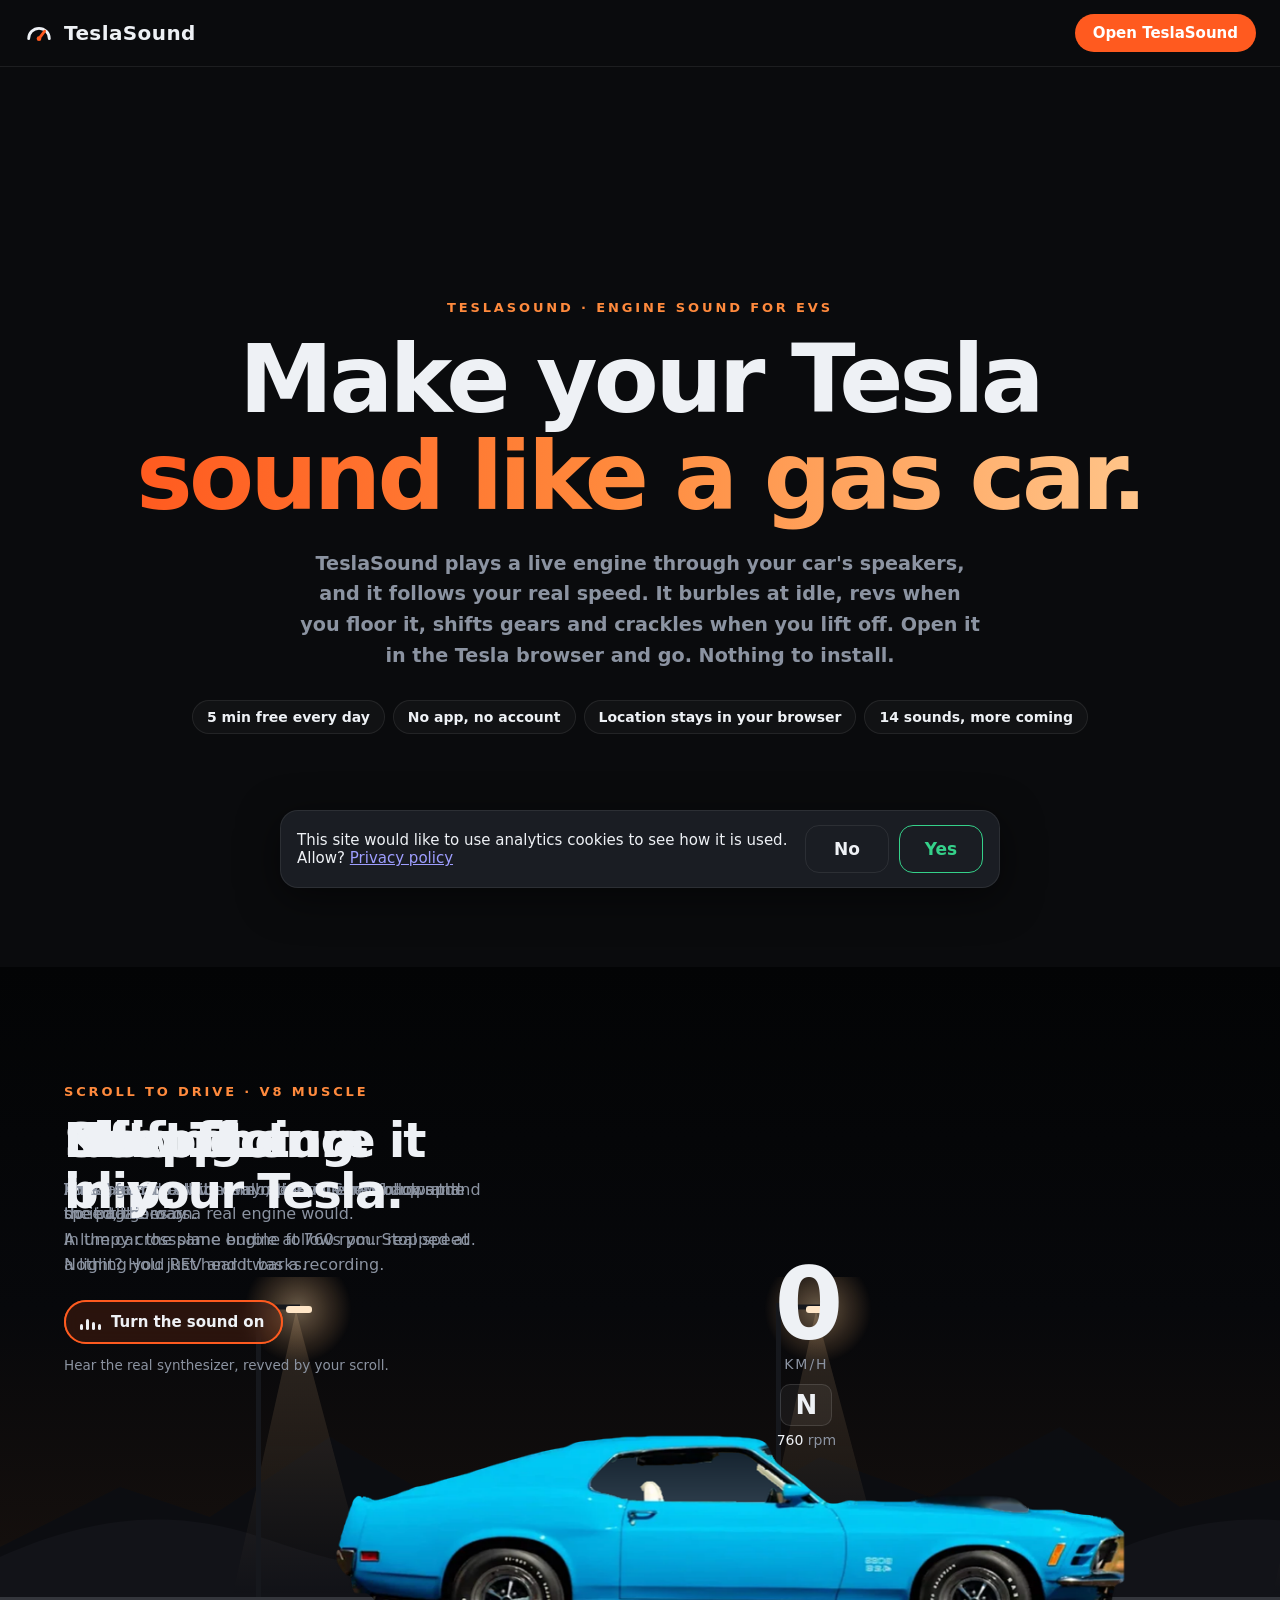
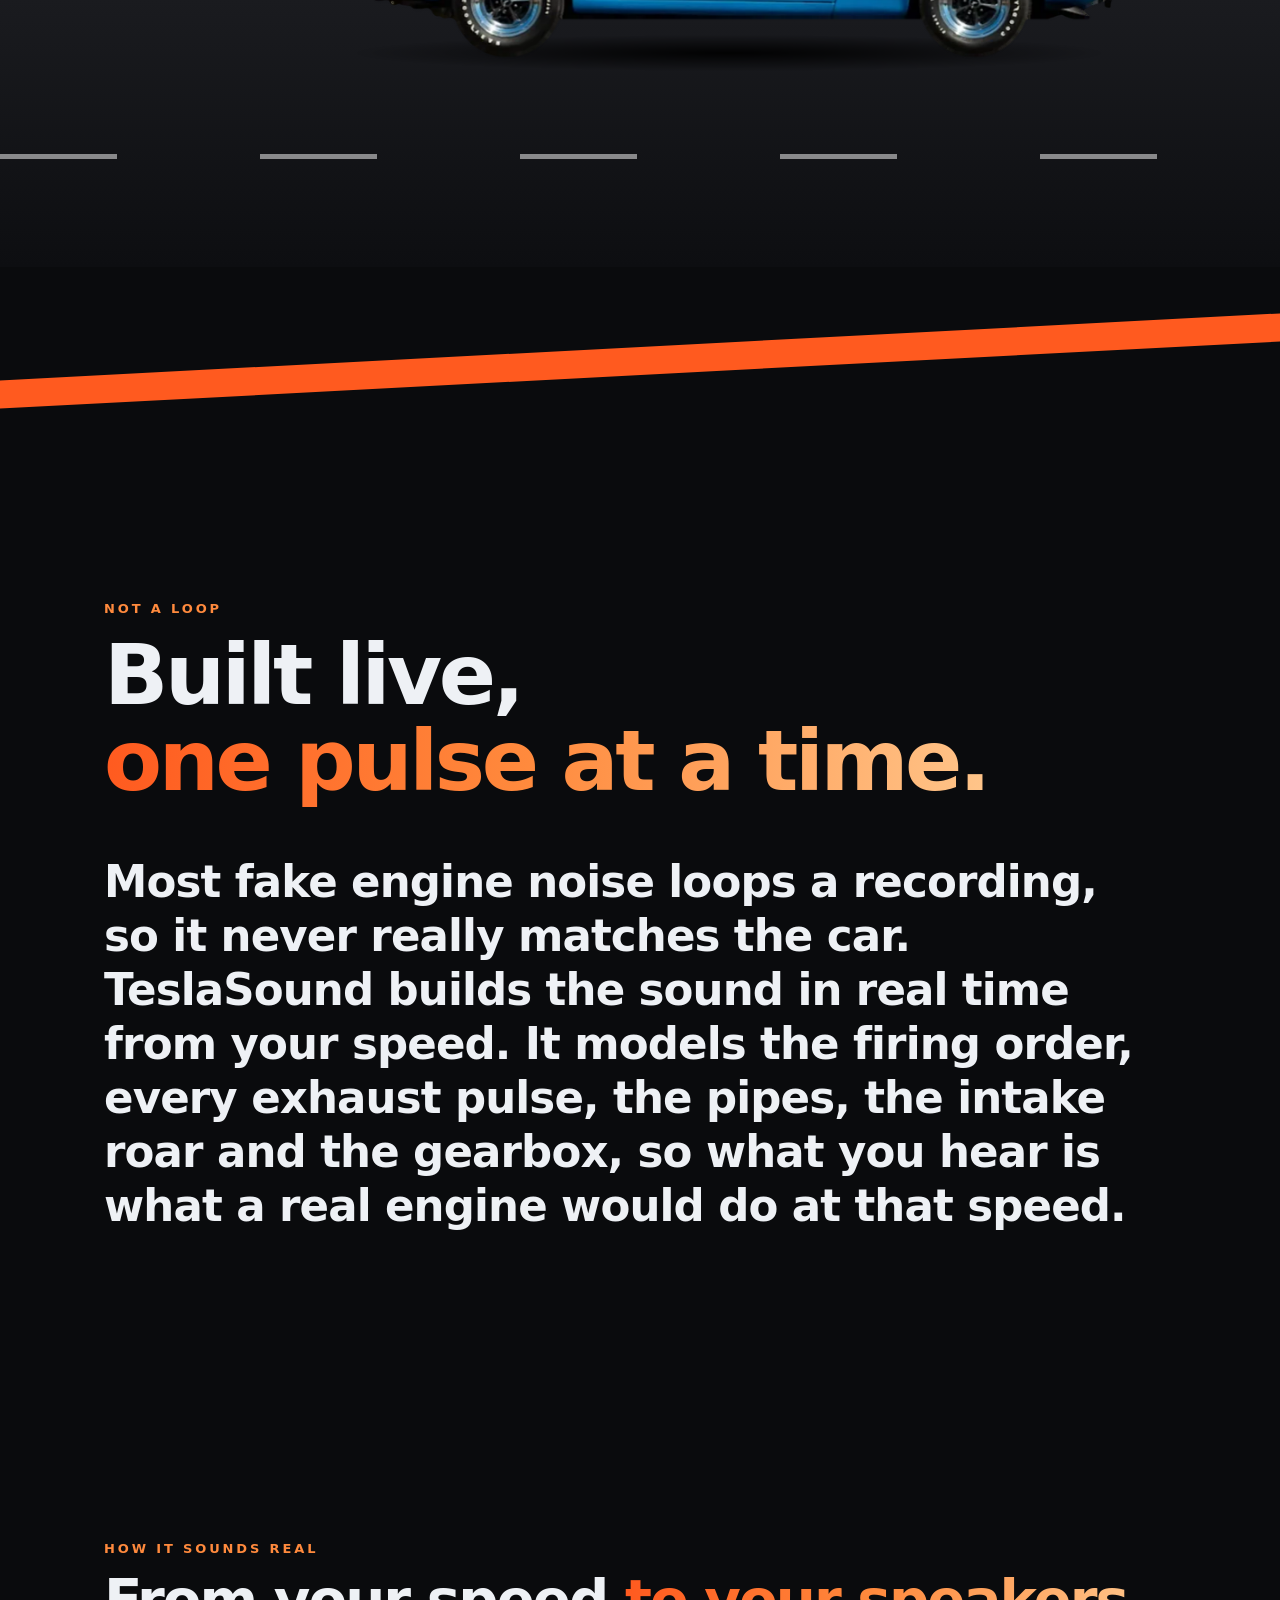
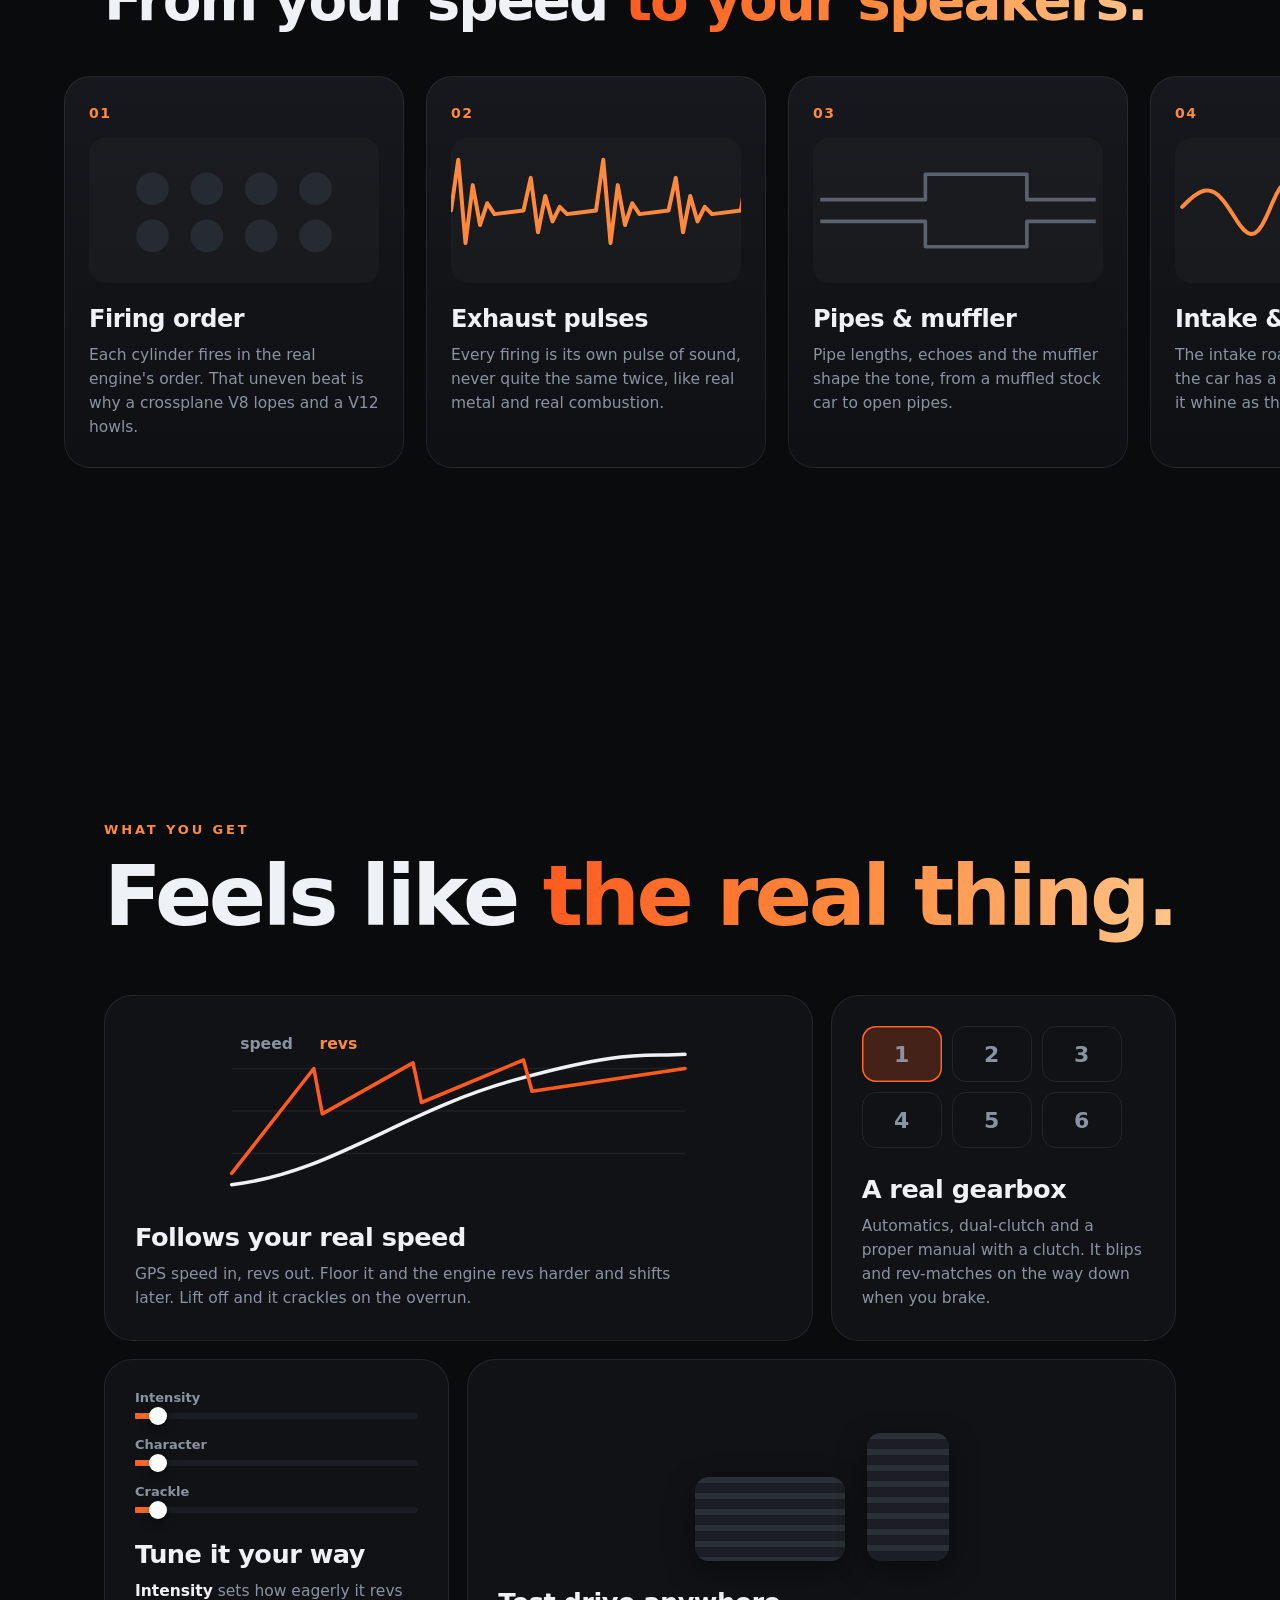
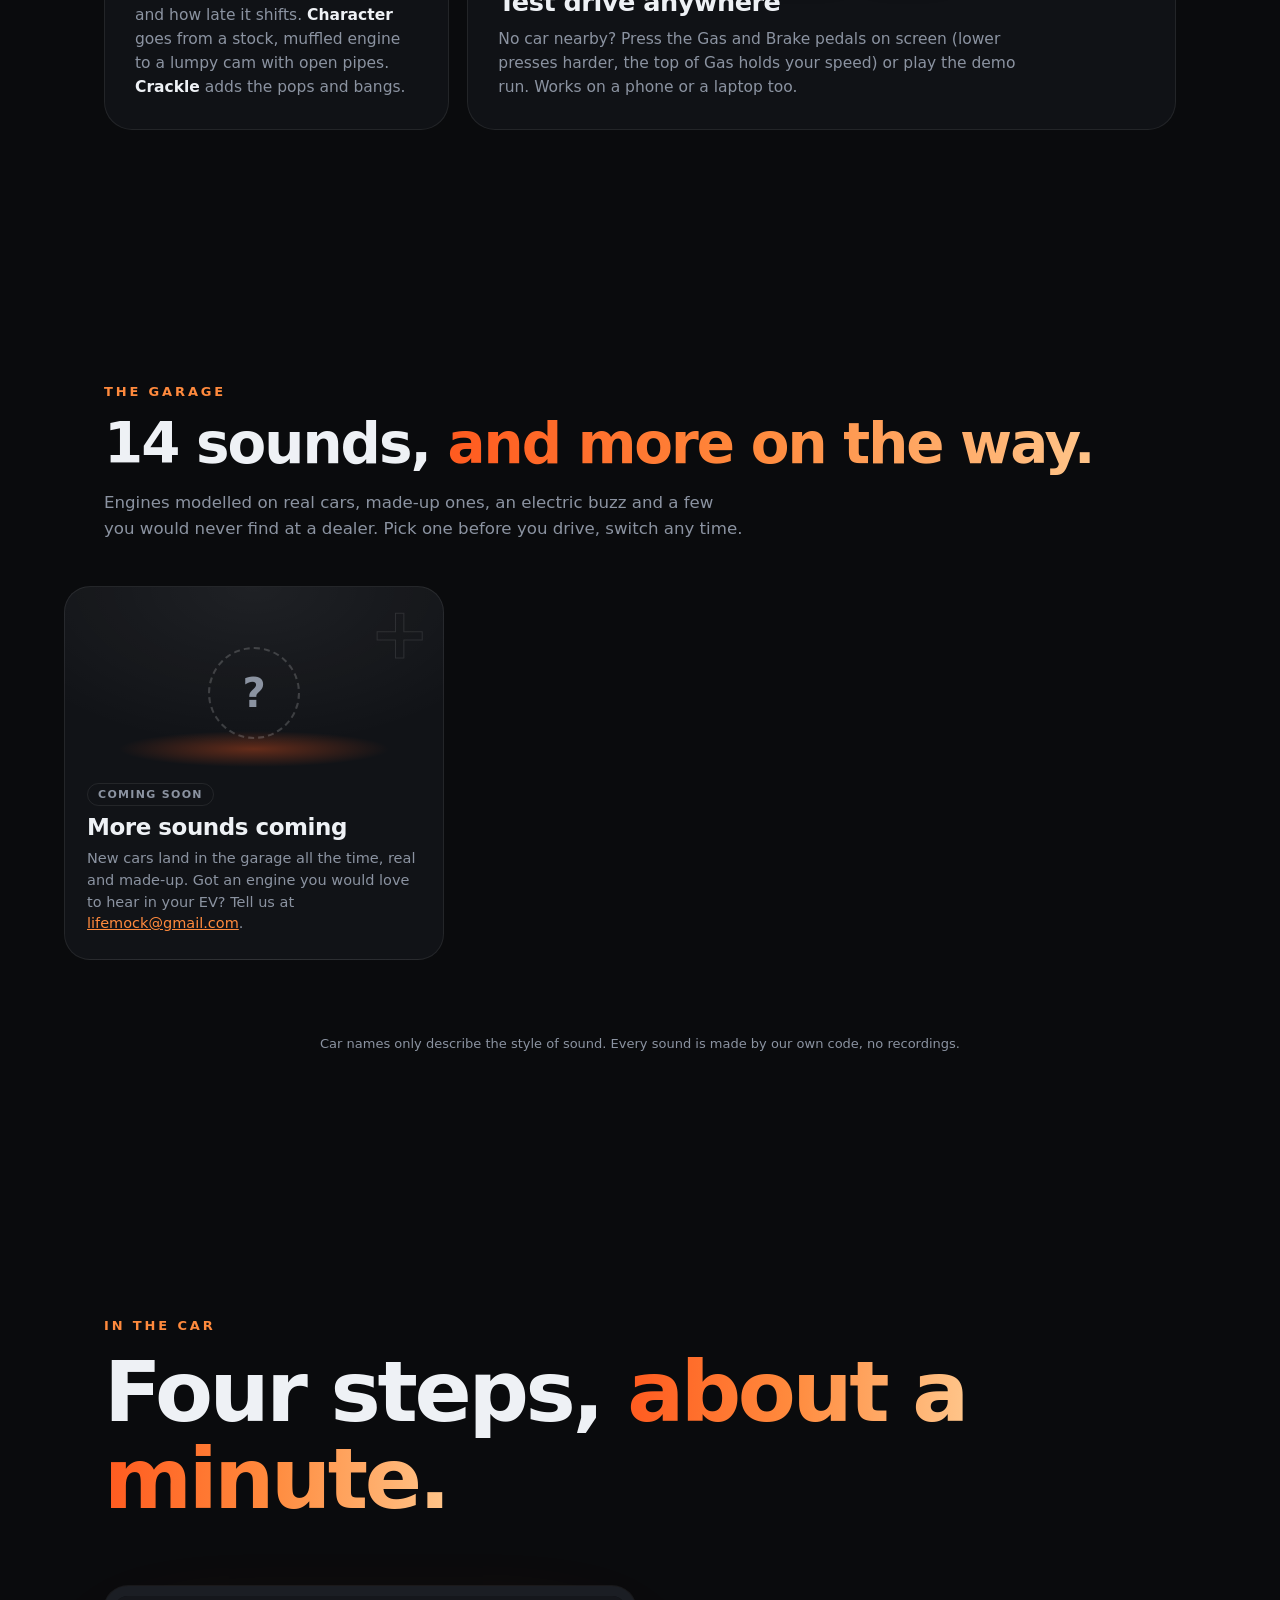
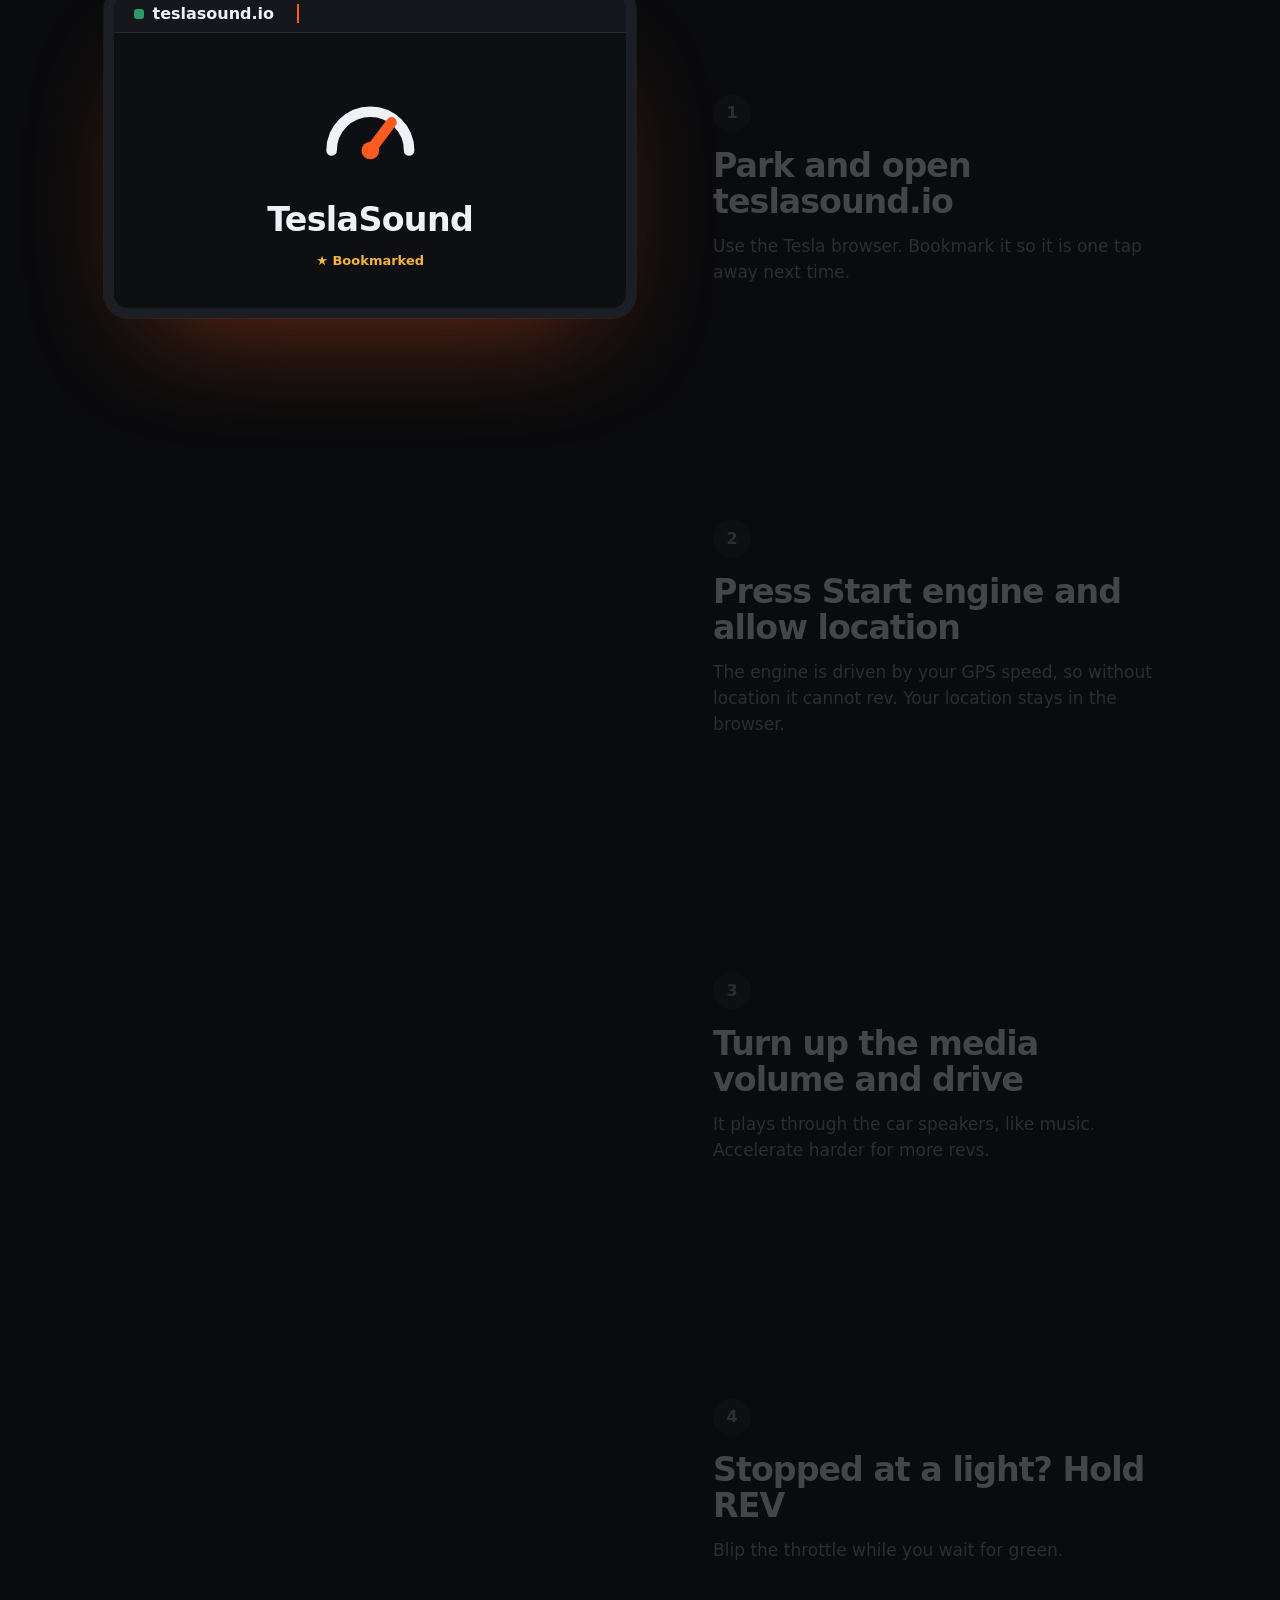
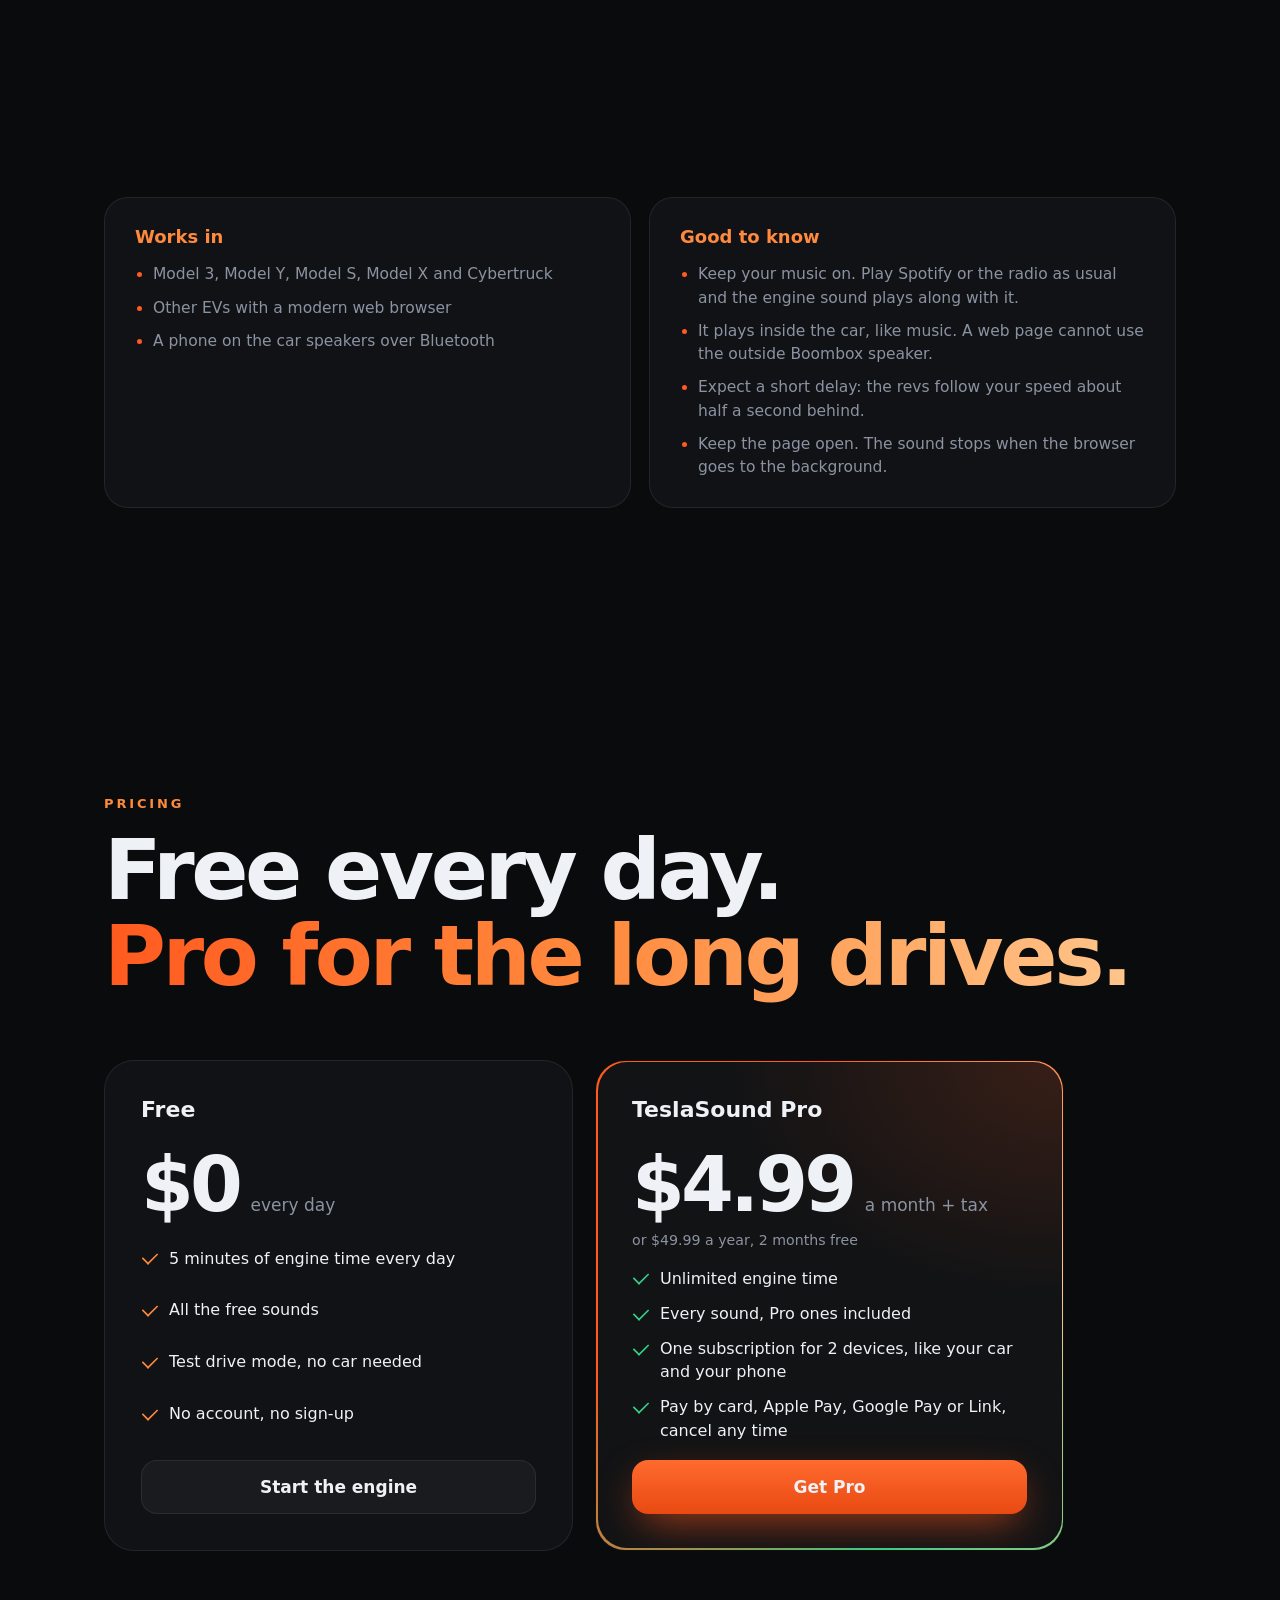
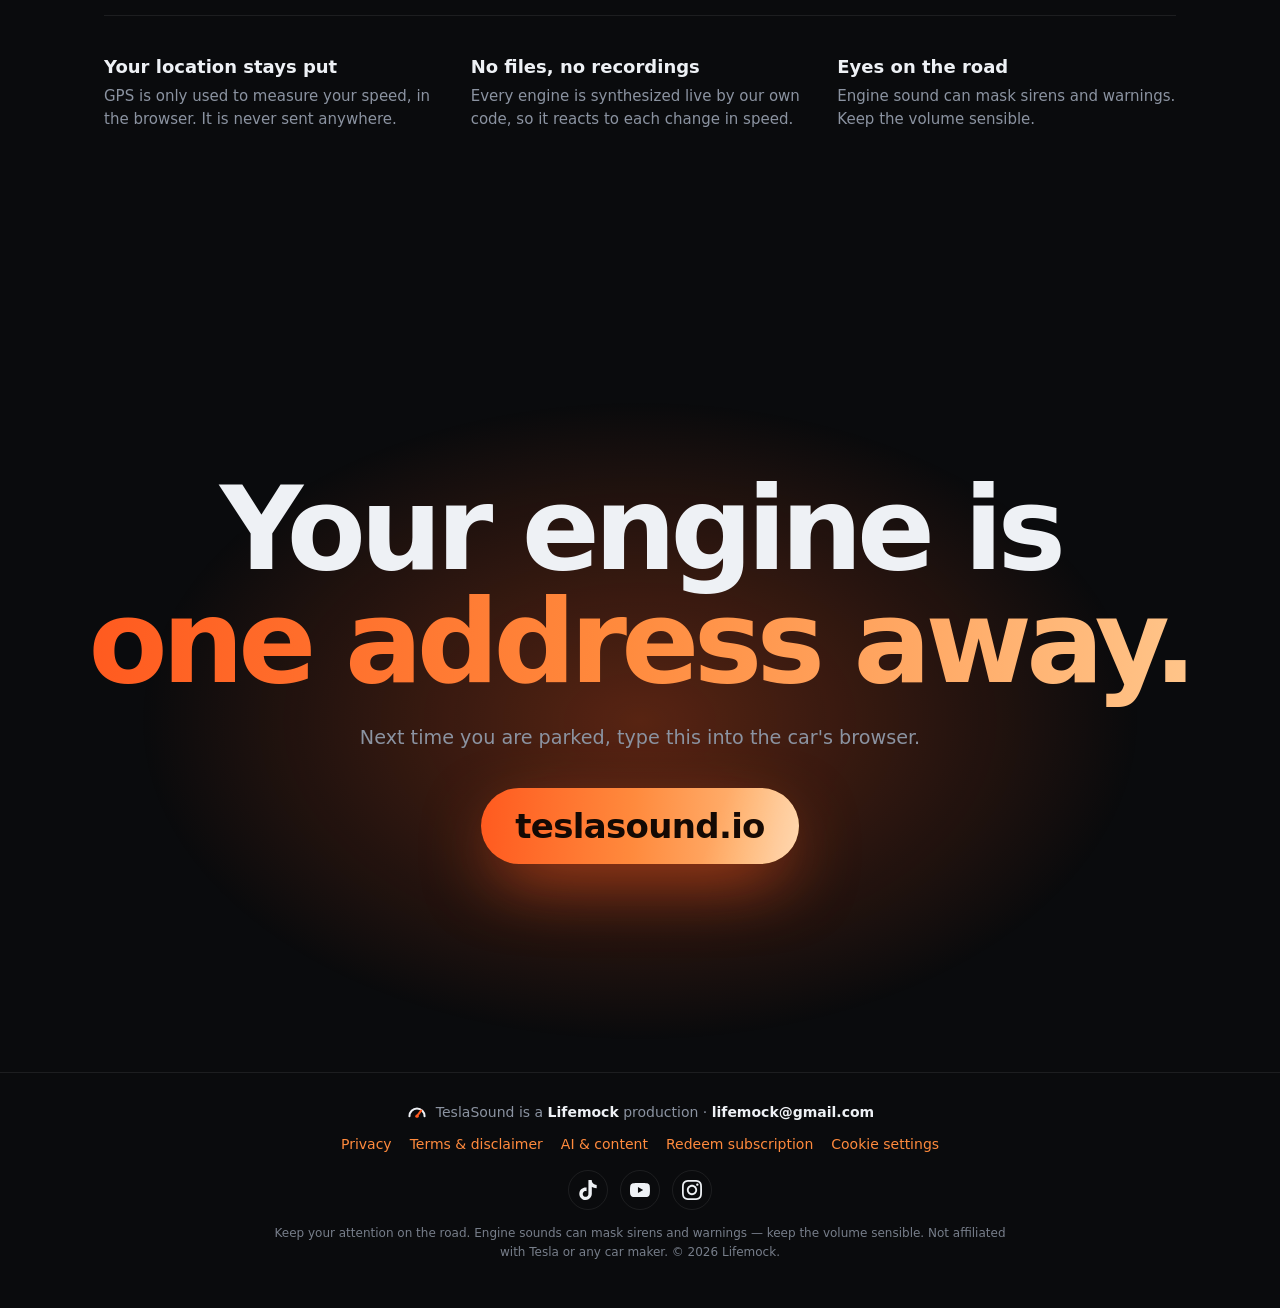
==== explore.html @ bc4a92a8 "intital ev project" ====
<!DOCTYPE html><html lang="en"><head>
  <meta charset="utf-8">
  <meta name="viewport" content="width=device-width, initial-scale=1, viewport-fit=cover">
  <meta name="theme-color" content="#0a0b0d">
  <meta name="color-scheme" content="dark">
  <title>Explore TeslaSound – Engine Sound for Your Tesla</title>
  <meta name="description" content="How TeslaSound gives your Tesla the live sound of a gas engine that follows your real speed.">
  <link rel="canonical" href="https://teslasound.io/explore.html">
  <meta property="og:type" content="website">
  <meta property="og:site_name" content="TeslaSound">
  <meta property="og:url" content="https://teslasound.io/explore.html">
  <meta property="og:title" content="Explore TeslaSound – Engine Sound for Your Tesla">
  <meta property="og:description" content="How TeslaSound gives your Tesla the live sound of a gas engine that follows your real speed.">
  <meta property="og:image" content="images/og.png">
  <meta name="twitter:card" content="summary_large_image">
  <link rel="icon" href="images/icon.svg" type="image/svg+xml">
  <link rel="icon" href="images/favicon.ico" sizes="48x48">
  <link rel="icon" href="images/icon-192.png" sizes="192x192" type="image/png">
  <link rel="apple-touch-icon" href="images/apple-touch-icon.png">
  <link rel="stylesheet" href="css/style-exp.css">
  <link rel="stylesheet" href="css/story-exp.css">
</head>
<body>
  <header class="topbar">
    <a class="brand story-brand" href="./">
      <svg class="brand-mark" viewBox="0 0 32 32" aria-hidden="true">
        <path d="M5 22a11 11 0 1 1 22 0" fill="none" stroke="currentColor" stroke-width="3" stroke-linecap="round"></path>
        <path d="M16 22l6-8" stroke="var(--accent)" stroke-width="3" stroke-linecap="round"></path>
        <circle cx="16" cy="22" r="2.5" fill="var(--accent)"></circle>
      </svg>
      TeslaSound
    </a>
    <a class="story-open" href="./">Open TeslaSound</a>
  </header>

  <!-- The story, a scroll-driven page (css/story.css, js/story.js), opened
       by "Explore more" on the front page. -->
  <div class="story story-page" id="story">

    <section class="scene scene-silence" data-scene="silence" aria-labelledby="storyTitle">
      <div class="sticky">
        <canvas class="wave" aria-hidden="true"></canvas>
        <div class="silence-copy">
          <p class="sl" data-fade="-1 0 .15 .2">Your Tesla is <span class="grad">fast.</span></p>
          <p class="sl" data-fade=".19 .24 .32 .37">Brilliant.</p>
          <p class="sl" data-fade=".36 .41 .5 .55">And completely <span class="hush">silent.</span></p>
          <p class="sl sl-turn" data-fade=".56 .61 .7 .75">Until now.</p>
          <div class="sl sl-final" data-fade=".74 .84 2 2">
            <p class="eyebrow">TeslaSound · engine sound for EVs</p>
            <h2 class="h-big" id="storyTitle">Make your Tesla <span class="grad">sound like a gas car.</span></h2>
            <p class="lead">TeslaSound plays a live engine through your car's speakers, and it follows your real speed. It burbles at idle, revs when you floor it, shifts gears and crackles when you lift off. Open it in the Tesla browser and go. Nothing to install.</p>
            <ul class="pills">
              <li>5 min free every day</li>
              <li>No app, no account</li>
              <li>Location stays in your browser</li>
              <li><span data-car-count="">14</span> sounds, more coming</li>
            </ul>
          </div>
        </div>
      </div>
    </section>

    <section class="scene scene-drive" data-scene="drive" aria-labelledby="driveTitle">
      <div class="sticky">
        <div class="d-glow" aria-hidden="true"></div>
        <div class="d-layer d-far" aria-hidden="true"></div>
        <div class="d-layer d-hills" aria-hidden="true"></div>
        <div class="d-layer d-lights" aria-hidden="true"></div>
        <div class="d-road" aria-hidden="true"><div class="d-layer d-dash"></div></div>
        <div class="d-layer d-streaks" aria-hidden="true"></div>
        <div class="d-tach" aria-hidden="true">
          <svg viewBox="-30 -30 460 460">
            <defs>
              <linearGradient id="dtGrad" x1="0" x2="1" y1="0" y2="0">
                <stop offset="0" stop-color="#ff8a3d"></stop>
                <stop offset=".7" stop-color="#ff5a1f"></stop>
                <stop offset="1" stop-color="#ff2e43"></stop>
              </linearGradient>
            </defs>
            <path class="dt-track"></path>
            <path class="dt-red"></path>
            <path class="dt-glow" pathLength="100" stroke-dasharray="0 100"></path>
            <path class="dt-value" pathLength="100" stroke-dasharray="0 100"></path>
            <g class="dt-ticks"></g>
            <circle class="dt-tip" r="8" cx="-999" cy="-999"></circle>
          </svg>
          <div class="d-read">
            <b class="d-speed">0</b>
            <span class="d-unit">km/h</span>
            <span class="d-gear">N</span>
            <span class="d-rpm"><i>760</i> rpm</span>
          </div>
        </div>
        <div class="d-car">
          <div class="d-body">
            <img src="images/v8-muscle.png" alt="V8 Muscle, a car from the TeslaSound garage" width="880" height="253" loading="lazy" decoding="async">
            <i class="d-wheel" style="left: 22.2%; top: 73.6%"></i>
            <i class="d-wheel" style="left: 80.8%; top: 74.3%"></i>
            <i class="d-flame"></i>
          </div>
        </div>
        <div class="d-copy">
          <p class="eyebrow" id="driveTitle">Scroll to drive · V8 Muscle</p>
          <div class="d-caps">
            <div class="d-cap" data-fade="-1 0 .11 .14"><h3>Idle. Then a blip.</h3><p>A lumpy crossplane burble at 760 rpm. Stopped at a light? Hold REV and it barks.</p></div>
            <div class="d-cap" data-fade=".13 .16 .3 .33"><h3>Floor it.</h3><p>First gear. The revs climb, the pipes open up and the intake roars.</p></div>
            <div class="d-cap" data-fade=".32 .35 .5 .53"><h3>Shift.</h3><p>A real gearbox with real ratios. The revs drop and the pull goes on.</p></div>
            <div class="d-cap" data-fade=".52 .55 .71 .74"><h3>Keep going.</h3><p>Third, fourth, all the way up. Every rev follows the speed, the way a real engine would.</p></div>
            <div class="d-cap" data-fade=".73 .76 .87 .9"><h3>Lift off.</h3><p>Pops and crackle on the overrun. Scroll back up and do it again.</p></div>
            <div class="d-cap" data-fade=".89 .92 2 2"><h3>Now picture it in your Tesla.</h3><p>In the car the same engine follows your real speed. Nothing you just heard was a recording.</p></div>
          </div>
          <button type="button" class="sound-btn" aria-pressed="false"><span class="eq" aria-hidden="true"><i></i><i></i><i></i><i></i></span><span class="sound-label">Turn the sound on</span></button>
          <p class="sound-note" role="status" aria-live="polite">Hear the real synthesizer, revved by your scroll.</p>
        </div>
      </div>
    </section>

    <div class="marquee" aria-hidden="true">
      <div class="mq-row"><div class="mq-move"></div></div>
      <div class="mq-row mq-alt"><div class="mq-move"></div></div>
    </div>

    <section class="block manifesto wrap" aria-labelledby="loopTitle">
      <p class="eyebrow">Not a loop</p>
      <h2 class="h-big" id="loopTitle">Built live,<br><span class="grad">one pulse at a time.</span></h2>
      <p class="words">Most fake engine noise loops a recording, so it never really matches the car. <b>TeslaSound builds the sound in real time from your speed.</b> It models the firing order, every exhaust pulse, the pipes, the intake roar and the gearbox, so what you hear is what a real engine would do at that speed.</p>
    </section>

    <section class="scene scene-track scene-pipe" data-scene="pipe" aria-labelledby="pipeTitle">
      <div class="sticky">
        <div class="wrap track-head">
          <p class="eyebrow">How it sounds real</p>
          <h2 class="h-mid" id="pipeTitle">From your speed <span class="grad">to your speakers.</span></h2>
        </div>
        <ol class="track stages">
          <li class="stage">
            <span class="stage-n">01</span>
            <svg class="stage-art art-fire" viewBox="0 0 160 80" aria-hidden="true">
              <circle cx="35" cy="28" r="9" style="--d: 0"></circle><circle cx="65" cy="28" r="9" style="--d: 7"></circle><circle cx="95" cy="28" r="9" style="--d: 5"></circle><circle cx="125" cy="28" r="9" style="--d: 2"></circle>
              <circle cx="35" cy="54" r="9" style="--d: 3"></circle><circle cx="65" cy="54" r="9" style="--d: 6"></circle><circle cx="95" cy="54" r="9" style="--d: 4"></circle><circle cx="125" cy="54" r="9" style="--d: 1"></circle>
            </svg>
            <h3>Firing order</h3>
            <p>Each cylinder fires in the real engine's order. That uneven beat is why a crossplane V8 lopes and a V12 howls.</p>
          </li>
          <li class="stage">
            <span class="stage-n">02</span>
            <svg class="stage-art art-pulse" viewBox="0 0 160 80" aria-hidden="true">
              <path class="mv" d="M0 40l4-28l4 46l4-32l4 22l4-12l4 6l16-2l4-18l4 30l4-20l4 14l4-8l4 4l16-2l4-28l4 46l4-32l4 22l4-12l4 6l16-2l4-18l4 30l4-20l4 14l4-8l4 4l16-2l4-28l4 46l4-32l4 22l4-12l4 6l16-2l4-18l4 30l4-20l4 14l4-8l4 4l16-2l4-28l4 46l4-32l4 22l4-12l4 6l16-2l4-18l4 30l4-20l4 14l4-8l4 4l16-2"></path>
            </svg>
            <h3>Exhaust pulses</h3>
            <p>Every firing is its own pulse of sound, never quite the same twice, like real metal and real combustion.</p>
          </li>
          <li class="stage">
            <span class="stage-n">03</span>
            <svg class="stage-art art-pipe" viewBox="0 0 160 80" aria-hidden="true">
              <path class="pipe" d="M4 34H62V20H118V34H156M4 46H62V60H118V46H156"></path>
              <circle r="4" cx="0" cy="40" style="--d: 0"></circle><circle r="4" cx="0" cy="40" style="--d: 1"></circle><circle r="4" cx="0" cy="40" style="--d: 2"></circle>
            </svg>
            <h3>Pipes &amp; muffler</h3>
            <p>Pipe lengths, echoes and the muffler shape the tone, from a muffled stock car to open pipes.</p>
          </li>
          <li class="stage">
            <span class="stage-n">04</span>
            <svg class="stage-art art-chirp" viewBox="0 0 160 80" aria-hidden="true">
              <path d="M4 38.0L6 36.0L8 34.1L10 32.4L12 31.0L14 29.8L16 29.1L18 28.9L20 29.3L22 30.2L24 31.7L26 33.8L28 36.3L30 39.2L32 42.3L34 45.4L36 48.3L38 50.7L40 52.3L42 53.0L44 52.6L46 50.9L48 48.1L50 44.3L52 39.9L54 35.2L56 30.9L58 27.5L60 25.7L62 25.8L64 28.1L66 32.4L68 38.1L70 44.4L72 50.2L74 54.3L76 55.7L78 53.8L80 48.7L82 41.4L84 33.5L86 26.8L88 23.5L90 24.7L92 30.4L94 39.3L96 48.8L98 55.7L100 57.4L102 52.7L104 43.0L106 31.7L108 23.5L110 22.1L112 28.8L114 41.0L116 53.1L118 58.9L120 55.0L122 42.7L124 28.4L126 20.6L128 24.4L130 38.3L132 53.7L134 60.3L136 52.6L138 35.5L140 21.3L142 21.4L144 36.6L146 55.1L148 61.0L150 48.2L152 27.5L154 18.2L156 30.1"></path>
            </svg>
            <h3>Intake &amp; whine</h3>
            <p>The intake roars under load. Where the car has a supercharger, you hear it whine as the revs climb.</p>
          </li>
          <li class="stage">
            <span class="stage-n">05</span>
            <svg class="stage-art art-gear" viewBox="0 0 160 80" aria-hidden="true">
              <path pathLength="100" d="M6 70L44 16L48 46L84 14L88 40L122 12L126 34L154 18"></path>
              <text x="24" y="76">1</text><text x="64" y="76">2</text><text x="104" y="76">3</text><text x="140" y="76">4</text>
            </svg>
            <h3>Gearbox</h3>
            <p>Real ratios and shift points. Quick upshifts, rev-matched downshifts, and a clutch in the manual cars.</p>
          </li>
          <li class="stage">
            <span class="stage-n">06</span>
            <svg class="stage-art art-spk" viewBox="0 0 160 80" aria-hidden="true">
              <path class="cone" d="M46 32h12l18-14v44L58 48H46z"></path>
              <path class="arc" style="--d: 0" d="M88 30a14 14 0 0 1 0 20"></path>
              <path class="arc" style="--d: 1" d="M96 22a26 26 0 0 1 0 36"></path>
              <path class="arc" style="--d: 2" d="M104 14a38 38 0 0 1 0 52"></path>
            </svg>
            <h3>Your speakers</h3>
            <p>Mixed live in the browser and played through the car's speakers, like music. No files, no loops.</p>
          </li>
        </ol>
        <div class="wrap"><div class="track-bar" aria-hidden="true"><i class="track-fill"></i></div></div>
      </div>
    </section>

    <section class="block features wrap" aria-labelledby="featTitle">
      <p class="eyebrow">What you get</p>
      <h2 class="h-big" id="featTitle">Feels like <span class="grad">the real thing.</span></h2>
      <div class="bento">
        <article class="tile t-wide rv">
          <svg class="t-viz t-chart" viewBox="0 0 320 120" aria-hidden="true">
            <path class="grid" d="M0 30H320M0 60H320M0 90H320"></path>
            <path class="sp" pathLength="100" d="M0 112C70 104 120 60 200 38S290 22 320 20"></path>
            <path class="rp" pathLength="100" d="M0 104L58 30L64 62L128 26L134 54L206 24L212 46L320 30"></path>
            <text x="6" y="16">speed</text><text class="rp-t" x="62" y="16">revs</text>
          </svg>
          <h3>Follows your real speed</h3>
          <p>GPS speed in, revs out. Floor it and the engine revs harder and shifts later. Lift off and it crackles on the overrun.</p>
        </article>
        <article class="tile rv" style="--rd: .08s">
          <div class="t-viz t-gears" aria-hidden="true"><span>1</span><span>2</span><span>3</span><span>4</span><span>5</span><span>6</span><i></i></div>
          <h3>A real gearbox</h3>
          <p>Automatics, dual-clutch and a proper manual with a clutch. It blips and rev-matches on the way down when you brake.</p>
        </article>
        <article class="tile rv">
          <div class="t-viz t-sliders" aria-hidden="true">
            <div style="--v: .5"><span>Intensity</span><i></i></div>
            <div style="--v: .75"><span>Character</span><i></i></div>
            <div style="--v: .3"><span>Crackle</span><i></i></div>
          </div>
          <h3>Tune it your way</h3>
          <p><b>Intensity</b> sets how eagerly it revs and how late it shifts. <b>Character</b> goes from a stock, muffled engine to a lumpy cam with open pipes. <b>Crackle</b> adds the pops and bangs.</p>
        </article>
        <article class="tile t-wide rv" style="--rd: .08s">
          <div class="t-viz t-pedals" aria-hidden="true"><span class="tp-brake"></span><span class="tp-gas"></span></div>
          <h3>Test drive anywhere</h3>
          <p>No car nearby? Press the Gas and Brake pedals on screen (lower presses harder, the top of Gas holds your speed) or play the demo run. Works on a phone or a laptop too.</p>
        </article>
      </div>
    </section>

    <section class="scene scene-track scene-garage" data-scene="garage" aria-labelledby="garageTitle">
      <div class="sticky">
        <div class="wrap track-head">
          <p class="eyebrow">The garage</p>
          <h2 class="h-mid" id="garageTitle"><span data-car-count="">14</span> sounds, <span class="grad">and more on the way.</span></h2>
          <p class="track-sub">Engines modelled on real cars, made-up ones, an electric buzz and a few you would never find at a dealer. Pick one before you drive, switch any time.</p>
        </div>
        <div class="track garage-track">
          <article class="gcar gcar-soon">
            <span class="gcar-n">+</span>
            <div class="gcar-art"><span class="soon-mark" aria-hidden="true">?</span></div>
            <div class="gcar-body">
              <span class="badge">Coming soon</span>
              <h3>More sounds coming</h3>
              <p>New cars land in the garage all the time, real and made-up. Got an engine you would love to hear in your EV? Tell us at <a href="mailto:lifemock@gmail.com">lifemock@gmail.com</a>.</p>
            </div>
          </article>
        </div>
        <div class="wrap"><div class="track-bar" aria-hidden="true"><i class="track-fill"></i></div></div>
        <p class="wrap track-note">Car names only describe the style of sound. Every sound is made by our own code, no recordings.</p>
      </div>
    </section>

    <section class="block steps wrap" aria-labelledby="stepsTitle">
      <p class="eyebrow">In the car</p>
      <h2 class="h-big" id="stepsTitle">Four steps, <span class="grad">about a minute.</span></h2>
      <div class="steps-grid">
        <div class="screen-wrap">
          <div class="screen" data-step="1" aria-hidden="true">
            <div class="scr-bar"><span class="scr-lock"></span><span class="scr-url">teslasound.io</span></div>
            <div class="scr-body">
              <div class="scr-panel scr-1">
                <svg class="scr-mark" viewBox="0 0 32 32"><path d="M5 22a11 11 0 1 1 22 0" fill="none" stroke="currentColor" stroke-width="3" stroke-linecap="round"></path><path d="M16 22l6-8" stroke="#ff5a1f" stroke-width="3" stroke-linecap="round"></path><circle cx="16" cy="22" r="2.5" fill="#ff5a1f"></circle></svg>
                <b>TeslaSound</b>
                <span class="scr-star">★ Bookmarked</span>
              </div>
              <div class="scr-panel scr-2">
                <div class="scr-prompt"><span><b>teslasound.io</b> wants to know your location</span><span class="scr-acts"><i>Block</i><i class="allow">Allow</i></span></div>
                <div class="scr-start"><span></span>Start engine</div>
              </div>
              <div class="scr-panel scr-3">
                <div class="scr-vol"><svg viewBox="0 0 24 24"><path d="M4 9h4l5-4v14l-5-4H4z" fill="currentColor"></path><path d="M16 8a5 5 0 0 1 0 8M18.5 5.5a8.5 8.5 0 0 1 0 13" fill="none" stroke="currentColor" stroke-width="2" stroke-linecap="round"></path></svg><div class="vol-track"><i></i></div></div>
                <div class="scr-eq"><i></i><i></i><i></i><i></i><i></i><i></i><i></i><i></i><i></i><i></i><i></i><i></i></div>
              </div>
              <div class="scr-panel scr-4">
                <div class="scr-gauge"><i></i></div>
                <div class="scr-rev">REV<small>hold while stopped</small></div>
              </div>
            </div>
          </div>
        </div>
        <ol class="steps-list">
          <li class="step" data-step="1"><span class="step-n">1</span><h3>Park and open teslasound.io</h3><p>Use the Tesla browser. Bookmark it so it is one tap away next time.</p></li>
          <li class="step" data-step="2"><span class="step-n">2</span><h3>Press Start engine and allow location</h3><p>The engine is driven by your GPS speed, so without location it cannot rev. Your location stays in the browser.</p></li>
          <li class="step" data-step="3"><span class="step-n">3</span><h3>Turn up the media volume and drive</h3><p>It plays through the car speakers, like music. Accelerate harder for more revs.</p></li>
          <li class="step" data-step="4"><span class="step-n">4</span><h3>Stopped at a light? Hold REV</h3><p>Blip the throttle while you wait for green.</p></li>
        </ol>
      </div>
      <div class="know">
        <div class="know-card rv">
          <h3>Works in</h3>
          <ul>
            <li>Model 3, Model Y, Model S, Model X and Cybertruck</li>
            <li>Other EVs with a modern web browser</li>
            <li>A phone on the car speakers over Bluetooth</li>
          </ul>
        </div>
        <div class="know-card rv" style="--rd: .08s">
          <h3>Good to know</h3>
          <ul>
            <li>Keep your music on. Play Spotify or the radio as usual and the engine sound plays along with it.</li>
            <li>It plays inside the car, like music. A web page cannot use the outside Boombox speaker.</li>
            <li>Expect a short delay: the revs follow your speed about half a second behind.</li>
            <li>Keep the page open. The sound stops when the browser goes to the background.</li>
          </ul>
        </div>
      </div>
    </section>

    <section class="block pricing wrap" id="pricing" aria-labelledby="priceTitle">
      <p class="eyebrow">Pricing</p>
      <h2 class="h-big" id="priceTitle">Free every day.<br><span class="grad">Pro for the long drives.</span></h2>
      <div class="plans">
        <article class="plan rv">
          <h3>Free</h3>
          <p class="price"><b>$0</b> every day</p>
          <ul>
            <li>5 minutes of engine time every day</li>
            <li>All the free sounds</li>
            <li>Test drive mode, no car needed</li>
            <li>No account, no sign-up</li>
          </ul>
          <button type="button" class="plan-btn" data-go="start">Start the engine</button>
        </article>
        <article class="plan plan-pro rv" style="--rd: .08s">
          <h3>TeslaSound Pro</h3>
          <p class="price"><b>$4.99</b> a month + tax<br><small>or $49.99 a year, 2 months free</small></p>
          <ul>
            <li>Unlimited engine time</li>
            <li>Every sound, Pro ones included</li>
            <li>One subscription for 2 devices, like your car and your phone</li>
            <li>Pay by card, Apple Pay, Google Pay or Link, cancel any time</li>
          </ul>
          <button type="button" class="plan-btn plan-btn-pro" data-go="pro">Get Pro</button>
        </article>
      </div>
      <div class="trust">
        <div class="rv"><h3>Your location stays put</h3><p>GPS is only used to measure your speed, in the browser. It is never sent anywhere.</p></div>
        <div class="rv" style="--rd: .06s"><h3>No files, no recordings</h3><p>Every engine is synthesized live by our own code, so it reacts to each change in speed.</p></div>
        <div class="rv" style="--rd: .12s"><h3>Eyes on the road</h3><p>Engine sound can mask sirens and warnings. Keep the volume sensible.</p></div>
      </div>
    </section>

    <section class="finale" aria-labelledby="finTitle">
      <div class="fin-glow" aria-hidden="true"></div>
      <h2 class="h-huge rv" id="finTitle">Your engine is<br><span class="grad">one address away.</span></h2>
      <p class="lead rv" style="--rd: .1s">Next time you are parked, type this into the car's browser.</p>
      <a class="url-pill rv" style="--rd: .2s" href="https://teslasound.io/" data-go="start">teslasound.io</a>
    </section>
  </div>

  <footer class="foot foot-made">
    <p class="made-line"><svg class="made-mark" viewBox="0 0 32 32" aria-hidden="true"><path d="M5 22a11 11 0 1 1 22 0" fill="none" stroke="currentColor" stroke-width="3" stroke-linecap="round"></path><path d="M16 22l6-8" stroke="var(--accent)" stroke-width="3" stroke-linecap="round"></path><circle cx="16" cy="22" r="2.5" fill="var(--accent)"></circle></svg><span>TeslaSound is a <a href="https://lifemock.com/">Lifemock</a> production · <a href="mailto:lifemock@gmail.com">lifemock@gmail.com</a></span></p>
    <nav class="foot-links" aria-label="Legal">
      <a href="privacy.html">Privacy</a>
      <a href="terms.html">Terms &amp; disclaimer</a>
      <a href="content.html">AI &amp; content</a>
      <a href="redeem.html">Redeem subscription</a>
      <a href="#" data-cookie-settings="">Cookie settings</a>
    </nav>
    <p class="foot-social"><a href="https://www.tiktok.com/@lifemock.com" target="_blank" rel="noopener" aria-label="Lifemock on TikTok" title="Lifemock on TikTok"><svg viewBox="0 0 24 24" aria-hidden="true"><path d="M12.525.02c1.31-.02 2.61-.01 3.91-.02.08 1.53.63 3.09 1.75 4.17 1.12 1.11 2.7 1.62 4.24 1.79v4.03c-1.44-.05-2.89-.35-4.2-.97-.57-.26-1.1-.59-1.62-.93-.01 2.92.01 5.84-.02 8.75-.08 1.4-.54 2.79-1.35 3.94-1.31 1.92-3.58 3.17-5.91 3.21-1.43.08-2.86-.31-4.08-1.03-2.02-1.19-3.44-3.37-3.65-5.71-.02-.5-.03-1-.01-1.49.18-1.9 1.12-3.72 2.58-4.96 1.66-1.44 3.98-2.13 6.15-1.72.02 1.48-.04 2.96-.04 4.44-.99-.32-2.15-.23-3.02.37-.63.41-1.11 1.04-1.36 1.75-.21.51-.15 1.07-.14 1.61.24 1.64 1.82 3.02 3.5 2.87 1.12-.01 2.19-.66 2.77-1.61.19-.33.4-.67.41-1.06.1-1.79.06-3.57.07-5.36.01-4.03-.01-8.05.02-12.07z"></path></svg></a><a href="https://www.youtube.com/channel/UCzpZk2KhhO709wMn_ZOHgIg" target="_blank" rel="noopener" aria-label="Lifemock on YouTube" title="Lifemock on YouTube"><svg viewBox="0 0 24 24" aria-hidden="true"><path d="M23.498 6.186a3.016 3.016 0 0 0-2.122-2.136C19.505 3.545 12 3.545 12 3.545s-7.505 0-9.377.505A3.017 3.017 0 0 0 .502 6.186C0 8.07 0 12 0 12s0 3.93.502 5.814a3.016 3.016 0 0 0 2.122 2.136c1.871.505 9.376.505 9.376.505s7.505 0 9.377-.505a3.015 3.015 0 0 0 2.122-2.136C24 15.93 24 12 24 12s0-3.93-.502-5.814zM9.545 15.568V8.432L15.818 12l-6.273 3.568z"></path></svg></a><a href="https://www.instagram.com/life_mock/" target="_blank" rel="noopener" aria-label="Lifemock on Instagram" title="Lifemock on Instagram"><svg viewBox="0 0 24 24" aria-hidden="true"><path d="M12 0C8.74 0 8.333.015 7.053.072 5.775.132 4.905.333 4.14.63c-.789.306-1.459.717-2.126 1.384S.935 3.35.63 4.14C.333 4.905.131 5.775.072 7.053.012 8.333 0 8.74 0 12s.015 3.667.072 4.947c.06 1.277.261 2.148.558 2.913.306.788.717 1.459 1.384 2.126.667.666 1.336 1.079 2.126 1.384.766.296 1.636.499 2.913.558C8.333 23.988 8.74 24 12 24s3.667-.015 4.947-.072c1.277-.06 2.148-.262 2.913-.558.788-.306 1.459-.718 2.126-1.384.666-.667 1.079-1.335 1.384-2.126.296-.765.499-1.636.558-2.913.06-1.28.072-1.687.072-4.947s-.015-3.667-.072-4.947c-.06-1.277-.262-2.149-.558-2.913-.306-.789-.718-1.459-1.384-2.126C21.319 1.347 20.651.935 19.86.63c-.765-.297-1.636-.499-2.913-.558C15.667.012 15.26 0 12 0zm0 2.16c3.203 0 3.585.016 4.85.071 1.17.055 1.805.249 2.227.415.562.217.96.477 1.382.896.419.42.679.819.896 1.381.164.422.36 1.057.413 2.227.057 1.266.07 1.646.07 4.85s-.015 3.585-.074 4.85c-.061 1.17-.256 1.805-.421 2.227-.224.562-.479.96-.899 1.382-.419.419-.824.679-1.38.896-.42.164-1.065.36-2.235.413-1.274.057-1.649.07-4.859.07-3.211 0-3.586-.015-4.859-.074-1.171-.061-1.816-.256-2.236-.421-.569-.224-.96-.479-1.379-.899-.421-.419-.69-.824-.9-1.38-.165-.42-.359-1.065-.42-2.235-.045-1.26-.061-1.649-.061-4.844 0-3.196.016-3.586.061-4.861.061-1.17.255-1.814.42-2.234.21-.57.479-.96.9-1.381.419-.419.81-.689 1.379-.898.42-.166 1.051-.361 2.221-.421 1.275-.045 1.65-.06 4.859-.06l.045.03zm0 3.678c-3.405 0-6.162 2.76-6.162 6.162 0 3.405 2.76 6.162 6.162 6.162 3.405 0 6.162-2.76 6.162-6.162 0-3.405-2.76-6.162-6.162-6.162zM12 16c-2.21 0-4-1.79-4-4s1.79-4 4-4 4 1.79 4 4-1.79 4-4 4zm7.846-10.405c0 .795-.646 1.44-1.44 1.44-.795 0-1.44-.646-1.44-1.44 0-.794.646-1.439 1.44-1.439.793-.001 1.44.645 1.44 1.439z"></path></svg></a></p>
    <p class="made-legal">Keep your attention on the road. Engine sounds can mask sirens and warnings — keep the volume sensible.
      Not affiliated with Tesla or any car maker. © 2026 Lifemock.</p>
  </footer>

  <script src="js/cars.js"></script>
  <script src="js/engine-dsp.js"></script>
  <script src="js/audio.js"></script>
  <script src="js/story.js"></script>
  <script src="js/consent.js"></script>
  <script src="js/version.js"></script>


</body></html>
---- css/style-exp.css ----
:root {
  --bg: #0a0b0d;
  --panel: #131519;
  --panel-2: #1a1d23;
  --line: rgba(255, 255, 255, 0.08);
  --text: #eef1f5;
  --muted: #8b93a1;
  --accent: #ff5a1f;
  --accent-2: #ff8a3d;
  --red: #ff2e43;
  --green: #35d18a;
  --amber: #f5b33d;
  --radius: 18px;
  font-family: system-ui, -apple-system, "Segoe UI", Roboto, "Helvetica Neue", Arial, sans-serif;
  color: var(--text);
  background: var(--bg);
}

* { box-sizing: border-box; }

html, body { margin: 0; }

body {
  min-height: 100vh;
  background:
    radial-gradient(1200px 600px at 20% -10%, rgba(255, 90, 31, 0.08), transparent 60%),
    var(--bg);
  -webkit-tap-highlight-color: transparent;
}

/* The Halloween car: a haunted night behind the page (img/halloween-bg.jpg),
   darkened so the gauge and text stay easy to read, and showing a little
   through the panels. */
body.haunted { background: transparent; }
body.haunted::before {
  content: '';
  position: fixed;
  inset: 0;
  z-index: -1;
  pointer-events: none;
  background:
    linear-gradient(180deg, rgba(10, 11, 13, 0.25), rgba(10, 11, 13, 0.6) 80%),
    url('../images/halloween-bg.jpg') center / cover no-repeat;
}
body.haunted .gauge-panel,
body.haunted .control-panel { background: rgba(19, 21, 25, 0.82); }

button {
  font: inherit;
  color: inherit;
  /* No text selection or iPhone Copy / Look Up bubble when a button is held. */
  user-select: none;
  -webkit-user-select: none;
  -webkit-touch-callout: none;
}

/* ---------- top bar ---------- */

.topbar {
  display: flex;
  align-items: center;
  justify-content: space-between;
  gap: 16px;
  padding: 14px 24px;
  border-bottom: 1px solid var(--line);
}

.brand {
  display: flex;
  align-items: center;
  gap: 10px;
  font-weight: 700;
  font-size: 20px;
  letter-spacing: 0.02em;
}

/* The brand is the page's h1; keep it looking like plain brand text. */
.brand-name { margin: 0; font: inherit; letter-spacing: inherit; }
.brand-pro { color: var(--green); }
.brand-mark { width: 30px; height: 30px; color: var(--text); }

.chips { display: flex; gap: 8px; flex-wrap: wrap; justify-content: flex-end; }

.chip {
  display: inline-flex;
  align-items: center;
  gap: 8px;
  padding: 7px 12px;
  border-radius: 999px;
  background: var(--panel);
  border: 1px solid var(--line);
  color: var(--muted);
  font-size: 14px;
  white-space: nowrap;
}

.chip::before {
  content: "";
  width: 8px;
  height: 8px;
  border-radius: 50%;
  background: currentColor;
  opacity: 0.6;
}

.chip[data-state="ok"] { color: var(--green); }
.chip[data-state="wait"] { color: var(--amber); }
.chip[data-state="bad"] { color: var(--red); }
.chip[data-help] { cursor: pointer; border-color: var(--red); }
.chip[data-help]::after { content: "?"; font-weight: 700; font-size: 12px; width: 18px; height: 18px; line-height: 18px; text-align: center; border-radius: 50%; border: 1px solid currentColor; }

/* "Turn on GPS", left of the GPS chip while GPS is off: a green button that
   catches the eye, so nobody has to hunt for where location is switched on. */
.gps-on-btn {
  padding: 7px 14px;
  border: 0;
  border-radius: 999px;
  background: var(--green);
  color: #06140d;
  font: inherit;
  font-size: 14px;
  font-weight: 700;
  white-space: nowrap;
  cursor: pointer;
  animation: gps-on-pulse 2s ease-out infinite;
}
.gps-on-btn[hidden] { display: none; }
.gps-on-btn:hover { filter: brightness(1.1); }
@keyframes gps-on-pulse {
  0% { box-shadow: 0 0 0 0 rgba(53, 209, 138, 0.55); }
  70%, 100% { box-shadow: 0 0 0 10px rgba(53, 209, 138, 0); }
}
@media (prefers-reduced-motion: reduce) {
  .gps-on-btn { animation: none; }
}

.help-card { text-align: left; }
.help-card h2 { padding-right: 40px; }
.help-card h3 { margin: 16px 0 4px; font-size: 16px; }
.help-card ol { margin: 0; padding-left: 22px; color: var(--muted); font-size: 15px; line-height: 1.5; }
.help-card .pay-hint { margin-top: 16px; }

/* ---------- dashboard ---------- */

.dash {
  display: grid;
  grid-template-columns: minmax(0, 1.15fr) minmax(0, 1fr);
  gap: 20px;
  padding: 16px 20px;
  max-width: 1400px;
  margin: 0 auto;
  align-items: start;
}

.gauge-panel,
.control-panel {
  background: var(--panel);
  border: 1px solid var(--line);
  border-radius: var(--radius);
  padding: 16px;
}

/* Left column: the gauge box, and the Explore button under it when it shows. */
.gauge-col { display: flex; flex-direction: column; align-items: center; gap: 12px; min-width: 0; }
.gauge-col > .gauge-panel { align-self: stretch; }

.gauge-panel {
  display: flex; flex-direction: column; align-items: center; justify-content: center; gap: 12px;
  /* Holding a pedal must not select the speed / rpm text around it on iPhone. */
  user-select: none; -webkit-user-select: none; -webkit-touch-callout: none;
}

/* GPS drive: the dial takes all the room it has, the panel's width or the
   screen height left over after the top bar and the throttle bar (about
   160 px), and the Explore button under it when that shows (--below). The
   dial is 0.9 as tall as wide. */
.gauge {
  position: relative;
  width: 100%;
  max-width: calc((100vh - 160px - var(--below, 0px)) / 0.9);
}
.show-explore { --below: 56px; }

#tach { width: 100%; height: auto; display: block; }

.tach-track { fill: none; stroke: var(--panel-2); stroke-width: 22; stroke-linecap: round; }
.tach-red { fill: none; stroke: rgba(255, 46, 67, 0.55); stroke-width: 22; }
.tach-value {
  fill: none;
  stroke: var(--accent);
  stroke-width: 22;
  stroke-linecap: round;
  filter: drop-shadow(0 0 8px rgba(255, 90, 31, 0.55));
  transition: stroke 0.15s;
}
.tach-value.shift { stroke: var(--red); filter: drop-shadow(0 0 14px rgba(255, 46, 67, 0.9)); }

.tick { stroke: rgba(255, 255, 255, 0.35); stroke-width: 2; }
.tick.major { stroke: rgba(255, 255, 255, 0.8); stroke-width: 3; }
.tick.red { stroke: var(--red); }
.tick-label { fill: var(--muted); font-size: 21px; font-weight: 600; text-anchor: middle; dominant-baseline: middle; }

.g-speed {
  fill: var(--text);
  font-size: 108px;
  font-weight: 700;
  letter-spacing: -0.03em;
  text-anchor: middle;
  font-variant-numeric: tabular-nums;
}
.g-unit { fill: var(--muted); font-size: 20px; text-anchor: middle; }
.g-gear-box { fill: var(--panel-2); stroke: var(--line); stroke-width: 1.5; }
.g-gear { fill: var(--text); font-size: 34px; font-weight: 700; text-anchor: middle; dominant-baseline: central; }
.g-rpm { fill: var(--muted); font-size: 17px; text-anchor: middle; font-variant-numeric: tabular-nums; }

.bars { width: 100%; max-width: 470px; }

.bar { display: flex; align-items: center; gap: 12px; }
.bar-label { color: var(--muted); font-size: 14px; width: 70px; }
.bar-track { flex: 1; height: 8px; border-radius: 4px; background: var(--panel-2); overflow: hidden; }
.bar-fill { height: 100%; width: 0; background: linear-gradient(90deg, var(--accent), var(--accent-2)); border-radius: 4px; }

/* ---------- controls ---------- */

.control-panel { display: flex; flex-direction: column; gap: 12px; }

.car-card {
  display: flex;
  flex-direction: column;
  gap: 2px;
  padding: 10px 16px;
  border-radius: 14px;
  background: linear-gradient(135deg, rgba(255, 90, 31, 0.16), rgba(255, 90, 31, 0.02));
  border: 1px solid rgba(255, 90, 31, 0.3);
}
.car-name { font-size: 20px; font-weight: 700; line-height: 1.3; }
.car-tag { color: var(--muted); font-size: 14px; line-height: 1.4; }

/* ---------- car picker ---------- */

.car-picker { display: grid; grid-template-columns: repeat(3, 1fr); gap: 8px; }
.car-picker button {
  display: flex;
  flex-direction: column;
  align-items: center;
  gap: 4px;
  min-height: 96px;
  padding: 10px 6px 8px;
  border-radius: 14px;
  border: 2px solid var(--line);
  background: var(--panel-2);
  color: var(--muted);
  cursor: pointer;
  touch-action: manipulation;
}
.pick-art { display: block; width: 100%; }
.pick-art img { display: none; width: 100%; height: auto; }
.pick-art.has-photo img { display: block; }
.pick-art.has-photo svg { display: none; }
/* The picture's box is always there, shaped for the tallest car picture
   (300×105), so nothing below moves while it loads or when another car is
   picked. Wider pictures sit on its bottom edge. */
.car-hero { max-width: 420px; aspect-ratio: 20 / 7; margin: 14px auto 14px; position: relative; z-index: 1; pointer-events: none; }
.car-hero img {
  display: block; width: 100%; height: 100%;
  object-fit: contain; object-position: center bottom;
  opacity: 0; transition: opacity 0.2s;
  filter: drop-shadow(0 8px 10px rgba(0, 0, 0, 0.5));
}
.car-hero.has-photo img { opacity: 1; }
.car-picker svg, .cars-grid svg { width: 100%; max-width: 150px; height: auto; fill: currentColor; }
.car-picker svg .glass, .cars-grid svg .glass { fill: var(--panel-2); opacity: 0.85; }
.car-picker svg .wheel, .cars-grid svg .wheel { fill: var(--panel-2); stroke: currentColor; stroke-width: 4; }
.car-picker .pick-name { font-size: 14px; font-weight: 600; line-height: 1.2; text-align: center; }
.car-picker button[aria-checked="true"] {
  color: var(--text);
  border-color: rgba(255, 90, 31, 0.9);
  background: linear-gradient(135deg, rgba(255, 90, 31, 0.22), rgba(255, 90, 31, 0.04));
}
.car-picker button[aria-checked="true"] svg { color: #ff5a1f; }

.start-btn {
  position: sticky;
  top: 8px;
  z-index: 5;
  position: relative;
  display: flex;
  align-items: center;
  justify-content: center;
  gap: 14px;
  min-height: 76px;
  border: 0;
  border-radius: var(--radius);
  background: linear-gradient(180deg, var(--accent-2), var(--accent));
  color: #fff;
  font-size: 24px;
  font-weight: 800;
  letter-spacing: 0.06em;
  text-transform: uppercase;
  cursor: pointer;
  box-shadow: 0 10px 30px rgba(255, 90, 31, 0.3);
  touch-action: manipulation;
}
.start-btn:active { transform: translateY(1px); }
.start-btn.on { background: linear-gradient(180deg, #3a3e46, #2a2d33); box-shadow: none; }
.start-ring { width: 22px; height: 22px; border-radius: 50%; border: 3px solid currentColor; }
.start-btn.on .start-ring { background: var(--red); border-color: var(--red); box-shadow: 0 0 12px var(--red); }

.segmented {
  display: grid;
  grid-auto-flow: column;
  grid-auto-columns: 1fr;
  gap: 4px;
  padding: 4px;
  background: var(--panel-2);
  border-radius: 14px;
  border: 1px solid var(--line);
}
.segmented button {
  min-height: 48px;
  border: 0;
  border-radius: 10px;
  background: transparent;
  color: var(--muted);
  font-size: 17px;
  font-weight: 600;
  cursor: pointer;
  touch-action: manipulation;
}
.segmented button[aria-checked="true"],
.segmented button[aria-pressed="true"] { background: #2b2f37; color: var(--text); }
.segmented.small button { min-height: 40px; font-size: 15px; padding: 0 14px; }

/* Test-drive pedals under the throttle bar: a wide, short brake and a taller
   gas pedal in brushed aluminum, standing on the same floor line. Kept low so
   the dial, bar and pedals all fit the car's split-screen browser. The lower
   the finger on a pedal, the harder it presses. */
.pedals {
  display: flex;
  justify-content: center;
  align-items: flex-end;
  gap: 28px;
}
.pedal {
  display: flex;
  flex-direction: column;
  align-items: center;
  gap: 4px;
  padding: 0;
  border: 0;
  background: none;
  color: var(--muted);
  font-size: 12px;
  line-height: 14px;
  font-weight: 700;
  letter-spacing: 0.08em;
  text-transform: uppercase;
  cursor: pointer;
  touch-action: none;
}
.pedal.active { color: var(--accent-2); }
.pedal-plate {
  position: relative;
  display: flex;
  justify-content: space-evenly;
  padding: 14px 10px;
  overflow: hidden;
  border-radius: 14px;
  background:
    repeating-linear-gradient(90deg, rgba(255, 255, 255, 0.08) 0 1px, rgba(0, 0, 0, 0.04) 1px 2px, transparent 2px 4px),
    linear-gradient(165deg, #f1f3f5, #c9ced4 40%, #a3aab3);
  box-shadow: inset 0 1px 0 rgba(255, 255, 255, 0.8), inset 0 -3px 4px rgba(0, 0, 0, 0.25), 0 8px 18px rgba(0, 0, 0, 0.55);
  transition: transform 0.08s;
}
.pedal-brake .pedal-plate { width: 156px; height: 92px; padding: 12px 10px; border-radius: 14px 14px 14px 32px / 14px 14px 14px 24px; }
.pedal-gas .pedal-plate { width: 96px; height: 120px; padding: 12px 10px; }
.pedal-plate i {
  width: 7px;
  border-radius: 4px;
  background: #23262c;
  box-shadow: inset 0 2px 3px rgba(0, 0, 0, 0.7), 0 1px 0 rgba(255, 255, 255, 0.6);
}
/* How hard the pedal is pressed: orange from the top down to the finger. */
.pedal-plate::after {
  content: "";
  position: absolute;
  left: 0;
  right: 0;
  top: 0;
  height: calc(var(--press, 0) * 100%);
  background: linear-gradient(180deg, rgba(255, 90, 31, 0.1), rgba(255, 90, 31, 0.45));
  border-bottom: 2px solid var(--accent);
  opacity: 0;
}
.pedal.active .pedal-plate { transform: translateY(2px) scale(0.98); }
.pedal.active .pedal-plate::after { opacity: 1; }
.pedal-note { max-width: 400px; margin: 0; color: var(--muted); font-size: 12px; line-height: 1.45; text-align: center; }
/* Test drive: the dial gets the screen height the pedals leave over, so the
   whole panel fits without scrolling (about 260 px wide on the car's split
   screen, 592 px high). The rest of the panel takes about 360 px. */
.mode-demo .gauge { max-width: min(470px, max(200px, calc((100vh - 360px - var(--below, 0px)) / 0.9))); }
body:not(.mode-demo) .demo-only { display: none; }

.pad {
  display: flex;
  flex-direction: column;
  align-items: center;
  justify-content: center;
  gap: 4px;
  min-height: 84px;
  border-radius: 16px;
  border: 1px solid var(--line);
  background: var(--panel-2);
  font-size: 22px;
  font-weight: 800;
  letter-spacing: 0.05em;
  text-transform: uppercase;
  cursor: pointer;
  touch-action: none;
}
.pad small { font-size: 12px; font-weight: 500; color: var(--muted); letter-spacing: 0; text-transform: none; }
.pad.active { transform: scale(0.98); }
.pad-rev {
  position: fixed;
  top: calc(env(safe-area-inset-top, 0px) + 76px);
  left: 16px;
  z-index: 20;
  display: none;
  width: 150px;
  min-height: 110px;
  background: rgba(255, 90, 31, 0.18);
  border-color: var(--accent);
  box-shadow: 0 8px 24px rgba(0, 0, 0, 0.5);
}
.pad-rev.shown { display: flex; }
.pad-rev.active { background: rgba(255, 90, 31, 0.25); border-color: var(--accent); }
.pad:disabled { opacity: 0.4; }
.mode-demo .pad-rev small { display: none; }

.ghost-btn {
  min-height: 48px;
  border-radius: 14px;
  border: 1px solid var(--line);
  background: transparent;
  font-size: 17px;
  font-weight: 600;
  cursor: pointer;
  touch-action: manipulation;
}
.ghost-btn.running { border-color: var(--accent); color: var(--accent-2); }

.status { min-height: 22px; color: var(--muted); font-size: 15px; }
.status.warn { color: var(--amber); }
.status.error { color: var(--red); }

.settings { display: flex; flex-direction: column; gap: 4px; padding-top: 8px; border-top: 1px solid var(--line); }

.slider { display: grid; grid-template-columns: 140px 1fr; align-items: center; gap: 12px; font-size: 15px; color: var(--muted); }
.slider span { display: flex; justify-content: space-between; }
.slider output { color: var(--text); font-variant-numeric: tabular-nums; }
.slider[hidden] { display: none; }

input[type="range"] {
  -webkit-appearance: none;
  appearance: none;
  width: 100%;
  height: 44px;
  margin: 0;
  background: transparent;
  touch-action: pan-y;
}
input[type="range"]::-webkit-slider-runnable-track { height: 8px; border-radius: 4px; background: var(--panel-2); }
input[type="range"]::-webkit-slider-thumb {
  -webkit-appearance: none;
  width: 30px;
  height: 30px;
  margin-top: -11px;
  border-radius: 50%;
  background: var(--text);
  border: 4px solid var(--accent);
}
input[type="range"]::-moz-range-track { height: 8px; border-radius: 4px; background: var(--panel-2); }
input[type="range"]::-moz-range-thumb { width: 22px; height: 22px; border-radius: 50%; background: var(--text); border: 4px solid var(--accent); }

.units { display: flex; align-items: center; justify-content: space-between; color: var(--muted); font-size: 15px; padding-top: 4px; }

/* "More settings": one row under Volume that opens and closes the rest. */
.more-btn {
  display: flex; align-items: center; justify-content: space-between; gap: 12px;
  width: 100%; min-height: 48px; margin: 4px 0; padding: 0 16px;
  border: 1px solid var(--line); border-radius: 14px; background: rgba(255, 255, 255, .03);
  color: var(--text); font-size: 15px; font-weight: 600; cursor: pointer; touch-action: manipulation;
  transition: background .2s, border-color .2s;
}
.more-btn::after { content: ''; width: 8px; height: 8px; border: solid var(--accent-2); border-width: 0 2px 2px 0; transform: translateY(-2px) rotate(45deg); transition: transform .25s; }
.more-btn:hover { background: rgba(255, 255, 255, .07); }
.more-btn[aria-expanded="true"] { border-color: rgba(255, 138, 61, .4); }
.more-btn[aria-expanded="true"]::after { transform: translateY(2px) rotate(-135deg); }
.more-settings { display: flex; flex-direction: column; gap: 4px; }
.more-settings[hidden] { display: none; }

/* ---------- info ---------- */

.info {
  display: grid;
  grid-template-columns: 1fr 1fr;
  gap: 24px;
  max-width: 1400px;
  margin: 0 auto;
  padding: 4px 24px 8px;
}
.info h2 { font-size: 18px; margin: 12px 0 10px; }
.info ol { margin: 0; padding-left: 22px; line-height: 1.7; }
.hint { color: var(--muted); font-size: 15px; line-height: 1.55; }

.diag { list-style: none; margin: 0; padding: 0; display: grid; gap: 6px; font-size: 15px; }
.diag li { display: flex; gap: 10px; align-items: baseline; }
.diag .ok { color: var(--green); }
.diag .bad { color: var(--red); }
.diag .warn { color: var(--amber); }
.diag .muted { color: var(--muted); }

/* ---------- about + FAQ ---------- */

.about { margin: 16px auto 0; padding-top: 12px; border-top: 1px solid var(--line); }
.about p, .about-cars { color: var(--muted); font-size: 15px; line-height: 1.6; }
.about p b, .about-cars b { color: var(--text); }
.about-cars { margin: 0; padding-left: 22px; line-height: 1.7; }
.faq { border-bottom: 1px solid var(--line); }
.faq summary {
  display: flex; justify-content: space-between; gap: 12px;
  padding: 12px 0; font-weight: 600; cursor: pointer; list-style: none;
}
.faq summary::-webkit-details-marker { display: none; }
.faq summary::after { content: '+'; color: var(--accent-2); font-weight: 700; }
.faq[open] summary::after { content: '\2013'; }
.faq p { margin: 0 0 14px; }

/* The way to the story page (explore.html), under the gauge and only for
   people without Pro (js/help.js shows it). */
.explore-link {
  position: relative; display: inline-flex; align-items: center; justify-content: center; gap: 9px; flex: none;
  height: 44px; max-width: 100%; padding: 0 22px; overflow: hidden; border-radius: 999px;
  background: linear-gradient(92deg, #ff5a1f, #ff8a3d 55%, #ffb36b); box-shadow: 0 10px 30px -10px rgba(255, 90, 31, .8);
  color: #140904; font-size: 15px; font-weight: 800; white-space: nowrap; text-decoration: none; touch-action: manipulation;
}
.explore-link:hover { background: linear-gradient(92deg, #ff6a2e, #ff9a52 55%, #ffc07f); }
.explore-link[hidden] { display: none; }
.explore-link span { transition: transform .25s; }
.explore-link:hover span { transform: translateX(3px); }
.explore-link::after {
  content: ''; position: absolute; inset: 0; pointer-events: none;
  background: linear-gradient(110deg, transparent 30%, rgba(255, 255, 255, .5) 50%, transparent 70%) 130% 0 / 250% 100% no-repeat;
  animation: explore-shine 3.6s ease-in-out infinite;
}
@keyframes explore-shine { 60%, 100% { background-position: -130% 0; } }
@media (prefers-reduced-motion: reduce) { .explore-link::after { animation: none; } }

/* ---------- help at the fold ---------- */

.help { max-width: 1400px; margin: 4px auto 0; padding: 0 20px; }
.help-intro { max-width: 760px; margin: 0 auto 16px; font-size: 14px; line-height: 1.6; text-align: center; color: var(--muted, rgba(255, 255, 255, .7)); }
.help-intro a { color: var(--accent-2); }
.help-links { display: flex; flex-wrap: wrap; justify-content: center; gap: 8px; padding: 14px 0; border-top: 1px solid var(--line); border-bottom: 1px solid var(--line); }
.help-links a, .help-tab {
  display: inline-flex; align-items: center; gap: 9px; min-height: 40px; padding: 0 16px;
  border: 1px solid var(--line); border-radius: 999px; background: rgba(255, 255, 255, .03);
  color: var(--muted); font-size: 14.5px; font-weight: 600; text-decoration: none; cursor: pointer; touch-action: manipulation;
  transition: background .2s, border-color .2s, color .2s;
}
.help-tab { border-color: rgba(255, 138, 61, .4); color: var(--text); }
.help-tab::after { content: ''; width: 7px; height: 7px; border: solid var(--accent-2); border-width: 0 2px 2px 0; transform: translateY(-2px) rotate(45deg); transition: transform .25s; }
.help-links a:hover, .help-tab:hover { background: rgba(255, 255, 255, .07); color: var(--text); }
.help-tab[aria-expanded="true"] { border-color: var(--accent); background: rgba(255, 90, 31, .16); }
.help-tab[aria-expanded="true"]::after { transform: translateY(2px) rotate(-135deg); }
.help-panel { display: grid; grid-template-columns: 1fr 1fr; gap: 8px 48px; padding: 22px 4px 30px; border-bottom: 1px solid var(--line); animation: help-in .35s cubic-bezier(.2, .7, .2, 1) both; }
.help-panel[hidden] { display: none; }
.help-wide { display: block; }
.help-panel h2 { margin: 8px 0 12px; font-size: 18px; }
.help-steps { margin: 0; padding-left: 22px; line-height: 1.7; }
.help-know { margin: 0; padding-left: 20px; color: var(--muted); font-size: 15px; line-height: 1.6; }
.help-faq { display: grid; grid-template-columns: 1fr 1fr; gap: 0 48px; align-items: start; }
.help-faq .faq p { color: var(--muted); font-size: 15px; line-height: 1.6; }
@keyframes help-in { from { opacity: 0; transform: translateY(-8px); } }
@media (max-width: 860px) {
  .help { padding: 0 16px; }
  .help-panel, .help-faq { grid-template-columns: 1fr; }
}

.foot { max-width: 1400px; margin: 0 auto; padding: 12px 24px 28px; color: var(--muted); font-size: 13px; }

@media (max-width: 520px) {
  .brand { font-size: 18px; }
  .chip { font-size: 12px; padding: 5px 9px; }
  .gps-on-btn { font-size: 12px; padding: 5px 11px; }
  .slider { grid-template-columns: 112px 1fr; }
}

@media (max-width: 860px) and (orientation: portrait) {
  .gauge, .mode-demo .gauge { max-width: min(470px, 40vh); }
}

/* Stack only in portrait: the car screen is landscape but under 860 CSS px wide. */
@media (max-width: 860px) and (orientation: portrait) {
  .dash, .info { grid-template-columns: 1fr; }
  .dash { padding: 16px; }
  .info { padding: 4px 16px 8px; }
  .topbar { padding: 12px 16px; }
  .foot { padding: 12px 16px 24px; }
}

/* ---------- maximized gauge ---------- */

/* The round button in the gauge panel's top right corner, which the dial
   leaves empty. */
.gauge-panel { position: relative; }
.gauge-max {
  position: absolute;
  top: 12px;
  right: 12px;
  z-index: 2;
  display: grid;
  place-items: center;
  width: 44px;
  height: 44px;
  padding: 0;
  border-radius: 50%;
  border: 1px solid var(--line);
  background: var(--panel-2);
  color: var(--muted);
  box-shadow: 0 4px 14px rgba(0, 0, 0, 0.5);
  cursor: pointer;
  touch-action: manipulation;
}
.gauge-max:hover { color: var(--text); border-color: rgba(255, 90, 31, 0.6); }
.gauge-max svg { width: 20px; height: 20px; fill: none; stroke: currentColor; stroke-width: 2; stroke-linecap: round; stroke-linejoin: round; }
.gauge-max .ico-min, .gauge-max-on .gauge-max .ico-max { display: none; }
.gauge-max-on .gauge-max .ico-min { display: block; }

/* Maximized: the gauge column takes the full width and the controls move
   down under it, as when the panels stack in portrait. The dial still fits
   the screen height as in GPS drive (.gauge above), also in portrait and in
   test drive, where it drops the 470 px cap. */
.gauge-max-on .dash { grid-template-columns: minmax(0, 1fr); }
.gauge-max-on .gauge { max-width: calc((100vh - 160px - var(--below, 0px)) / 0.9); }
.gauge-max-on.mode-demo .gauge { max-width: max(200px, calc((100vh - 360px - var(--below, 0px)) / 0.9)); }

/* The row under the gauge: Explore in the middle and, while maximized, the
   free engine time left on its left. Only without Pro, like Explore. */
.gauge-foot {
  display: grid;
  grid-template-columns: minmax(0, 1fr) auto minmax(0, 1fr);
  align-items: center;
  gap: 12px;
  align-self: stretch;
}
body:not(.show-explore) .gauge-foot { display: none; }
.gauge-foot .explore-link { grid-column: 2; }
.gauge-time { display: none; grid-column: 1; padding-left: 4px; color: var(--amber); font-size: 15px; font-weight: 600; font-variant-numeric: tabular-nums; }
.gauge-time.out { color: var(--red); }
.gauge-max-on .gauge-time { display: block; }
/* Too narrow to share the row: the time goes on its own line above. */
@media (max-width: 860px) and (orientation: portrait) {
  .gauge-foot { grid-template-columns: minmax(0, 1fr); }
  .gauge-foot .explore-link, .gauge-time { grid-column: 1; justify-self: center; }
}

/* ---------- pro line + payment modal ---------- */

.pro-line[hidden] { display: none; }
.pro-line {
  display: flex;
  align-items: center;
  justify-content: space-between;
  gap: 12px;
  min-height: 24px;
  color: var(--muted);
  font-size: 15px;
}

.link-btn {
  padding: 8px 4px;
  border: 0;
  background: none;
  color: var(--accent-2);
  font-weight: 700;
  font-size: 15px;
  cursor: pointer;
  touch-action: manipulation;
}

.modal {
  position: fixed;
  inset: 0;
  z-index: 50;
  display: flex;
  align-items: center;
  justify-content: center;
  padding: 16px;
  background: rgba(5, 6, 8, 0.82);
  backdrop-filter: blur(6px);
}
.modal[hidden] { display: none; }
/* While the cars window is open the page behind it does not scroll, and a
   list that reaches its end does not hand the scroll on to the page. */
html.no-scroll, html.no-scroll body { overflow: hidden; }
.modal, .modal-card, .my-cars-list, .cars-grid, .cars-split { overscroll-behavior: contain; }

.modal-card {
  position: relative;
  width: min(440px, 100%);
  max-height: 100%;
  overflow-y: auto;
  padding: 28px 28px 22px;
  border: 1px solid var(--line);
  border-radius: 24px;
  background: var(--panel);
  text-align: center;
  box-shadow: 0 30px 80px rgba(0, 0, 0, 0.6);
}
.modal-card h2 { margin: 0 0 6px; font-size: 26px; }
.modal-lead { margin: 0 0 16px; color: var(--muted); font-size: 16px; line-height: 1.5; }

.modal-close {
  position: absolute;
  top: 10px;
  right: 12px;
  width: 44px;
  height: 44px;
  border: 0;
  background: none;
  color: var(--muted);
  font-size: 30px;
  line-height: 1;
  cursor: pointer;
}

.qr {
  width: min(270px, 62vmin);
  min-height: 120px;
  aspect-ratio: 1;
  margin: 0 auto 14px;
  border-radius: 14px;
  background: #fff;   /* QR codes need a light background to scan reliably */
  overflow: hidden;
}
.qr svg { display: block; width: 100%; height: 100%; }
.qr:empty { display: none; }
.modal[data-mode="redeem"] .qr,
.modal[data-mode="transfer"] .qr { display: none; }

/* plan choice in the pay window, styled like the Units switch */
.pay-plans { margin: 0 auto 14px; max-width: 420px; }
.pay-plans button { display: flex; flex-direction: column; align-items: center; justify-content: center; gap: 2px; padding: 6px 10px; }
.pay-plans small { font-size: 13px; font-weight: 500; }
.pay-plans em { font-size: 12px; font-style: normal; font-weight: 700; color: var(--accent-2); }
.modal[data-mode="redeem"] .pay-plans,
.modal[data-mode="transfer"] .pay-plans,
.modal[data-state="ok"] .pay-plans { display: none; }

/* one-time code: shown on a Pro device, typed on the other one */
.code-show {
  margin: 0 0 16px;
  font: 700 38px/1.2 ui-monospace, Menlo, Consolas, monospace;
  letter-spacing: 0.08em;
  text-align: center;
  color: var(--text, #eef1f5);
  user-select: all;
}
.code-show[hidden], .code-form[hidden], .pay-alt[hidden] { display: none; }
.pay-alt { margin: 0 0 12px; color: var(--muted); font-size: 14px; line-height: 1.5; }
.pay-alt a { color: var(--accent-2); font-weight: 700; }
.pay-help { display: none; }
.modal[data-mode="redeem"] .pay-help,
.modal[data-mode="transfer"] .pay-help { display: block; }
.code-form { display: flex; gap: 10px; align-items: center; justify-content: center; margin: 0 0 12px; }
.code-form input {
  width: 14ch;
  min-height: 48px;
  padding: 0 12px;
  border: 1px solid var(--line, #2a2f38);
  border-radius: 12px;
  background: transparent;
  color: inherit;
  font: 700 22px ui-monospace, Menlo, Consolas, monospace;
  letter-spacing: 0.08em;
  text-align: center;
  text-transform: uppercase;
}
.code-form .ghost-btn { margin-bottom: 0; }
.renew-line .link-btn { padding: 0; font-size: 14px; }

.pay-hint { min-height: 24px; margin: 0 0 12px; font-size: 16px; line-height: 1.45; }
.modal[data-state="error"] .pay-hint { color: var(--red); }
.modal[data-state="ok"] .pay-hint { color: var(--green); font-size: 20px; font-weight: 700; }
.modal .ghost-btn { padding: 0 24px; margin-bottom: 12px; }
.pay-price { margin: 0; color: var(--muted); font-size: 13px; }

/* ---------- payment return page ---------- */

.done {
  min-height: 100vh;
  display: flex;
  flex-direction: column;
  align-items: center;
  justify-content: center;
  gap: 8px;
  padding: 24px;
  text-align: center;
}
.done h1 { margin: 8px 0 0; font-size: 28px; }
.done p { max-width: 360px; margin: 0; color: var(--muted); font-size: 17px; line-height: 1.5; }
.done-mark { width: 84px; height: 84px; color: var(--green); }
.done-mark.off { color: var(--muted); }

/* ---------- legal links, consent banner, legal pages ---------- */
.foot-links { display: flex; flex-wrap: wrap; gap: 6px 18px; margin-top: 10px; }
.foot-links a, .legal a, .faq a { color: var(--accent-2); }

/* "TeslaSound is a Lifemock production", centered at the very bottom. */
.foot-made { margin-top: 28px; padding: 28px 16px 36px; border-top: 1px solid var(--line); font-size: 14px; line-height: 1.6; text-align: center; }
.foot-made p { margin: 0 auto 10px; max-width: 760px; }
.foot-made a { color: var(--text); text-decoration: none; }
.foot-made a:hover { color: var(--accent-2); }
.made-line { display: flex; flex-wrap: wrap; align-items: center; justify-content: center; gap: 8px; }
.made-line a { font-weight: 700; }
.made-mark { width: 22px; height: 22px; flex: none; color: var(--text); }
.foot-made .foot-social { display: flex; justify-content: center; gap: 12px; margin: 0 auto 14px; }
.foot-social a { display: inline-flex; align-items: center; justify-content: center; width: 40px; height: 40px; border: 1px solid var(--line); border-radius: 50%; color: var(--text); }
.foot-social a:hover, .foot-social a:focus-visible { color: var(--accent-2); border-color: var(--accent); }
.foot-social svg { width: 20px; height: 20px; fill: currentColor; }
.made-legal { font-size: 12px; opacity: .85; }
.foot-made .made-version { margin-bottom: 0; font-size: 12px; font-variant-numeric: tabular-nums; }
.foot-made .made-version a { color: var(--accent-2); text-decoration: underline; text-underline-offset: 3px; }
/* changelog.html: one entry per version, newest first. */
.changelog .log-entry { padding: 14px 0; border-bottom: 1px solid var(--line); }
.changelog .log-entry h2 { margin: 0 0 4px; color: var(--accent-2); }
.changelog .log-entry p { margin: 0; }
.foot-made .foot-links { justify-content: center; margin: 0 0 14px; }
.foot-made .foot-links a { color: var(--accent-2); }
.consent {
  position: fixed; left: 12px; right: 12px; bottom: calc(12px + env(safe-area-inset-bottom, 0px)); z-index: 50;
  max-width: 720px; margin: 0 auto; padding: 14px 16px;
  display: flex; align-items: center; justify-content: space-between; gap: 14px; flex-wrap: wrap;
  background: var(--panel-2); border: 1px solid var(--line); border-radius: var(--radius);
  box-shadow: 0 10px 40px rgba(0, 0, 0, 0.5); font-size: 15px;
}
.consent p { margin: 0; flex: 1 1 260px; color: var(--text); }
.consent-actions { display: flex; gap: 10px; }
.consent-actions .ghost-btn { min-width: 84px; }
.consent-yes { border-color: var(--green); color: var(--green); }
.legal { max-width: 760px; margin: 0 auto; padding: 28px 20px 60px; line-height: 1.6; }
.legal h1 { margin: 0 0 4px; }
.legal h2 { margin: 28px 0 6px; font-size: 18px; }
.legal p, .legal li { color: var(--muted); }
.legal ul { padding-left: 22px; }
.legal .updated { font-size: 14px; }

/* teslasound.io/redeem: the code form at the top of the page. */
.redeem-box { margin: 18px 0 8px; padding: 18px 16px 6px; border: 1px solid var(--line); border-radius: 16px; text-align: center; }
.redeem-box > p:first-child { margin-top: 0; }
.redeem-box .ghost-btn { padding: 0 24px; color: var(--text); }
.redeem-box[data-state="error"] .pay-hint { color: var(--red); }
.redeem-box[data-state="ok"] .pay-hint { color: var(--green); font-size: 20px; font-weight: 700; }
.redeem-box .mail-form { flex-wrap: wrap; }
.redeem-box .mail-form input { width: 26ch; max-width: 100%; font-family: inherit; font-size: 17px; font-weight: 400; letter-spacing: 0; text-align: left; text-transform: none; }
#mailBox[data-state="ok"] .pay-hint { font-size: 16px; font-weight: 600; }

/* teslasound.io/cancel: one big button per price. */
.big-links { display: grid; gap: 12px; margin: 20px 0; }
.legal .big-link { display: block; padding: 16px 18px; border: 1px solid var(--line); border-radius: 14px; color: var(--text); text-decoration: none; }
.legal .big-link:hover { border-color: var(--accent); }
.big-link b { display: block; margin-bottom: 4px; color: var(--accent-2); font-size: 18px; }
.big-link span { color: var(--muted); font-size: 15px; line-height: 1.45; }

.renew-line { padding-top: 8px; color: var(--green); font-size: 14px; }
.renew-line[hidden] { display: none; }
.renew-line b { font-weight: 700; }

/* ---------- location warning ---------- */
.gps-warn {
  display: flex; flex-direction: column; gap: 4px;
  margin-bottom: 12px; padding: 12px 14px;
  border: 1px solid var(--amber); border-radius: 14px;
  background: rgba(245, 179, 61, 0.1);
  color: var(--text); font-size: 15px; line-height: 1.4;
}
.gps-warn[hidden] { display: none; }
.gps-warn strong { color: var(--amber); }
.gps-warn .link-btn { align-self: flex-start; padding-left: 0; }
.important { color: var(--amber); }

/* ---------- "Show all cars" ---------- */
.car-picker .pick-all {
  justify-content: center;
  border-style: dashed;
  background: transparent;
}
.all-plus { font-size: 30px; line-height: 1; font-weight: 300; color: var(--muted); }
.car-picker .pick-name small { display: block; margin-top: 2px; font-size: 12px; font-weight: 500; }
/* Pinned, but its sound isn't made yet. */
.car-picker .pick-later { opacity: 0.6; cursor: default; }
/* The garage (garage.html): a car that isn't released yet. */
.car-picker .pick-garage .pick-name small { color: var(--accent-2); }
/* Garage: the header over each group of cars, the production one a divider. */
.car-picker .pick-section {
  grid-column: 1 / -1;
  display: flex; align-items: center; gap: 10px;
  font-size: 12px; font-weight: 700; letter-spacing: 0.08em; text-transform: uppercase;
  color: var(--muted);
}
.car-picker .pick-section::after { content: ""; flex: 1; height: 1px; background: var(--line); }
.car-picker .pick-section-garage { color: var(--accent-2); }
.car-picker .pick-section:not(:first-child) { margin-top: 14px; padding-top: 14px; border-top: 2px solid var(--line); }

.cars-card { width: min(760px, 100%); }
.cars-col h3 { margin: 0; font-size: 16px; text-align: left; }
.cars-col-head { display: flex; align-items: center; justify-content: space-between; gap: 10px; margin: 0 0 8px; }
.cars-sort { flex: none; margin-left: auto; }
.cars-pro-note { margin: 0; color: var(--accent-2); font-size: 14px; line-height: 1.35; text-align: left; }
.cars-sort button { min-height: 40px; }
.cars-split { display: block; }
.my-cars-list { display: flex; flex-direction: column; gap: 6px; }
.my-car {
  display: flex;
  user-select: none;
  -webkit-user-select: none;
  /* A swipe over the row scrolls the list; a finger holding still picks it up (app.js). */
  touch-action: pan-y;
  -webkit-touch-callout: none;
  cursor: grab;
  align-items: center;
  gap: 10px;
  padding: 6px 8px;
  border: 2px solid rgba(53, 209, 138, 0.8);
  border-radius: 12px;
  background: rgba(53, 209, 138, 0.16);
  text-align: left;
}
.my-car.dragging {
  position: relative;
  z-index: 3;
  cursor: grabbing;
  background: rgba(53, 209, 138, 0.3);
  box-shadow: 0 10px 28px rgba(0, 0, 0, 0.6);
}
.my-car .pick-art { width: 92px; flex: none; }
.my-car svg, .my-car img { width: 100%; height: auto; }
.my-car svg { fill: currentColor; color: var(--muted); }
.my-car svg .glass { fill: var(--panel-2); opacity: 0.85; }
.my-car svg .wheel { fill: var(--panel-2); stroke: currentColor; stroke-width: 4; }
.my-car .all-name { flex: 1; min-width: 0; }
.my-move { display: flex; gap: 6px; flex: none; }
.my-move button {
  width: 44px;
  height: 44px;
  border: 1px solid var(--line);
  border-radius: 10px;
  background: var(--panel-2);
  color: var(--text);
  font-size: 18px;
  line-height: 1;
  cursor: pointer;
  touch-action: manipulation;
}
.my-move button:disabled { opacity: 0.3; cursor: default; }
.my-move .x-icon {
  width: 16px;
  height: 16px;
  vertical-align: middle;
  fill: none;
  color: inherit;
  stroke: currentColor;
  stroke-width: 2.2;
  stroke-linecap: round;
}
.cars-grid {
  display: grid;
  grid-template-columns: repeat(auto-fill, minmax(150px, 1fr));
  gap: 10px;
}
.all-car {
  display: flex;
  flex-direction: column;
  align-items: center;
  gap: 4px;
  padding: 10px 8px 12px;
  border: 2px solid var(--line);
  border-radius: 14px;
  background: var(--panel-2);
  color: var(--muted);
  cursor: pointer;
  touch-action: manipulation;
}
.all-name { color: var(--text); font-size: 15px; font-weight: 700; line-height: 1.2; }
.all-tag { font-size: 12px; line-height: 1.35; }
.all-badge {
  margin-top: auto;
  padding: 2px 10px;
  border: 1px solid currentColor;
  border-radius: 999px;
  background: none;
  color: inherit;
  font: inherit;
  font-size: 12px;
  font-weight: 700;
  cursor: pointer;
  touch-action: manipulation;
}
.all-car[data-badge="pro"] .all-badge { color: var(--accent-2); }
.all-car[hidden] { display: none; }
/* Pro: your front page on the left, the cars to add on the right. Each column
   scrolls by itself, so the window stays inside a 600 px-tall screen. */
.cars-card.is-pro {
  width: min(1000px, 100%);
  display: flex;
  flex-direction: column;
  height: 100%;
  max-height: 568px;
  overflow: hidden;
  padding: 14px 18px 10px;
}
/* No title row: the column headings are the top line, and the close button
   sits on it, right of the sort buttons. The h2 stays for screen readers. */
.cars-card.is-pro .modal-close { top: 17px; right: 12px; }
.cars-card.is-pro h2 { position: absolute; width: 1px; height: 1px; overflow: hidden; clip: rect(0 0 0 0); white-space: nowrap; }
.cars-card.is-pro .cars-col-head { padding-right: 44px; }
.cars-card.is-pro .cars-split { display: grid; grid-template-columns: 1fr 1fr; gap: 16px; flex: 1; min-height: 0; }
.cars-card.is-pro .cars-col { display: flex; flex-direction: column; min-height: 0; }
.cars-card.is-pro .cars-col > h3 { margin: 0 0 8px; min-height: 50px; display: flex; align-items: center; }
.cars-card.is-pro .my-cars-list,
.cars-card.is-pro .cars-grid { flex: 1; min-height: 0; overflow-y: auto; padding-right: 4px; }
.cars-card.is-pro .cars-grid { display: flex; flex-direction: column; gap: 6px; }
.cars-card.is-pro .all-car {
  flex-direction: row;
  gap: 10px;
  padding: 6px 10px;
  text-align: left;
  border-radius: 12px;
  min-height: 56px;
  cursor: default;
}
.cars-card.is-pro .all-car .pick-art { width: 92px; flex: none; }
.cars-card.is-pro .all-car svg, .cars-card.is-pro .all-car img { max-width: 92px; }
.cars-card.is-pro .all-name { flex: 1; min-width: 0; }
.cars-card.is-pro .all-tag { display: none; }
/* Pro: the Add button is the only thing in the row that adds the car. */
.cars-card.is-pro .all-badge {
  margin: 0;
  flex: none;
  min-width: 84px;
  min-height: 44px;
  padding: 0 14px;
  border-radius: 10px;
  color: var(--green);
  font-size: 15px;
}
.cars-card.is-pro .cars-hint { margin: 6px 0 0; min-height: 18px; }
.cars-hint { min-height: 20px; margin: 12px 0 0; color: var(--amber); font-size: 14px; }
/* Free: the big button that starts a test run of the Pro cars window. */
.try-sort-btn {
  display: block;
  width: 100%;
  min-height: 60px;
  margin: 0 0 16px;
  border: 0;
  border-radius: var(--radius);
  background: linear-gradient(180deg, var(--accent-2), var(--accent));
  color: #fff;
  font-size: 20px;
  font-weight: 800;
  cursor: pointer;
  box-shadow: 0 10px 30px rgba(255, 90, 31, 0.3);
  touch-action: manipulation;
}
.try-sort-btn:active { transform: translateY(1px); }
.try-sort-btn[hidden], .try-sort-bar[hidden] { display: none; }
.try-sort-bar { margin: 8px 0 0; color: var(--amber); font-size: 14px; text-align: left; }
.try-sort-bar .link-btn { margin-left: 6px; }
@media (max-width: 700px) {
  /* One column: each column is as tall as its cars and the window scrolls,
     so a list never spills over the one below it. */
  .cars-card.is-pro .cars-split { grid-template-columns: minmax(0, 1fr); grid-auto-rows: max-content; overflow-y: auto; }
  .cars-card.is-pro .cars-col { min-height: auto; }
  /* One column: the front-page heading is the top line, so it makes room for ×. */
  .cars-card.is-pro .cars-col > h3 { padding-right: 44px; }
  .cars-card.is-pro .my-cars-list, .cars-card.is-pro .cars-grid { overflow: visible; }
}
@media (max-width: 520px) {
  .cars-card { padding: 24px 14px 16px; }
  .cars-card.is-pro { padding: 14px 12px 10px; }
  /* Phone width: smaller pictures, so the arrows and X fit next to the name. */
  .my-car .pick-art, .cars-card.is-pro .all-car .pick-art { width: 64px; }
  .my-move { gap: 4px; }
  .cars-grid { grid-template-columns: repeat(2, minmax(0, 1fr)); gap: 8px; }
}
---- css/story-exp.css ----
/*
 * story.css — the scroll-driven story page (explore.html, js/story.js).
 *
 * Scenes: a tall section with a sticky, full-screen frame; story.js scrubs
 * what is in the frame with the scroll. Blocks: ordinary sections whose
 * .rv parts fade up as they come into view.
 */

/* The page's own top bar, with the way back to the app. */
.story-brand { color: var(--text); text-decoration: none; }
.story-open { padding: 10px 18px; border-radius: 999px; background: var(--accent); color: #fff; font-size: 15px; font-weight: 700; text-decoration: none; white-space: nowrap; }

.story {
  --gutter: max(16px, 5vw);
  --grad: linear-gradient(92deg, #ff5a1f 0%, #ff8a3d 48%, #ffc58a 100%);
  --dim: #3a3f48;
  --ease: cubic-bezier(.2, .7, .2, 1);
  position: relative;
  margin-top: 48px;
  border-top: 1px solid var(--line);
  background: var(--bg);
}
.story-page { margin-top: 0; border-top: 0; }

.story h2, .story h3 { margin: 0; }
.wrap { max-width: 1200px; margin-left: auto; margin-right: auto; padding-left: var(--gutter); padding-right: var(--gutter); }
.block { padding-top: clamp(96px, 16vh, 180px); padding-bottom: clamp(96px, 16vh, 180px); }

.eyebrow { margin: 0 0 16px; color: var(--accent-2); font-size: 13px; font-weight: 700; letter-spacing: .22em; text-transform: uppercase; }
.h-big { font-size: clamp(40px, 6.6vw, 96px); font-weight: 800; line-height: 1.02; letter-spacing: -.04em; }
.h-mid { font-size: clamp(30px, 4.4vw, 62px); font-weight: 800; line-height: 1.04; letter-spacing: -.035em; }
.h-huge { font-size: clamp(46px, 9vw, 150px); font-weight: 800; line-height: .98; letter-spacing: -.05em; }
.grad {
  background: var(--grad);
  -webkit-background-clip: text;
  background-clip: text;
  color: transparent;
  -webkit-box-decoration-break: clone;
  box-decoration-break: clone;
}
.lead { margin: 24px auto 0; max-width: 680px; color: var(--muted); font-size: clamp(17px, 1.5vw, 20px); line-height: 1.6; }

/* Fade-up on entering the view (story.js adds .in). */
.js-story .rv { opacity: 0; transform: translateY(36px); transition: opacity .9s var(--ease), transform .9s var(--ease); transition-delay: var(--rd, 0s); }
.js-story .rv.in { opacity: 1; transform: none; }
.js-story [data-fade] { opacity: 0; will-change: opacity, transform; }

/* ---------- scenes ---------- */

.scene { position: relative; height: calc(var(--len, 3) * 100vh); }
.scene .sticky { position: sticky; top: 0; height: 100vh; height: 100svh; overflow: hidden; }
.scene-silence { --len: 4.5; }
.scene-drive { --len: 6; }

/* Without the script: no pinning, just the content. */
.story:not(.js-story) .scene { height: auto; }
.story:not(.js-story) .sticky { position: relative; height: auto; min-height: 100vh; }
.story:not(.js-story) .sl:not(.sl-final) { display: none; }
.story:not(.js-story) .track { overflow-x: auto; width: auto; }

/* ---------- 1 · silence ---------- */

.scene-silence .sticky { display: grid; place-items: center; }
.wave { position: absolute; inset: 0; width: 100%; height: 100%; pointer-events: none; }
.silence-copy { position: relative; display: grid; width: 100%; padding: 0 var(--gutter); text-align: center; }
.sl { grid-area: 1 / 1; align-self: center; margin: 0; font-size: clamp(46px, 10vw, 150px); font-weight: 800; line-height: 1; letter-spacing: -.05em; }
.hush { color: var(--dim); }
.sl-turn { margin-top: -18vh; font-size: clamp(30px, 5vw, 72px); }
.sl-final { justify-self: center; max-width: 1040px; font-size: 16px; line-height: normal; letter-spacing: normal; }
.sl-final .h-big { font-size: clamp(42px, 7.4vw, 112px); }
.pills { display: flex; flex-wrap: wrap; justify-content: center; gap: 8px; margin: 28px 0 0; padding: 0; list-style: none; }
.pills li { padding: 8px 14px; border: 1px solid var(--line); border-radius: 999px; background: rgba(255, 255, 255, .03); font-size: 14px; }

/* ---------- 2 · scroll to drive ---------- */

.scene-drive .sticky { background: linear-gradient(180deg, #030405 0%, #07080b 38%, #140f0d 64%, #2a1a12 70%); }
.d-glow {
  position: absolute; inset: 0; opacity: 0; pointer-events: none; will-change: opacity;
  background: radial-gradient(70% 60% at 55% 66%, rgba(255, 90, 31, .5), rgba(255, 46, 67, .12) 45%, transparent 72%);
}
/* Scenery that slides by: each layer is one tile wider than the frame and
   story.js shifts it left by up to a tile, so the repeat never shows a gap. */
.d-layer { position: absolute; left: 0; width: calc(100% + var(--tile)); background-repeat: repeat-x; pointer-events: none; will-change: transform; }
.d-far {
  --tile: 1400px; bottom: 30%; height: 200px; background-size: var(--tile) 100%;
  background-image: url("data:image/svg+xml,%3Csvg xmlns='http://www.w3.org/2000/svg' viewBox='0 0 1400 200' preserveAspectRatio='none'%3E%3Cpath d='M0 150L120 90L210 120L330 40L450 110L560 70L700 130L820 60L930 100L1060 30L1180 110L1290 80L1400 150V200H0Z' fill='%230c0d11'/%3E%3C/svg%3E");
}
.d-hills {
  --tile: 1100px; bottom: 30%; height: 120px; background-size: var(--tile) 100%;
  background-image: url("data:image/svg+xml,%3Csvg xmlns='http://www.w3.org/2000/svg' viewBox='0 0 1100 120' preserveAspectRatio='none'%3E%3Cpath d='M0 80C90 40 170 30 260 60S420 110 520 70S700 10 820 50S1000 100 1100 80V120H0Z' fill='%23121318'/%3E%3C/svg%3E");
}
.d-lights {
  --tile: 520px; bottom: 30%; height: 320px; background-size: var(--tile) 100%;
  background-image: url("data:image/svg+xml,%3Csvg xmlns='http://www.w3.org/2000/svg' width='520' height='320'%3E%3Cdefs%3E%3CradialGradient id='g'%3E%3Cstop offset='0' stop-color='%23ffd9a8' stop-opacity='.8'/%3E%3Cstop offset='1' stop-color='%23ffb066' stop-opacity='0'/%3E%3C/radialGradient%3E%3ClinearGradient id='c' x1='0' x2='0' y1='0' y2='1'%3E%3Cstop offset='0' stop-color='%23ffcf99' stop-opacity='.16'/%3E%3Cstop offset='1' stop-color='%23ffcf99' stop-opacity='0'/%3E%3C/linearGradient%3E%3C/defs%3E%3Cpath d='M296 34L232 320H372Z' fill='url(%23c)'/%3E%3Ccircle cx='298' cy='32' r='54' fill='url(%23g)' opacity='.5'/%3E%3Crect x='256' y='26' width='5' height='294' fill='%2316181d'/%3E%3Cpath d='M258 30H300' stroke='%2316181d' stroke-width='5'/%3E%3Crect x='286' y='29' width='26' height='7' rx='3' fill='%23ffe6c7'/%3E%3C/svg%3E");
}
.d-road { position: absolute; left: 0; right: 0; bottom: 0; height: 30%; overflow: hidden; background: linear-gradient(180deg, #34363c 0, #34363c 3px, #1a1b1f 3px, #0d0e11 100%); }
.d-dash { --tile: 260px; top: 58%; height: 5px; background-size: var(--tile) 100%; background-image: linear-gradient(90deg, rgba(255, 255, 255, .5) 0 45%, transparent 45%); }
.d-streaks {
  --tile: 900px; bottom: 24%; height: 46%; opacity: 0; background-size: var(--tile) 100%;
  background-image: url("data:image/svg+xml,%3Csvg xmlns='http://www.w3.org/2000/svg' viewBox='0 0 900 200' preserveAspectRatio='none'%3E%3Cpath d='M0 30h180M300 70h120M520 40h260M80 120h140M640 150h200M380 180h90M760 100h120' stroke='%23ffffff' stroke-opacity='.22' stroke-width='1.5' stroke-linecap='round'/%3E%3C/svg%3E");
}

.d-car { position: absolute; left: 50%; bottom: 23%; z-index: 2; width: min(86vw, 860px); transform: translateX(-50%); }
.d-car::after {
  content: ''; position: absolute; z-index: -1; left: 3%; right: 3%; bottom: -5%; height: 16%;
  background: radial-gradient(closest-side, rgba(0, 0, 0, .9), transparent);
}
.d-body { position: relative; transform-origin: 22% 94%; will-change: transform; }
.d-body img { display: block; width: 100%; height: auto; }
/* Spinning-rim blur over each wheel, stronger with speed. */
.d-wheel {
  position: absolute; width: 9.4%; aspect-ratio: 1; border-radius: 50%; opacity: 0;
  transform: translate(-50%, -50%);
  background: repeating-conic-gradient(rgba(215, 220, 230, .55) 0 7deg, rgba(30, 32, 38, .35) 7deg 40deg);
  filter: blur(2px); will-change: transform, opacity;
}
/* A backfire out of the tailpipe on the overrun. */
.d-flame {
  position: absolute; left: 3%; top: 75%; width: 12%; height: 10%; opacity: 0;
  transform: translate(-100%, -50%); transform-origin: 100% 50%; pointer-events: none;
  background: radial-gradient(ellipse at 100% 50%, #fffbe6 0%, #ffd27a 16%, #ff8a3d 36%, rgba(255, 46, 67, .55) 56%, transparent 72%);
  filter: blur(1.5px);
}

.d-tach { position: absolute; left: 50%; top: 45%; z-index: 1; width: min(72vh, 92vw, 760px); aspect-ratio: 1; transform: translate(-50%, -50%); }
.d-tach svg { position: absolute; inset: 0; width: 100%; height: 100%; overflow: visible; }
.dt-track { fill: none; stroke: rgba(255, 255, 255, .07); stroke-width: 14; stroke-linecap: round; }
.dt-red { fill: none; stroke: rgba(255, 46, 67, .5); stroke-width: 14; }
.dt-glow { fill: none; stroke: #ff5a1f; stroke-width: 44; stroke-linecap: round; opacity: .13; }
.dt-value { fill: none; stroke: url(story.css#dtGrad); stroke-width: 14; stroke-linecap: round; }
.dt-tick { stroke: rgba(255, 255, 255, .25); stroke-width: 2; }
.dt-tick.major { stroke: rgba(255, 255, 255, .7); stroke-width: 3; }
.dt-tick.red { stroke: var(--red); }
.dt-label { fill: rgba(255, 255, 255, .5); font-size: 22px; font-weight: 700; text-anchor: middle; dominant-baseline: middle; }
.dt-tip { fill: #fff; filter: drop-shadow(0 0 8px #ff8a3d) drop-shadow(0 0 18px #ff5a1f); }
.d-read { position: absolute; left: 50%; top: 50%; display: flex; flex-direction: column; align-items: center; transform: translate(-50%, -60%); }
.d-speed { font-size: clamp(54px, 11vh, 132px); font-weight: 800; line-height: .95; letter-spacing: -.05em; font-variant-numeric: tabular-nums; }
.d-unit { margin-top: 4px; color: var(--muted); font-size: 14px; letter-spacing: .14em; text-transform: uppercase; }
.d-gear {
  min-width: 52px; margin-top: 12px; padding: 5px 12px; border-radius: 10px; text-align: center;
  border: 1px solid rgba(255, 255, 255, .12); background: rgba(255, 255, 255, .05); font-size: 26px; font-weight: 800;
}
.d-rpm { margin-top: 6px; color: var(--muted); font-size: 14px; font-variant-numeric: tabular-nums; }
.d-rpm i { color: var(--text); font-style: normal; }

.d-copy { position: absolute; z-index: 3; left: var(--gutter); top: 13vh; width: min(420px, 34vw); }
.d-caps { display: grid; }
.d-cap { grid-area: 1 / 1; }
.d-cap h3 { font-size: clamp(32px, 3.8vw, 58px); font-weight: 800; line-height: 1.04; letter-spacing: -.04em; }
.d-cap p { margin: 12px 0 0; color: var(--muted); font-size: clamp(15px, 1.25vw, 18px); line-height: 1.55; }

.sound-btn {
  position: relative; display: inline-flex; align-items: center; gap: 10px; margin-top: 22px; padding: 12px 18px 12px 15px;
  border: 1px solid rgba(255, 138, 61, .55); border-radius: 999px; background: rgba(255, 90, 31, .14);
  font-size: 15px; font-weight: 700; cursor: pointer; touch-action: manipulation;
  -webkit-backdrop-filter: blur(8px); backdrop-filter: blur(8px);
  transition: background .3s, border-color .3s;
}
.sound-btn::after {
  content: ''; position: absolute; inset: -1px; border-radius: inherit; border: 2px solid var(--accent);
  animation: ping 2s var(--ease) infinite; pointer-events: none;
}
.sound-btn[aria-pressed="true"] { background: var(--accent); border-color: var(--accent); }
.sound-btn[aria-pressed="true"]::after { display: none; }
.sound-btn:hover { background: rgba(255, 90, 31, .26); }
.sound-btn[aria-pressed="true"]:hover { background: #ff6a33; }
.eq { display: inline-flex; align-items: flex-end; gap: 3px; height: 16px; }
.eq i { width: 3px; height: 35%; border-radius: 2px; background: currentColor; }
.eq i:nth-child(2) { height: 70%; }
.eq i:nth-child(3) { height: 50%; }
.sound-btn[aria-pressed="true"] .eq i { animation: eq .8s ease-in-out infinite alternate; }
.sound-btn[aria-pressed="true"] .eq i:nth-child(2) { animation-delay: -.3s; }
.sound-btn[aria-pressed="true"] .eq i:nth-child(3) { animation-delay: -.55s; }
.sound-btn[aria-pressed="true"] .eq i:nth-child(4) { animation-delay: -.15s; }
.sound-note { min-height: 20px; margin: 12px 0 0; color: var(--muted); font-size: 13.5px; line-height: 1.45; }
@keyframes ping { 0% { opacity: .8; transform: scale(1); } 70%, 100% { opacity: 0; transform: scale(1.18, 1.5); } }
@keyframes eq { from { height: 20%; } to { height: 100%; } }

@media (min-width: 1000px) {
  .d-tach { left: 63%; }
  .d-car { left: 57%; width: min(62vw, 880px); }
}
@media (max-width: 999px) {
  .d-copy { right: var(--gutter); top: max(24px, 4vh); width: auto; }
  .d-cap h3 { font-size: clamp(30px, 7vw, 44px); }
  .d-tach { top: 55%; width: min(86vw, 46vh); }
  .d-car { width: 94vw; bottom: 22%; }
  .sound-btn { margin-top: 14px; }
  .d-speed { font-size: clamp(48px, 13vw, 96px); }
}
@media (max-height: 560px) and (max-width: 999px) {
  .d-tach { display: none; }
}

/* ---------- marquee ---------- */

.marquee { overflow: hidden; padding: 80px 0 60px; }
.mq-row { margin: 0 -6vw; padding: 14px 0; background: var(--accent); color: #0a0b0d; transform: rotate(-3deg); }
.mq-alt { margin-top: -6px; background: transparent; color: transparent; -webkit-text-stroke: 1px rgba(255, 255, 255, .3); transform: rotate(2deg); }
.mq-move { display: flex; width: max-content; animation: mq 50s linear infinite; }
.mq-alt .mq-move { animation-direction: reverse; animation-duration: 62s; }
.mq-move span { padding-right: .5em; white-space: nowrap; font-size: clamp(26px, 3.6vw, 52px); font-weight: 900; letter-spacing: -.01em; text-transform: uppercase; }
@keyframes mq { to { transform: translate3d(-50%, 0, 0); } }

/* ---------- not a loop ---------- */

.words { max-width: 1040px; margin: 52px 0 0; font-size: clamp(26px, 3.4vw, 48px); font-weight: 700; line-height: 1.24; letter-spacing: -.02em; }
.words b { font-weight: inherit; }
.js-story .words .w { color: #2c3037; transition: color .35s ease; }
.js-story .words .w.lit { color: var(--text); }
.js-story .words b .w.lit { color: var(--accent-2); }

/* ---------- horizontal tracks (pipeline, garage) ---------- */

.scene-track .sticky { display: flex; flex-direction: column; justify-content: center; gap: clamp(22px, 5vh, 56px); }
.track-head { width: 100%; }
.track-sub { max-width: 640px; margin: 16px 0 0; color: var(--muted); font-size: clamp(15px, 1.3vw, 18px); line-height: 1.55; }
.track { display: flex; gap: 22px; width: max-content; margin: 0; padding: 0 var(--gutter); list-style: none; will-change: transform; }
.track-bar { position: relative; height: 2px; overflow: hidden; border-radius: 2px; background: var(--line); }
.track-fill { position: absolute; inset: 0; background: var(--grad); transform: scaleX(0); transform-origin: 0 50%; }
.track-note { margin-top: -16px; color: var(--muted); font-size: 13px; }

.stage {
  position: relative; flex: none; width: min(76vw, 340px); padding: 26px 24px 28px; border-radius: 26px;
  border: 1px solid var(--line); background: linear-gradient(180deg, #16181d, #0f1014);
  transition: border-color .5s, box-shadow .5s, transform .5s var(--ease);
}
.stage.on { border-color: rgba(255, 138, 61, .5); box-shadow: 0 30px 90px -40px rgba(255, 90, 31, .65); transform: translateY(-8px); }
.stage-n { color: var(--accent-2); font-size: 14px; font-weight: 800; letter-spacing: .1em; }
.stage-art { display: block; width: 100%; height: auto; margin: 16px 0 22px; aspect-ratio: 2 / 1; border-radius: 16px; background: rgba(255, 255, 255, .025); overflow: hidden; }
.stage h3 { font-size: 24px; font-weight: 800; letter-spacing: -.02em; }
.stage p { margin: 10px 0 0; color: var(--muted); font-size: 15.5px; line-height: 1.55; }

.art-fire circle { fill: #262a31; }
.stage.on .art-fire circle { animation: fire 1.2s linear infinite; animation-delay: calc(var(--d) * .15s); }
@keyframes fire { 0% { fill: #fff3d6; } 8% { fill: #ff8a3d; } 30%, 100% { fill: #262a31; } }
.art-pulse path, .art-chirp path, .art-gear path { fill: none; stroke: var(--accent-2); stroke-width: 2.2; stroke-linecap: round; stroke-linejoin: round; }
.stage.on .art-pulse .mv { animation: slide 1.1s linear infinite; }
@keyframes slide { to { transform: translateX(-80px); } }
.art-pipe .pipe { fill: none; stroke: #5b616d; stroke-width: 2; stroke-linejoin: round; }
.art-pipe circle { fill: #ff8a3d; opacity: 0; transform-box: fill-box; transform-origin: center; }
.stage.on .art-pipe circle { animation: puff 1.8s linear infinite; animation-delay: calc(var(--d) * .6s); }
@keyframes puff {
  0% { opacity: 1; transform: translateX(8px) scale(1); }
  35% { opacity: 1; transform: translateX(62px) scale(1); }
  60% { opacity: .4; transform: translateX(92px) scale(2.4); }
  100% { opacity: 0; transform: translateX(156px) scale(.8); }
}
.art-chirp path { transform-origin: 50% 50%; }
.stage.on .art-chirp path { animation: chirp 1.4s ease-in-out infinite; }
@keyframes chirp { 50% { transform: scaleY(.55); stroke: #ffc58a; } }
.art-gear path { stroke-dasharray: 100; }
.stage.on .art-gear path { animation: draw 2.6s var(--ease) infinite; }
.art-gear text { fill: var(--muted); font-size: 9px; font-weight: 700; text-anchor: middle; }
@keyframes draw { 0% { stroke-dashoffset: 100; } 65%, 85% { stroke-dashoffset: 0; opacity: 1; } 100% { stroke-dashoffset: 0; opacity: 0; } }
.art-spk .cone { fill: #5b616d; }
.art-spk .arc { fill: none; stroke: var(--accent-2); stroke-width: 3; stroke-linecap: round; opacity: .25; }
.stage.on .art-spk .cone { fill: var(--text); }
.stage.on .art-spk .arc { animation: ring 1.3s ease-out infinite; animation-delay: calc(var(--d) * .18s); }
@keyframes ring { 0% { opacity: .15; } 30% { opacity: 1; } 100% { opacity: .15; } }

/* garage cards (built by story.js from js/cars.js) */
.gcar {
  position: relative; display: flex; flex: none; flex-direction: column; width: min(78vw, 380px); padding: 20px 22px 24px;
  border: 1px solid var(--line); border-radius: 26px; overflow: hidden;
  background: radial-gradient(120% 70% at 50% 0%, rgba(255, 255, 255, .06), transparent 62%), #111317;
  transition: border-color .5s, box-shadow .5s, transform .5s var(--ease);
}
.gcar.on { border-color: rgba(255, 138, 61, .45); box-shadow: 0 30px 90px -40px rgba(255, 90, 31, .6); transform: translateY(-8px); }
.gcar-pro.on { border-color: rgba(53, 209, 138, .45); box-shadow: 0 30px 90px -40px rgba(53, 209, 138, .45); }
.gcar-n { position: absolute; top: 4px; right: 16px; color: transparent; font-size: 72px; font-weight: 900; letter-spacing: -.04em; -webkit-text-stroke: 1px rgba(255, 255, 255, .1); }
.gcar-art { position: relative; display: grid; place-items: center; height: clamp(110px, 18vh, 160px); margin: 6px -10px 10px; }
.gcar-art::after {
  content: ''; position: absolute; left: 12%; right: 12%; bottom: 4%; height: 22%; z-index: 0;
  background: radial-gradient(closest-side, rgba(255, 90, 31, .35), transparent);
}
.gcar-pro .gcar-art::after { background: radial-gradient(closest-side, rgba(53, 209, 138, .3), transparent); }
.gcar-art img { position: relative; z-index: 1; max-width: 100%; max-height: 100%; object-fit: contain; filter: drop-shadow(0 16px 14px rgba(0, 0, 0, .65)); will-change: transform; }
.gcar-body { display: flex; flex: 1; flex-direction: column; align-items: flex-start; gap: 8px; }
.gcar h3 { font-size: 23px; font-weight: 800; letter-spacing: -.02em; }
.gcar p { flex: 1; margin: 0; color: var(--muted); font-size: 14.5px; line-height: 1.5; }
.gcar p a { color: var(--accent-2); }
.badge { padding: 4px 10px; border: 1px solid rgba(255, 138, 61, .45); border-radius: 999px; color: var(--accent-2); font-size: 11px; font-weight: 800; letter-spacing: .12em; text-transform: uppercase; }
.gcar-pro .badge { border-color: rgba(53, 209, 138, .45); color: var(--green); }
.gcar-soon .badge { border-color: var(--line); color: var(--muted); }
.soon-mark { position: relative; z-index: 1; display: grid; place-items: center; width: 92px; height: 92px; border: 2px dashed rgba(255, 255, 255, .18); border-radius: 50%; color: var(--muted); font-size: 40px; font-weight: 800; }
.gcar-btn {
  margin-top: 8px; padding: 10px 16px; border: 1px solid var(--line); border-radius: 999px; background: rgba(255, 255, 255, .04);
  font-size: 14px; font-weight: 700; cursor: pointer; touch-action: manipulation; transition: background .25s, border-color .25s;
}
.gcar-btn:hover { border-color: var(--accent); background: rgba(255, 90, 31, .14); }
.gcar-pro .gcar-btn:hover { border-color: var(--green); background: rgba(53, 209, 138, .12); }

/* ---------- features ---------- */

.bento { display: grid; grid-template-columns: repeat(3, minmax(0, 1fr)); gap: 18px; margin-top: 56px; }
.tile {
  position: relative; display: flex; flex-direction: column; min-height: 330px; padding: 30px; overflow: hidden; isolation: isolate;
  border: 1px solid var(--line); border-radius: 28px; background: #101216;
}
.tile::before {
  content: ''; position: absolute; inset: 0; z-index: -1; opacity: 0; transition: opacity .4s;
  background: radial-gradient(460px circle at var(--mx, 50%) var(--my, 0%), rgba(255, 90, 31, .16), transparent 60%);
}
.tile:hover::before { opacity: 1; }
.t-wide { grid-column: span 2; }
.tile h3 { font-size: clamp(22px, 2vw, 28px); font-weight: 800; letter-spacing: -.02em; }
.tile p { max-width: 540px; margin: 10px 0 0; color: var(--muted); font-size: 15.5px; line-height: 1.55; }
.tile p b { color: var(--text); }
.t-viz { flex: 1; margin-bottom: 26px; }

.t-chart { width: 100%; max-height: 170px; overflow: visible; }
.t-chart .grid { stroke: rgba(255, 255, 255, .06); }
.t-chart .sp, .t-chart .rp { fill: none; stroke-width: 2.5; stroke-linecap: round; stroke-linejoin: round; stroke-dasharray: 100; stroke-dashoffset: 100; transition: stroke-dashoffset 2.2s var(--ease) .3s; }
.t-chart .sp { stroke: var(--text); }
.t-chart .rp { stroke: var(--accent); transition-delay: .6s; }
.t-chart text { fill: var(--muted); font-size: 11px; font-weight: 700; }
.t-chart .rp-t { fill: var(--accent-2); }
.tile.in .t-chart .sp, .tile.in .t-chart .rp, .story:not(.js-story) .t-chart path { stroke-dashoffset: 0; }

.t-gears { position: relative; display: grid; grid-template-columns: repeat(3, 1fr); gap: 10px; align-content: center; max-width: 260px; }
.t-gears span { z-index: 1; display: grid; place-items: center; height: 56px; border: 1px solid var(--line); border-radius: 14px; color: var(--muted); font-size: 22px; font-weight: 800; }
.t-gears i { position: absolute; top: 0; left: 0; width: calc((100% - 20px) / 3); height: 56px; border-radius: 14px; background: rgba(255, 90, 31, .22); box-shadow: inset 0 0 0 1.5px var(--accent); }
.tile.in .t-gears i { animation: gears 6s var(--ease) infinite; }
@keyframes gears {
  0%, 12% { transform: translate(0, 0); }
  16%, 28% { transform: translate(calc(100% + 10px), 0); }
  32%, 44% { transform: translate(calc(200% + 20px), 0); }
  48%, 60% { transform: translate(0, calc(100% + 10px)); }
  64%, 76% { transform: translate(calc(100% + 10px), calc(100% + 10px)); }
  80%, 92% { transform: translate(calc(200% + 20px), calc(100% + 10px)); }
  100% { transform: translate(0, 0); }
}

.t-sliders { display: grid; gap: 18px; align-content: center; }
.t-sliders div { display: grid; gap: 8px; }
.t-sliders span { color: var(--muted); font-size: 13px; font-weight: 700; }
.t-sliders i { position: relative; height: 6px; border-radius: 3px; background: var(--panel-2); }
.t-sliders i::before { content: ''; position: absolute; inset: 0; border-radius: inherit; background: linear-gradient(90deg, var(--accent), var(--accent-2)); transform: scaleX(.08); transform-origin: 0 50%; transition: transform 1.4s var(--ease) .4s; }
.t-sliders i::after { content: ''; position: absolute; top: 50%; left: 8%; width: 18px; height: 18px; margin: -9px 0 0 -9px; border-radius: 50%; background: #fff; box-shadow: 0 2px 10px rgba(0, 0, 0, .5); transition: left 1.4s var(--ease) .4s; }
.tile.in .t-sliders i::before { transform: scaleX(var(--v)); }
.tile.in .t-sliders i::after { left: calc(var(--v) * 100%); }
.tile.in .t-sliders div:nth-child(3) i::before { animation: crackle 2.4s ease-in-out 2s infinite; }

.t-pedals { display: flex; align-items: flex-end; justify-content: center; gap: 22px; min-height: 140px; }
.t-pedals span { position: relative; display: block; border-radius: 14px; background: repeating-linear-gradient(180deg, #2b2f37 0 6px, #1b1e24 6px 16px); box-shadow: 0 10px 30px rgba(0, 0, 0, .4); }
.tp-brake { width: 150px; height: 84px; border-radius: 14px 14px 14px 30px; }
.tp-gas { width: 82px; height: 128px; }
.t-pedals span::after { content: ''; position: absolute; inset: 0; border-radius: inherit; background: linear-gradient(180deg, rgba(255, 90, 31, .7), transparent); opacity: 0; }
.tile.in .tp-gas { animation: press 2.8s ease-in-out infinite; }
.tile.in .tp-gas::after { animation: glow 2.8s ease-in-out infinite; }
.tile.in .tp-brake { animation: press 2.8s ease-in-out 1.4s infinite; }
.tile.in .tp-brake::after { animation: glow 2.8s ease-in-out 1.4s infinite; }
@keyframes press { 0%, 100% { transform: none; } 20%, 45% { transform: translateY(4px) scale(.97); } }
@keyframes glow { 0%, 100% { opacity: 0; } 20%, 45% { opacity: 1; } }
@keyframes crackle { 0%, 100% { transform: scaleX(var(--v)); } 50% { transform: scaleX(calc(var(--v) + .25)); } }

/* ---------- in the car ---------- */

.steps-grid { display: grid; grid-template-columns: minmax(0, 1.15fr) minmax(0, 1fr); gap: 6vw; align-items: start; margin-top: 64px; }
.screen-wrap { position: sticky; top: 14vh; }
.screen {
  position: relative; overflow: hidden; aspect-ratio: 16 / 10; border: 10px solid #1b1e24; border-radius: 24px; background: #0d0f13;
  box-shadow: 0 50px 120px -50px rgba(255, 90, 31, .45), 0 0 0 1px rgba(255, 255, 255, .06);
}
.scr-bar { display: flex; align-items: center; gap: 8px; height: 12%; padding: 0 4%; border-bottom: 1px solid var(--line); background: #15171c; }
.scr-lock { width: 10px; height: 10px; border-radius: 3px; background: var(--green); opacity: .7; }
.scr-url { overflow: hidden; color: var(--text); font-size: clamp(12px, 1.3vw, 16px); font-weight: 600; white-space: nowrap; }
.screen[data-step="1"] .scr-url { width: 0; border-right: 2px solid var(--accent); animation: type 1.4s steps(13) .3s forwards, caret .7s step-end infinite; }
@keyframes type { to { width: 13.2ch; } }
@keyframes caret { 50% { border-color: transparent; } }
.scr-body { position: relative; height: 88%; }
.scr-panel { position: absolute; inset: 0; display: grid; place-items: center; align-content: center; gap: 14px; opacity: 0; transform: scale(.96); transition: opacity .5s var(--ease), transform .5s var(--ease); }
.screen[data-step="1"] .scr-1, .screen[data-step="2"] .scr-2, .screen[data-step="3"] .scr-3, .screen[data-step="4"] .scr-4 { opacity: 1; transform: none; }
.scr-mark { width: 22%; color: var(--text); }
.scr-1 b { font-size: clamp(20px, 2.6vw, 34px); font-weight: 800; letter-spacing: -.02em; }
.scr-star { color: var(--amber); font-size: 13px; font-weight: 700; }
.scr-prompt {
  position: absolute; top: 6%; left: 50%; display: flex; flex-direction: column; gap: 10px; width: 64%; padding: 12px 14px;
  border: 1px solid var(--line); border-radius: 14px; background: #1e2128; box-shadow: 0 16px 40px rgba(0, 0, 0, .5);
  font-size: clamp(11px, 1.1vw, 14px); transform: translate(-50%, -20px); opacity: 0;
  transition: transform .6s var(--ease) .2s, opacity .6s var(--ease) .2s;
}
.screen[data-step="2"] .scr-prompt { transform: translate(-50%, 0); opacity: 1; }
.scr-acts { display: flex; justify-content: flex-end; gap: 8px; }
.scr-acts i { padding: 5px 12px; border-radius: 8px; background: rgba(255, 255, 255, .06); font-style: normal; font-weight: 700; }
.scr-acts .allow { background: var(--accent); animation: pulse 1.6s ease-in-out infinite; }
.scr-start {
  display: flex; align-items: center; gap: 10px; margin-top: 18%; padding: 14px 34px; border-radius: 14px;
  background: linear-gradient(180deg, #ff6a2e, #e84a12); box-shadow: 0 10px 30px rgba(255, 90, 31, .4);
  font-size: clamp(14px, 1.6vw, 20px); font-weight: 800; letter-spacing: .06em; text-transform: uppercase;
}
.scr-start span { width: 16px; height: 16px; border: 3px solid currentColor; border-radius: 50%; }
.scr-vol { display: flex; align-items: center; gap: 14px; width: 66%; }
.scr-vol svg { width: 36px; flex: none; color: var(--text); }
.vol-track { position: relative; flex: 1; height: 8px; border-radius: 4px; background: var(--panel-2); overflow: hidden; }
.vol-track i { position: absolute; inset: 0; background: linear-gradient(90deg, var(--accent), var(--accent-2)); transform: scaleX(.25); transform-origin: 0 50%; transition: transform 1.4s var(--ease) .3s; }
.screen[data-step="3"] .vol-track i { transform: scaleX(.85); }
.scr-eq { display: flex; align-items: flex-end; gap: 5px; height: 60px; }
.scr-eq i { width: 8px; height: 30%; border-radius: 3px; background: var(--accent-2); animation: eq .7s ease-in-out infinite alternate; }
.scr-eq i:nth-child(3n) { animation-delay: -.25s; }
.scr-eq i:nth-child(3n + 1) { animation-delay: -.5s; }
.scr-eq i:nth-child(4n) { animation-duration: .55s; }
.scr-gauge { position: relative; width: 120px; height: 60px; overflow: hidden; }
.scr-gauge::before { content: ''; position: absolute; inset: 0 0 -60px; border: 8px solid var(--panel-2); border-bottom-color: transparent; border-left-color: transparent; border-radius: 50%; transform: rotate(-45deg); }
.scr-gauge i { position: absolute; bottom: 0; left: 50%; width: 3px; height: 52px; margin-left: -1.5px; border-radius: 2px; background: var(--accent); transform: rotate(-70deg); transform-origin: 50% 100%; }
.screen[data-step="4"] .scr-gauge i { animation: blip 1.6s ease-in-out infinite; }
@keyframes blip { 0%, 100% { transform: rotate(-70deg); } 25% { transform: rotate(40deg); } 45% { transform: rotate(-30deg); } }
.scr-rev {
  display: flex; flex-direction: column; align-items: center; padding: 14px 44px; border: 1px solid var(--accent); border-radius: 16px;
  background: rgba(255, 90, 31, .22); font-size: clamp(16px, 2vw, 24px); font-weight: 800; letter-spacing: .12em;
}
.scr-rev small { color: var(--muted); font-size: 11px; font-weight: 500; letter-spacing: 0; }
.screen[data-step="4"] .scr-rev { animation: hold 1.6s ease-in-out infinite; }
@keyframes hold { 0%, 100% { transform: none; } 20%, 45% { transform: scale(.95); background: rgba(255, 90, 31, .4); } }
@keyframes pulse { 50% { box-shadow: 0 0 0 6px rgba(255, 90, 31, .25); } }

.steps-list { display: grid; gap: 26vh; margin: 0; padding: 12vh 0 26vh; list-style: none; }
.step { opacity: .25; transition: opacity .5s var(--ease); }
.step.on { opacity: 1; }
.step-n {
  display: grid; place-items: center; width: 38px; height: 38px; margin-bottom: 16px; border-radius: 50%;
  background: var(--panel-2); color: var(--muted); font-weight: 800; transition: background .4s, color .4s;
}
.step.on .step-n { background: var(--accent); color: #fff; box-shadow: 0 0 24px rgba(255, 90, 31, .5); }
.step h3 { font-size: clamp(24px, 2.6vw, 36px); font-weight: 800; line-height: 1.1; letter-spacing: -.03em; }
.step p { margin: 12px 0 0; color: var(--muted); font-size: 17px; line-height: 1.55; }

.know { display: grid; grid-template-columns: 1fr 1fr; gap: 18px; }
.know-card { padding: 28px 30px; border: 1px solid var(--line); border-radius: 24px; background: #101216; }
.know-card h3 { color: var(--accent-2); font-size: 18px; font-weight: 800; }
.know-card ul { display: grid; gap: 10px; margin: 16px 0 0; padding: 0 0 0 18px; color: var(--muted); font-size: 15.5px; line-height: 1.5; }
.know-card li::marker { color: var(--accent); }

/* ---------- pricing ---------- */

.plans { display: grid; grid-template-columns: 1fr 1fr; gap: 22px; max-width: 960px; margin-top: 60px; }
.plan { position: relative; display: flex; flex-direction: column; gap: 18px; padding: 36px; border: 1px solid var(--line); border-radius: 30px; background: #101216; isolation: isolate; }
.plan h3 { font-size: 22px; font-weight: 800; }
.price { margin: 0; color: var(--muted); font-size: 17px; }
.price b { margin-right: 6px; color: var(--text); font-size: clamp(56px, 6vw, 76px); font-weight: 800; letter-spacing: -.05em; }
.plan ul { display: grid; flex: 1; gap: 12px; margin: 0; padding: 0; list-style: none; font-size: 16px; line-height: 1.45; }
.plan li { position: relative; padding-left: 28px; }
.plan li::before { content: ''; position: absolute; top: .3em; left: 0; width: 16px; height: 9px; border: solid var(--accent-2); border-width: 0 0 2.5px 2.5px; transform: rotate(-45deg) scale(.8); }
.plan-pro { overflow: hidden; border-color: transparent; background: #12100f; }
.plan-pro li::before { border-color: var(--green); }
.plan-pro::before { content: ''; position: absolute; z-index: -2; inset: -60%; background: conic-gradient(from 0deg, #ff5a1f, #ffc58a, #35d18a, #ff5a1f 70%, #ff5a1f); animation: spin 7s linear infinite; }
.plan-pro::after { content: ''; position: absolute; z-index: -1; inset: 1.5px; border-radius: 29px; background: radial-gradient(120% 80% at 100% 0%, rgba(255, 90, 31, .16), transparent 60%), #121315; }
@keyframes spin { to { transform: rotate(1turn); } }
.plan-btn {
  min-height: 54px; border: 1px solid var(--line); border-radius: 16px; background: rgba(255, 255, 255, .04);
  font-size: 17px; font-weight: 800; cursor: pointer; touch-action: manipulation; transition: transform .2s, background .25s;
}
.plan-btn:hover { background: rgba(255, 255, 255, .08); }
.plan-btn:active { transform: translateY(1px); }
.plan-btn-pro { border: 0; background: linear-gradient(180deg, #ff6a2e, #e84a12); box-shadow: 0 14px 40px -10px rgba(255, 90, 31, .7); }
.plan-btn-pro:hover { background: linear-gradient(180deg, #ff7a42, #f05418); }

.trust { display: grid; grid-template-columns: repeat(3, 1fr); gap: 28px; margin-top: 64px; padding-top: 40px; border-top: 1px solid var(--line); }
.trust h3 { font-size: 18px; font-weight: 800; }
.trust p { margin: 8px 0 0; color: var(--muted); font-size: 15px; line-height: 1.55; }

/* ---------- questions ---------- */

.faqs { display: grid; grid-template-columns: minmax(0, 1.4fr) minmax(0, 1fr); gap: 6vw; border-top: 1px solid var(--line); }
.faqs .h-mid { margin-bottom: 26px; }
.faqs .faq summary { padding: 18px 0; font-size: 17px; }
.faqs .faq p { color: var(--muted); font-size: 15.5px; line-height: 1.6; }
.side-h { margin-bottom: 14px !important; font-size: 18px; font-weight: 800; }
.faq-col .hint { margin: 14px 0; }
.sounds-all { margin-top: 18px; border-top: 1px solid var(--line); }
.sounds-all .about-cars { margin: 0 0 12px; padding-left: 20px; color: var(--muted); font-size: 14.5px; line-height: 1.6; }
.sounds-all .about-cars b { color: var(--text); }

/* ---------- finale ---------- */

.finale { position: relative; overflow: hidden; padding: 22vh var(--gutter) 20vh; text-align: center; }
.fin-glow { position: absolute; top: 58%; left: 50%; width: min(1000px, 140vw); height: 640px; transform: translate(-50%, -50%); background: radial-gradient(closest-side, rgba(255, 90, 31, .32), transparent); pointer-events: none; }
.finale .h-huge, .finale .lead { position: relative; }
.url-pill {
  position: relative; display: inline-flex; margin-top: 34px; padding: 18px 34px; border-radius: 999px;
  background: var(--grad); color: #140904; font-size: clamp(22px, 3vw, 34px); font-weight: 800; letter-spacing: -.02em; text-decoration: none;
  box-shadow: 0 24px 70px -14px rgba(255, 90, 31, .75);
}
.url-pill::after { content: ''; position: absolute; inset: 0; border-radius: inherit; background: linear-gradient(110deg, transparent 30%, rgba(255, 255, 255, .55) 50%, transparent 70%); background-size: 250% 100%; animation: shine 3.2s ease-in-out infinite; mix-blend-mode: overlay; }
@keyframes shine { 0% { background-position: 130% 0; } 60%, 100% { background-position: -130% 0; } }

/* "Start the engine" from below: a nudge on the real button when we get there. */
.start-btn.nudge { animation: nudge .7s ease-in-out 3; }
@keyframes nudge { 50% { box-shadow: 0 0 0 10px rgba(255, 90, 31, .25), 0 0 44px rgba(255, 90, 31, .6); transform: scale(1.03); } }

/* ---------- small screens ---------- */

@media (max-width: 860px) {
  .bento { grid-template-columns: 1fr; }
  .t-wide { grid-column: auto; }
  .tile { min-height: 0; }
  .t-viz { min-height: 120px; }
  .steps-grid { grid-template-columns: 1fr; gap: 0; }
  .screen-wrap { z-index: 2; top: 12px; padding-bottom: 12px; background: var(--bg); }
  .steps-list { gap: 30vh; padding: 8vh 0 20vh; }
  .know, .plans, .trust { grid-template-columns: 1fr; }
  .faqs { grid-template-columns: 1fr; gap: 40px; }
  .plan { padding: 28px 24px; }
}

@media (prefers-reduced-motion: reduce) {
  .story *, .story *::before, .story *::after, .start-btn.nudge {
    animation-duration: .001s !important; animation-iteration-count: 1 !important; transition-duration: .001s !important;
  }
}
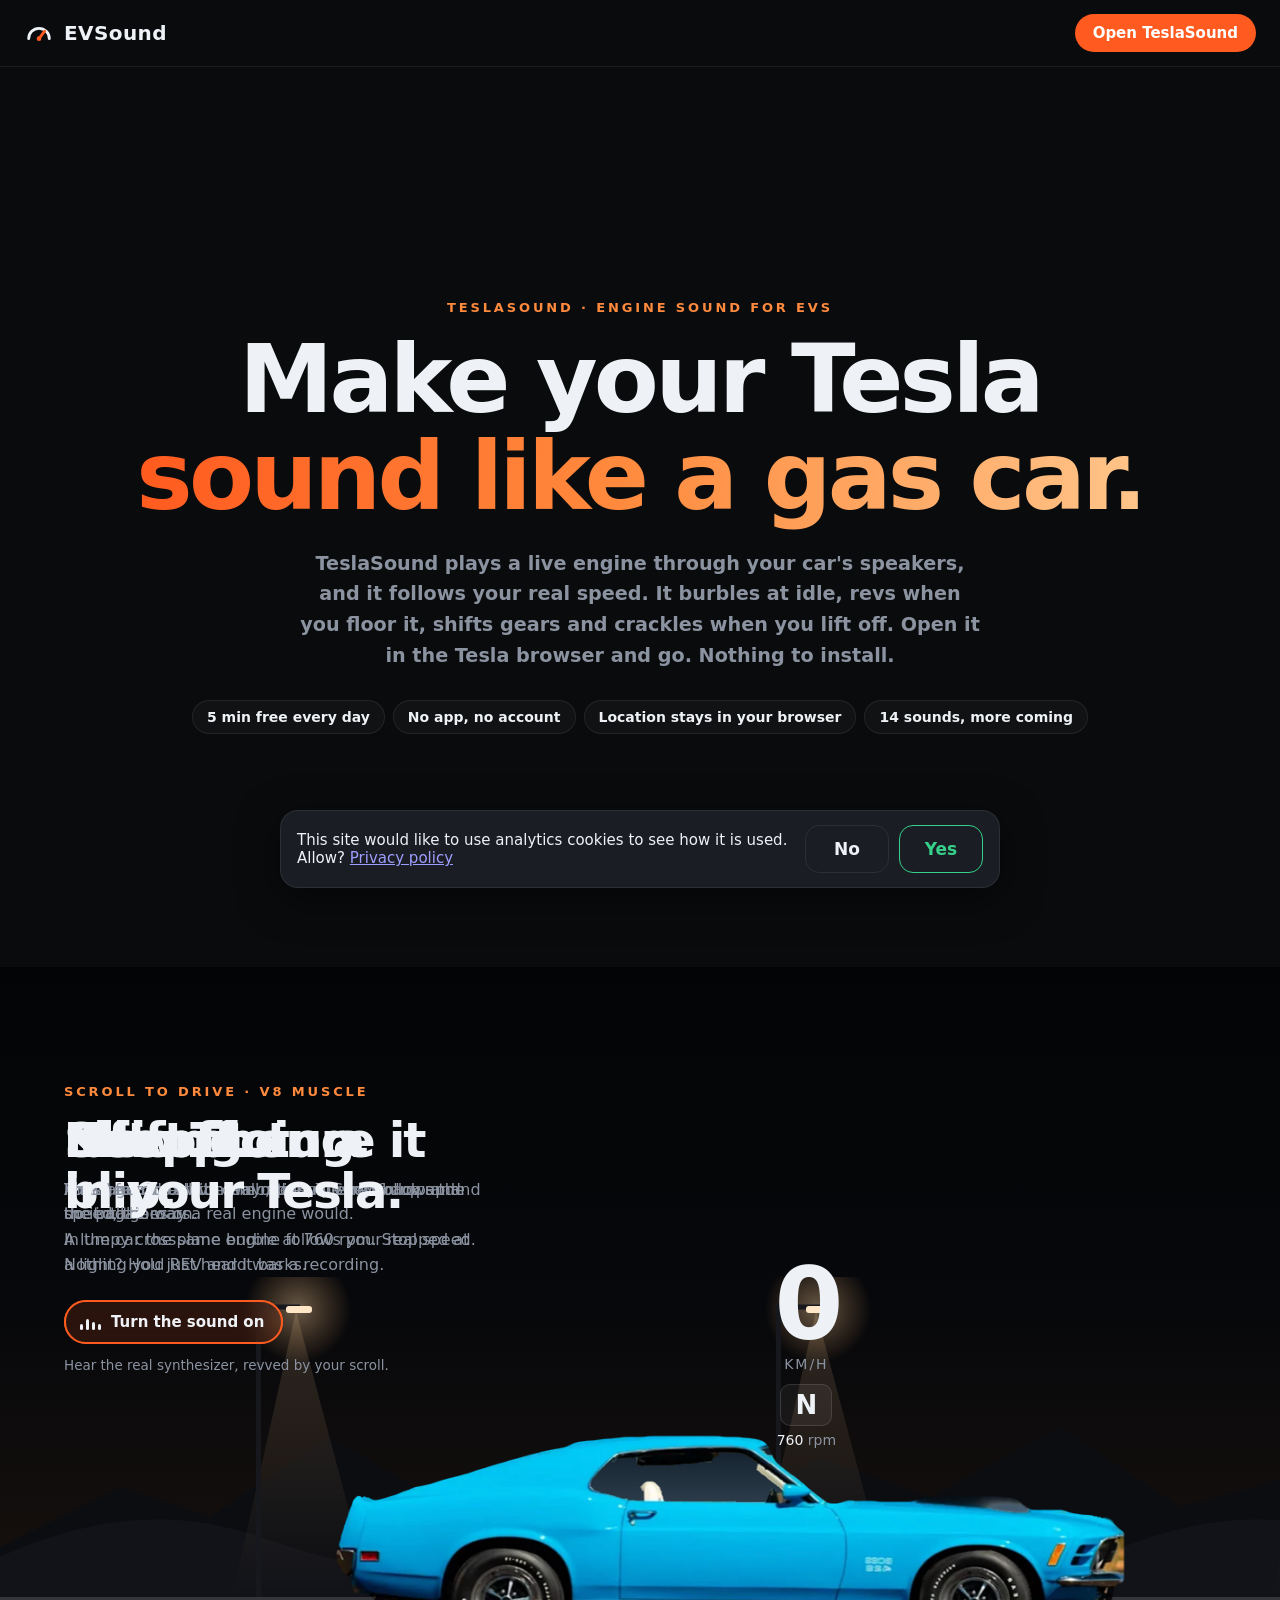
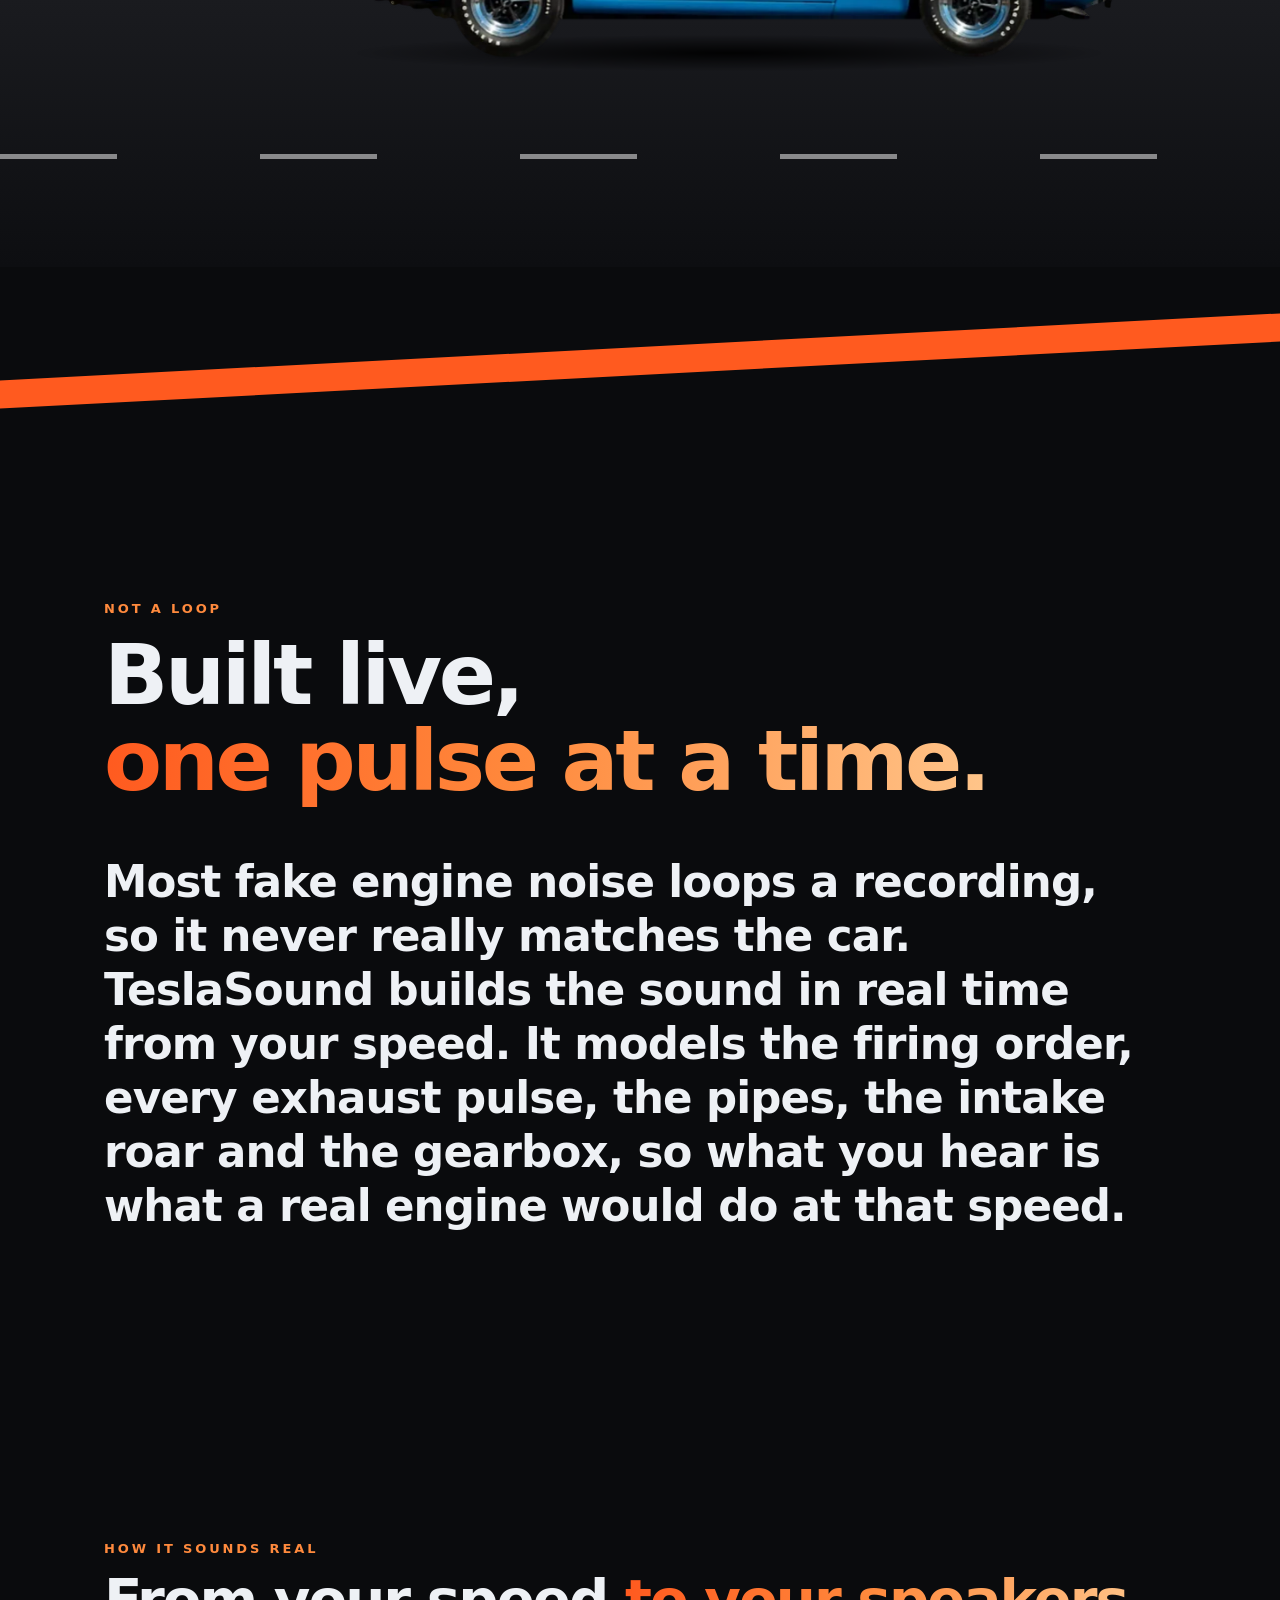
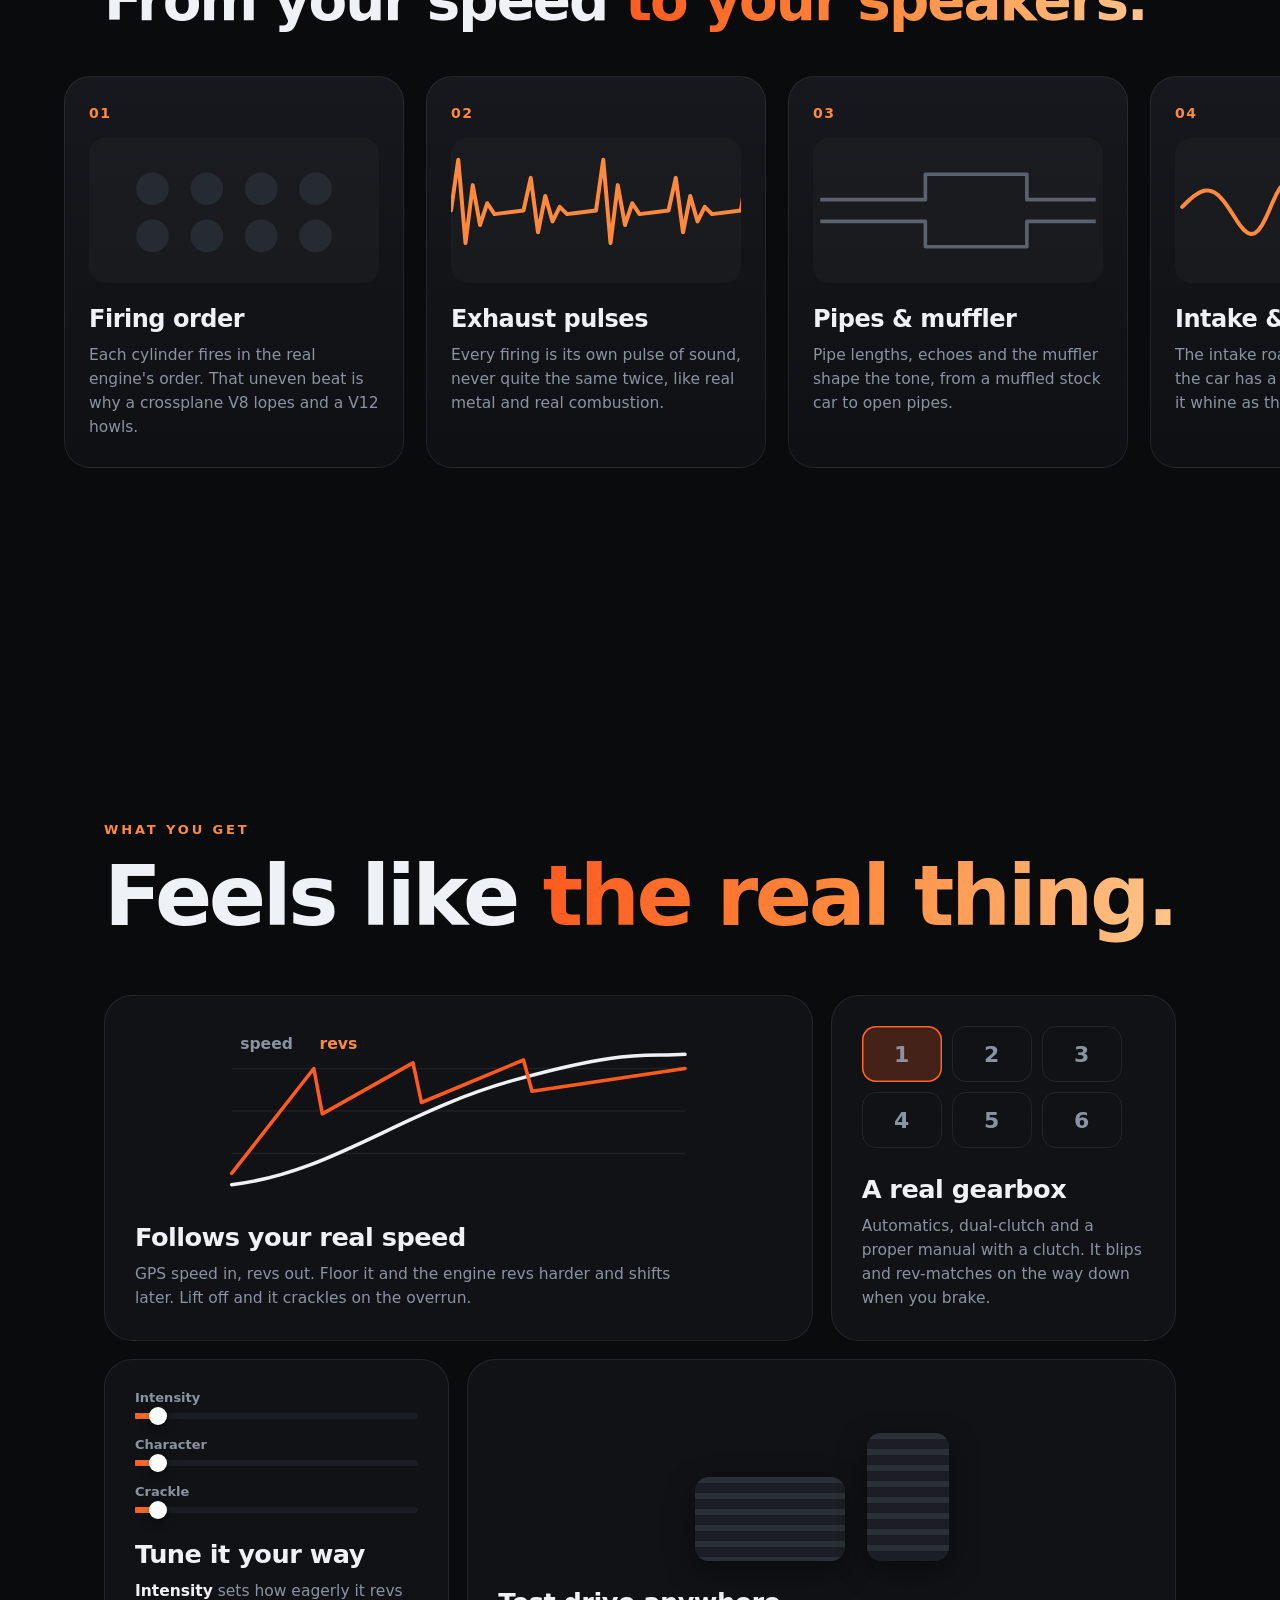
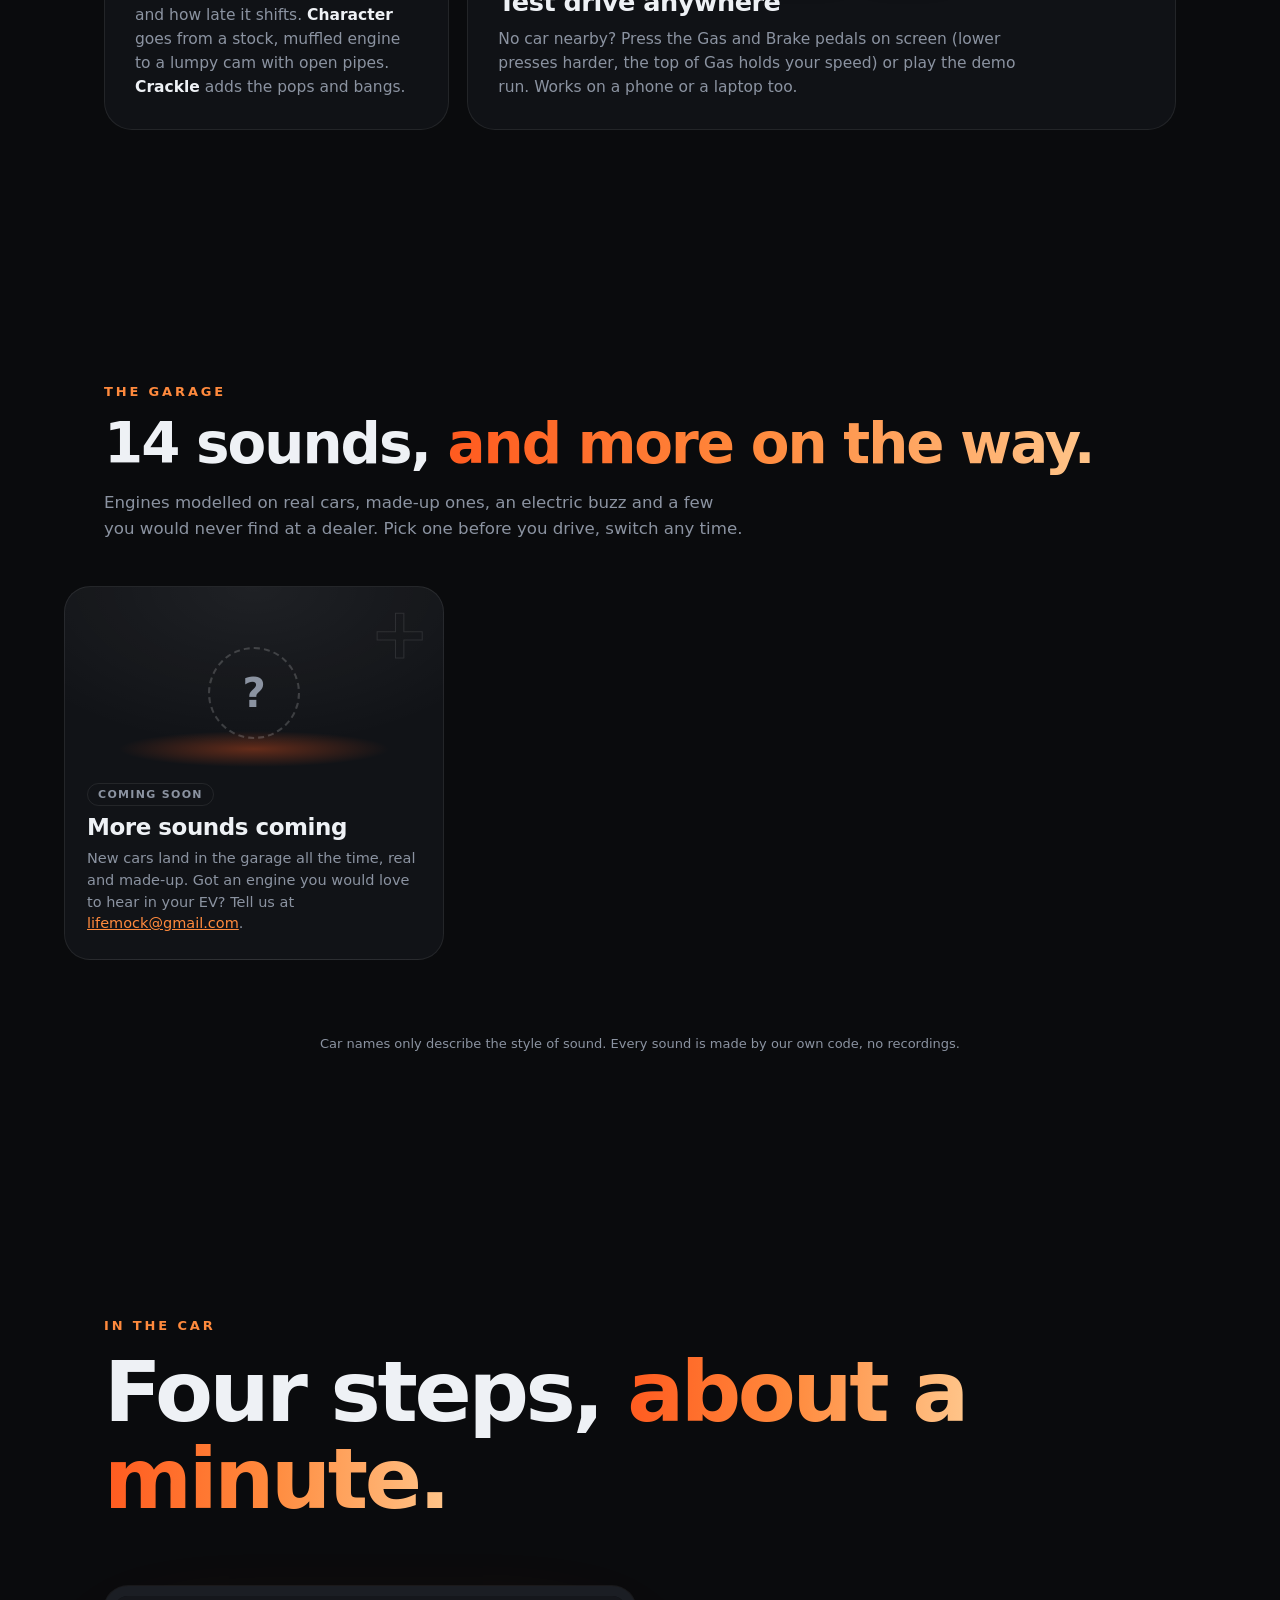
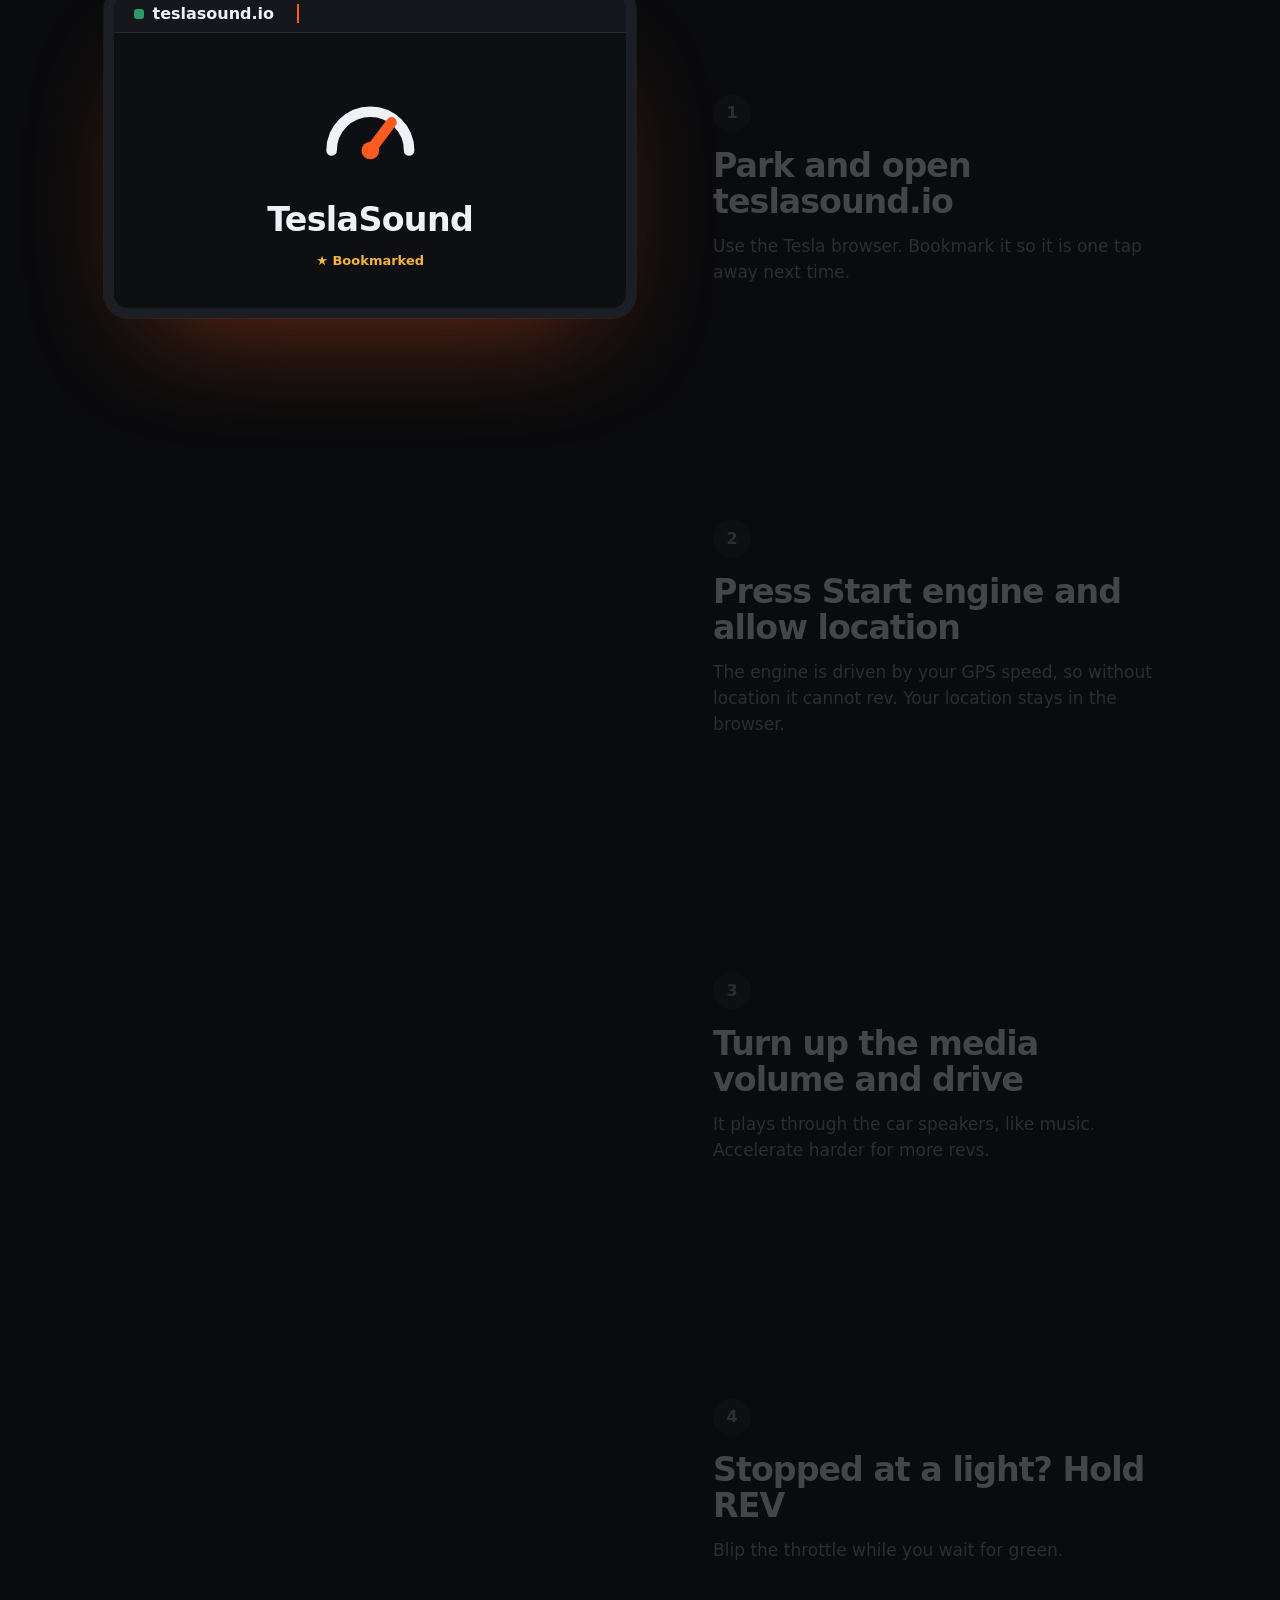
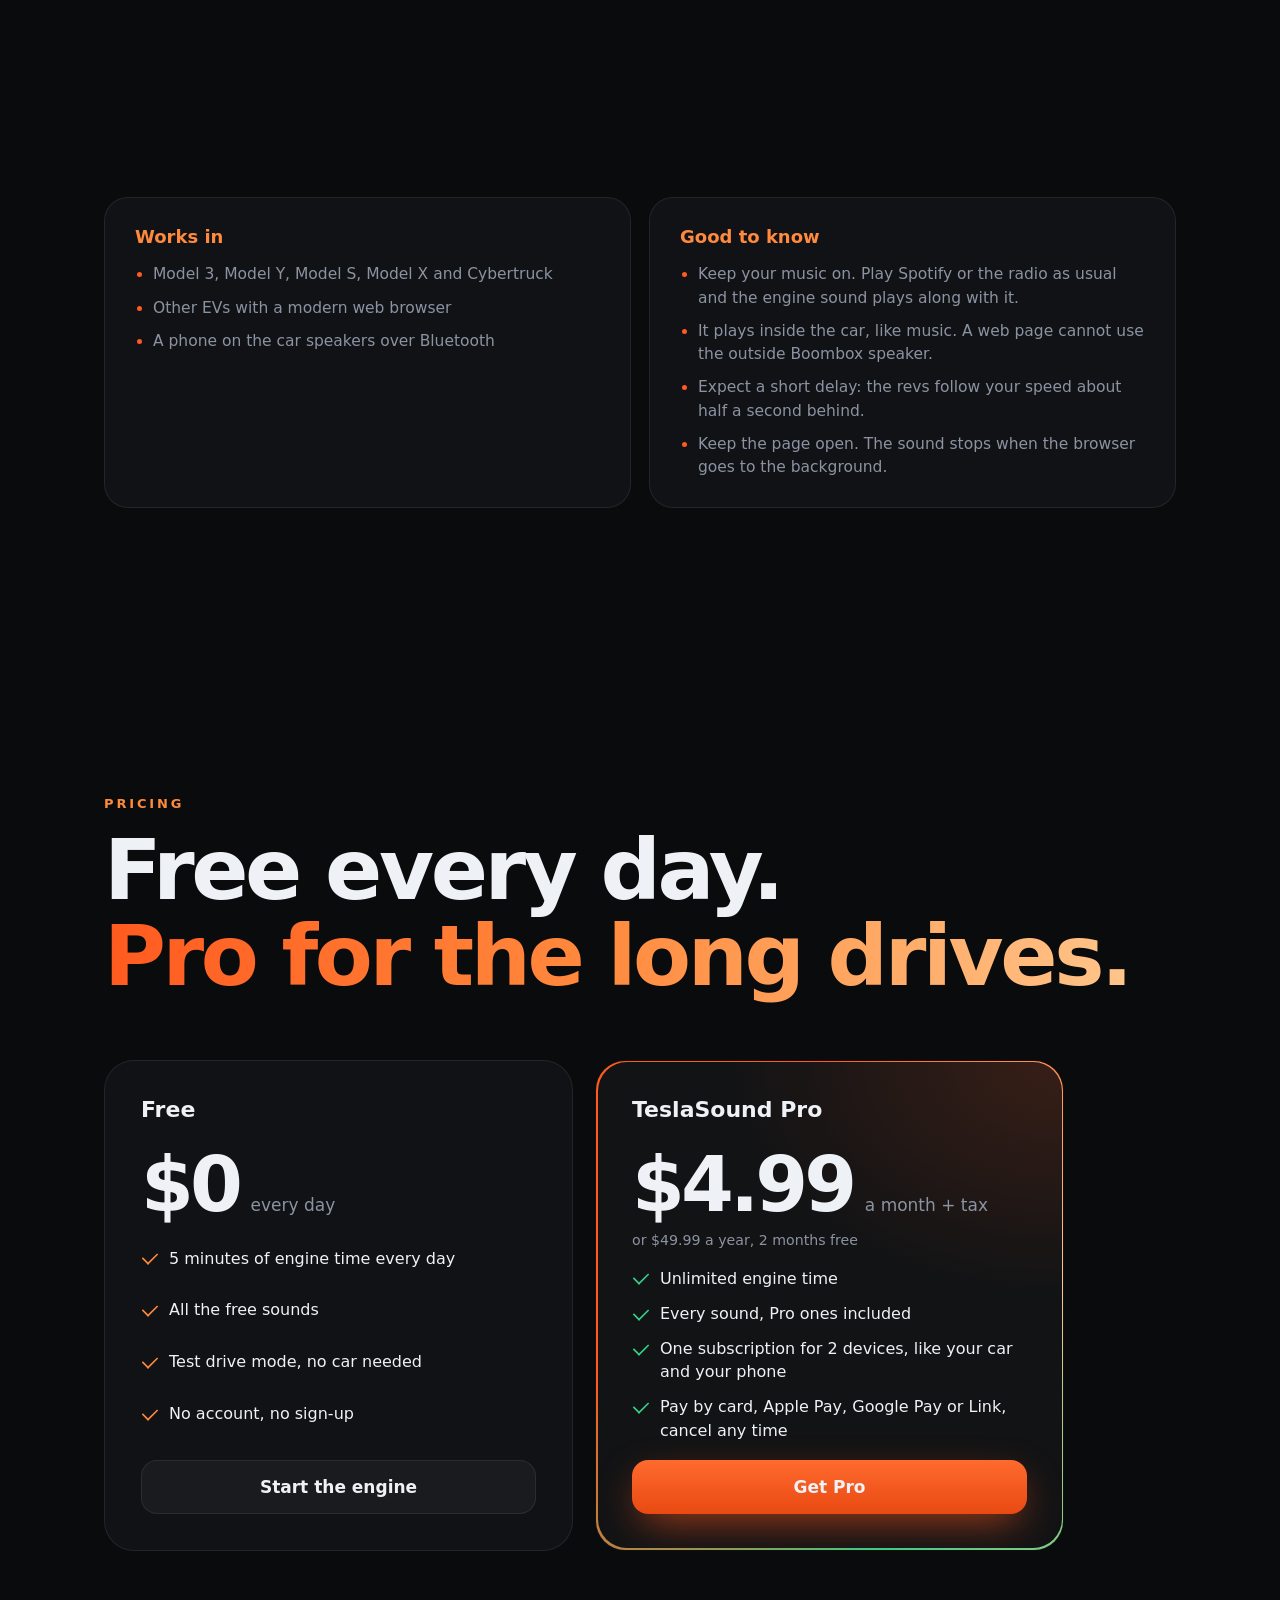
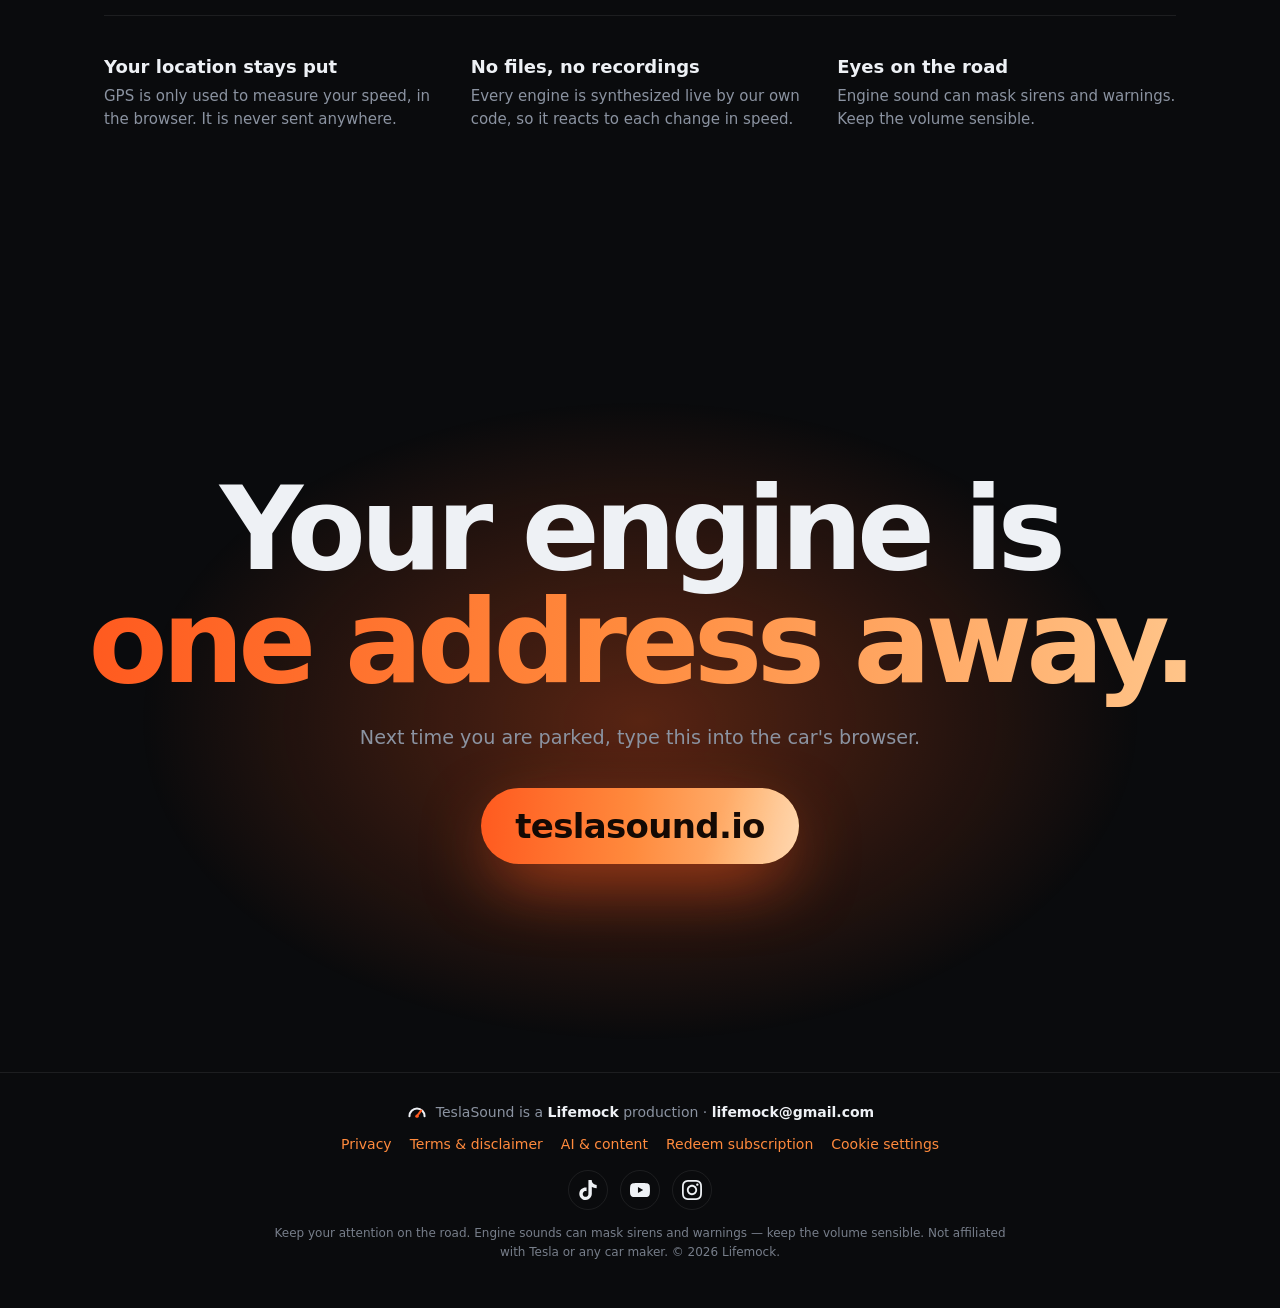
==== commit facd1c82: "update models" ====
--- a/explore.html
+++ b/explore.html
@@ -28,7 +28,7 @@
         <path d="M16 22l6-8" stroke="var(--accent)" stroke-width="3" stroke-linecap="round"></path>
         <circle cx="16" cy="22" r="2.5" fill="var(--accent)"></circle>
       </svg>
-      TeslaSound
+      EVSound
     </a>
     <a class="story-open" href="./">Open TeslaSound</a>
   </header>
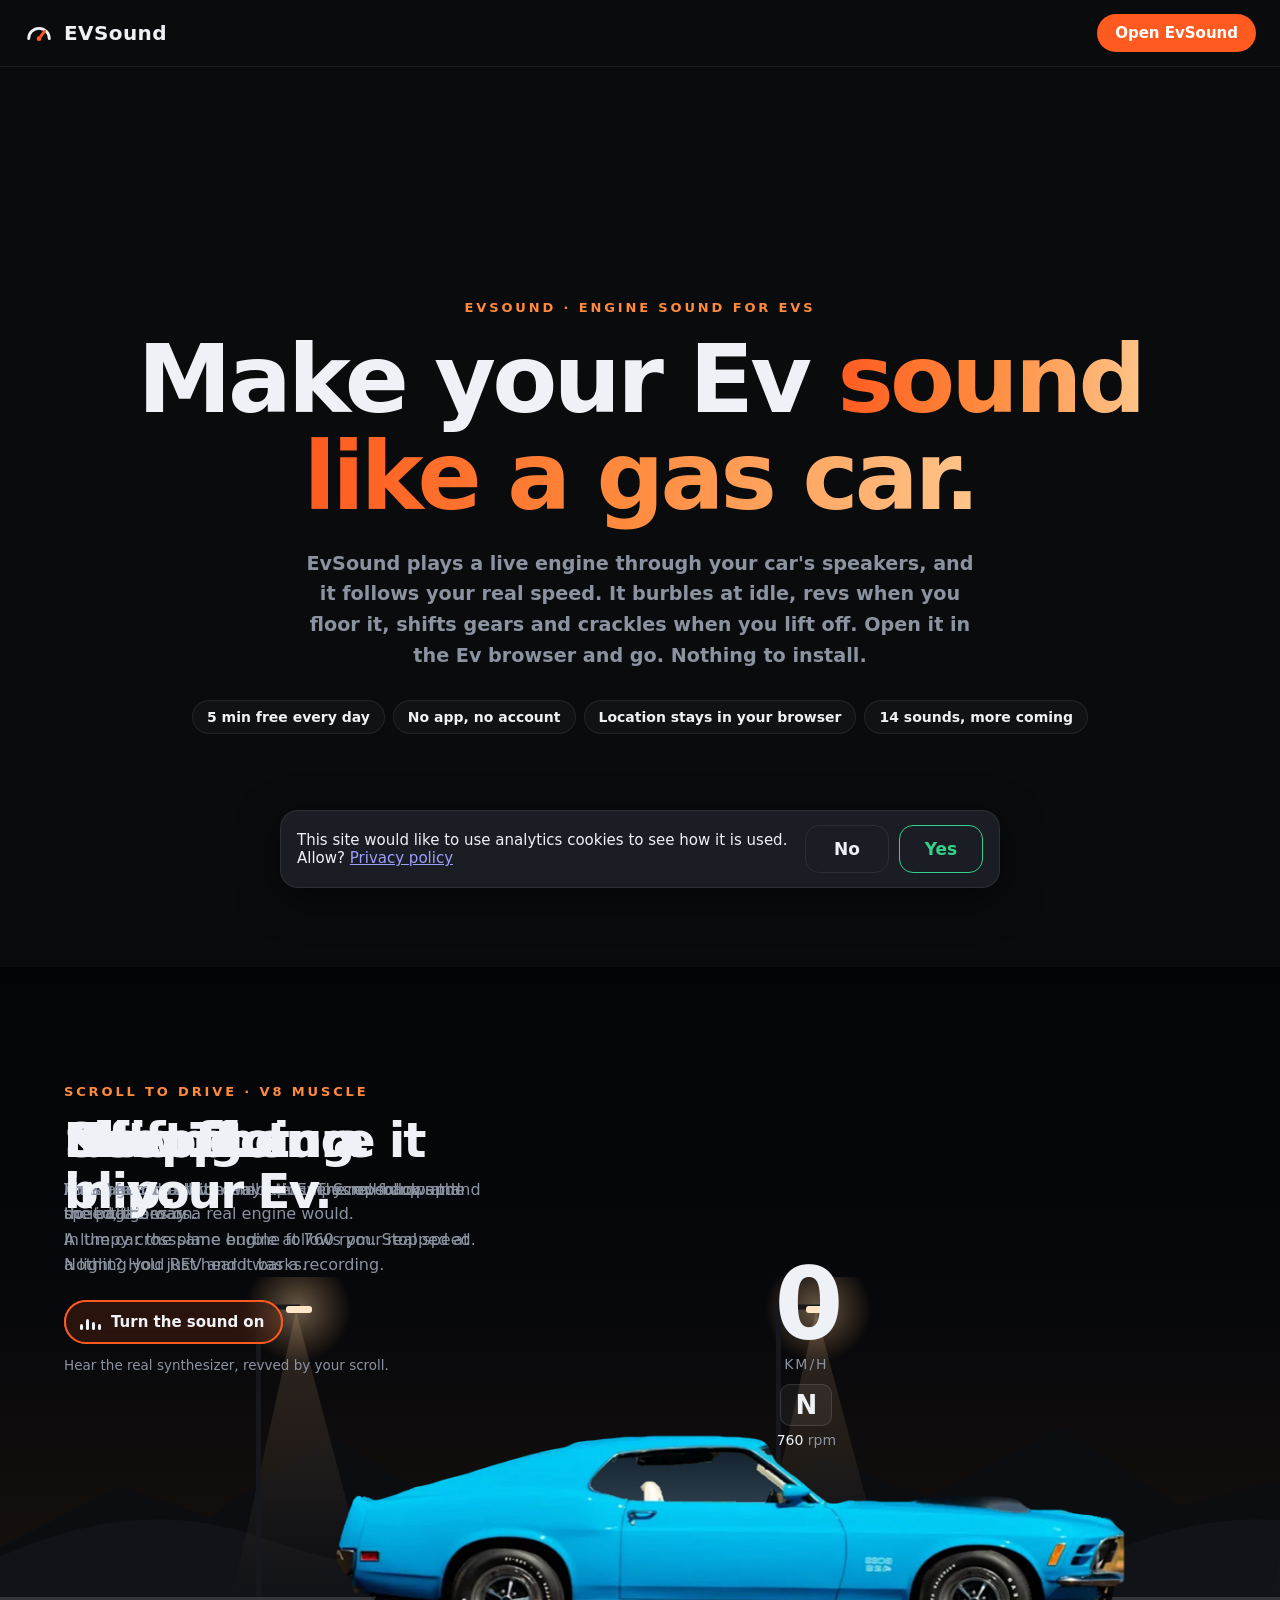
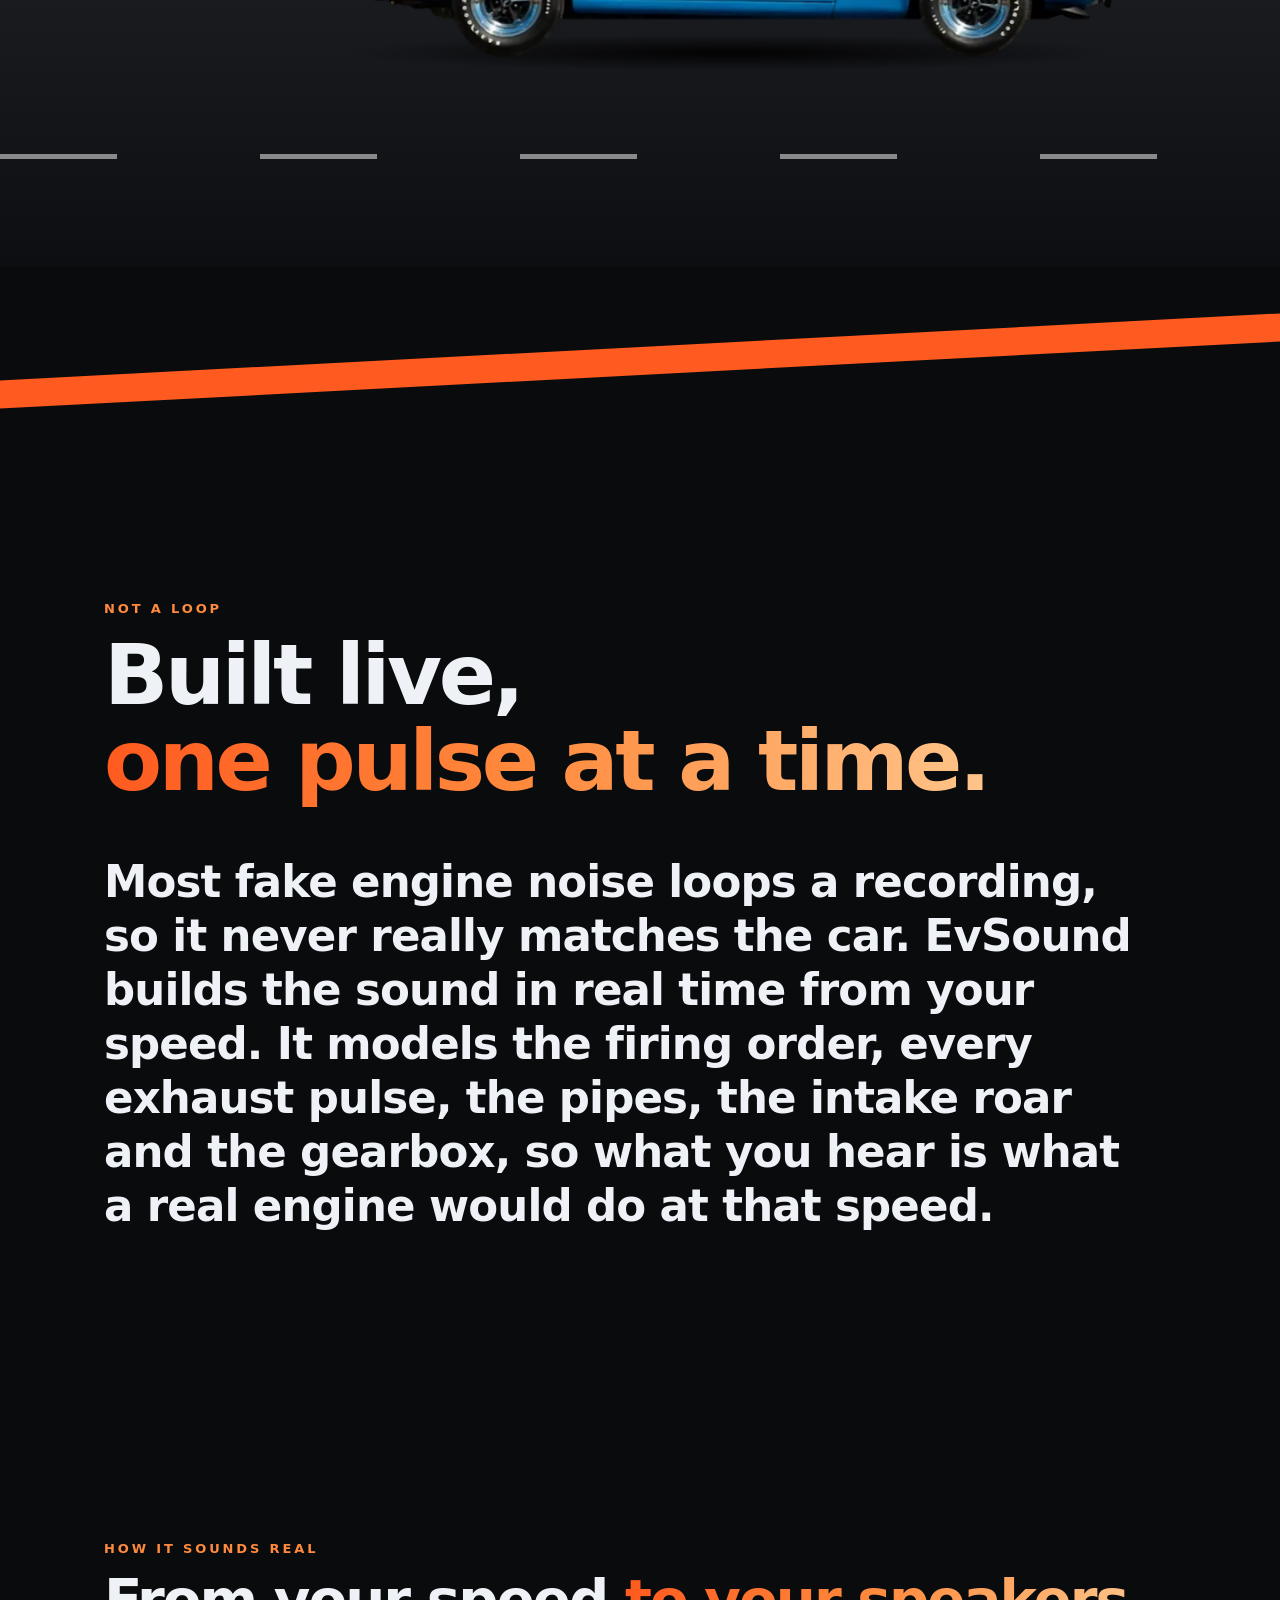
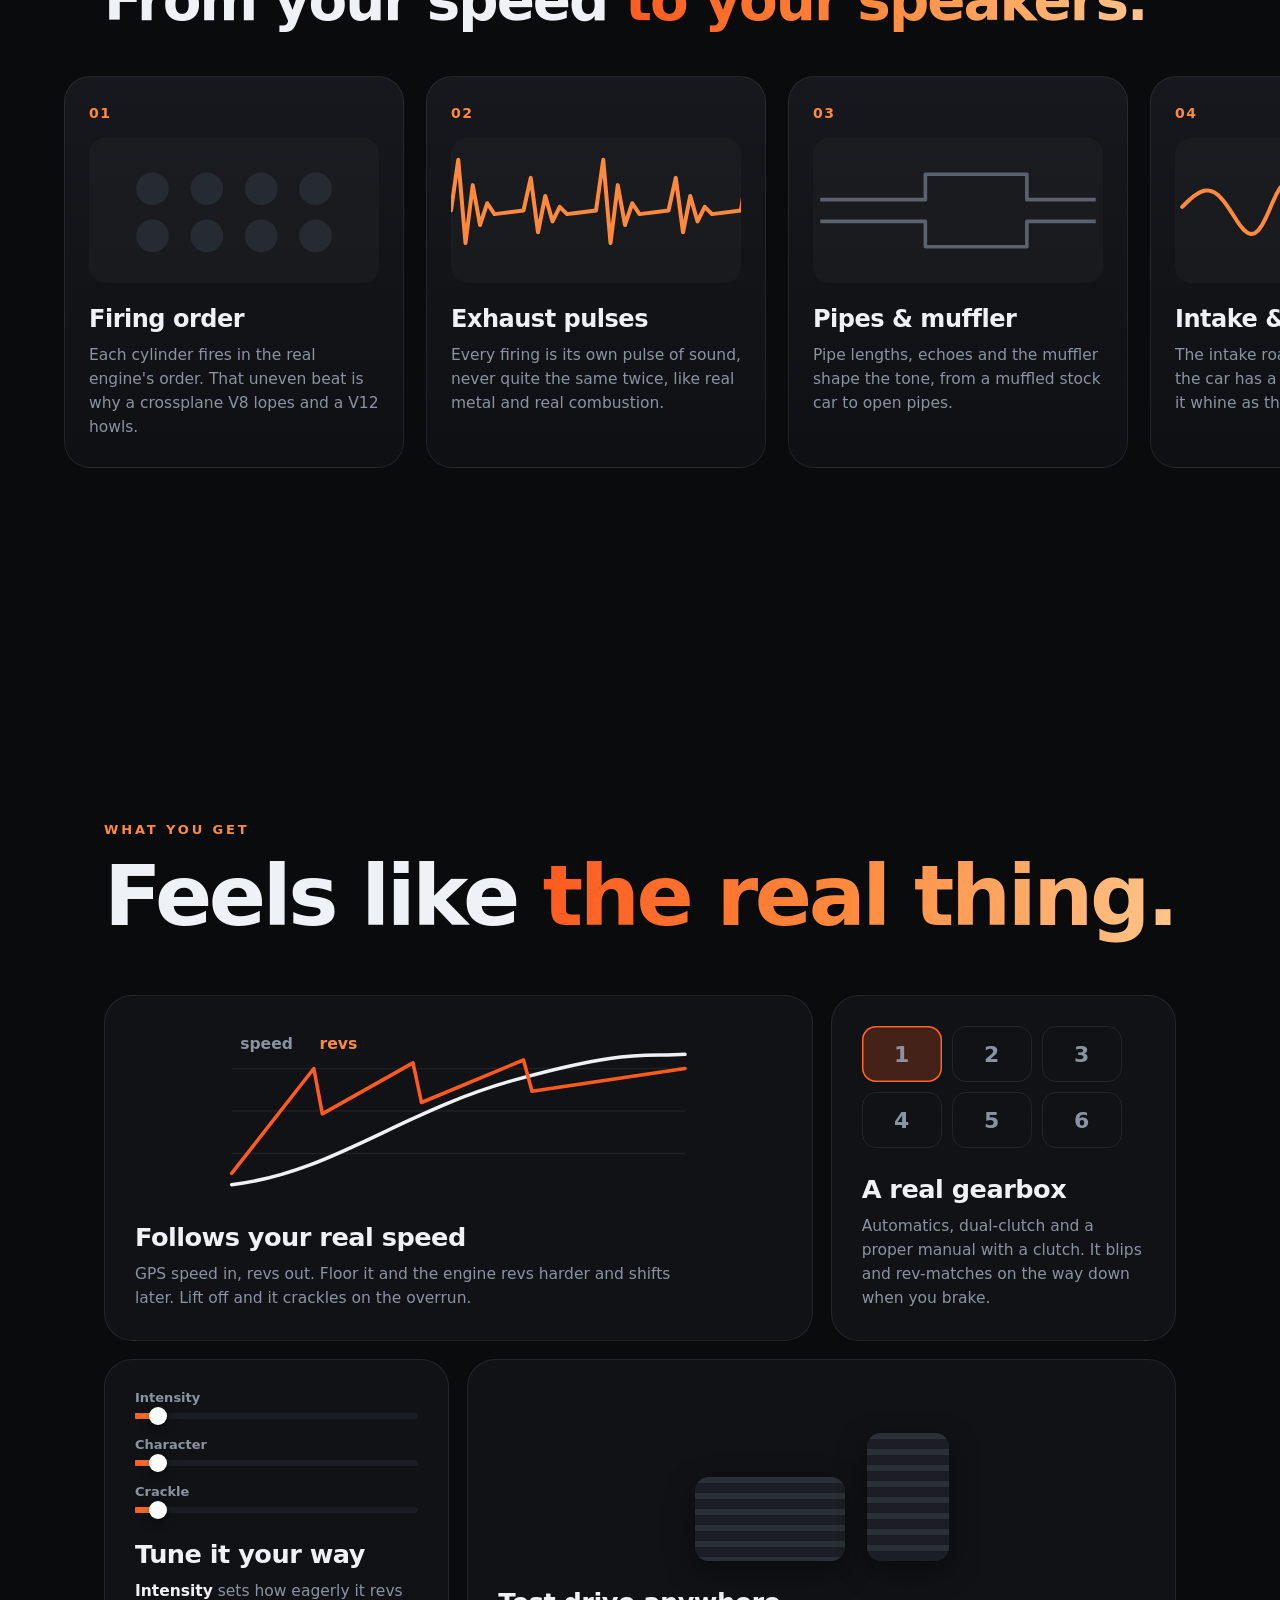
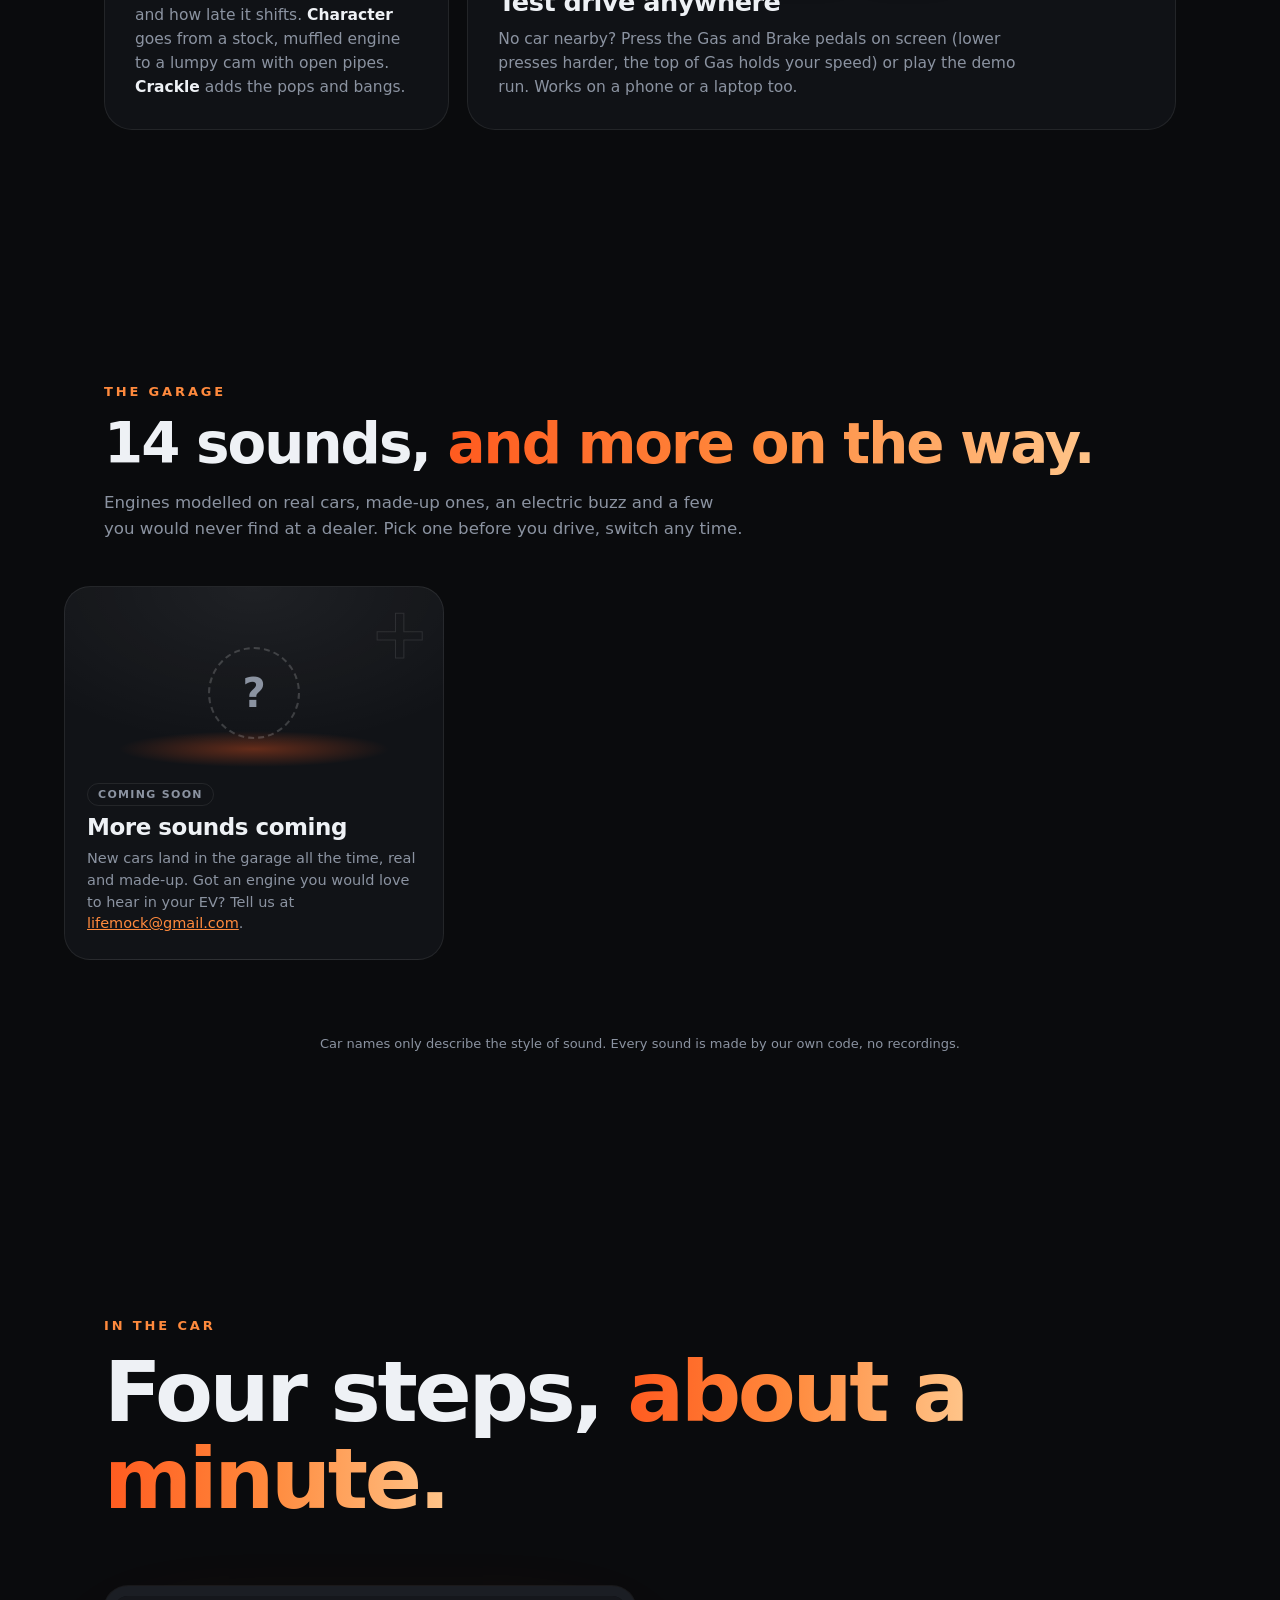
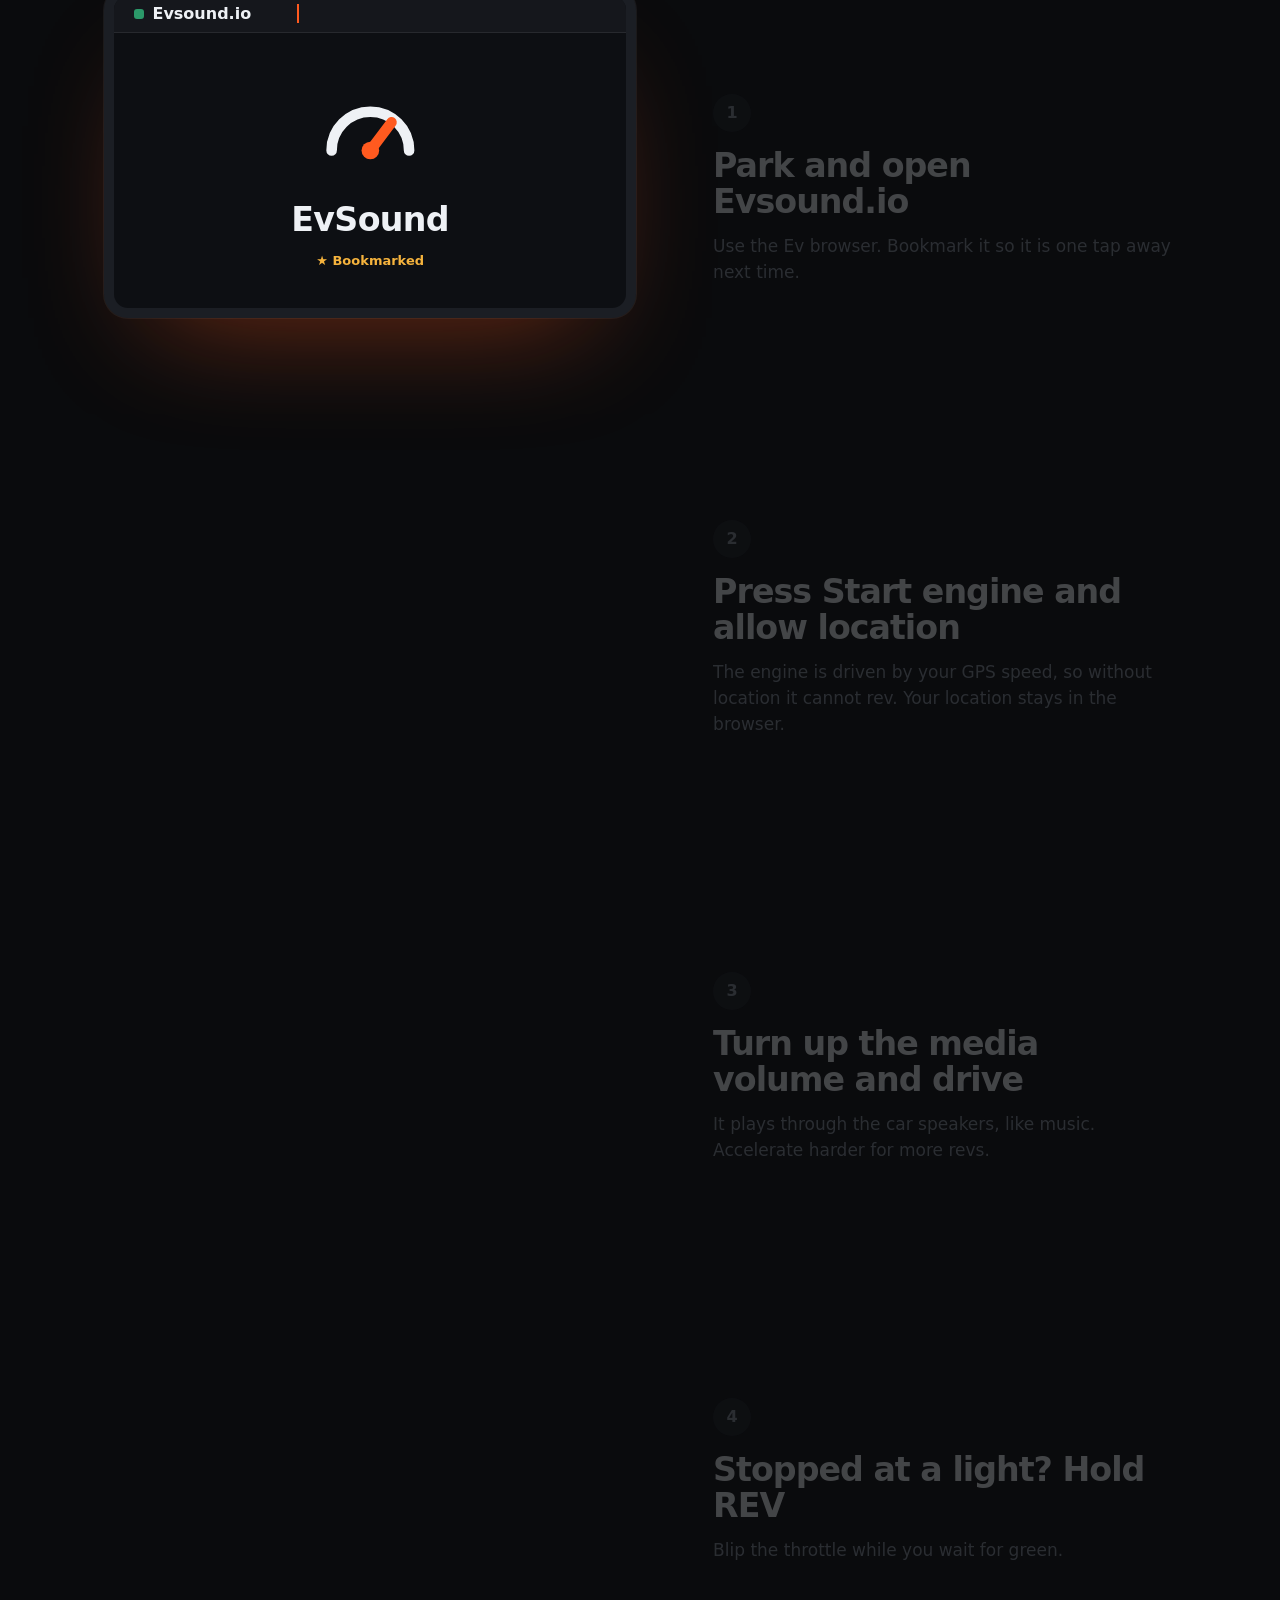
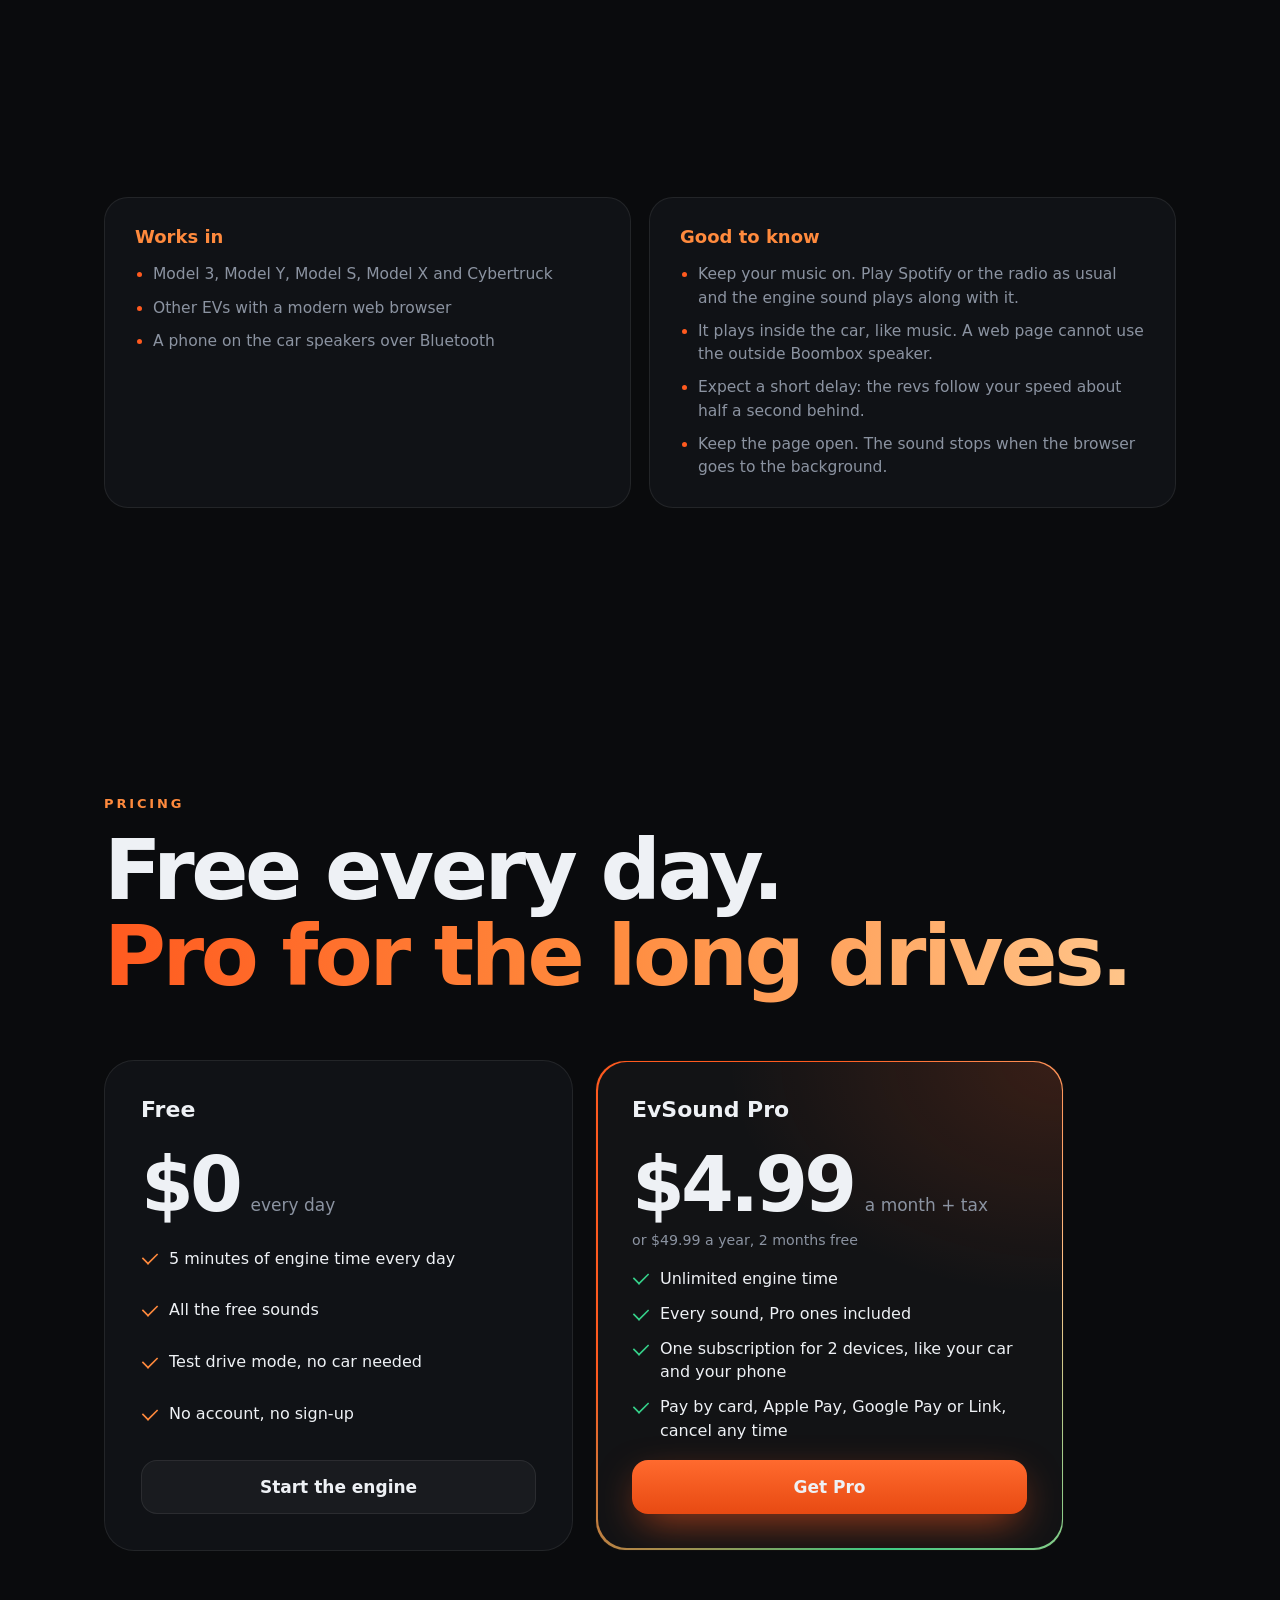
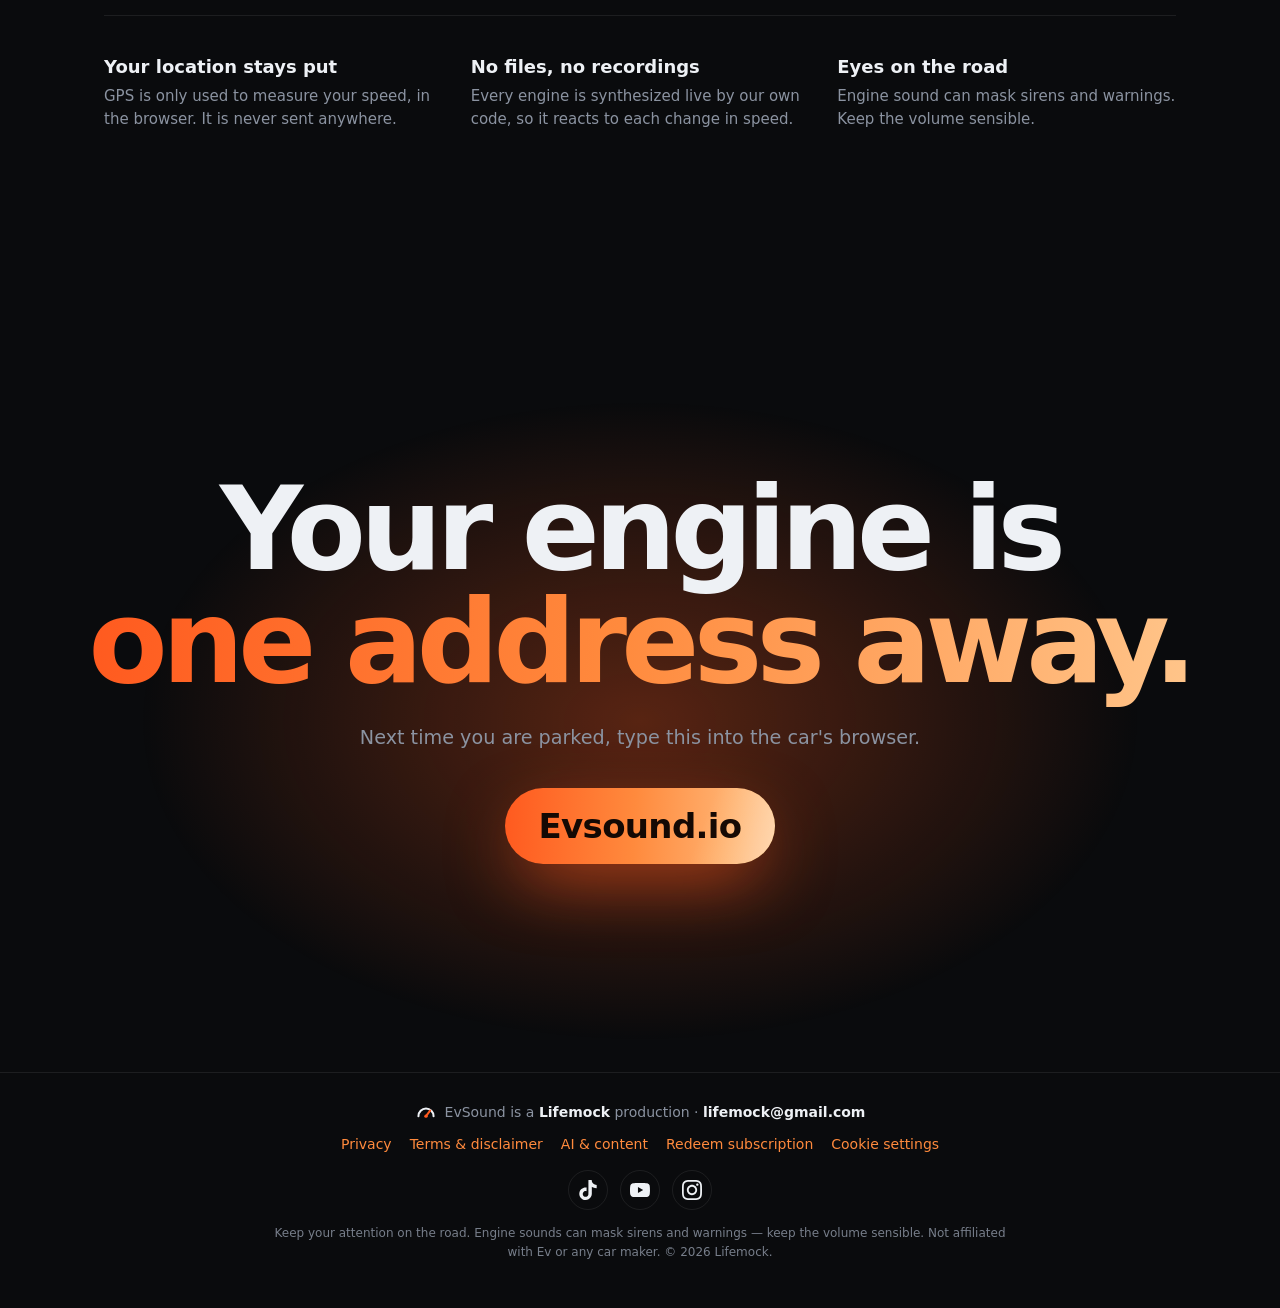
==== commit fd52ceda: "update expore page" ====
--- a/explore.html
+++ b/explore.html
@@ -3,14 +3,14 @@
   <meta name="viewport" content="width=device-width, initial-scale=1, viewport-fit=cover">
   <meta name="theme-color" content="#0a0b0d">
   <meta name="color-scheme" content="dark">
-  <title>Explore TeslaSound – Engine Sound for Your Tesla</title>
-  <meta name="description" content="How TeslaSound gives your Tesla the live sound of a gas engine that follows your real speed.">
-  <link rel="canonical" href="https://teslasound.io/explore.html">
+  <title>Explore EvSound – Engine Sound for Your Ev</title>
+  <meta name="description" content="How EvSound gives your Ev the live sound of a gas engine that follows your real speed.">
+  <link rel="canonical" href="https://Evsound.io/explore.html">
   <meta property="og:type" content="website">
-  <meta property="og:site_name" content="TeslaSound">
-  <meta property="og:url" content="https://teslasound.io/explore.html">
-  <meta property="og:title" content="Explore TeslaSound – Engine Sound for Your Tesla">
-  <meta property="og:description" content="How TeslaSound gives your Tesla the live sound of a gas engine that follows your real speed.">
+  <meta property="og:site_name" content="EvSound">
+  <meta property="og:url" content="https://Evsound.io/explore.html">
+  <meta property="og:title" content="Explore EvSound – Engine Sound for Your Ev">
+  <meta property="og:description" content="How EvSound gives your Ev the live sound of a gas engine that follows your real speed.">
   <meta property="og:image" content="images/og.png">
   <meta name="twitter:card" content="summary_large_image">
   <link rel="icon" href="images/icon.svg" type="image/svg+xml">
@@ -30,7 +30,7 @@
       </svg>
       EVSound
     </a>
-    <a class="story-open" href="./">Open TeslaSound</a>
+    <a class="story-open" href="./">Open EvSound</a>
   </header>
 
   <!-- The story, a scroll-driven page (css/story.css, js/story.js), opened
@@ -41,14 +41,14 @@
       <div class="sticky">
         <canvas class="wave" aria-hidden="true"></canvas>
         <div class="silence-copy">
-          <p class="sl" data-fade="-1 0 .15 .2">Your Tesla is <span class="grad">fast.</span></p>
+          <p class="sl" data-fade="-1 0 .15 .2">Your Ev is <span class="grad">fast.</span></p>
           <p class="sl" data-fade=".19 .24 .32 .37">Brilliant.</p>
           <p class="sl" data-fade=".36 .41 .5 .55">And completely <span class="hush">silent.</span></p>
           <p class="sl sl-turn" data-fade=".56 .61 .7 .75">Until now.</p>
           <div class="sl sl-final" data-fade=".74 .84 2 2">
-            <p class="eyebrow">TeslaSound · engine sound for EVs</p>
-            <h2 class="h-big" id="storyTitle">Make your Tesla <span class="grad">sound like a gas car.</span></h2>
-            <p class="lead">TeslaSound plays a live engine through your car's speakers, and it follows your real speed. It burbles at idle, revs when you floor it, shifts gears and crackles when you lift off. Open it in the Tesla browser and go. Nothing to install.</p>
+            <p class="eyebrow">EvSound · engine sound for EVs</p>
+            <h2 class="h-big" id="storyTitle">Make your Ev <span class="grad">sound like a gas car.</span></h2>
+            <p class="lead">EvSound plays a live engine through your car's speakers, and it follows your real speed. It burbles at idle, revs when you floor it, shifts gears and crackles when you lift off. Open it in the Ev browser and go. Nothing to install.</p>
             <ul class="pills">
               <li>5 min free every day</li>
               <li>No app, no account</li>
@@ -93,7 +93,7 @@
         </div>
         <div class="d-car">
           <div class="d-body">
-            <img src="images/v8-muscle.png" alt="V8 Muscle, a car from the TeslaSound garage" width="880" height="253" loading="lazy" decoding="async">
+            <img src="images/v8-muscle.png" alt="V8 Muscle, a car from the EvSound garage" width="880" height="253" loading="lazy" decoding="async">
             <i class="d-wheel" style="left: 22.2%; top: 73.6%"></i>
             <i class="d-wheel" style="left: 80.8%; top: 74.3%"></i>
             <i class="d-flame"></i>
@@ -107,7 +107,7 @@
             <div class="d-cap" data-fade=".32 .35 .5 .53"><h3>Shift.</h3><p>A real gearbox with real ratios. The revs drop and the pull goes on.</p></div>
             <div class="d-cap" data-fade=".52 .55 .71 .74"><h3>Keep going.</h3><p>Third, fourth, all the way up. Every rev follows the speed, the way a real engine would.</p></div>
             <div class="d-cap" data-fade=".73 .76 .87 .9"><h3>Lift off.</h3><p>Pops and crackle on the overrun. Scroll back up and do it again.</p></div>
-            <div class="d-cap" data-fade=".89 .92 2 2"><h3>Now picture it in your Tesla.</h3><p>In the car the same engine follows your real speed. Nothing you just heard was a recording.</p></div>
+            <div class="d-cap" data-fade=".89 .92 2 2"><h3>Now picture it in your Ev.</h3><p>In the car the same engine follows your real speed. Nothing you just heard was a recording.</p></div>
           </div>
           <button type="button" class="sound-btn" aria-pressed="false"><span class="eq" aria-hidden="true"><i></i><i></i><i></i><i></i></span><span class="sound-label">Turn the sound on</span></button>
           <p class="sound-note" role="status" aria-live="polite">Hear the real synthesizer, revved by your scroll.</p>
@@ -123,7 +123,7 @@
     <section class="block manifesto wrap" aria-labelledby="loopTitle">
       <p class="eyebrow">Not a loop</p>
       <h2 class="h-big" id="loopTitle">Built live,<br><span class="grad">one pulse at a time.</span></h2>
-      <p class="words">Most fake engine noise loops a recording, so it never really matches the car. <b>TeslaSound builds the sound in real time from your speed.</b> It models the firing order, every exhaust pulse, the pipes, the intake roar and the gearbox, so what you hear is what a real engine would do at that speed.</p>
+      <p class="words">Most fake engine noise loops a recording, so it never really matches the car. <b>EvSound builds the sound in real time from your speed.</b> It models the firing order, every exhaust pulse, the pipes, the intake roar and the gearbox, so what you hear is what a real engine would do at that speed.</p>
     </section>
 
     <section class="scene scene-track scene-pipe" data-scene="pipe" aria-labelledby="pipeTitle">
@@ -257,15 +257,15 @@
       <div class="steps-grid">
         <div class="screen-wrap">
           <div class="screen" data-step="1" aria-hidden="true">
-            <div class="scr-bar"><span class="scr-lock"></span><span class="scr-url">teslasound.io</span></div>
+            <div class="scr-bar"><span class="scr-lock"></span><span class="scr-url">Evsound.io</span></div>
             <div class="scr-body">
               <div class="scr-panel scr-1">
                 <svg class="scr-mark" viewBox="0 0 32 32"><path d="M5 22a11 11 0 1 1 22 0" fill="none" stroke="currentColor" stroke-width="3" stroke-linecap="round"></path><path d="M16 22l6-8" stroke="#ff5a1f" stroke-width="3" stroke-linecap="round"></path><circle cx="16" cy="22" r="2.5" fill="#ff5a1f"></circle></svg>
-                <b>TeslaSound</b>
+                <b>EvSound</b>
                 <span class="scr-star">★ Bookmarked</span>
               </div>
               <div class="scr-panel scr-2">
-                <div class="scr-prompt"><span><b>teslasound.io</b> wants to know your location</span><span class="scr-acts"><i>Block</i><i class="allow">Allow</i></span></div>
+                <div class="scr-prompt"><span><b>Evsound.io</b> wants to know your location</span><span class="scr-acts"><i>Block</i><i class="allow">Allow</i></span></div>
                 <div class="scr-start"><span></span>Start engine</div>
               </div>
               <div class="scr-panel scr-3">
@@ -280,7 +280,7 @@
           </div>
         </div>
         <ol class="steps-list">
-          <li class="step" data-step="1"><span class="step-n">1</span><h3>Park and open teslasound.io</h3><p>Use the Tesla browser. Bookmark it so it is one tap away next time.</p></li>
+          <li class="step" data-step="1"><span class="step-n">1</span><h3>Park and open Evsound.io</h3><p>Use the Ev browser. Bookmark it so it is one tap away next time.</p></li>
           <li class="step" data-step="2"><span class="step-n">2</span><h3>Press Start engine and allow location</h3><p>The engine is driven by your GPS speed, so without location it cannot rev. Your location stays in the browser.</p></li>
           <li class="step" data-step="3"><span class="step-n">3</span><h3>Turn up the media volume and drive</h3><p>It plays through the car speakers, like music. Accelerate harder for more revs.</p></li>
           <li class="step" data-step="4"><span class="step-n">4</span><h3>Stopped at a light? Hold REV</h3><p>Blip the throttle while you wait for green.</p></li>
@@ -323,7 +323,7 @@
           <button type="button" class="plan-btn" data-go="start">Start the engine</button>
         </article>
         <article class="plan plan-pro rv" style="--rd: .08s">
-          <h3>TeslaSound Pro</h3>
+          <h3>EvSound Pro</h3>
           <p class="price"><b>$4.99</b> a month + tax<br><small>or $49.99 a year, 2 months free</small></p>
           <ul>
             <li>Unlimited engine time</li>
@@ -345,12 +345,12 @@
       <div class="fin-glow" aria-hidden="true"></div>
       <h2 class="h-huge rv" id="finTitle">Your engine is<br><span class="grad">one address away.</span></h2>
       <p class="lead rv" style="--rd: .1s">Next time you are parked, type this into the car's browser.</p>
-      <a class="url-pill rv" style="--rd: .2s" href="https://teslasound.io/" data-go="start">teslasound.io</a>
+      <a class="url-pill rv" style="--rd: .2s" href="https://Evsound.io/" data-go="start">Evsound.io</a>
     </section>
   </div>
 
   <footer class="foot foot-made">
-    <p class="made-line"><svg class="made-mark" viewBox="0 0 32 32" aria-hidden="true"><path d="M5 22a11 11 0 1 1 22 0" fill="none" stroke="currentColor" stroke-width="3" stroke-linecap="round"></path><path d="M16 22l6-8" stroke="var(--accent)" stroke-width="3" stroke-linecap="round"></path><circle cx="16" cy="22" r="2.5" fill="var(--accent)"></circle></svg><span>TeslaSound is a <a href="https://lifemock.com/">Lifemock</a> production · <a href="mailto:lifemock@gmail.com">lifemock@gmail.com</a></span></p>
+    <p class="made-line"><svg class="made-mark" viewBox="0 0 32 32" aria-hidden="true"><path d="M5 22a11 11 0 1 1 22 0" fill="none" stroke="currentColor" stroke-width="3" stroke-linecap="round"></path><path d="M16 22l6-8" stroke="var(--accent)" stroke-width="3" stroke-linecap="round"></path><circle cx="16" cy="22" r="2.5" fill="var(--accent)"></circle></svg><span>EvSound is a <a href="https://lifemock.com/">Lifemock</a> production · <a href="mailto:lifemock@gmail.com">lifemock@gmail.com</a></span></p>
     <nav class="foot-links" aria-label="Legal">
       <a href="privacy.html">Privacy</a>
       <a href="terms.html">Terms &amp; disclaimer</a>
@@ -360,7 +360,7 @@
     </nav>
     <p class="foot-social"><a href="https://www.tiktok.com/@lifemock.com" target="_blank" rel="noopener" aria-label="Lifemock on TikTok" title="Lifemock on TikTok"><svg viewBox="0 0 24 24" aria-hidden="true"><path d="M12.525.02c1.31-.02 2.61-.01 3.91-.02.08 1.53.63 3.09 1.75 4.17 1.12 1.11 2.7 1.62 4.24 1.79v4.03c-1.44-.05-2.89-.35-4.2-.97-.57-.26-1.1-.59-1.62-.93-.01 2.92.01 5.84-.02 8.75-.08 1.4-.54 2.79-1.35 3.94-1.31 1.92-3.58 3.17-5.91 3.21-1.43.08-2.86-.31-4.08-1.03-2.02-1.19-3.44-3.37-3.65-5.71-.02-.5-.03-1-.01-1.49.18-1.9 1.12-3.72 2.58-4.96 1.66-1.44 3.98-2.13 6.15-1.72.02 1.48-.04 2.96-.04 4.44-.99-.32-2.15-.23-3.02.37-.63.41-1.11 1.04-1.36 1.75-.21.51-.15 1.07-.14 1.61.24 1.64 1.82 3.02 3.5 2.87 1.12-.01 2.19-.66 2.77-1.61.19-.33.4-.67.41-1.06.1-1.79.06-3.57.07-5.36.01-4.03-.01-8.05.02-12.07z"></path></svg></a><a href="https://www.youtube.com/channel/UCzpZk2KhhO709wMn_ZOHgIg" target="_blank" rel="noopener" aria-label="Lifemock on YouTube" title="Lifemock on YouTube"><svg viewBox="0 0 24 24" aria-hidden="true"><path d="M23.498 6.186a3.016 3.016 0 0 0-2.122-2.136C19.505 3.545 12 3.545 12 3.545s-7.505 0-9.377.505A3.017 3.017 0 0 0 .502 6.186C0 8.07 0 12 0 12s0 3.93.502 5.814a3.016 3.016 0 0 0 2.122 2.136c1.871.505 9.376.505 9.376.505s7.505 0 9.377-.505a3.015 3.015 0 0 0 2.122-2.136C24 15.93 24 12 24 12s0-3.93-.502-5.814zM9.545 15.568V8.432L15.818 12l-6.273 3.568z"></path></svg></a><a href="https://www.instagram.com/life_mock/" target="_blank" rel="noopener" aria-label="Lifemock on Instagram" title="Lifemock on Instagram"><svg viewBox="0 0 24 24" aria-hidden="true"><path d="M12 0C8.74 0 8.333.015 7.053.072 5.775.132 4.905.333 4.14.63c-.789.306-1.459.717-2.126 1.384S.935 3.35.63 4.14C.333 4.905.131 5.775.072 7.053.012 8.333 0 8.74 0 12s.015 3.667.072 4.947c.06 1.277.261 2.148.558 2.913.306.788.717 1.459 1.384 2.126.667.666 1.336 1.079 2.126 1.384.766.296 1.636.499 2.913.558C8.333 23.988 8.74 24 12 24s3.667-.015 4.947-.072c1.277-.06 2.148-.262 2.913-.558.788-.306 1.459-.718 2.126-1.384.666-.667 1.079-1.335 1.384-2.126.296-.765.499-1.636.558-2.913.06-1.28.072-1.687.072-4.947s-.015-3.667-.072-4.947c-.06-1.277-.262-2.149-.558-2.913-.306-.789-.718-1.459-1.384-2.126C21.319 1.347 20.651.935 19.86.63c-.765-.297-1.636-.499-2.913-.558C15.667.012 15.26 0 12 0zm0 2.16c3.203 0 3.585.016 4.85.071 1.17.055 1.805.249 2.227.415.562.217.96.477 1.382.896.419.42.679.819.896 1.381.164.422.36 1.057.413 2.227.057 1.266.07 1.646.07 4.85s-.015 3.585-.074 4.85c-.061 1.17-.256 1.805-.421 2.227-.224.562-.479.96-.899 1.382-.419.419-.824.679-1.38.896-.42.164-1.065.36-2.235.413-1.274.057-1.649.07-4.859.07-3.211 0-3.586-.015-4.859-.074-1.171-.061-1.816-.256-2.236-.421-.569-.224-.96-.479-1.379-.899-.421-.419-.69-.824-.9-1.38-.165-.42-.359-1.065-.42-2.235-.045-1.26-.061-1.649-.061-4.844 0-3.196.016-3.586.061-4.861.061-1.17.255-1.814.42-2.234.21-.57.479-.96.9-1.381.419-.419.81-.689 1.379-.898.42-.166 1.051-.361 2.221-.421 1.275-.045 1.65-.06 4.859-.06l.045.03zm0 3.678c-3.405 0-6.162 2.76-6.162 6.162 0 3.405 2.76 6.162 6.162 6.162 3.405 0 6.162-2.76 6.162-6.162 0-3.405-2.76-6.162-6.162-6.162zM12 16c-2.21 0-4-1.79-4-4s1.79-4 4-4 4 1.79 4 4-1.79 4-4 4zm7.846-10.405c0 .795-.646 1.44-1.44 1.44-.795 0-1.44-.646-1.44-1.44 0-.794.646-1.439 1.44-1.439.793-.001 1.44.645 1.44 1.439z"></path></svg></a></p>
     <p class="made-legal">Keep your attention on the road. Engine sounds can mask sirens and warnings — keep the volume sensible.
-      Not affiliated with Tesla or any car maker. © 2026 Lifemock.</p>
+      Not affiliated with Ev or any car maker. © 2026 Lifemock.</p>
   </footer>
 
   <script src="js/cars.js"></script>
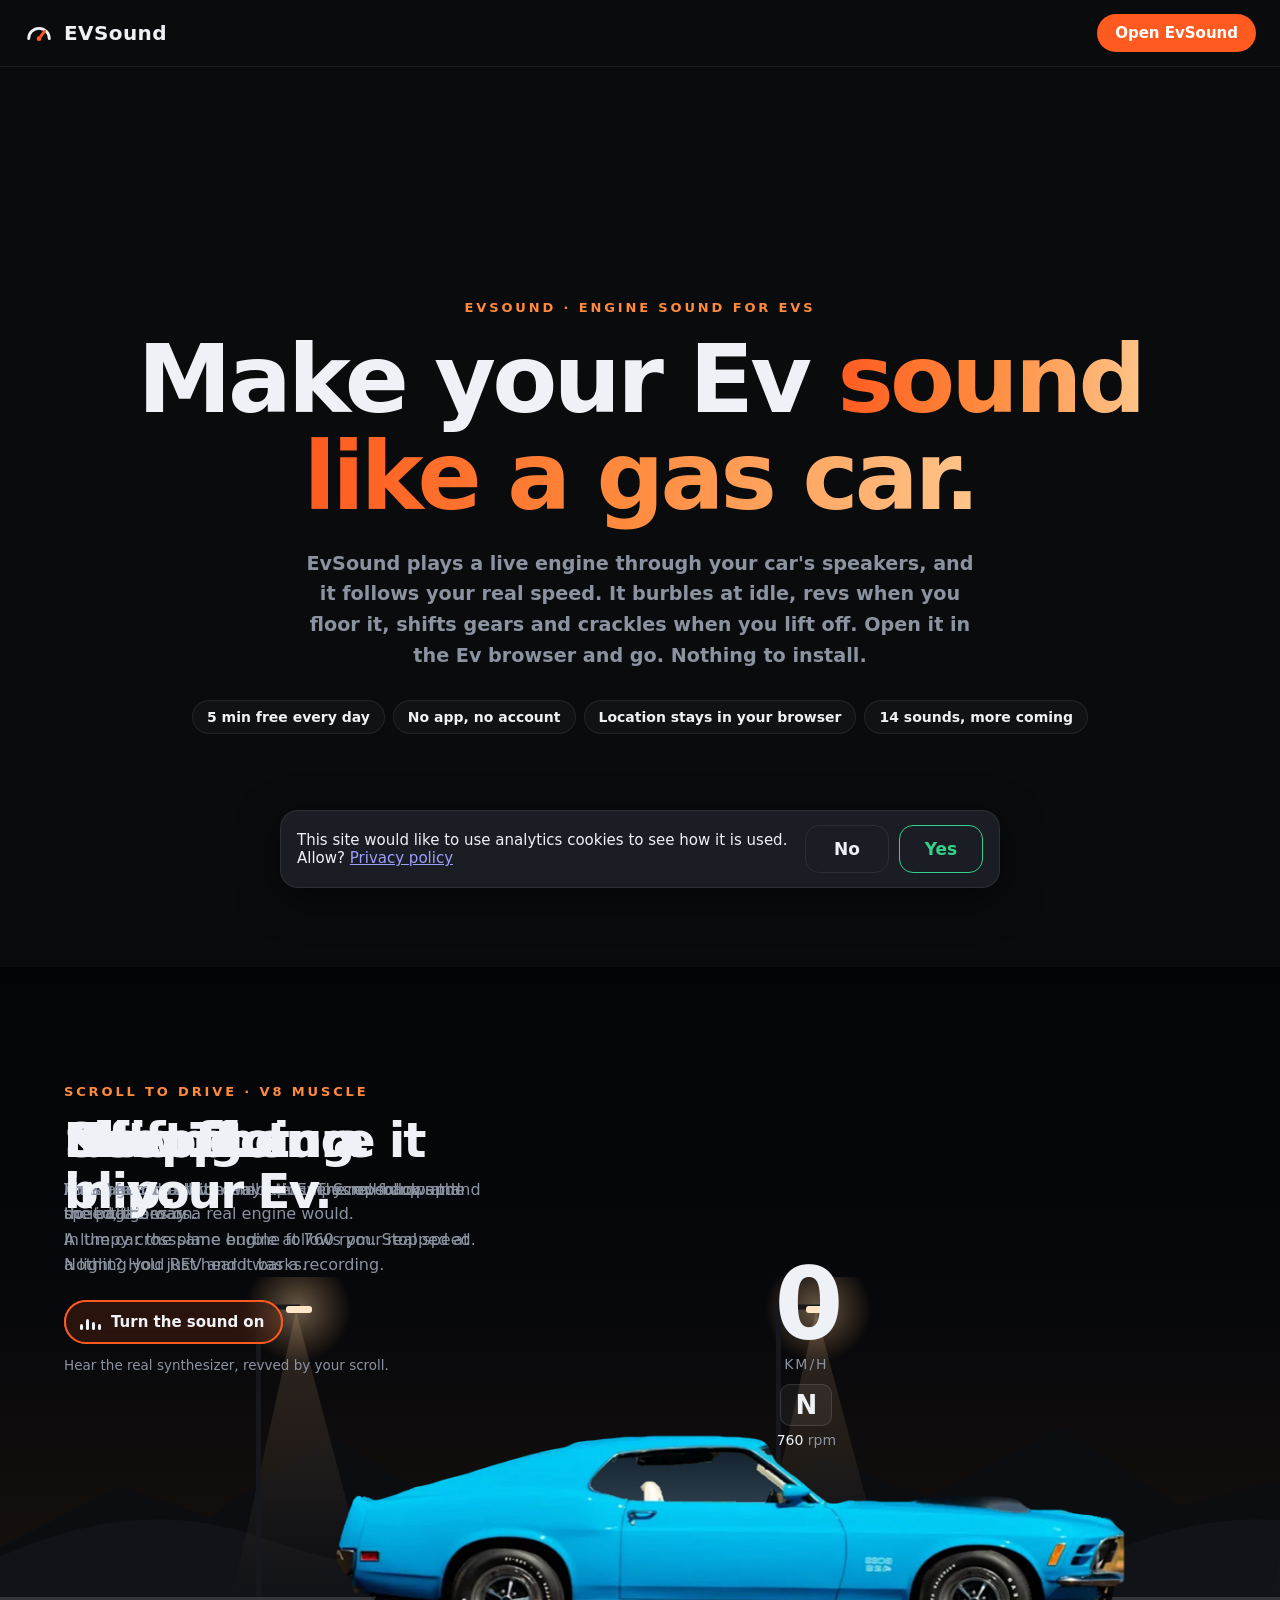
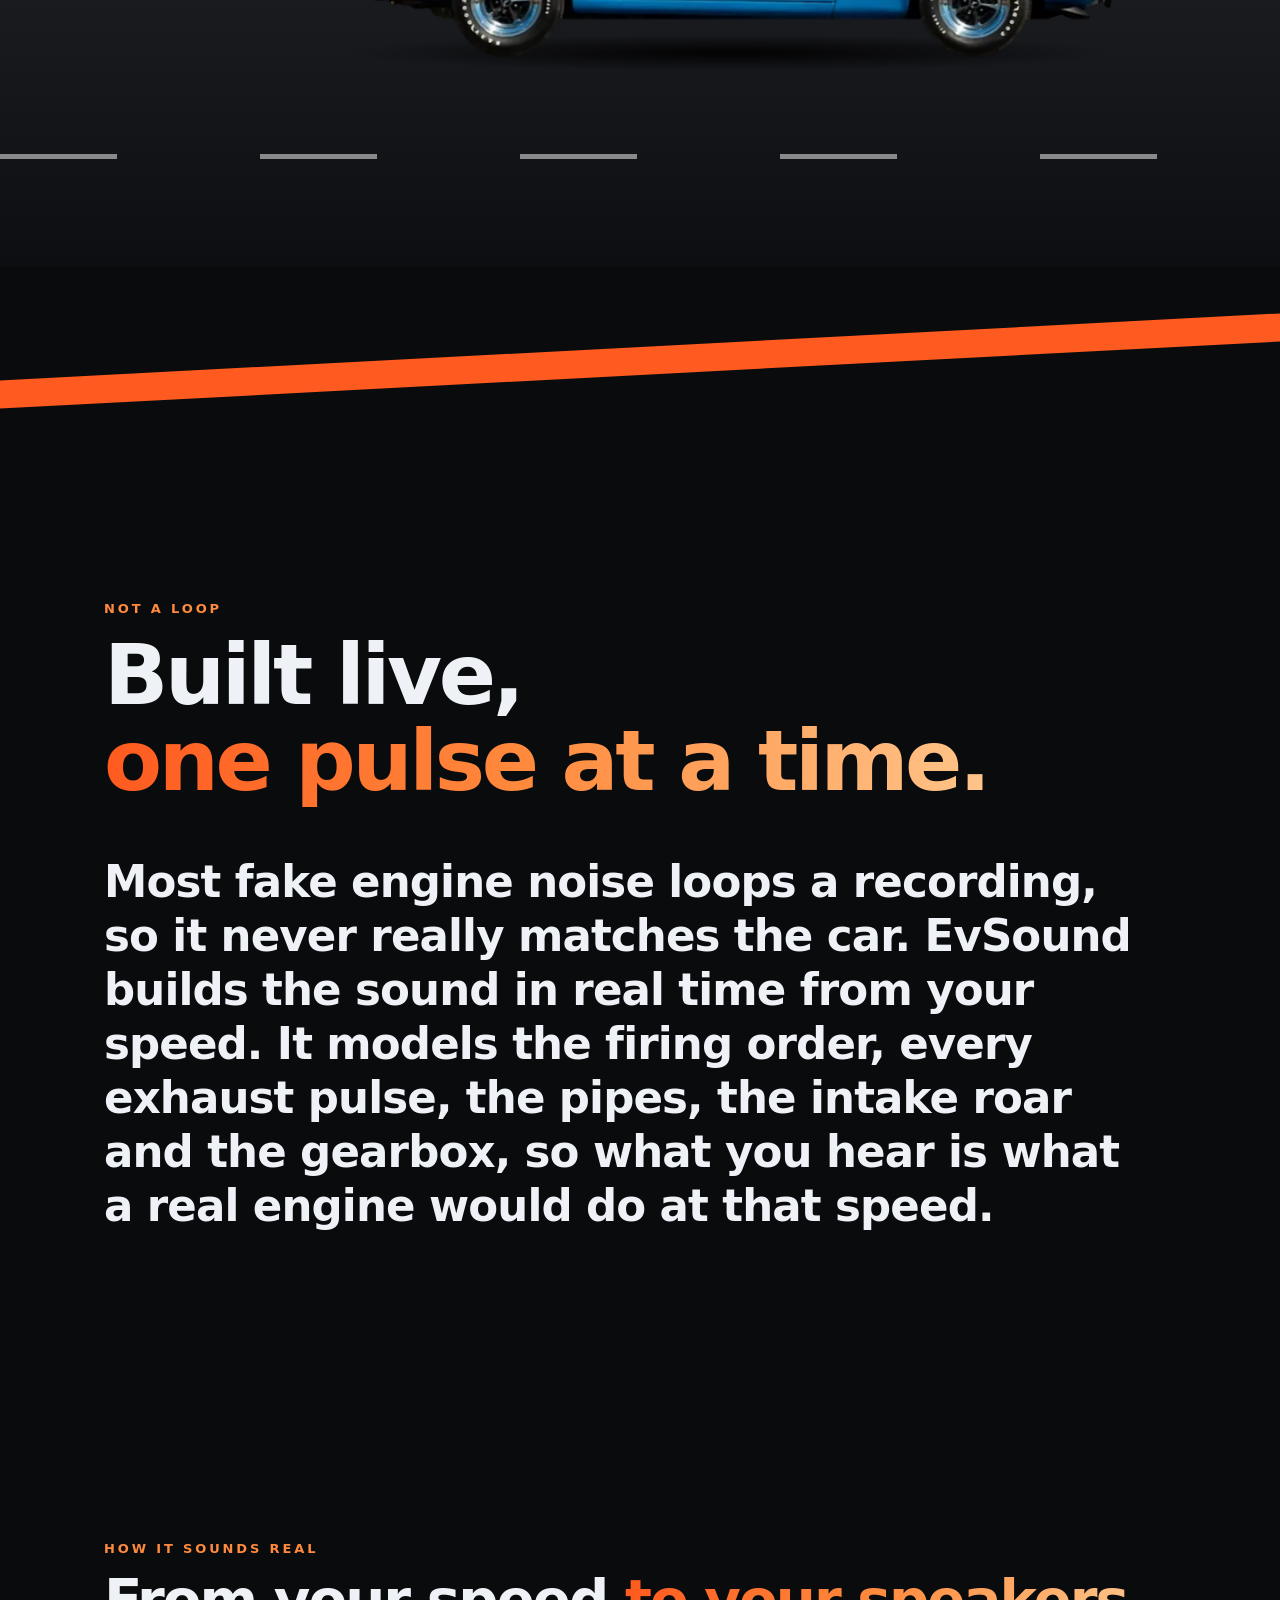
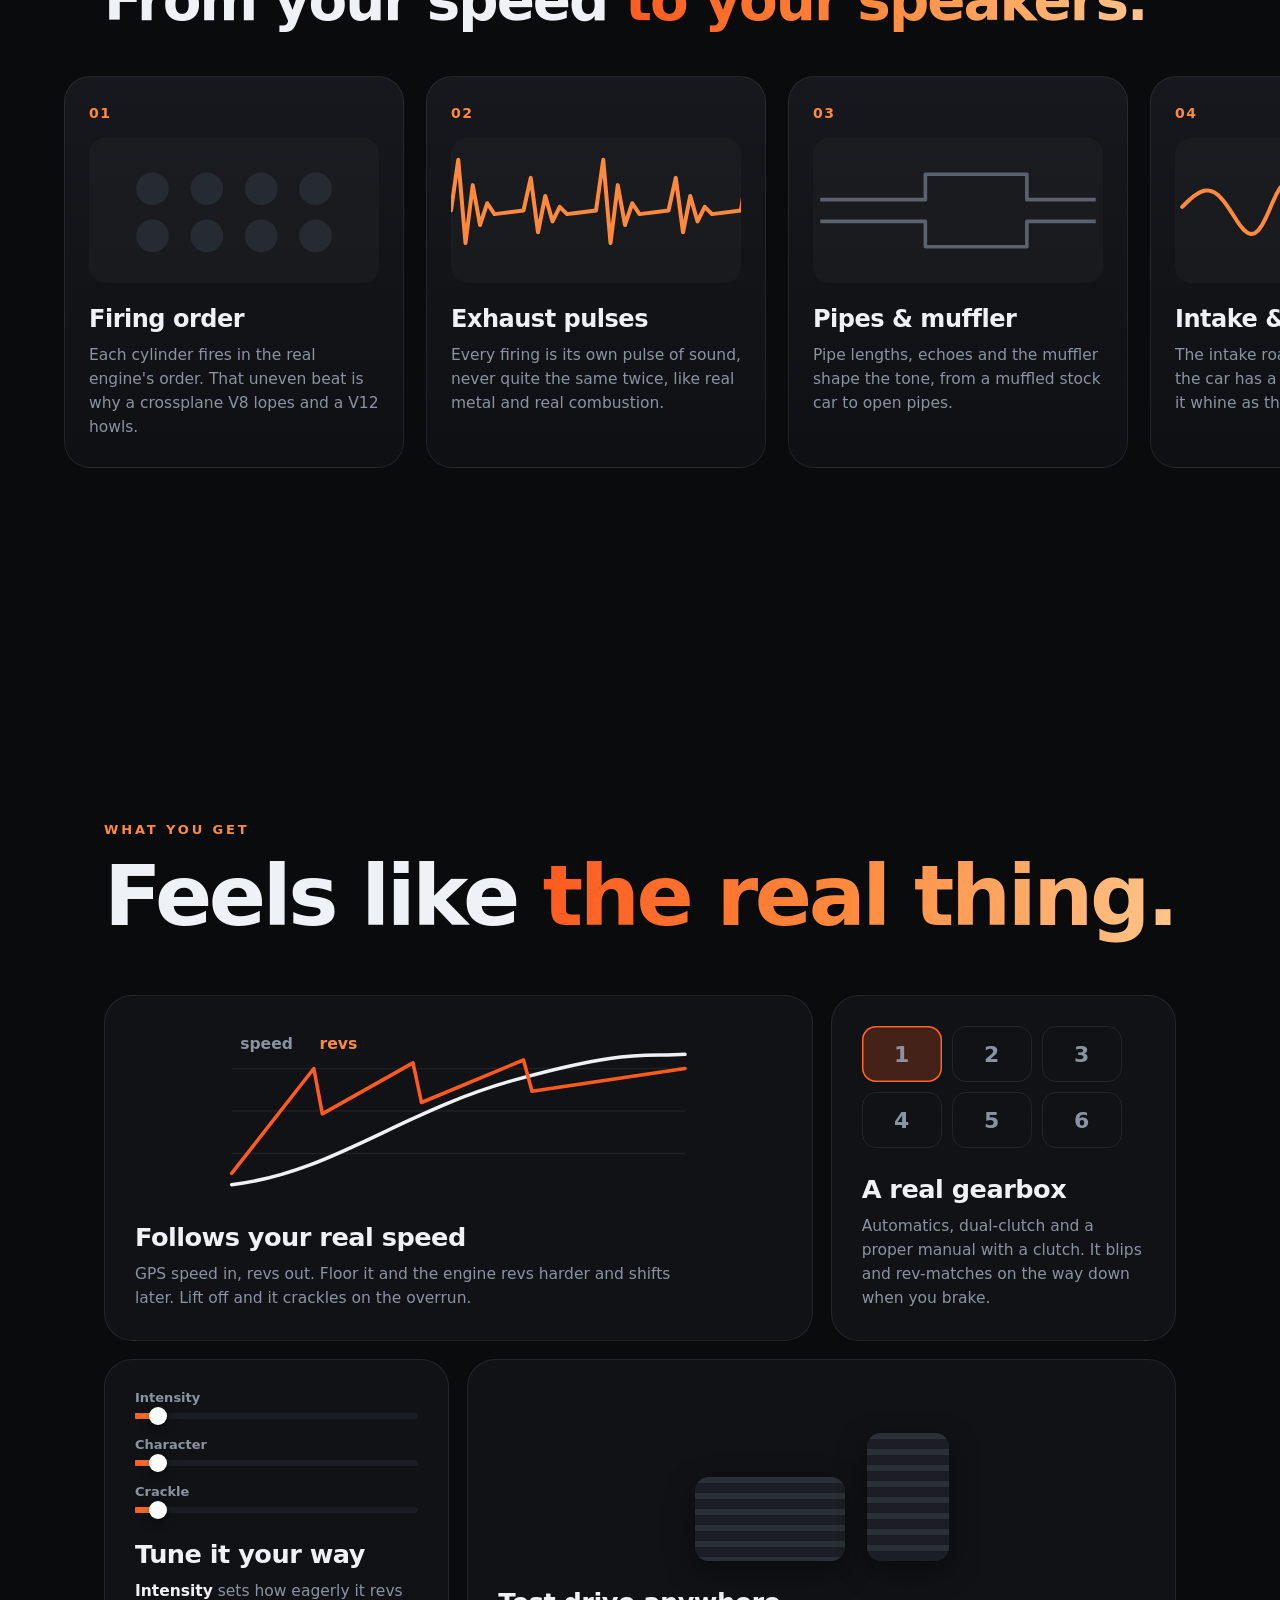
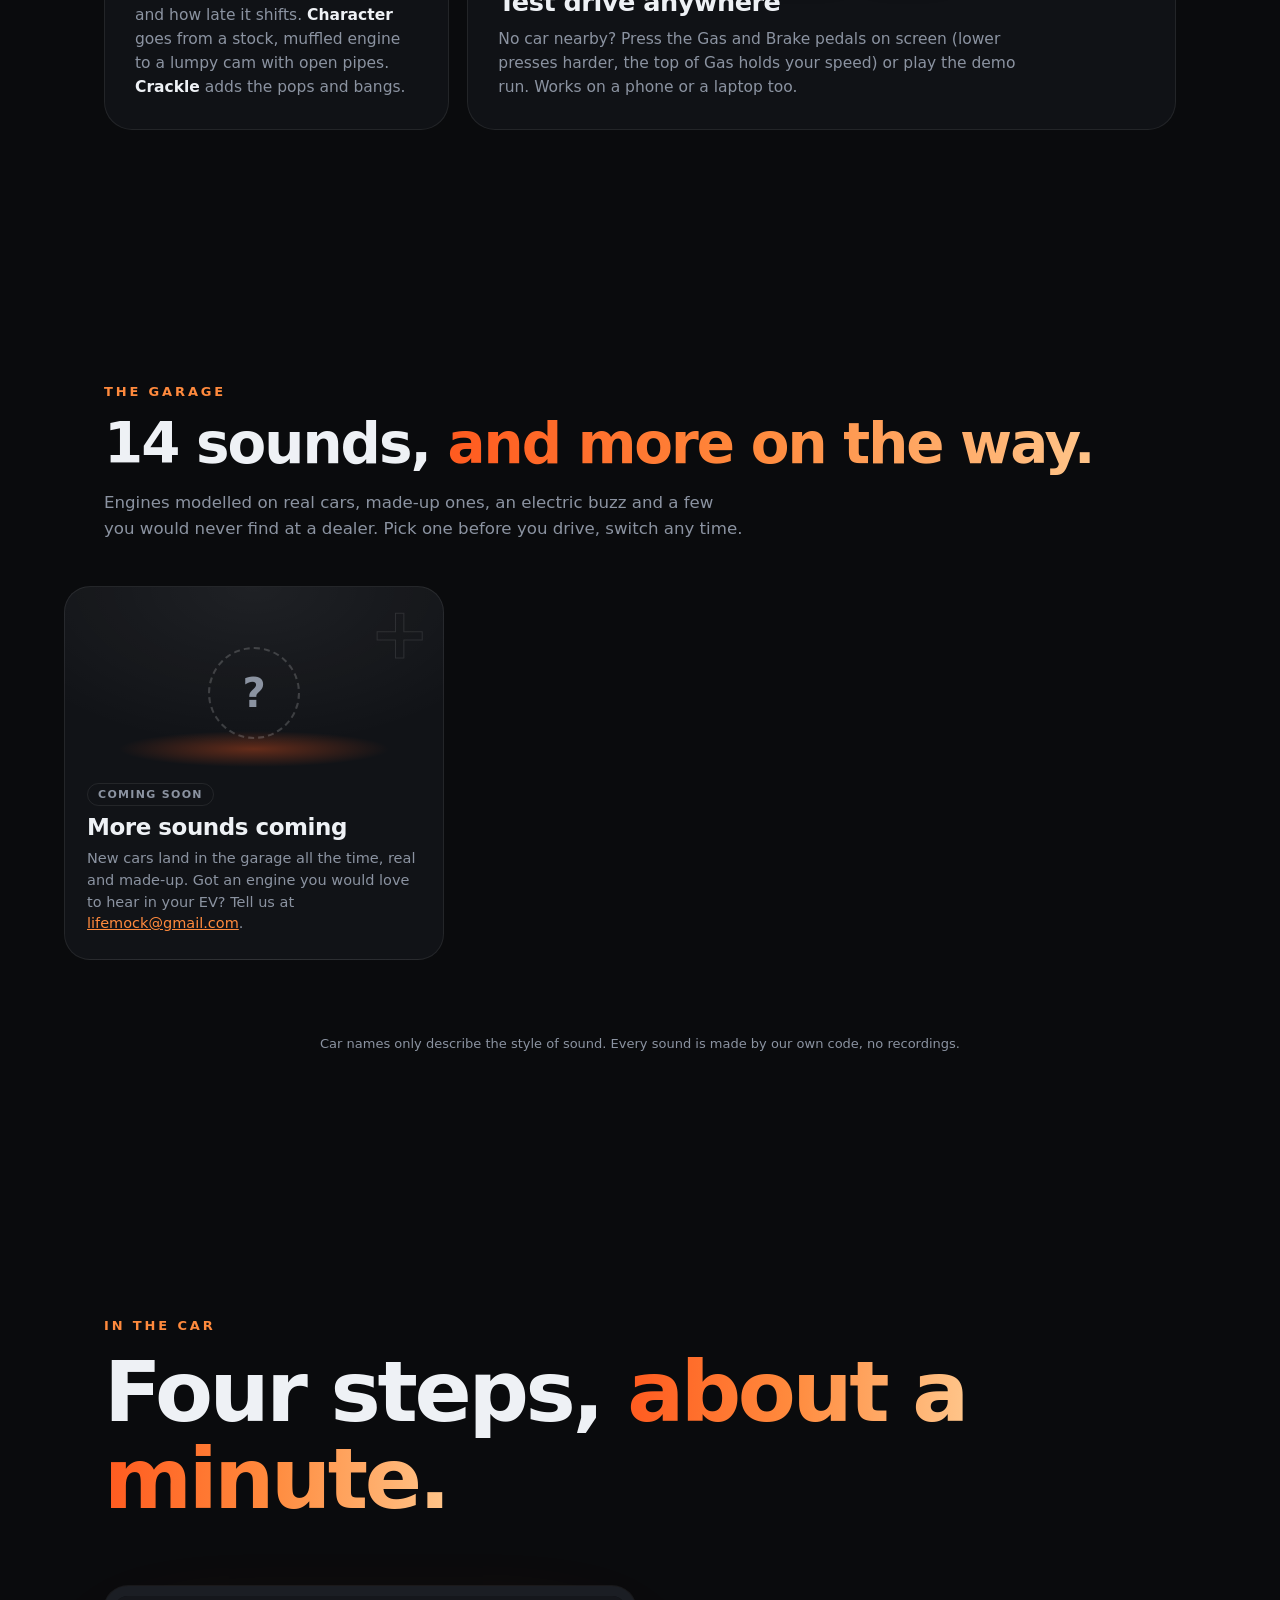
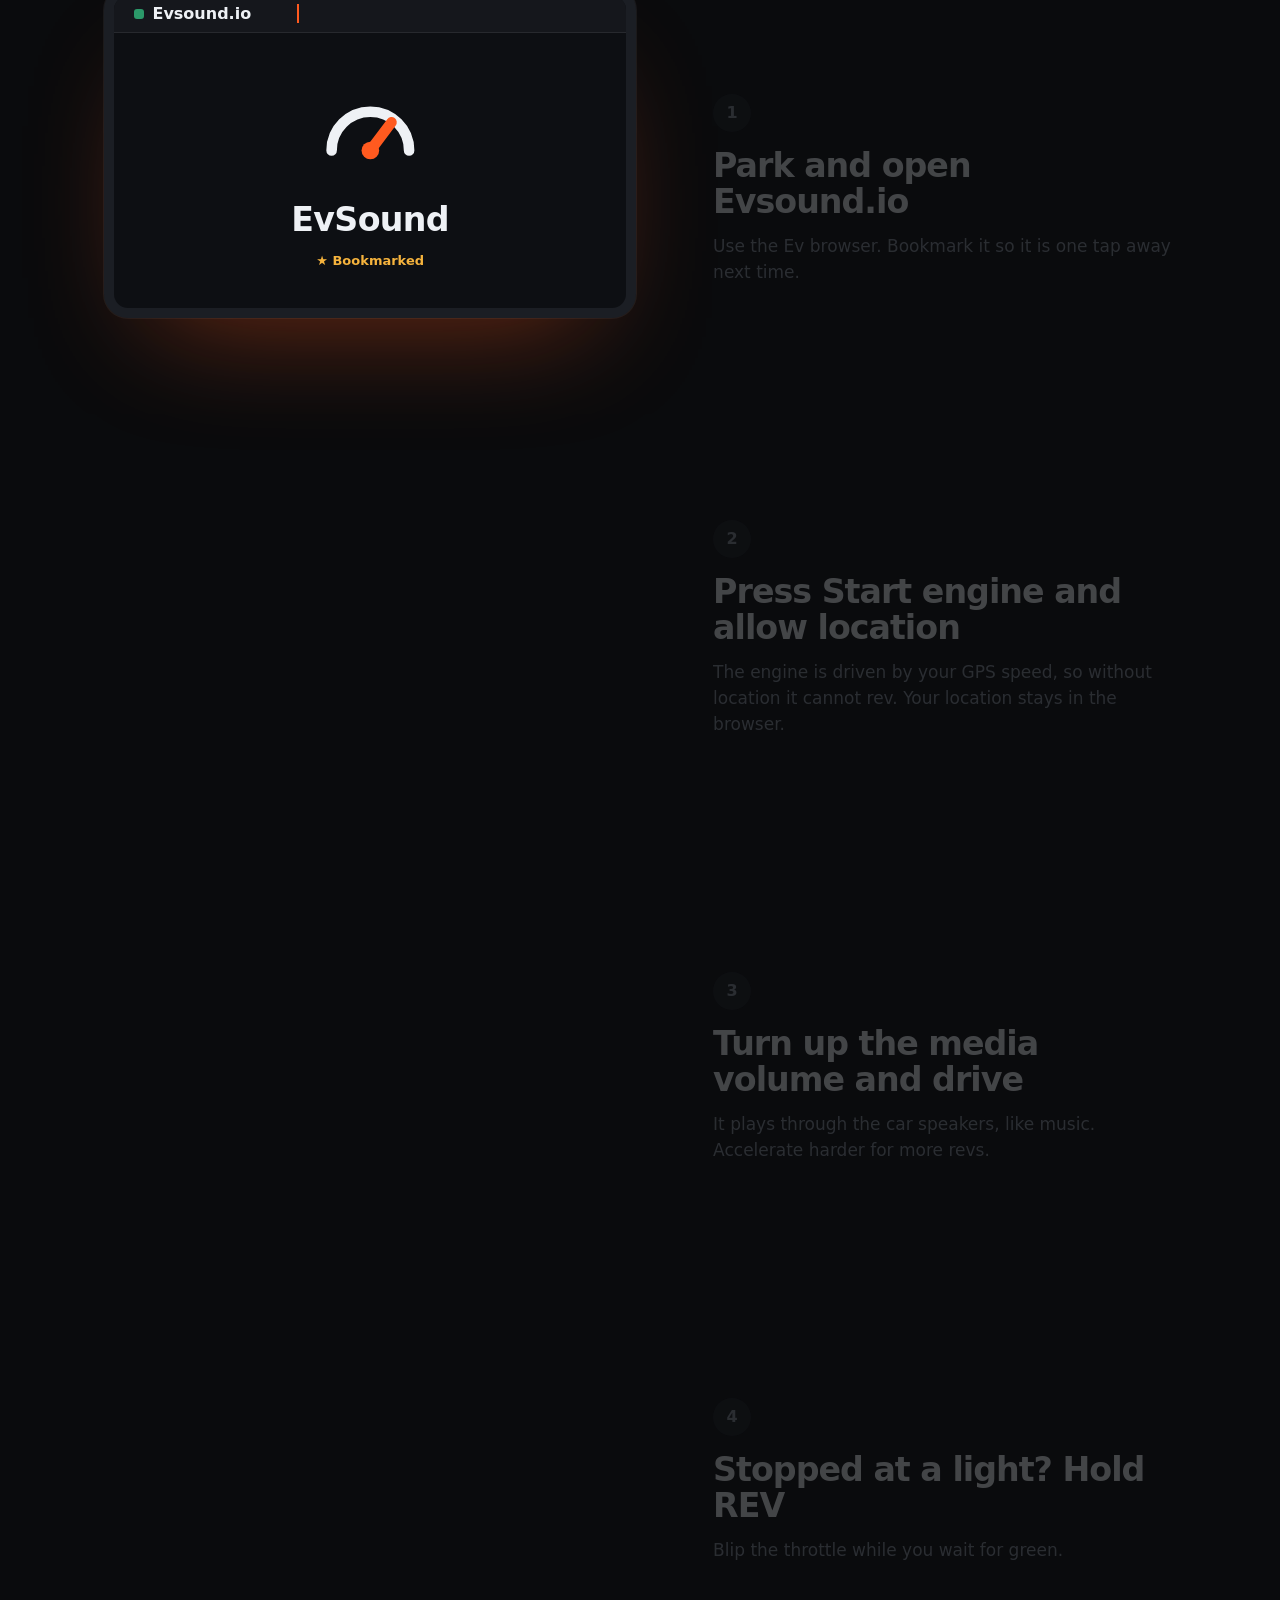
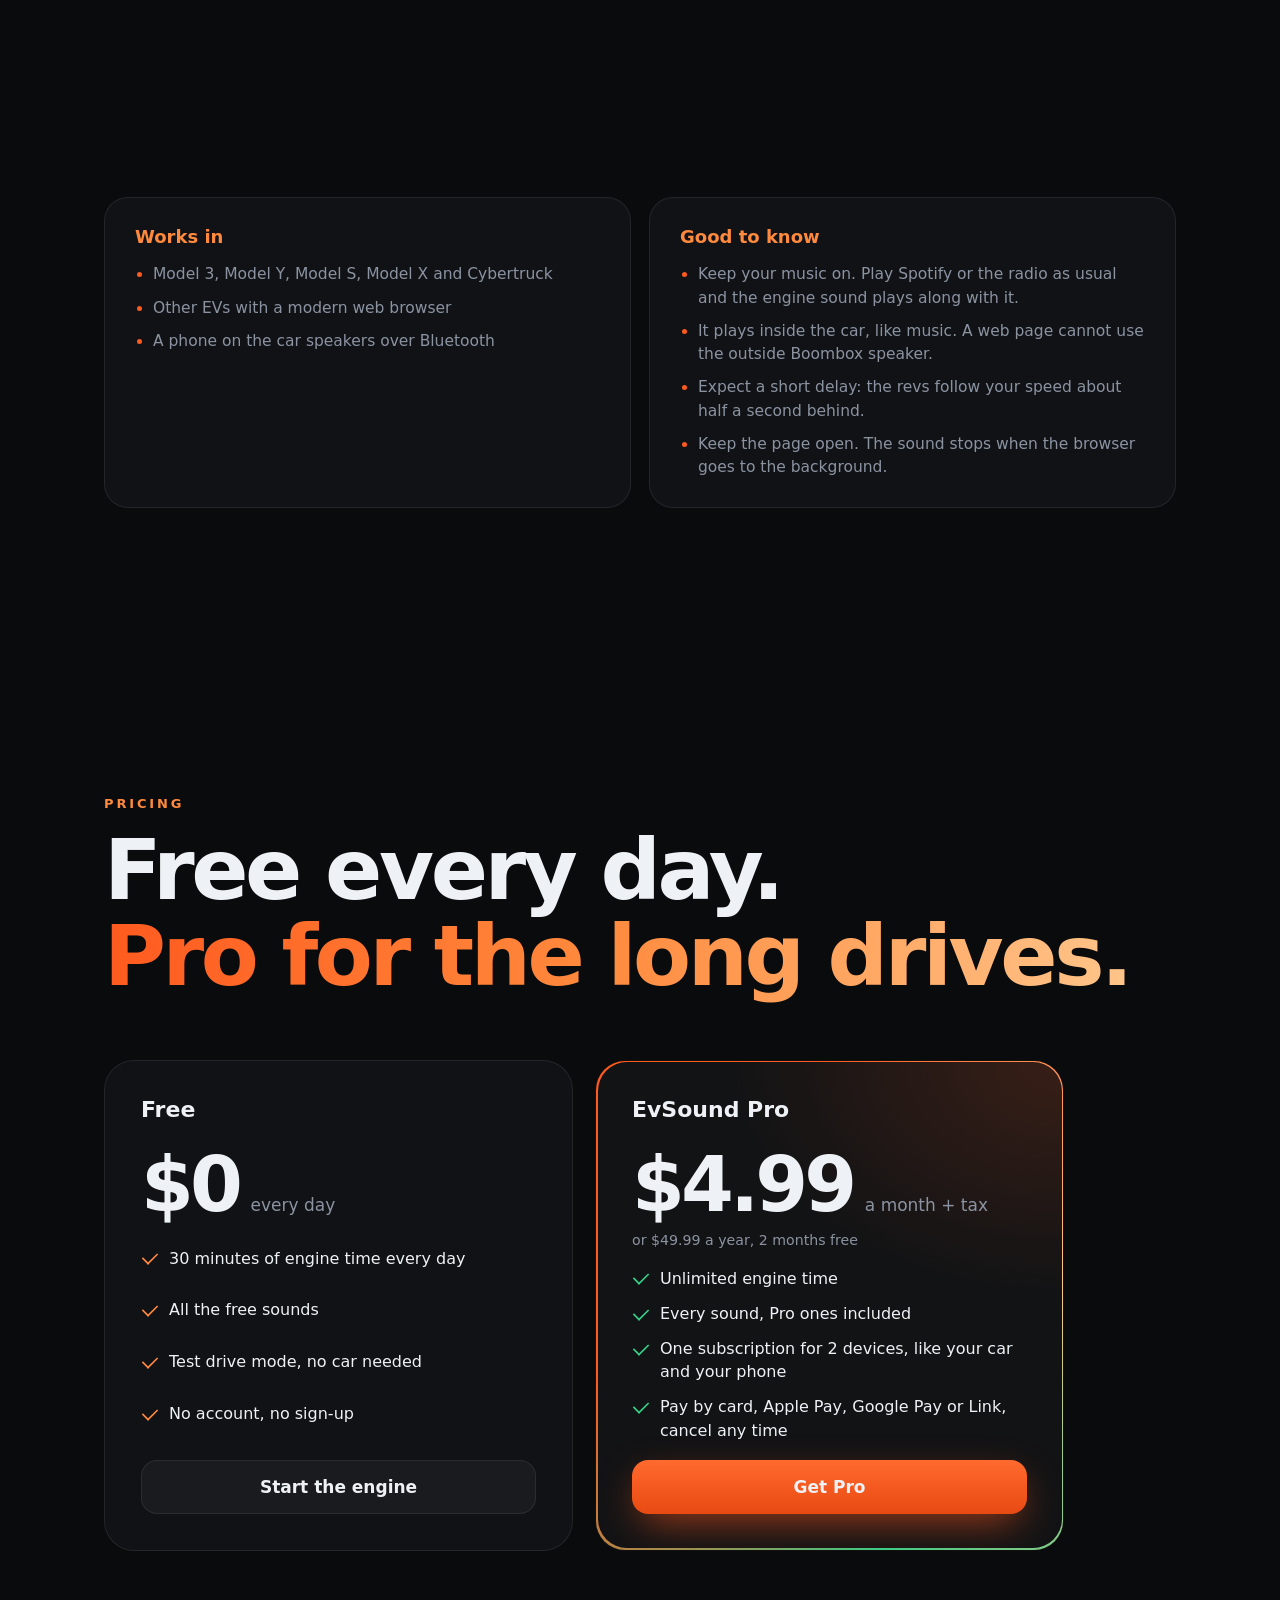
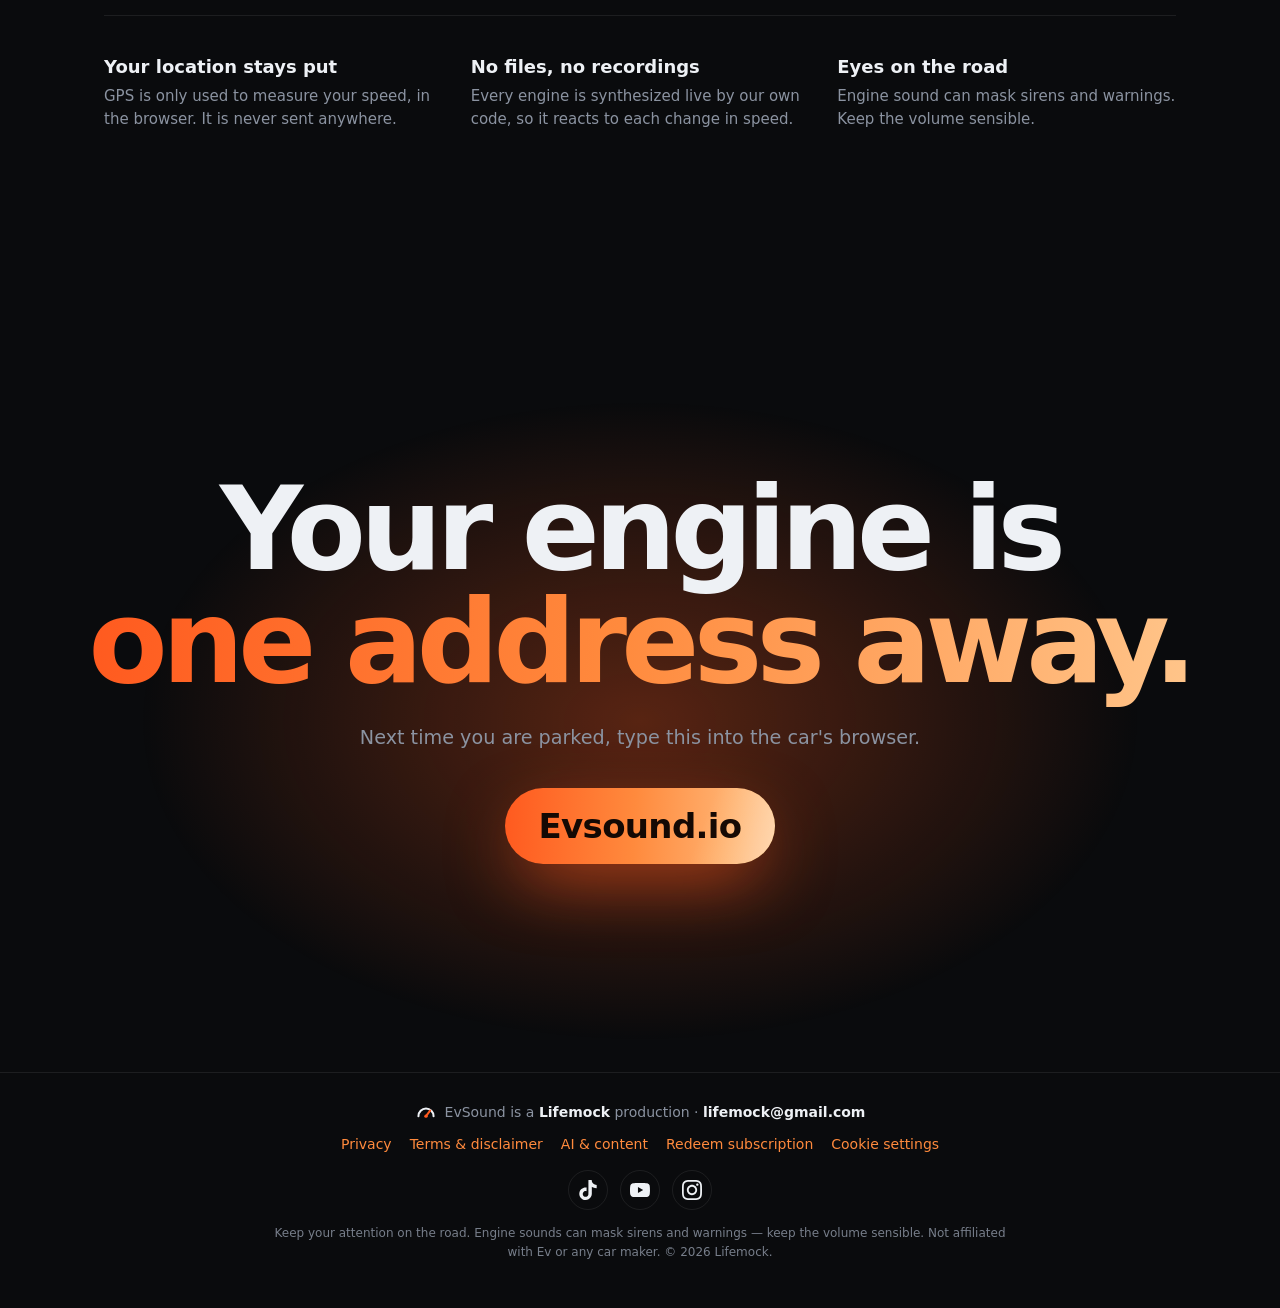
==== commit dc990b69: "Fix change time left" ====
--- a/explore.html
+++ b/explore.html
@@ -315,7 +315,7 @@
           <h3>Free</h3>
           <p class="price"><b>$0</b> every day</p>
           <ul>
-            <li>5 minutes of engine time every day</li>
+            <li>30 minutes of engine time every day</li>
             <li>All the free sounds</li>
             <li>Test drive mode, no car needed</li>
             <li>No account, no sign-up</li>
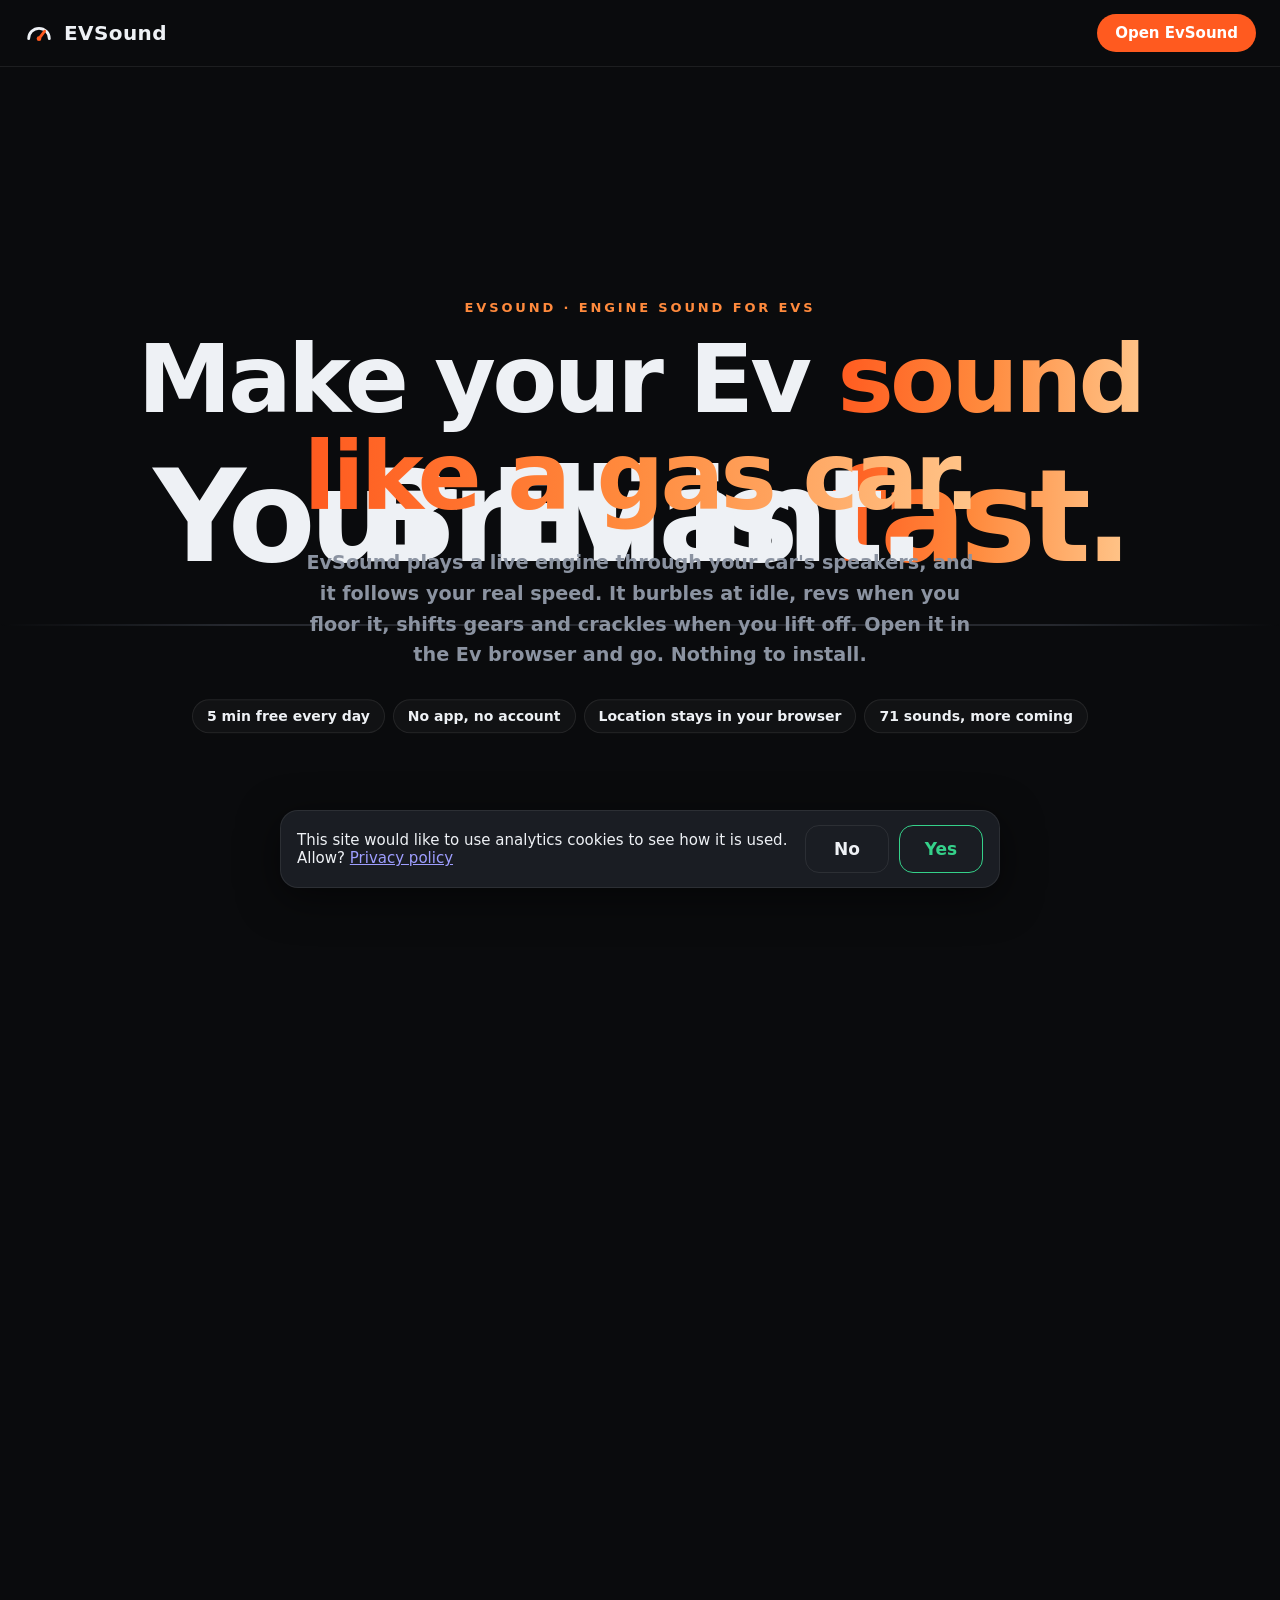
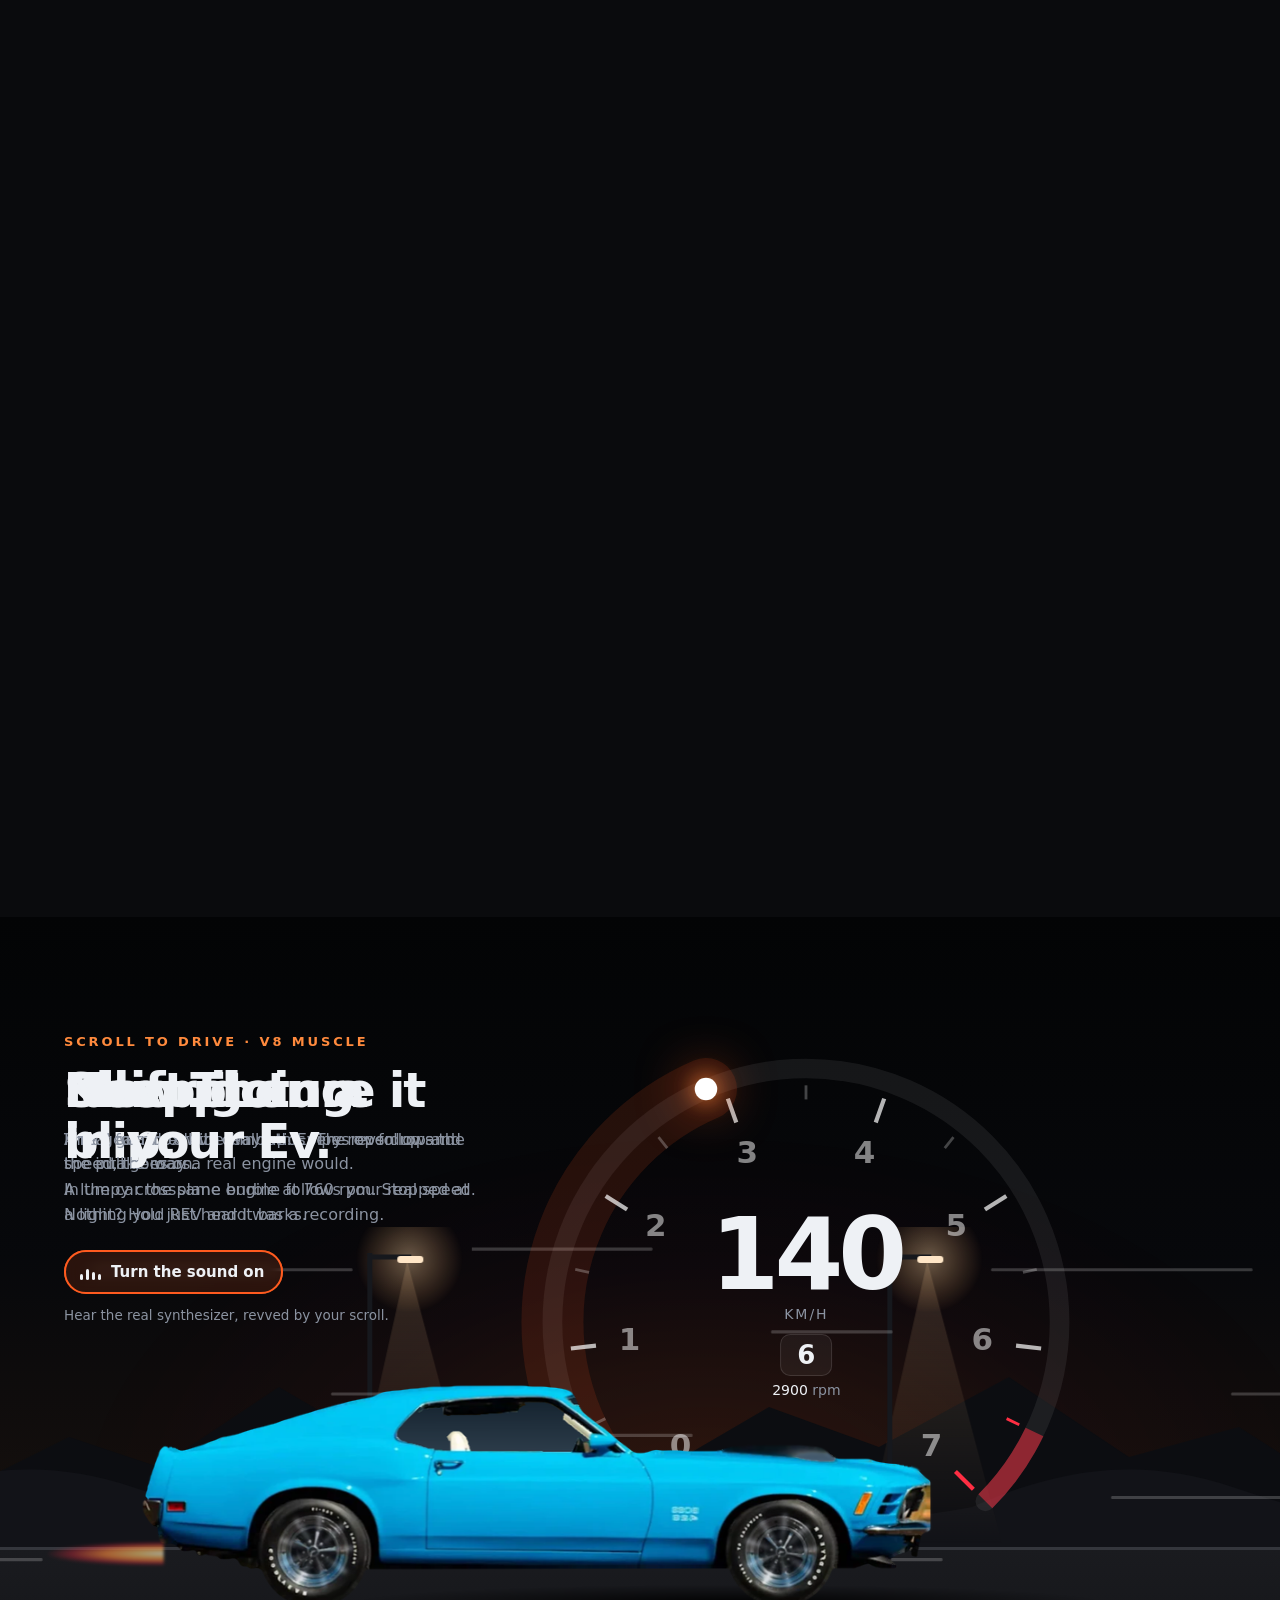
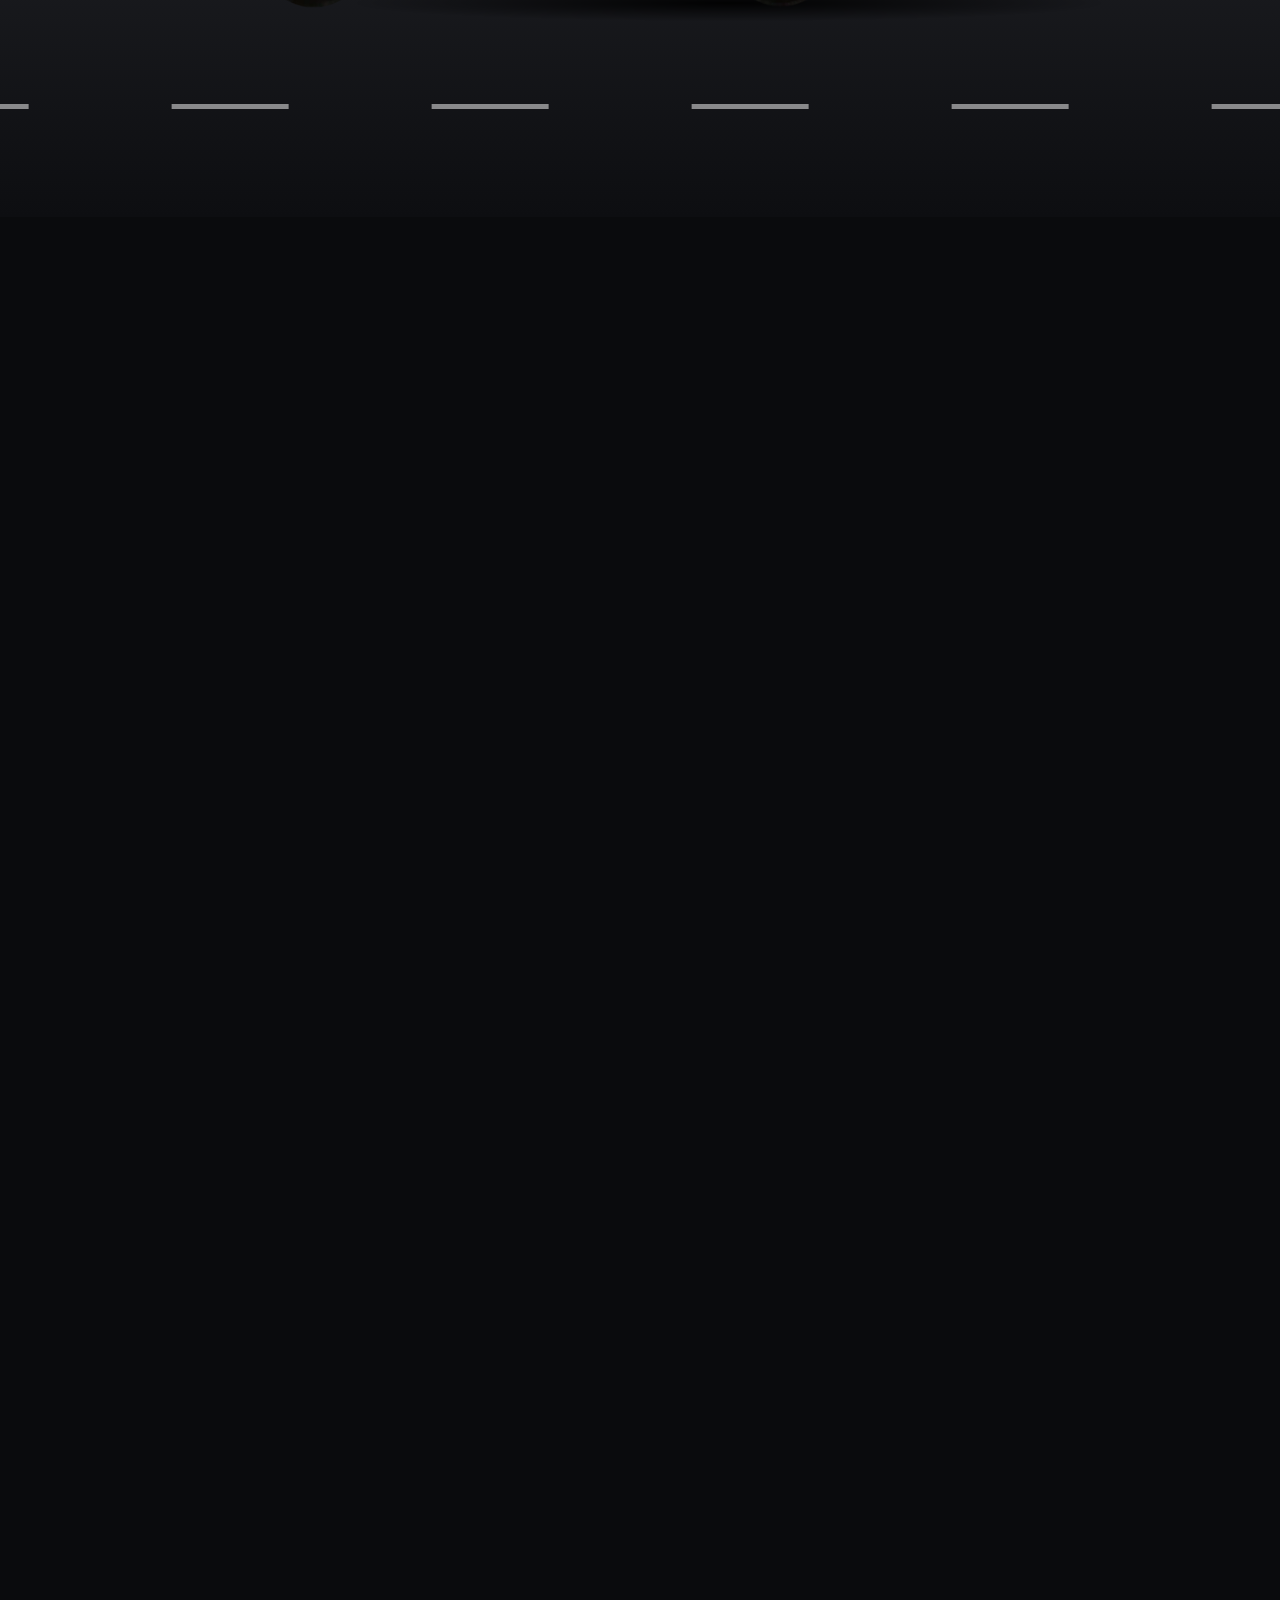
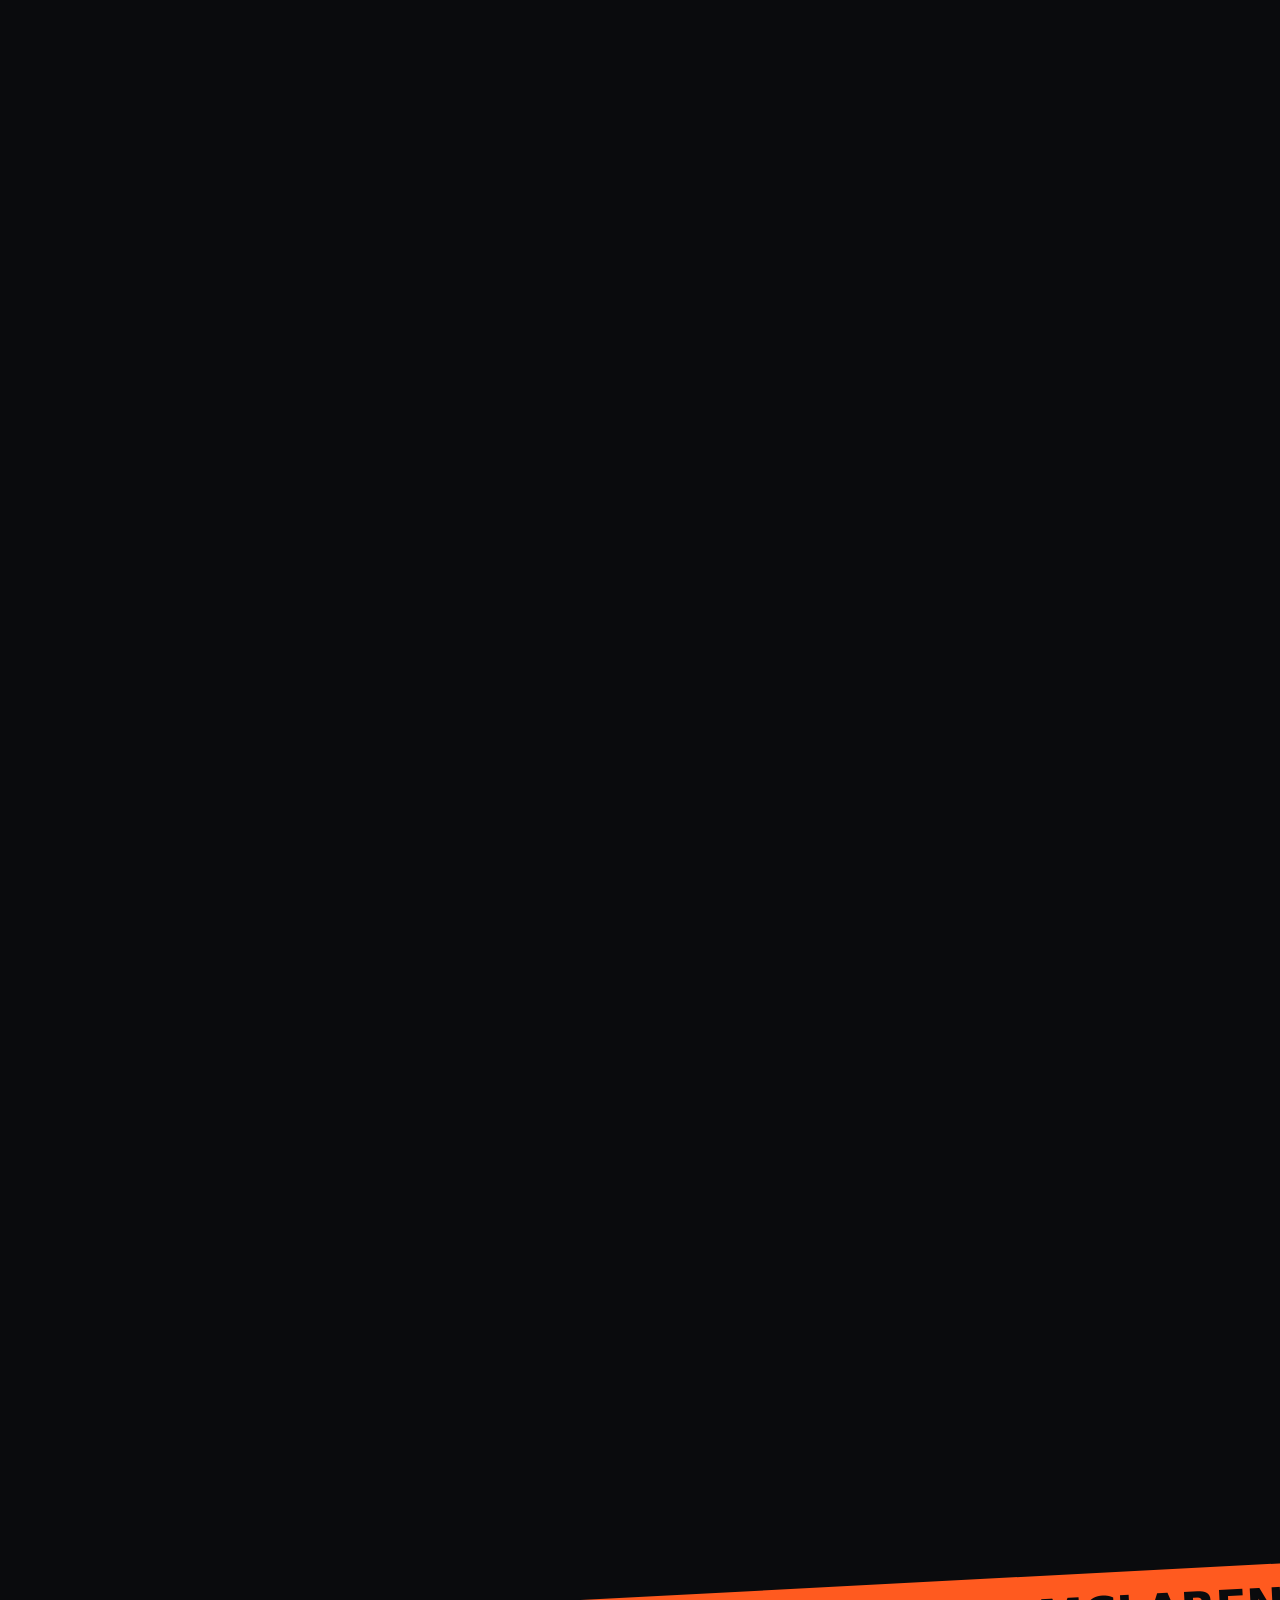
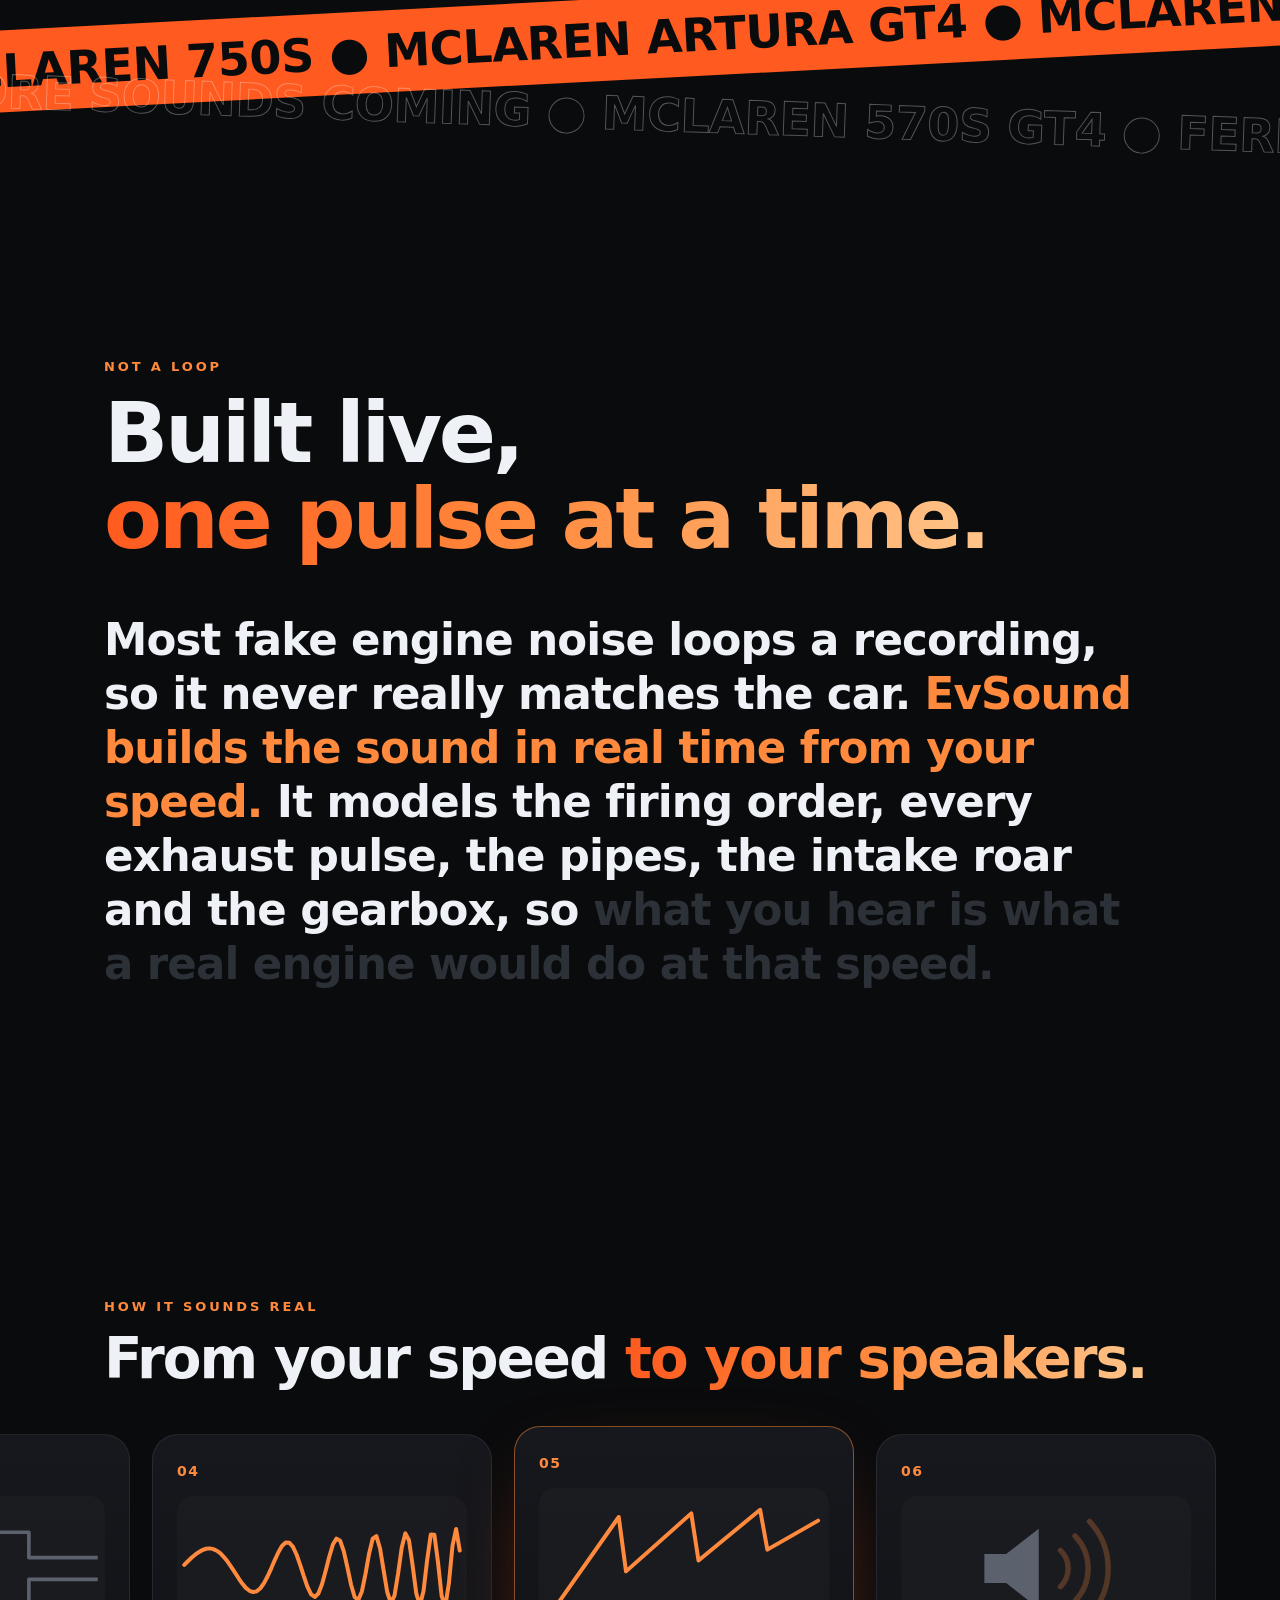
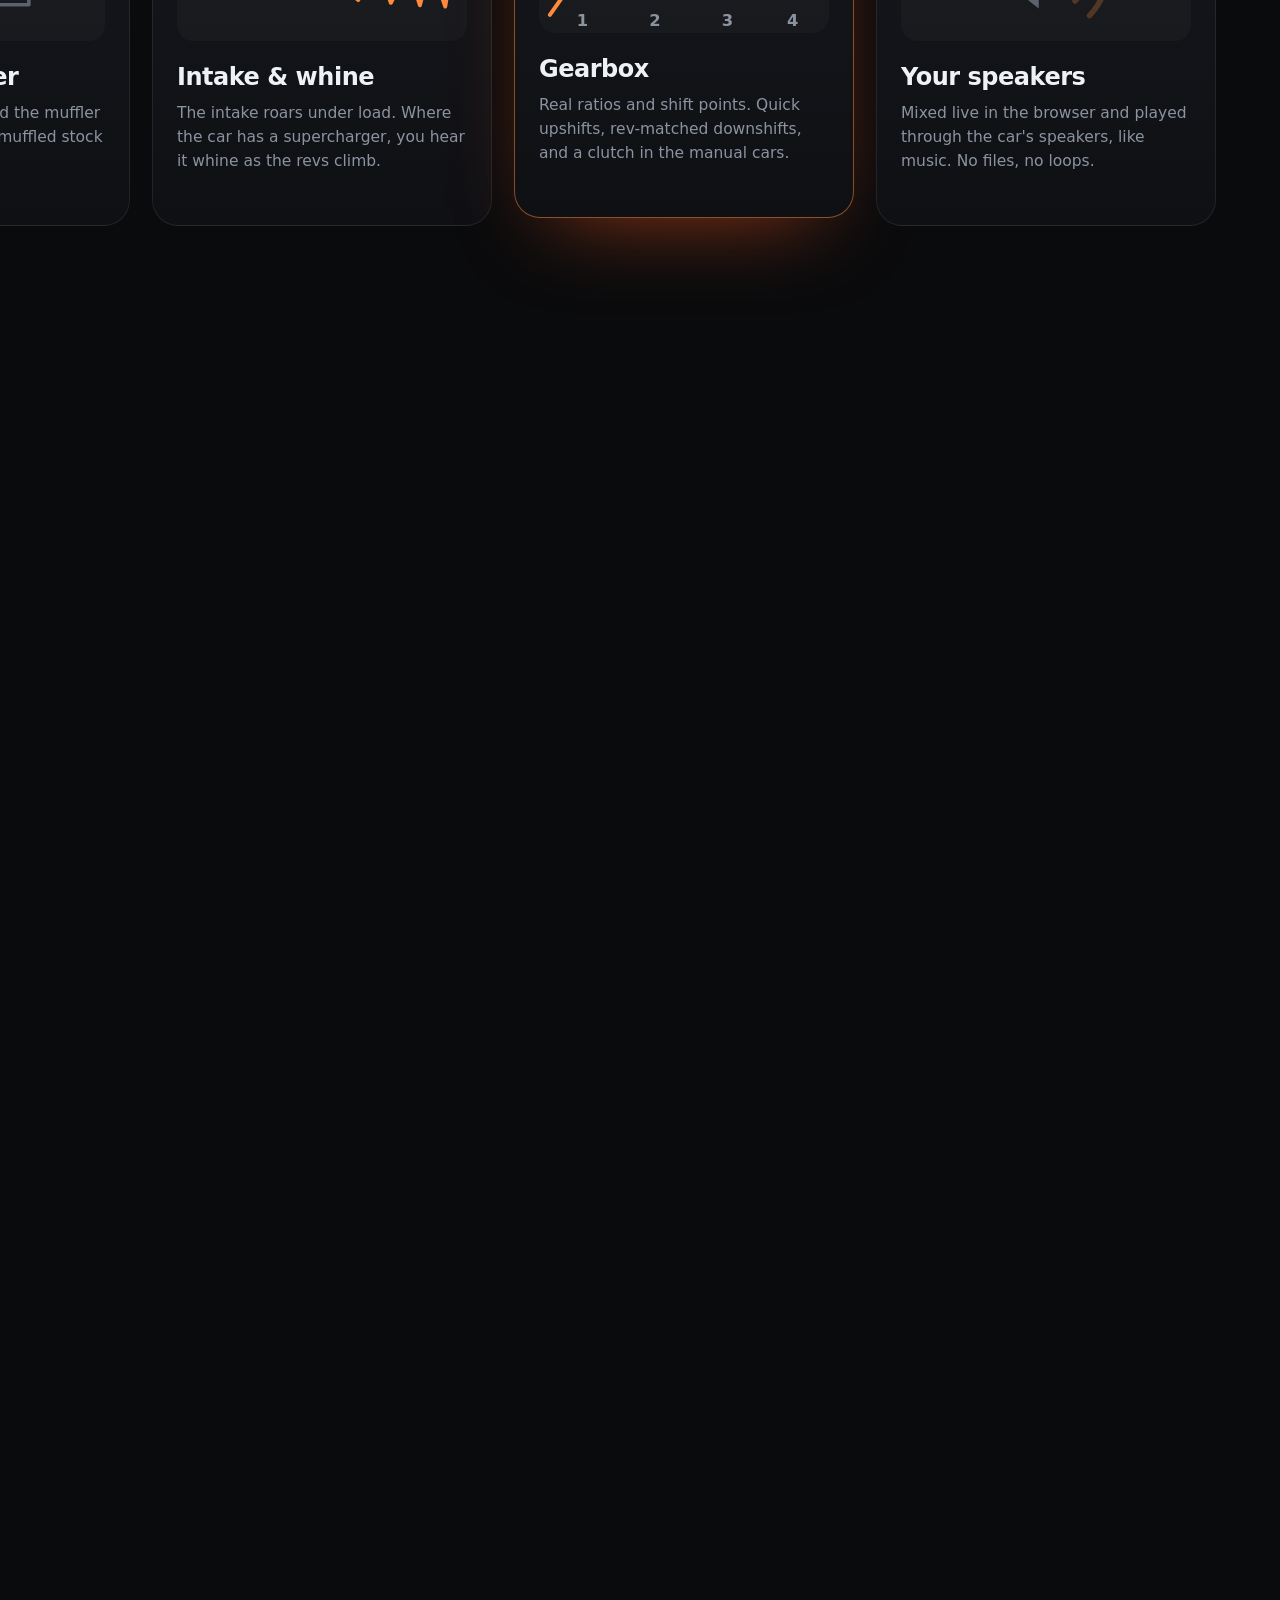
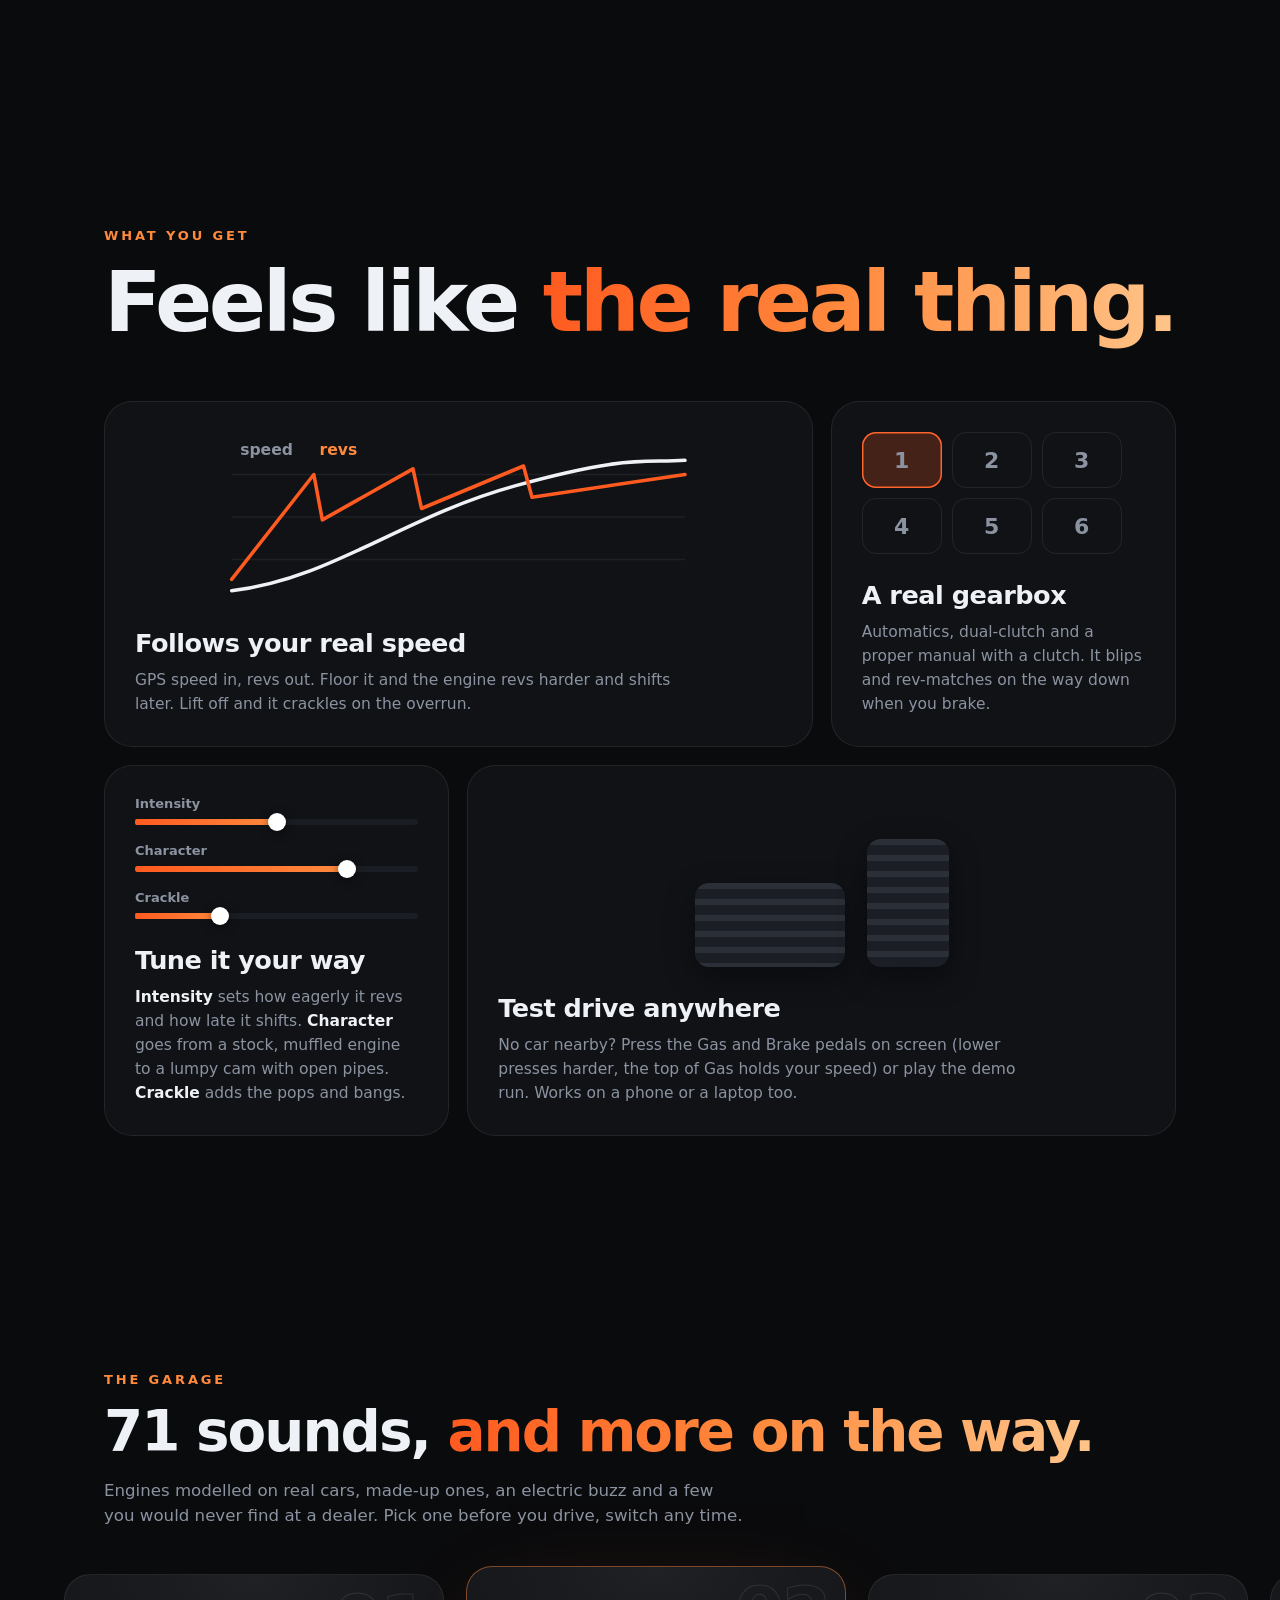
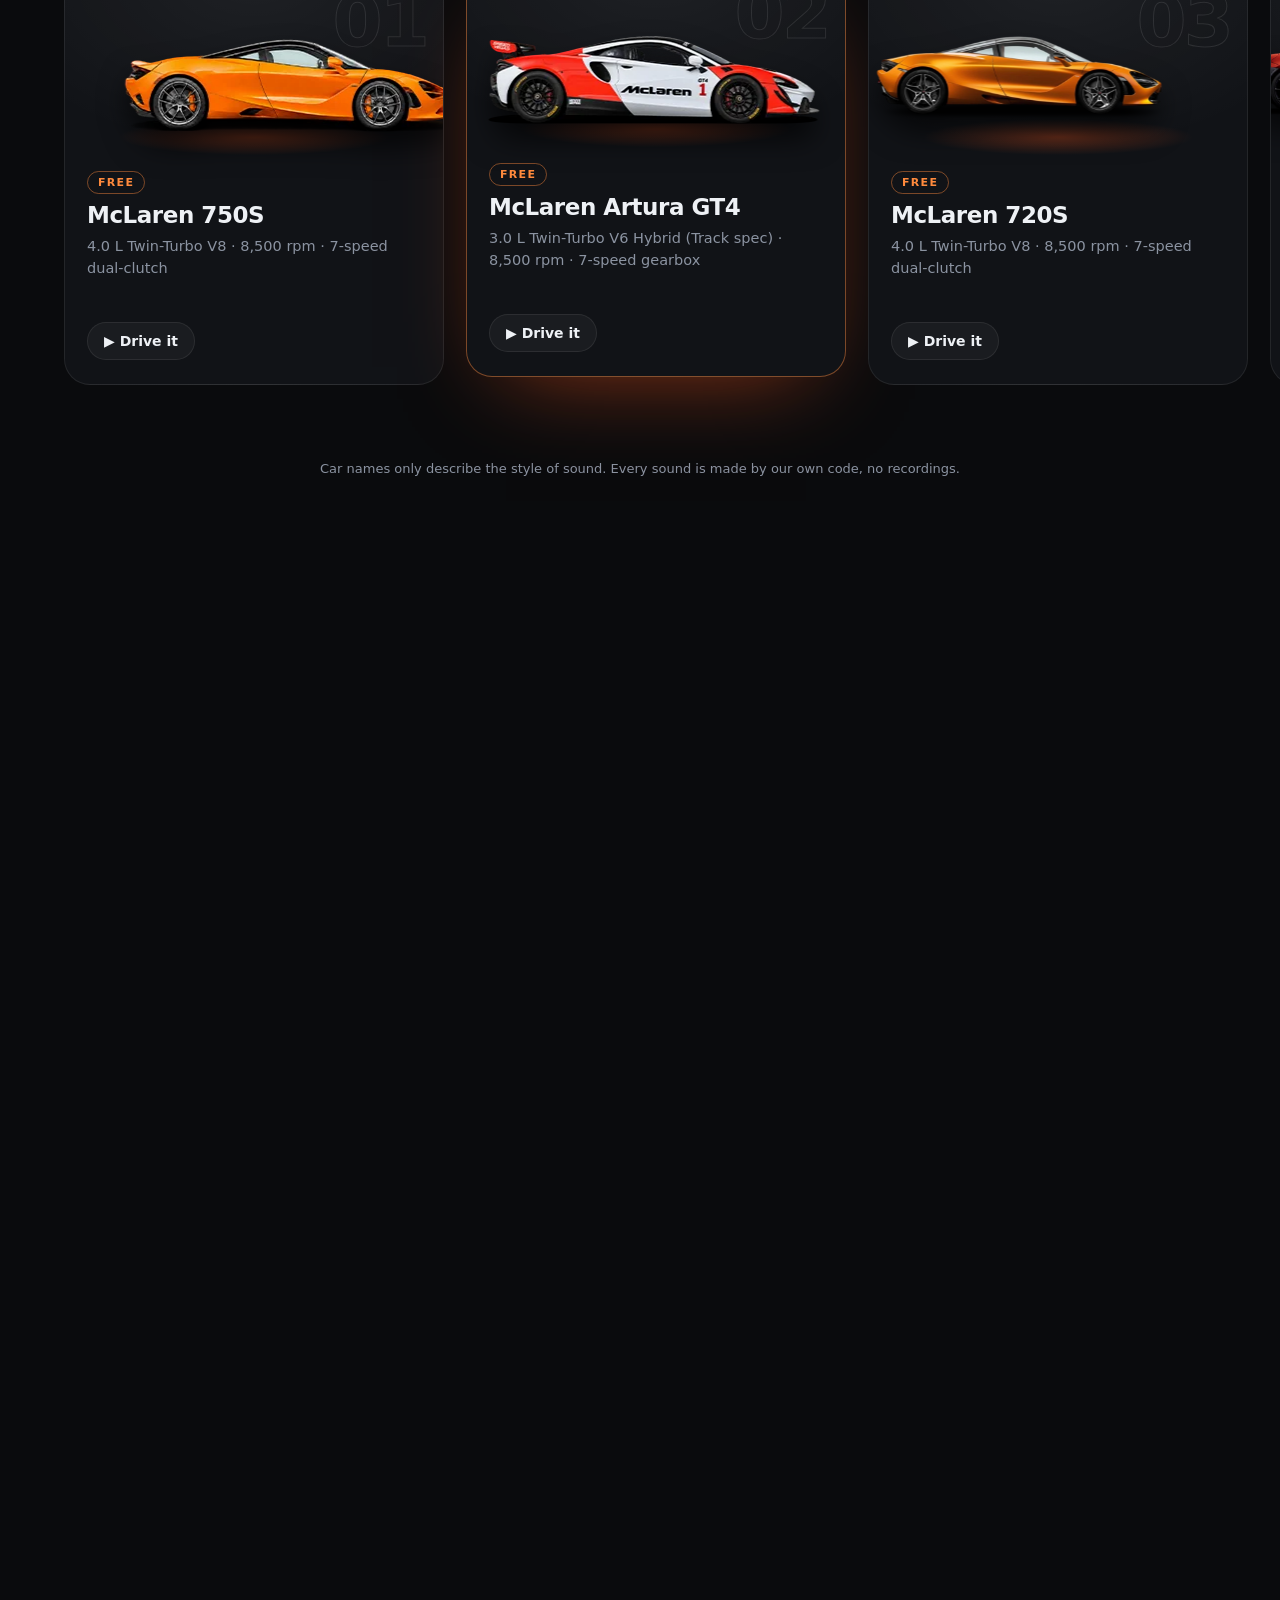
==== commit be60c75f: "Fix change update expore page" ====
--- a/explore.html
+++ b/explore.html
@@ -364,6 +364,7 @@
   </footer>
 
   <script src="js/cars.js"></script>
+  <script src="js/car-photos.js"></script>
   <script src="js/engine-dsp.js"></script>
   <script src="js/audio.js"></script>
   <script src="js/story.js"></script>
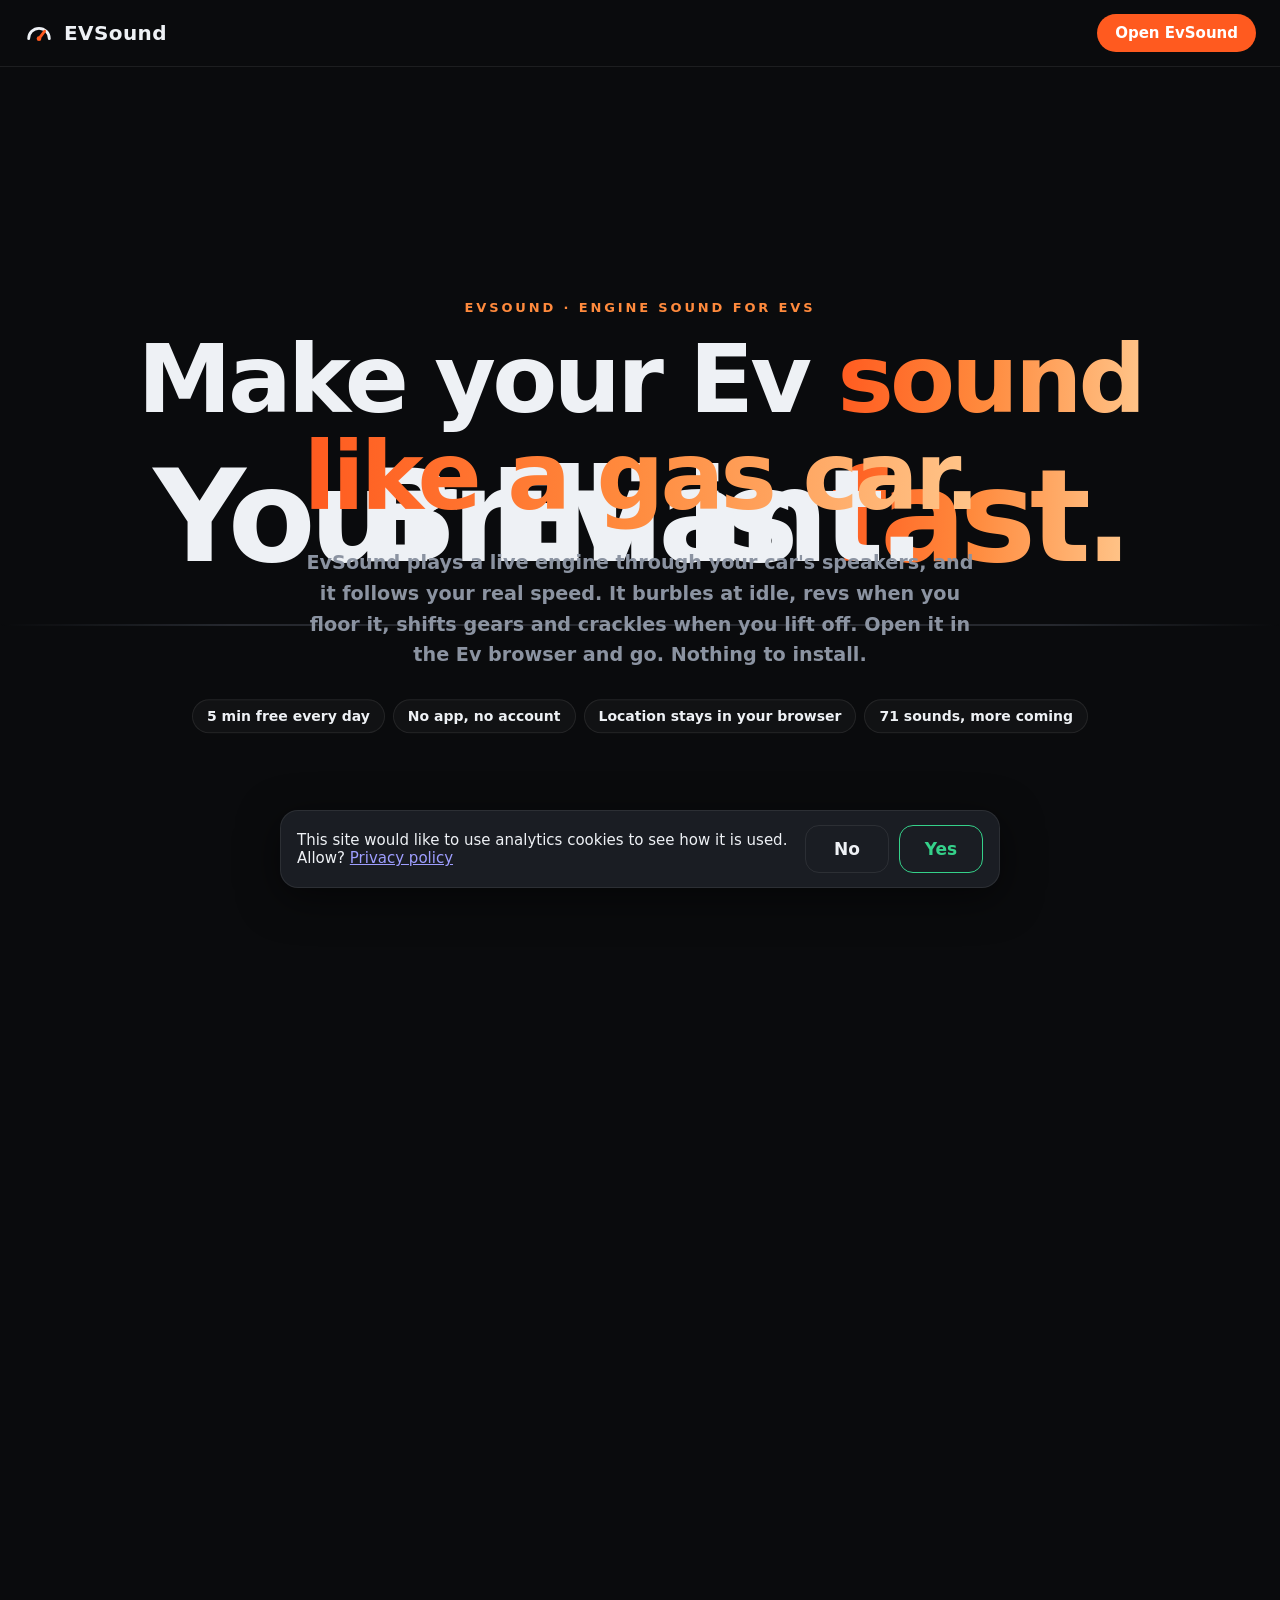
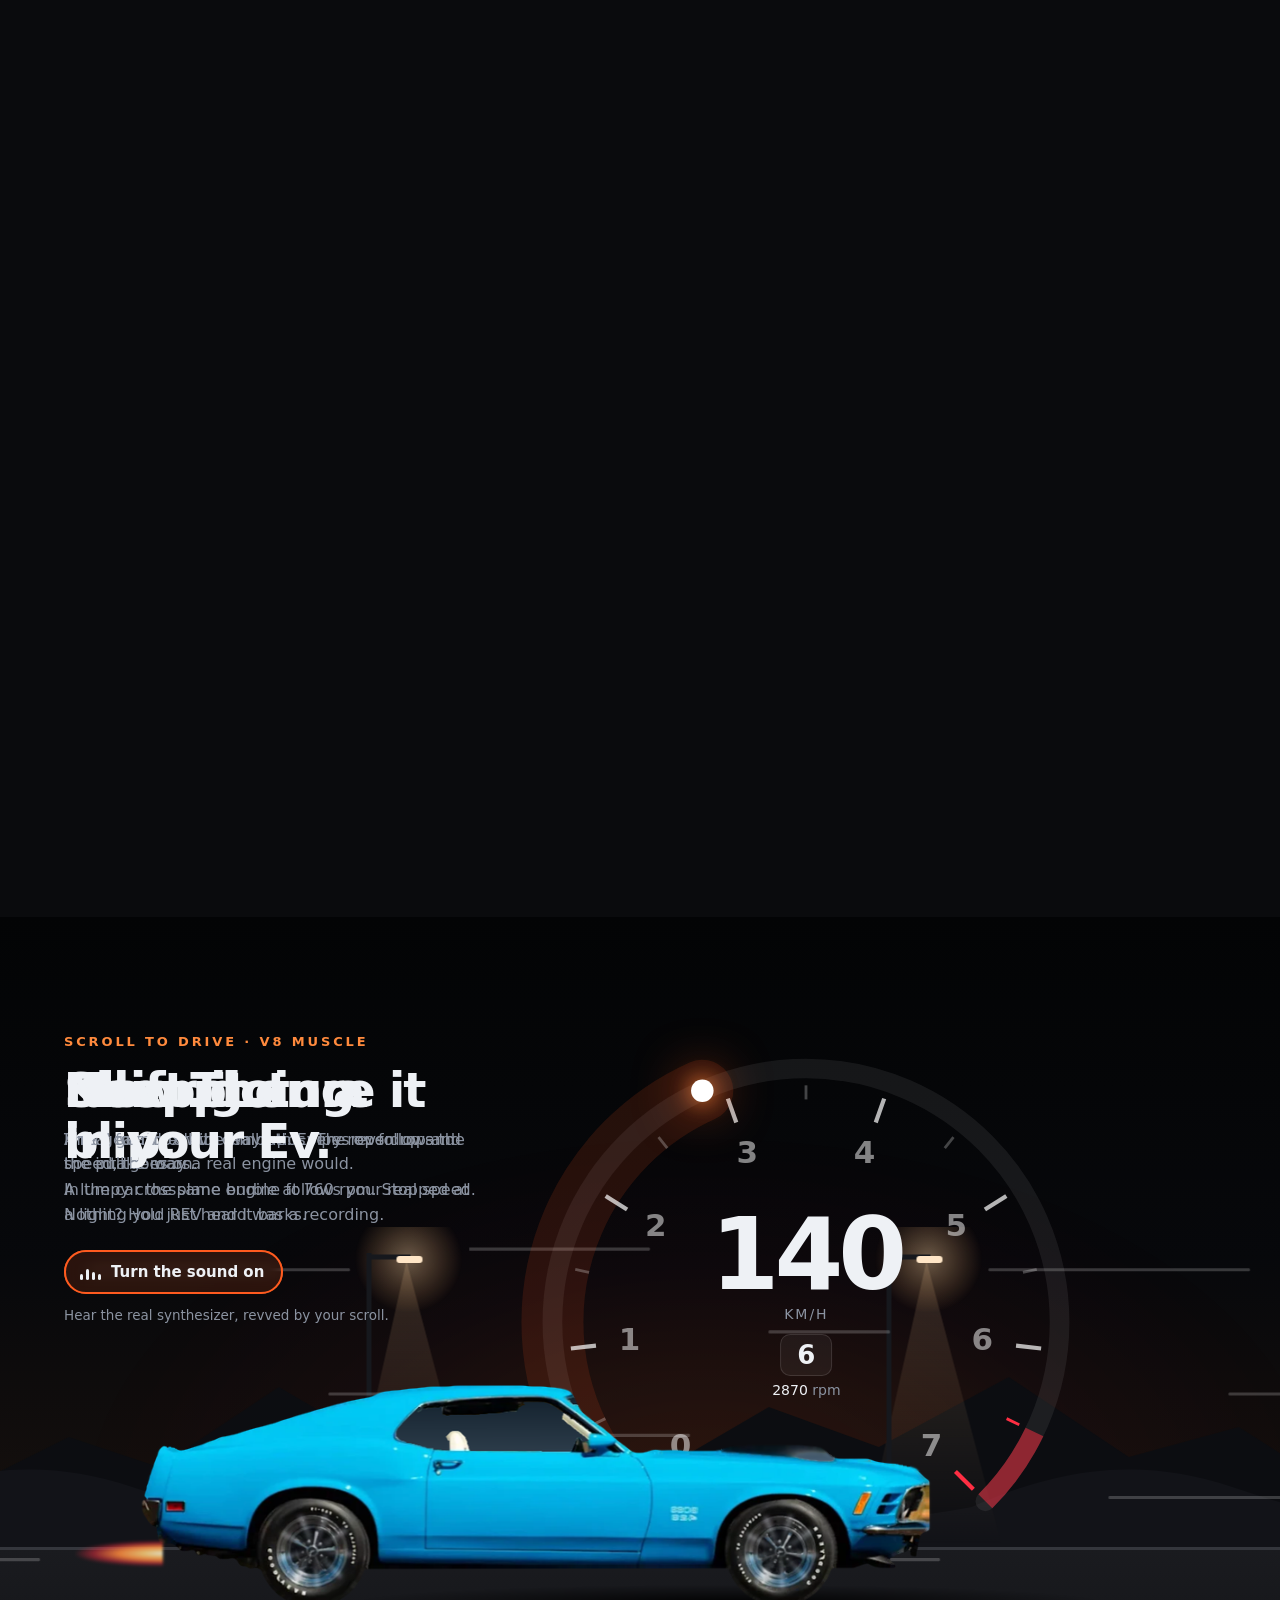
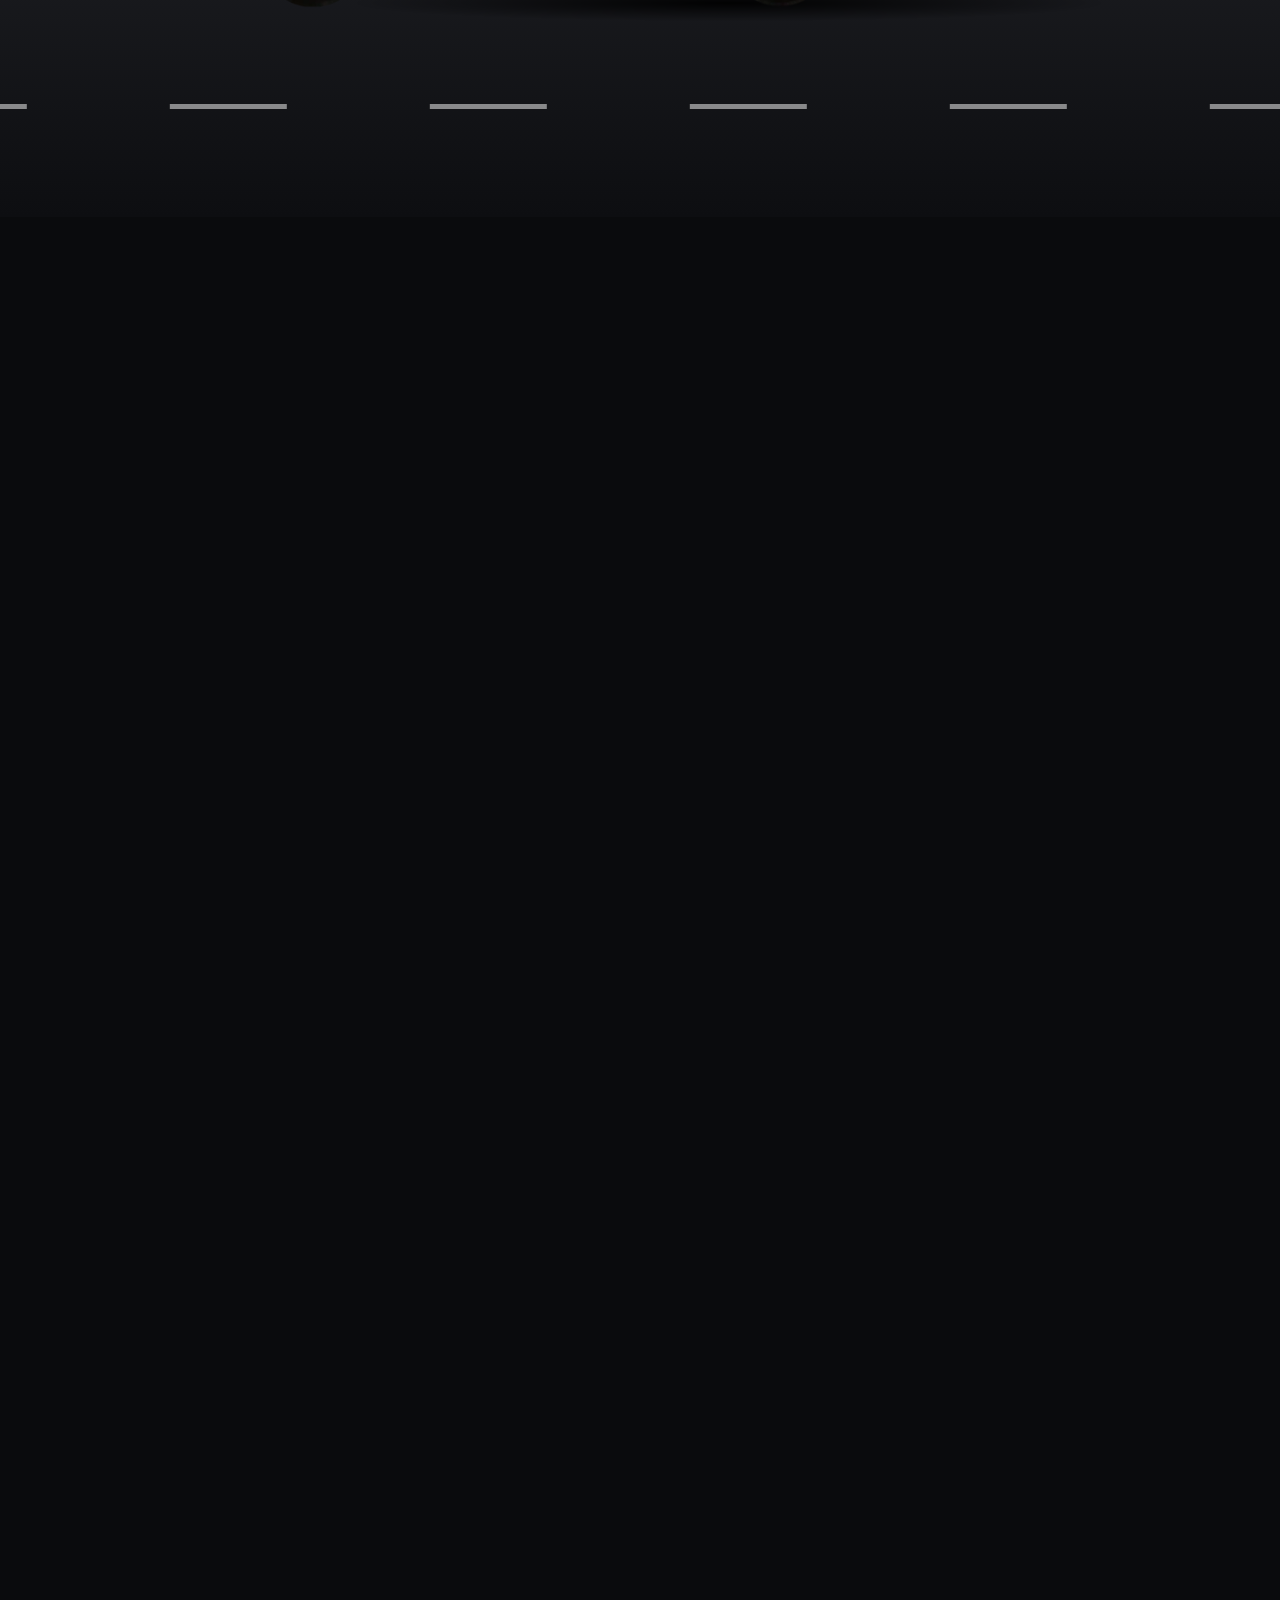
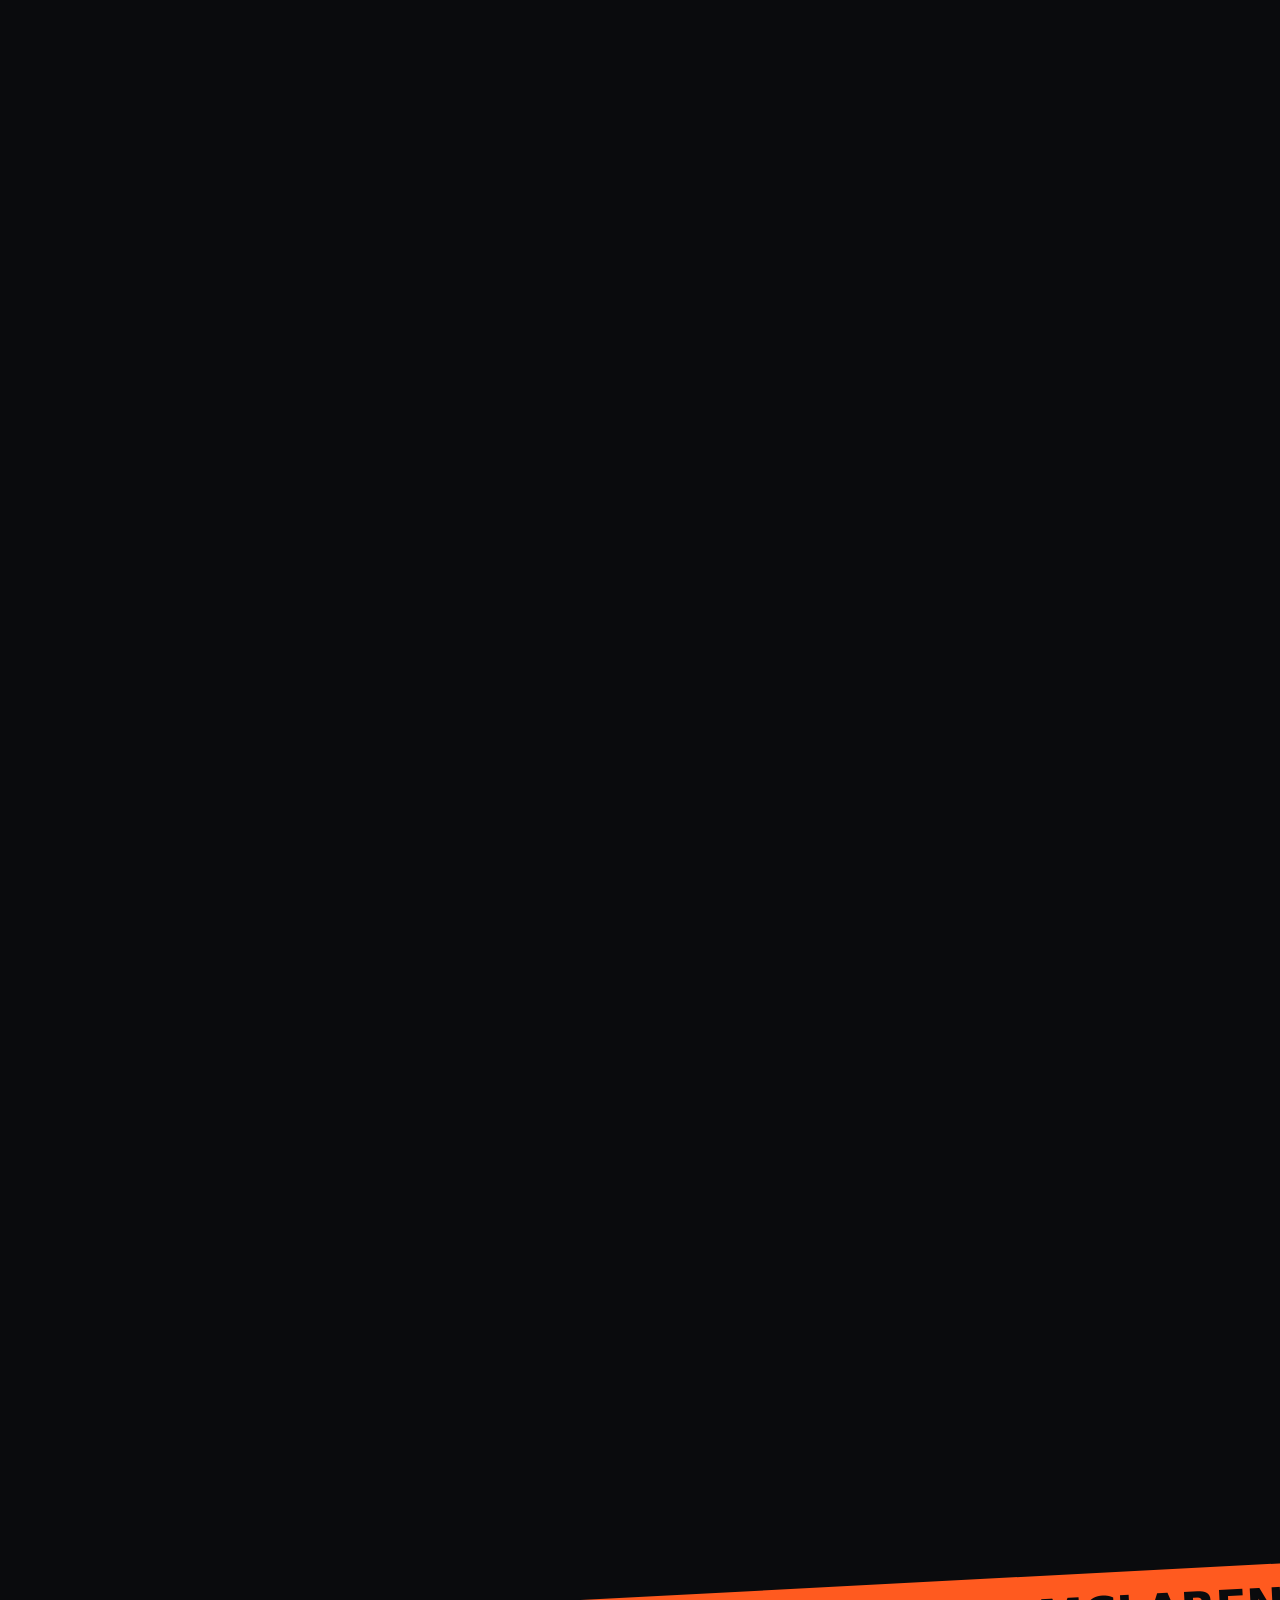
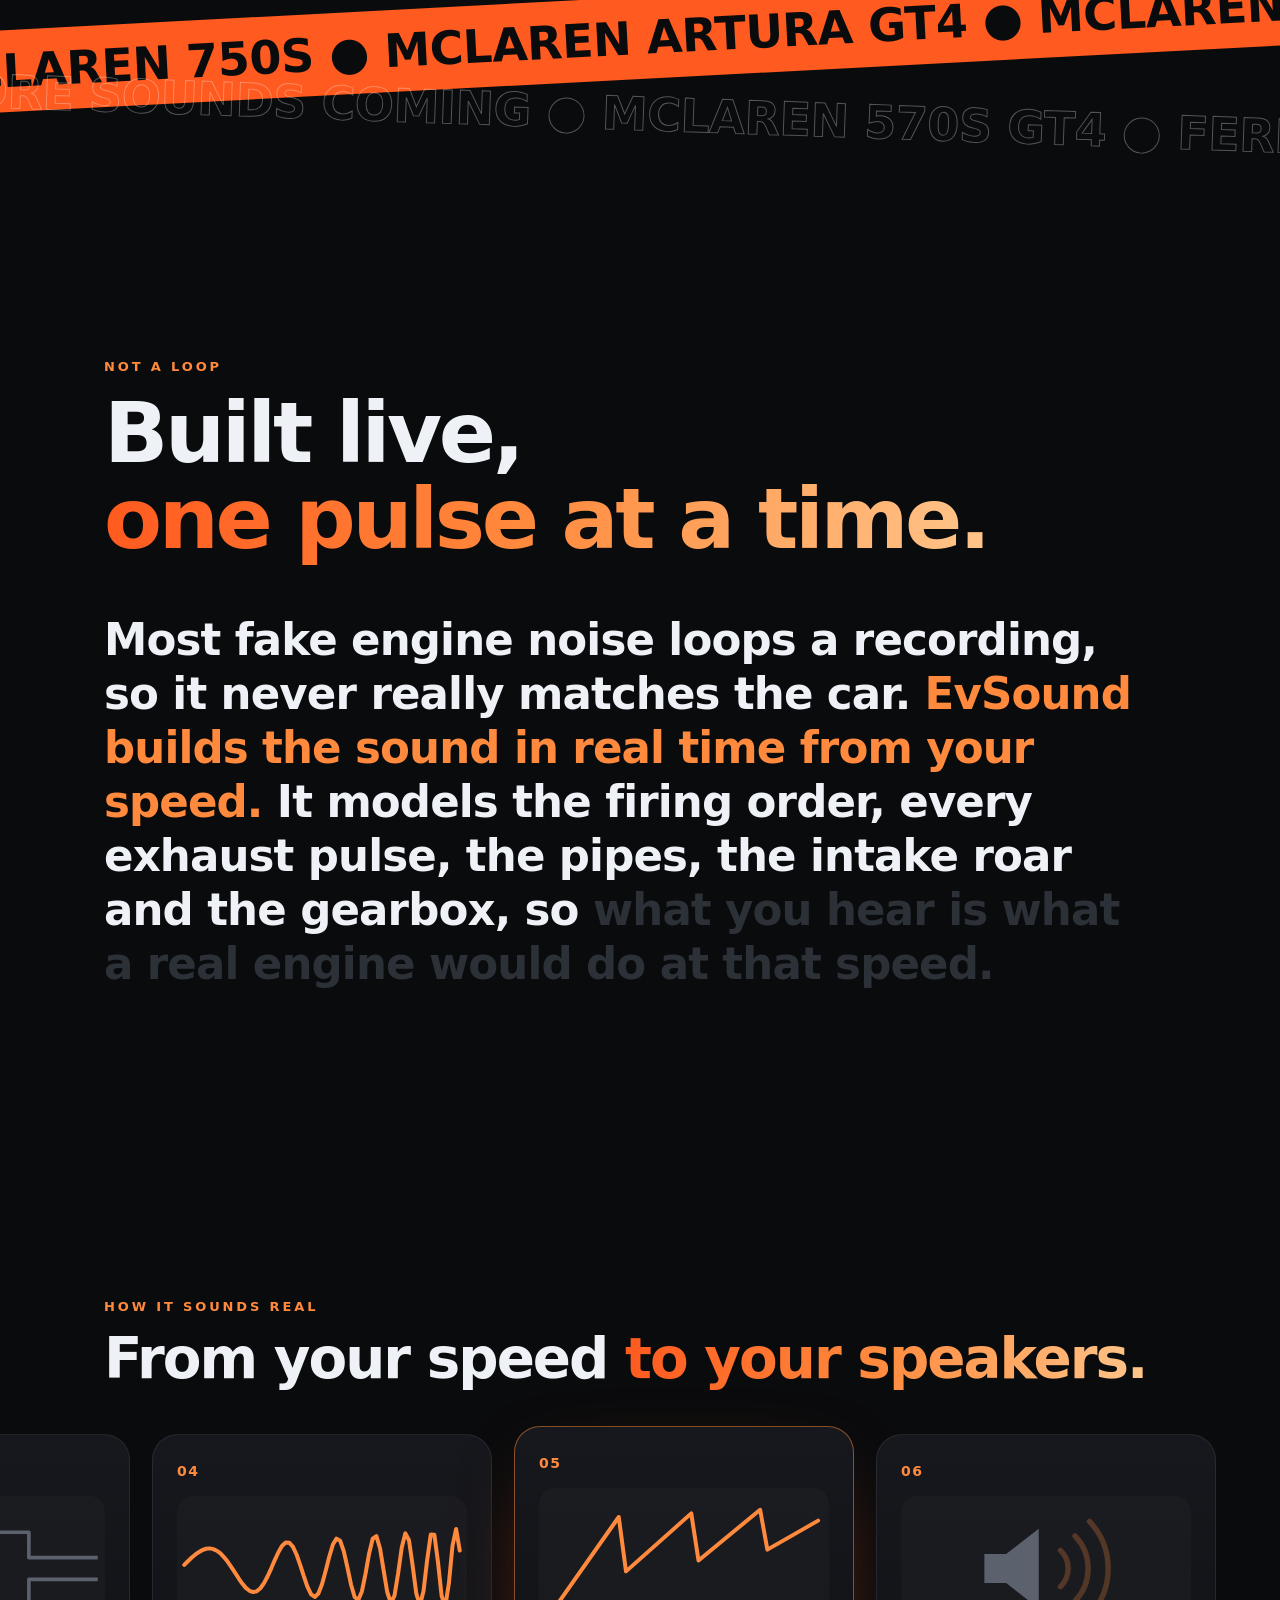
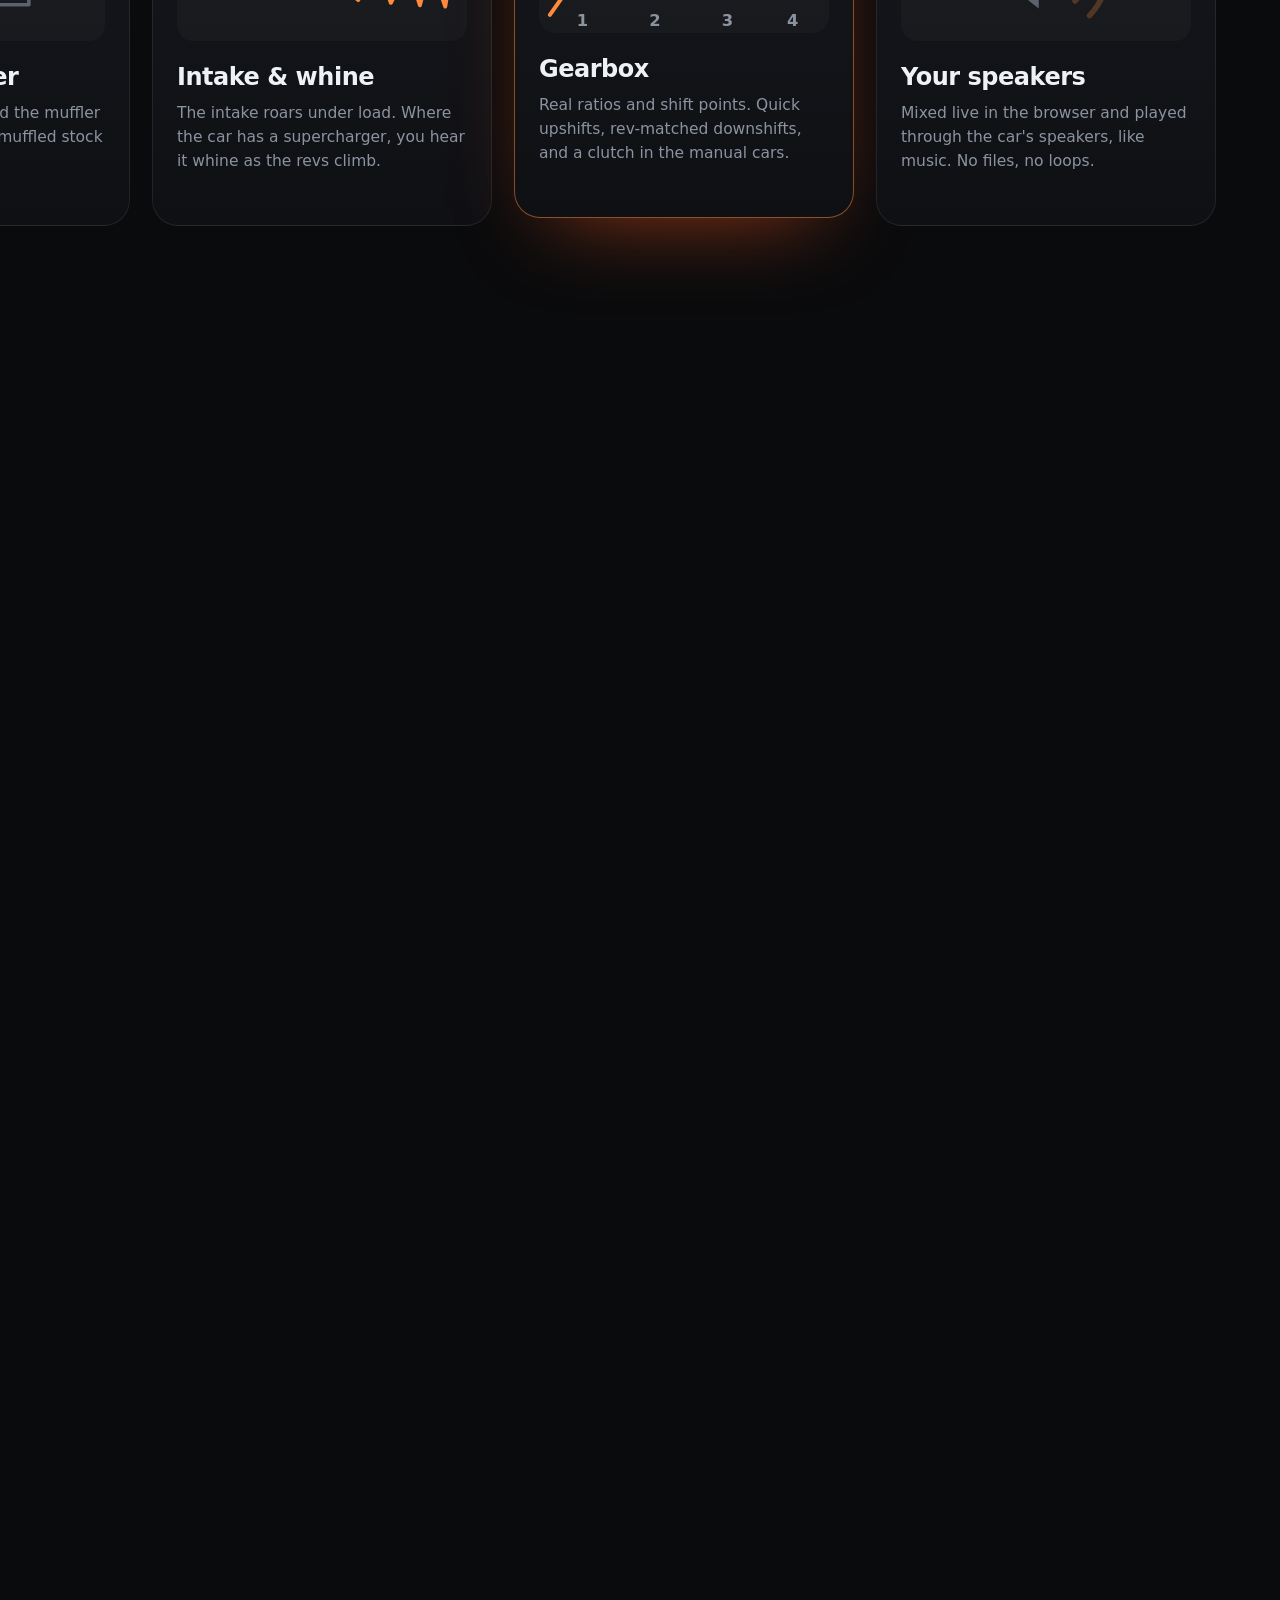
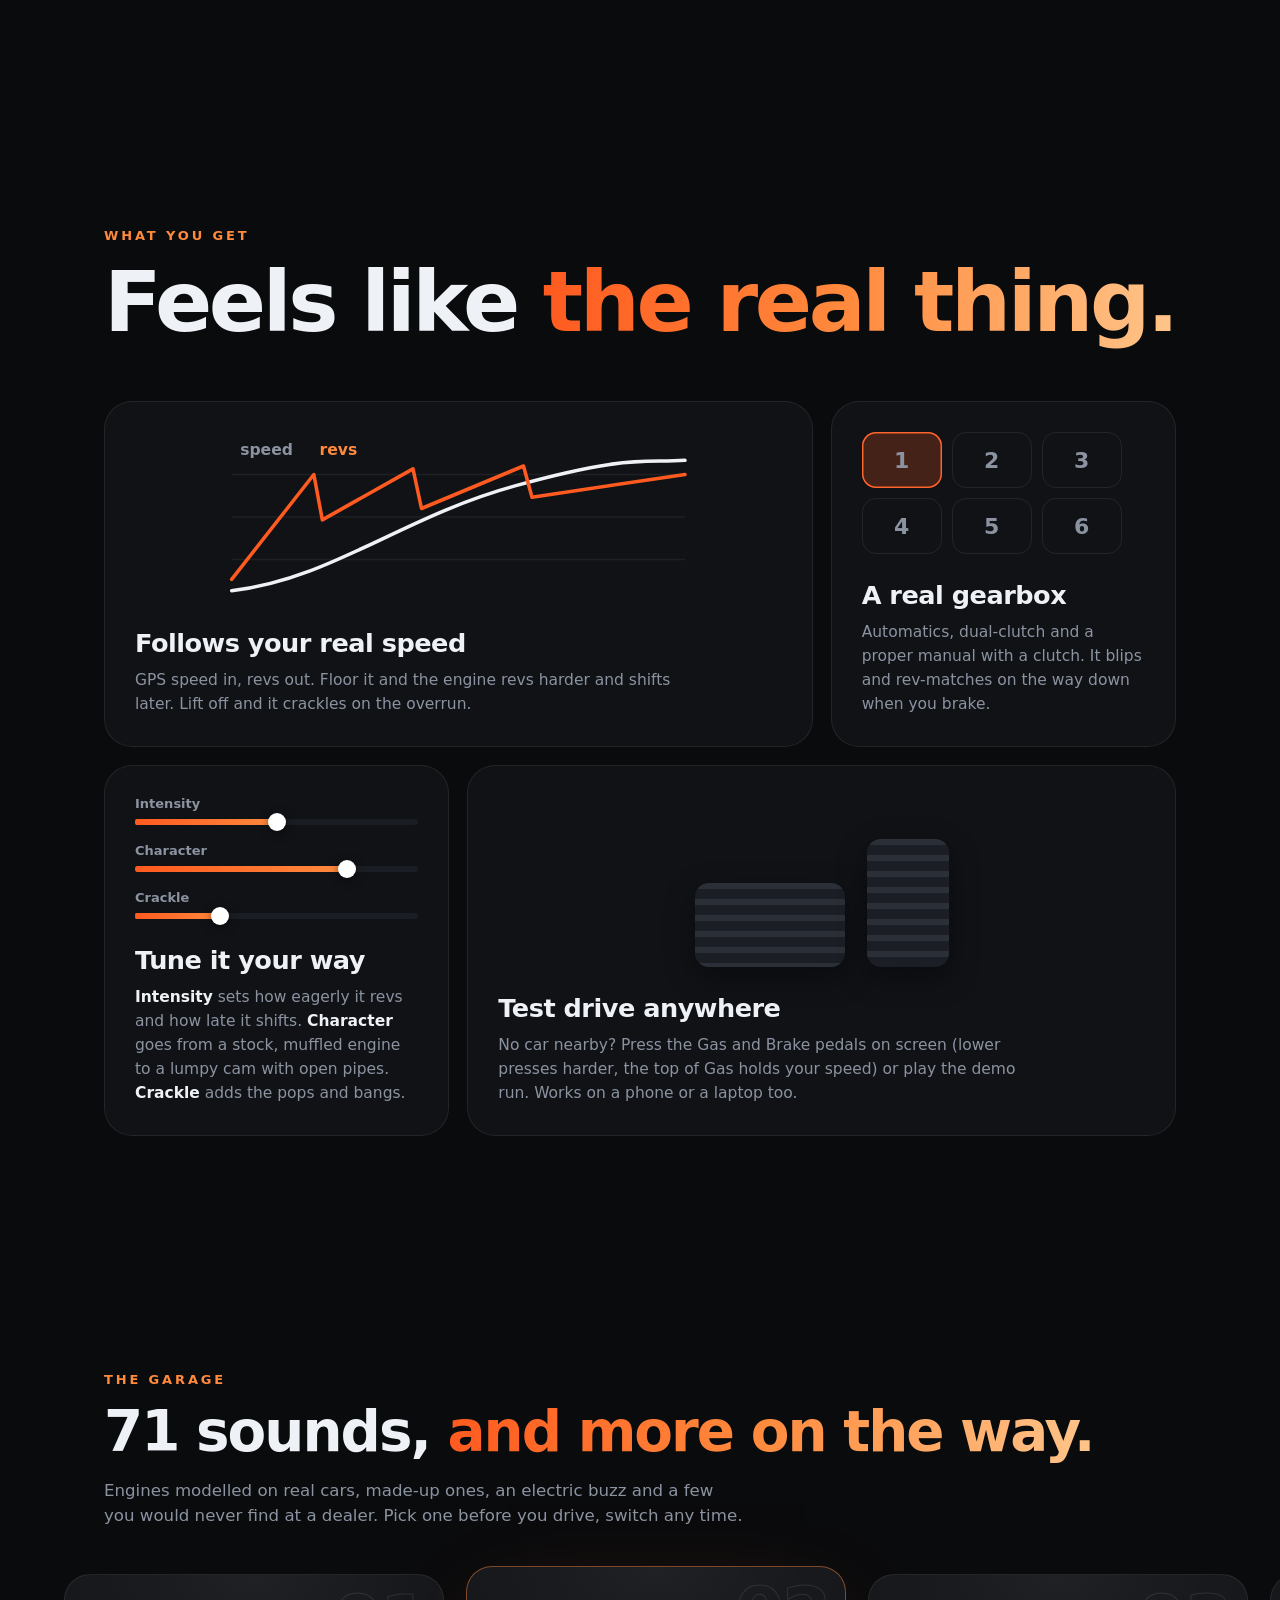
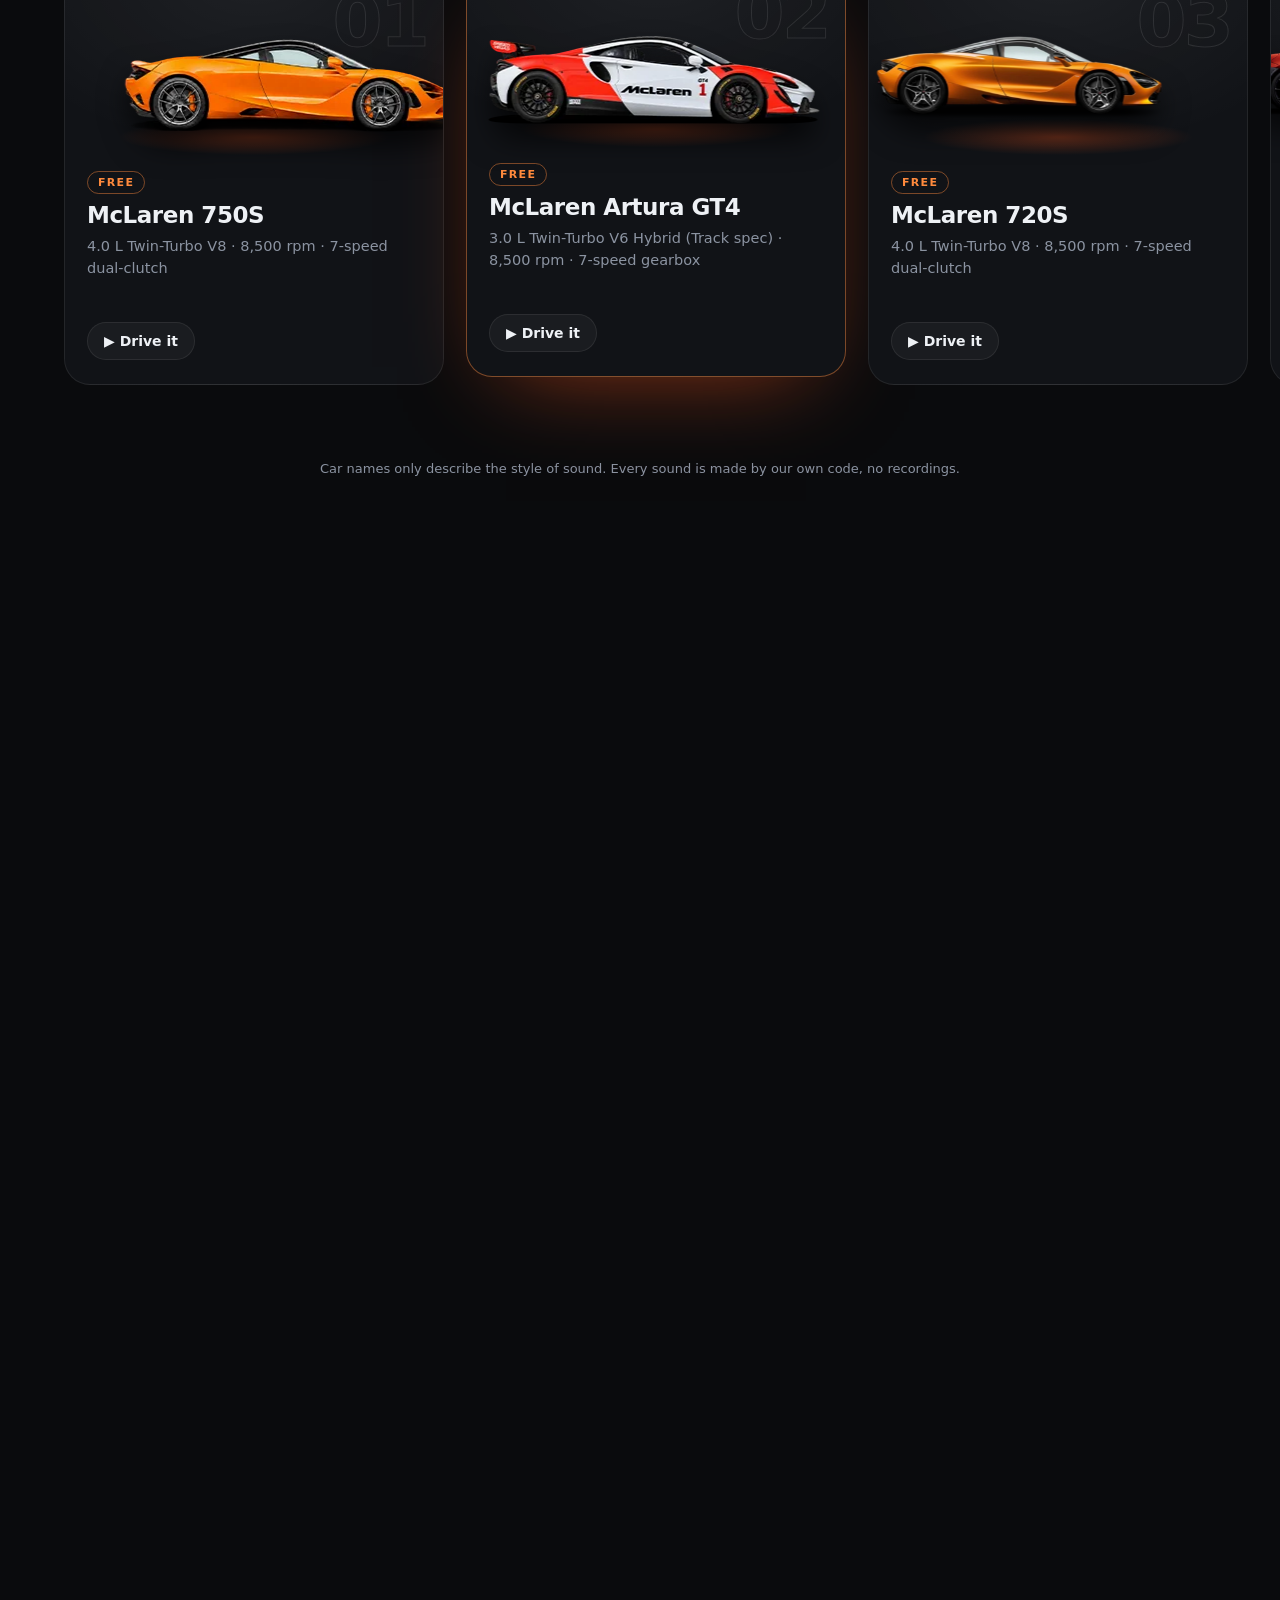
==== commit 01db696b: "fix change update information" ====
--- a/explore.html
+++ b/explore.html
@@ -242,7 +242,7 @@
             <div class="gcar-body">
               <span class="badge">Coming soon</span>
               <h3>More sounds coming</h3>
-              <p>New cars land in the garage all the time, real and made-up. Got an engine you would love to hear in your EV? Tell us at <a href="mailto:lifemock@gmail.com">lifemock@gmail.com</a>.</p>
+              <p>New cars land in the garage all the time, real and made-up. Got an engine you would love to hear in your EV? Tell us at <a href="mailto:truonglai.bmw@gmail.com">truonglai.bmw@gmail.com</a>.</p>
             </div>
           </article>
         </div>
@@ -350,7 +350,7 @@
   </div>
 
   <footer class="foot foot-made">
-    <p class="made-line"><svg class="made-mark" viewBox="0 0 32 32" aria-hidden="true"><path d="M5 22a11 11 0 1 1 22 0" fill="none" stroke="currentColor" stroke-width="3" stroke-linecap="round"></path><path d="M16 22l6-8" stroke="var(--accent)" stroke-width="3" stroke-linecap="round"></path><circle cx="16" cy="22" r="2.5" fill="var(--accent)"></circle></svg><span>EvSound is a <a href="https://lifemock.com/">Lifemock</a> production · <a href="mailto:lifemock@gmail.com">lifemock@gmail.com</a></span></p>
+    <p class="made-line"><svg class="made-mark" viewBox="0 0 32 32" aria-hidden="true"><path d="M5 22a11 11 0 1 1 22 0" fill="none" stroke="currentColor" stroke-width="3" stroke-linecap="round"></path><path d="M16 22l6-8" stroke="var(--accent)" stroke-width="3" stroke-linecap="round"></path><circle cx="16" cy="22" r="2.5" fill="var(--accent)"></circle></svg><span>EvSound is a <a href="https://lifemock.com/">Lifemock</a> production · <a href="mailto:truonglai.bmw@gmail.com">truonglai.bmw@gmail.com</a></span></p>
     <nav class="foot-links" aria-label="Legal">
       <a href="privacy.html">Privacy</a>
       <a href="terms.html">Terms &amp; disclaimer</a>
@@ -358,7 +358,7 @@
       <a href="redeem.html">Redeem subscription</a>
       <a href="#" data-cookie-settings="">Cookie settings</a>
     </nav>
-    <p class="foot-social"><a href="https://www.tiktok.com/@lifemock.com" target="_blank" rel="noopener" aria-label="Lifemock on TikTok" title="Lifemock on TikTok"><svg viewBox="0 0 24 24" aria-hidden="true"><path d="M12.525.02c1.31-.02 2.61-.01 3.91-.02.08 1.53.63 3.09 1.75 4.17 1.12 1.11 2.7 1.62 4.24 1.79v4.03c-1.44-.05-2.89-.35-4.2-.97-.57-.26-1.1-.59-1.62-.93-.01 2.92.01 5.84-.02 8.75-.08 1.4-.54 2.79-1.35 3.94-1.31 1.92-3.58 3.17-5.91 3.21-1.43.08-2.86-.31-4.08-1.03-2.02-1.19-3.44-3.37-3.65-5.71-.02-.5-.03-1-.01-1.49.18-1.9 1.12-3.72 2.58-4.96 1.66-1.44 3.98-2.13 6.15-1.72.02 1.48-.04 2.96-.04 4.44-.99-.32-2.15-.23-3.02.37-.63.41-1.11 1.04-1.36 1.75-.21.51-.15 1.07-.14 1.61.24 1.64 1.82 3.02 3.5 2.87 1.12-.01 2.19-.66 2.77-1.61.19-.33.4-.67.41-1.06.1-1.79.06-3.57.07-5.36.01-4.03-.01-8.05.02-12.07z"></path></svg></a><a href="https://www.youtube.com/channel/UCzpZk2KhhO709wMn_ZOHgIg" target="_blank" rel="noopener" aria-label="Lifemock on YouTube" title="Lifemock on YouTube"><svg viewBox="0 0 24 24" aria-hidden="true"><path d="M23.498 6.186a3.016 3.016 0 0 0-2.122-2.136C19.505 3.545 12 3.545 12 3.545s-7.505 0-9.377.505A3.017 3.017 0 0 0 .502 6.186C0 8.07 0 12 0 12s0 3.93.502 5.814a3.016 3.016 0 0 0 2.122 2.136c1.871.505 9.376.505 9.376.505s7.505 0 9.377-.505a3.015 3.015 0 0 0 2.122-2.136C24 15.93 24 12 24 12s0-3.93-.502-5.814zM9.545 15.568V8.432L15.818 12l-6.273 3.568z"></path></svg></a><a href="https://www.instagram.com/life_mock/" target="_blank" rel="noopener" aria-label="Lifemock on Instagram" title="Lifemock on Instagram"><svg viewBox="0 0 24 24" aria-hidden="true"><path d="M12 0C8.74 0 8.333.015 7.053.072 5.775.132 4.905.333 4.14.63c-.789.306-1.459.717-2.126 1.384S.935 3.35.63 4.14C.333 4.905.131 5.775.072 7.053.012 8.333 0 8.74 0 12s.015 3.667.072 4.947c.06 1.277.261 2.148.558 2.913.306.788.717 1.459 1.384 2.126.667.666 1.336 1.079 2.126 1.384.766.296 1.636.499 2.913.558C8.333 23.988 8.74 24 12 24s3.667-.015 4.947-.072c1.277-.06 2.148-.262 2.913-.558.788-.306 1.459-.718 2.126-1.384.666-.667 1.079-1.335 1.384-2.126.296-.765.499-1.636.558-2.913.06-1.28.072-1.687.072-4.947s-.015-3.667-.072-4.947c-.06-1.277-.262-2.149-.558-2.913-.306-.789-.718-1.459-1.384-2.126C21.319 1.347 20.651.935 19.86.63c-.765-.297-1.636-.499-2.913-.558C15.667.012 15.26 0 12 0zm0 2.16c3.203 0 3.585.016 4.85.071 1.17.055 1.805.249 2.227.415.562.217.96.477 1.382.896.419.42.679.819.896 1.381.164.422.36 1.057.413 2.227.057 1.266.07 1.646.07 4.85s-.015 3.585-.074 4.85c-.061 1.17-.256 1.805-.421 2.227-.224.562-.479.96-.899 1.382-.419.419-.824.679-1.38.896-.42.164-1.065.36-2.235.413-1.274.057-1.649.07-4.859.07-3.211 0-3.586-.015-4.859-.074-1.171-.061-1.816-.256-2.236-.421-.569-.224-.96-.479-1.379-.899-.421-.419-.69-.824-.9-1.38-.165-.42-.359-1.065-.42-2.235-.045-1.26-.061-1.649-.061-4.844 0-3.196.016-3.586.061-4.861.061-1.17.255-1.814.42-2.234.21-.57.479-.96.9-1.381.419-.419.81-.689 1.379-.898.42-.166 1.051-.361 2.221-.421 1.275-.045 1.65-.06 4.859-.06l.045.03zm0 3.678c-3.405 0-6.162 2.76-6.162 6.162 0 3.405 2.76 6.162 6.162 6.162 3.405 0 6.162-2.76 6.162-6.162 0-3.405-2.76-6.162-6.162-6.162zM12 16c-2.21 0-4-1.79-4-4s1.79-4 4-4 4 1.79 4 4-1.79 4-4 4zm7.846-10.405c0 .795-.646 1.44-1.44 1.44-.795 0-1.44-.646-1.44-1.44 0-.794.646-1.439 1.44-1.439.793-.001 1.44.645 1.44 1.439z"></path></svg></a></p>
+    <p class="foot-social"><a href="#" target="_blank" rel="noopener" aria-label="Lifemock on TikTok" title="Lifemock on TikTok"><svg viewBox="0 0 24 24" aria-hidden="true"><path d="M12.525.02c1.31-.02 2.61-.01 3.91-.02.08 1.53.63 3.09 1.75 4.17 1.12 1.11 2.7 1.62 4.24 1.79v4.03c-1.44-.05-2.89-.35-4.2-.97-.57-.26-1.1-.59-1.62-.93-.01 2.92.01 5.84-.02 8.75-.08 1.4-.54 2.79-1.35 3.94-1.31 1.92-3.58 3.17-5.91 3.21-1.43.08-2.86-.31-4.08-1.03-2.02-1.19-3.44-3.37-3.65-5.71-.02-.5-.03-1-.01-1.49.18-1.9 1.12-3.72 2.58-4.96 1.66-1.44 3.98-2.13 6.15-1.72.02 1.48-.04 2.96-.04 4.44-.99-.32-2.15-.23-3.02.37-.63.41-1.11 1.04-1.36 1.75-.21.51-.15 1.07-.14 1.61.24 1.64 1.82 3.02 3.5 2.87 1.12-.01 2.19-.66 2.77-1.61.19-.33.4-.67.41-1.06.1-1.79.06-3.57.07-5.36.01-4.03-.01-8.05.02-12.07z"></path></svg></a><a href="#" target="_blank" rel="noopener" aria-label="Lifemock on YouTube" title="Lifemock on YouTube"><svg viewBox="0 0 24 24" aria-hidden="true"><path d="M23.498 6.186a3.016 3.016 0 0 0-2.122-2.136C19.505 3.545 12 3.545 12 3.545s-7.505 0-9.377.505A3.017 3.017 0 0 0 .502 6.186C0 8.07 0 12 0 12s0 3.93.502 5.814a3.016 3.016 0 0 0 2.122 2.136c1.871.505 9.376.505 9.376.505s7.505 0 9.377-.505a3.015 3.015 0 0 0 2.122-2.136C24 15.93 24 12 24 12s0-3.93-.502-5.814zM9.545 15.568V8.432L15.818 12l-6.273 3.568z"></path></svg></a><a href="#" target="_blank" rel="noopener" aria-label="Lifemock on Instagram" title="Lifemock on Instagram"><svg viewBox="0 0 24 24" aria-hidden="true"><path d="M12 0C8.74 0 8.333.015 7.053.072 5.775.132 4.905.333 4.14.63c-.789.306-1.459.717-2.126 1.384S.935 3.35.63 4.14C.333 4.905.131 5.775.072 7.053.012 8.333 0 8.74 0 12s.015 3.667.072 4.947c.06 1.277.261 2.148.558 2.913.306.788.717 1.459 1.384 2.126.667.666 1.336 1.079 2.126 1.384.766.296 1.636.499 2.913.558C8.333 23.988 8.74 24 12 24s3.667-.015 4.947-.072c1.277-.06 2.148-.262 2.913-.558.788-.306 1.459-.718 2.126-1.384.666-.667 1.079-1.335 1.384-2.126.296-.765.499-1.636.558-2.913.06-1.28.072-1.687.072-4.947s-.015-3.667-.072-4.947c-.06-1.277-.262-2.149-.558-2.913-.306-.789-.718-1.459-1.384-2.126C21.319 1.347 20.651.935 19.86.63c-.765-.297-1.636-.499-2.913-.558C15.667.012 15.26 0 12 0zm0 2.16c3.203 0 3.585.016 4.85.071 1.17.055 1.805.249 2.227.415.562.217.96.477 1.382.896.419.42.679.819.896 1.381.164.422.36 1.057.413 2.227.057 1.266.07 1.646.07 4.85s-.015 3.585-.074 4.85c-.061 1.17-.256 1.805-.421 2.227-.224.562-.479.96-.899 1.382-.419.419-.824.679-1.38.896-.42.164-1.065.36-2.235.413-1.274.057-1.649.07-4.859.07-3.211 0-3.586-.015-4.859-.074-1.171-.061-1.816-.256-2.236-.421-.569-.224-.96-.479-1.379-.899-.421-.419-.69-.824-.9-1.38-.165-.42-.359-1.065-.42-2.235-.045-1.26-.061-1.649-.061-4.844 0-3.196.016-3.586.061-4.861.061-1.17.255-1.814.42-2.234.21-.57.479-.96.9-1.381.419-.419.81-.689 1.379-.898.42-.166 1.051-.361 2.221-.421 1.275-.045 1.65-.06 4.859-.06l.045.03zm0 3.678c-3.405 0-6.162 2.76-6.162 6.162 0 3.405 2.76 6.162 6.162 6.162 3.405 0 6.162-2.76 6.162-6.162 0-3.405-2.76-6.162-6.162-6.162zM12 16c-2.21 0-4-1.79-4-4s1.79-4 4-4 4 1.79 4 4-1.79 4-4 4zm7.846-10.405c0 .795-.646 1.44-1.44 1.44-.795 0-1.44-.646-1.44-1.44 0-.794.646-1.439 1.44-1.439.793-.001 1.44.645 1.44 1.439z"></path></svg></a></p>
     <p class="made-legal">Keep your attention on the road. Engine sounds can mask sirens and warnings — keep the volume sensible.
       Not affiliated with Ev or any car maker. © 2026 Lifemock.</p>
   </footer>
--- a/css/style-exp.css
+++ b/css/style-exp.css
@@ -817,7 +817,7 @@
 .foot-links { display: flex; flex-wrap: wrap; gap: 6px 18px; margin-top: 10px; }
 .foot-links a, .legal a, .faq a { color: var(--accent-2); }
 
-/* "TeslaSound is a Lifemock production", centered at the very bottom. */
+/* "EvSound is a Lifemock production", centered at the very bottom. */
 .foot-made { margin-top: 28px; padding: 28px 16px 36px; border-top: 1px solid var(--line); font-size: 14px; line-height: 1.6; text-align: center; }
 .foot-made p { margin: 0 auto 10px; max-width: 760px; }
 .foot-made a { color: var(--text); text-decoration: none; }
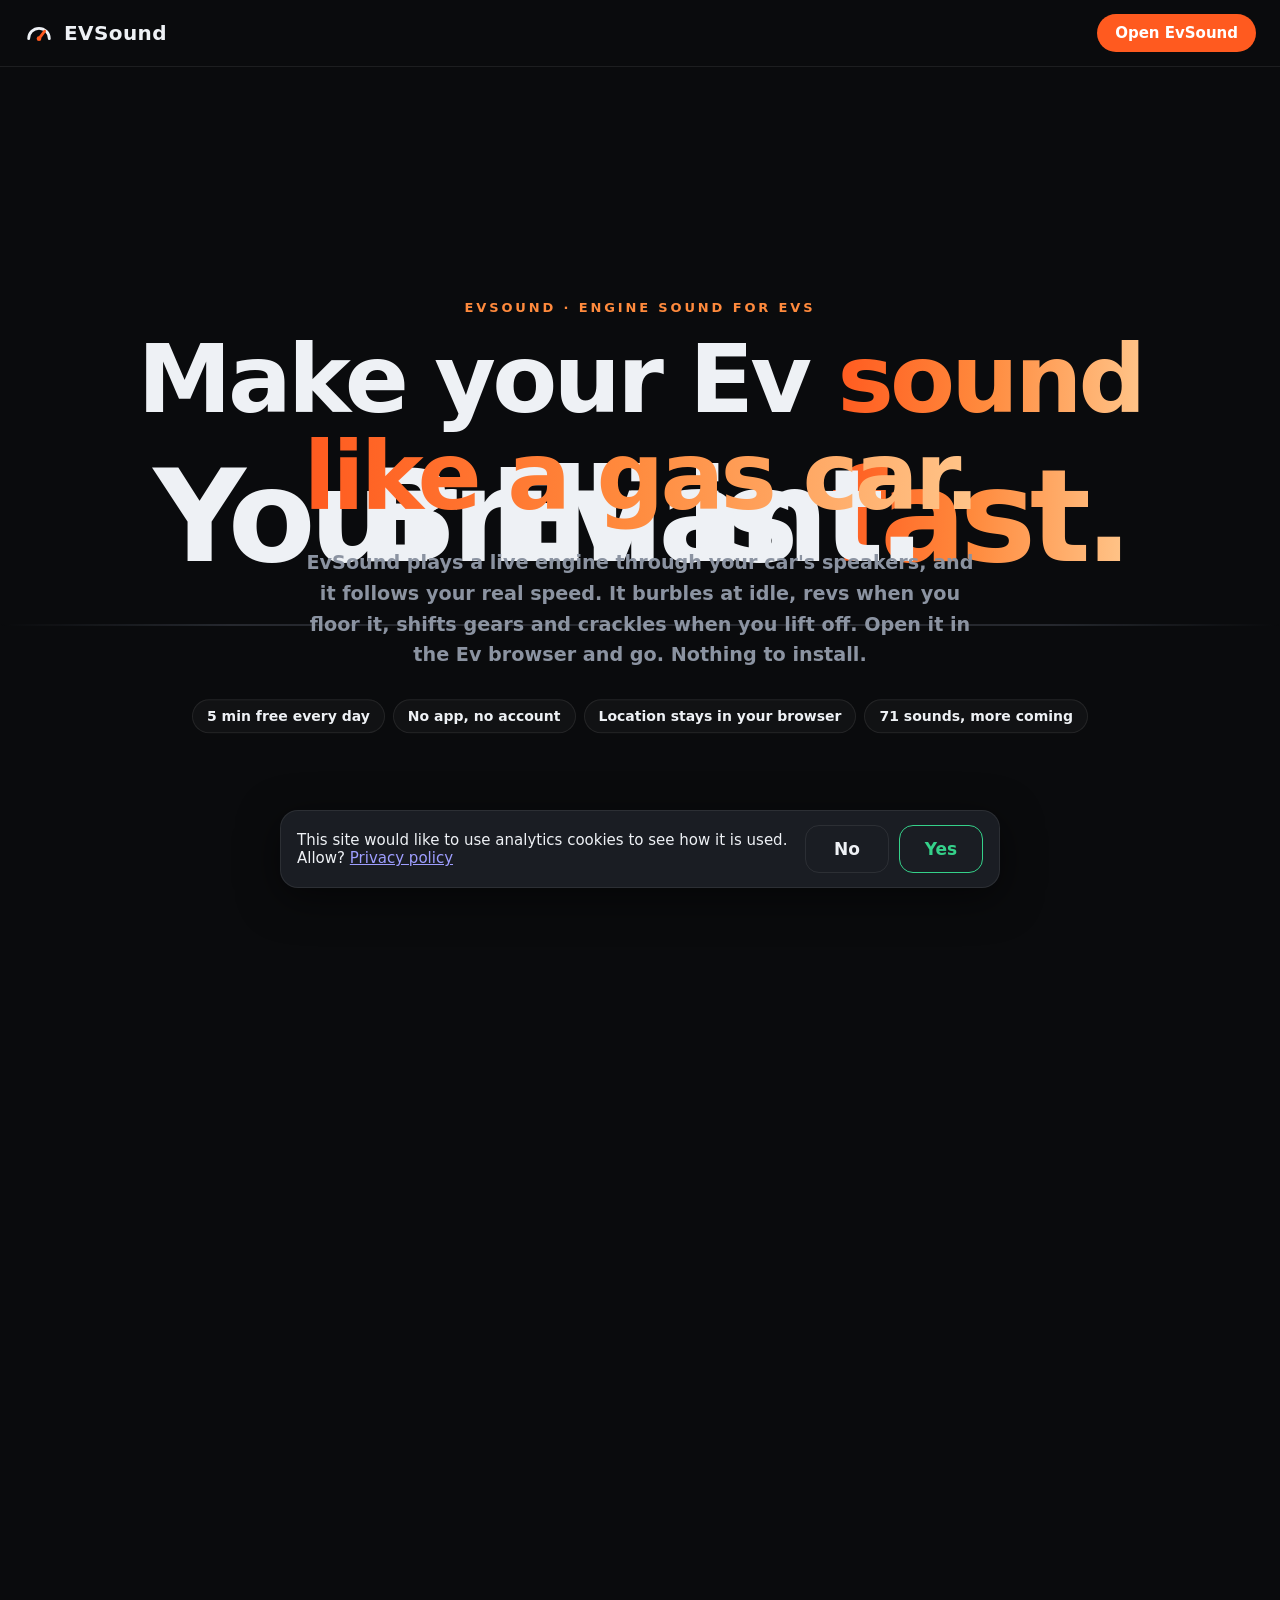
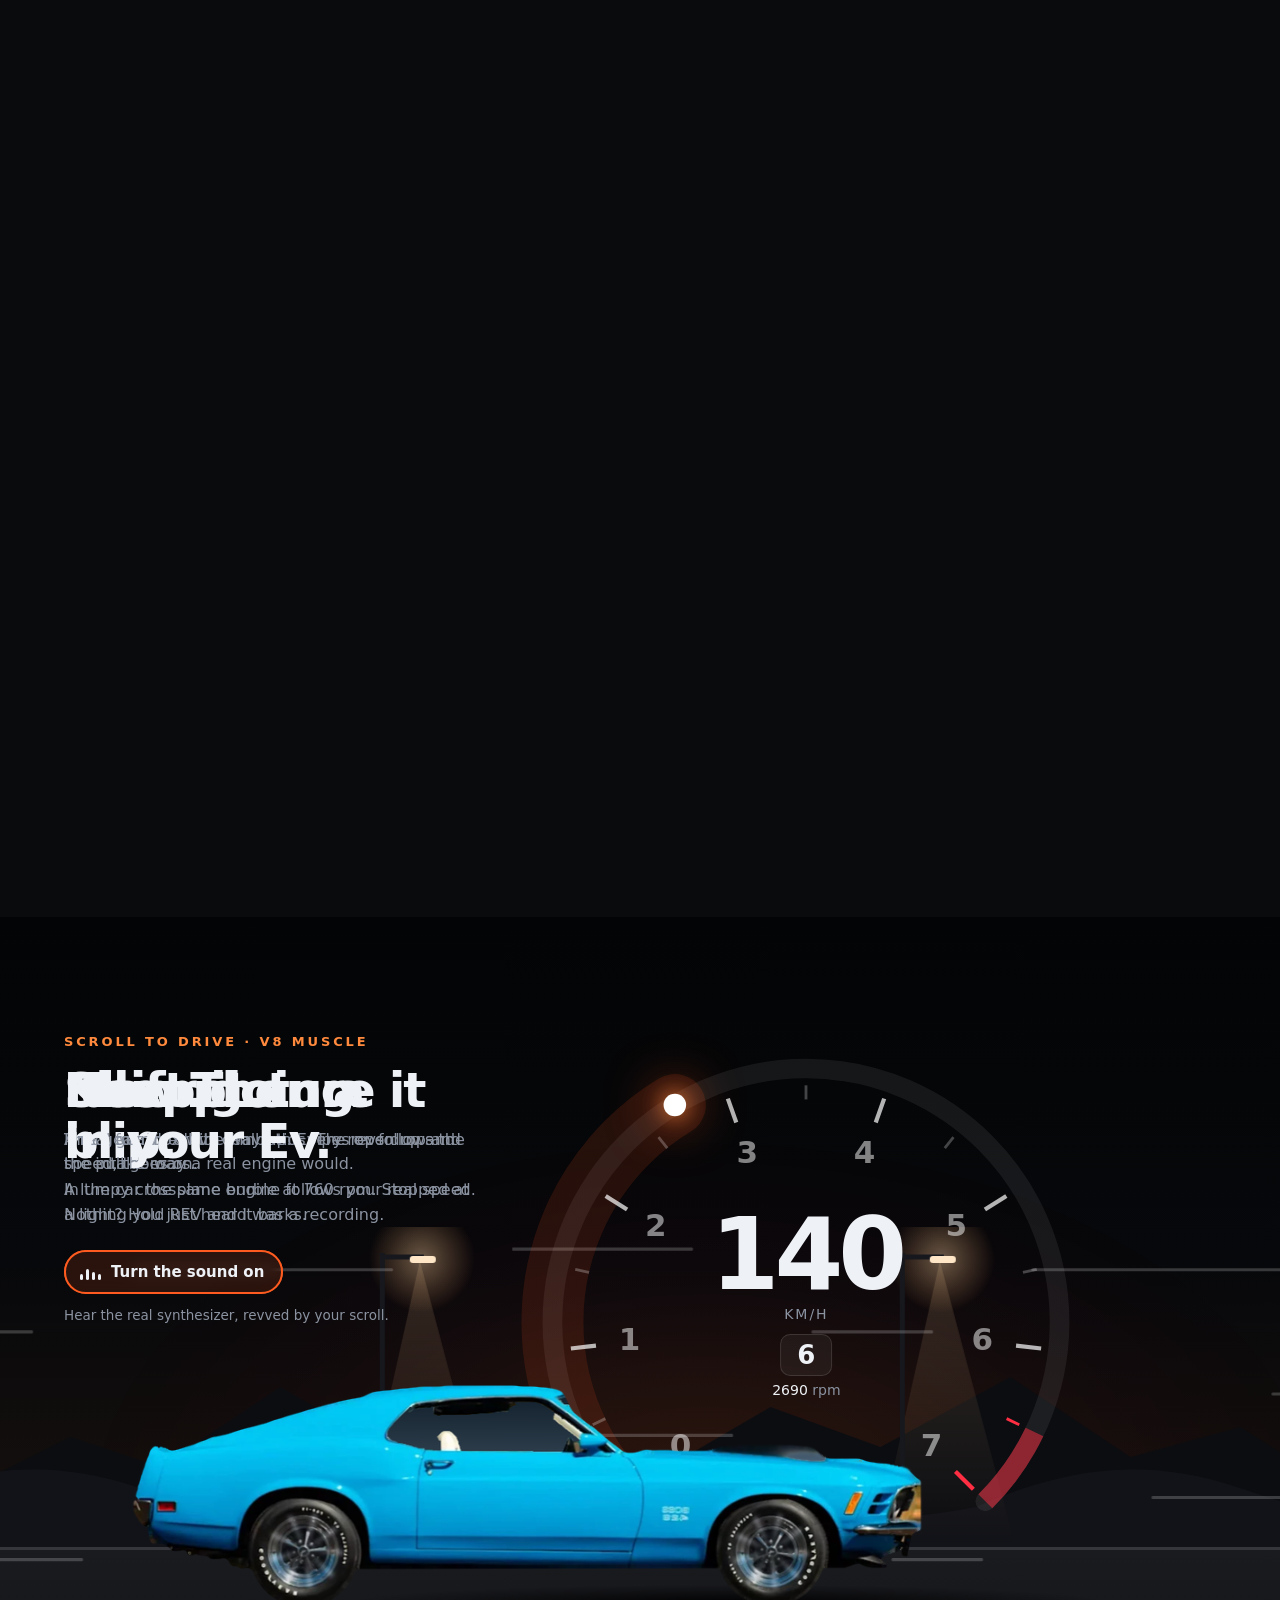
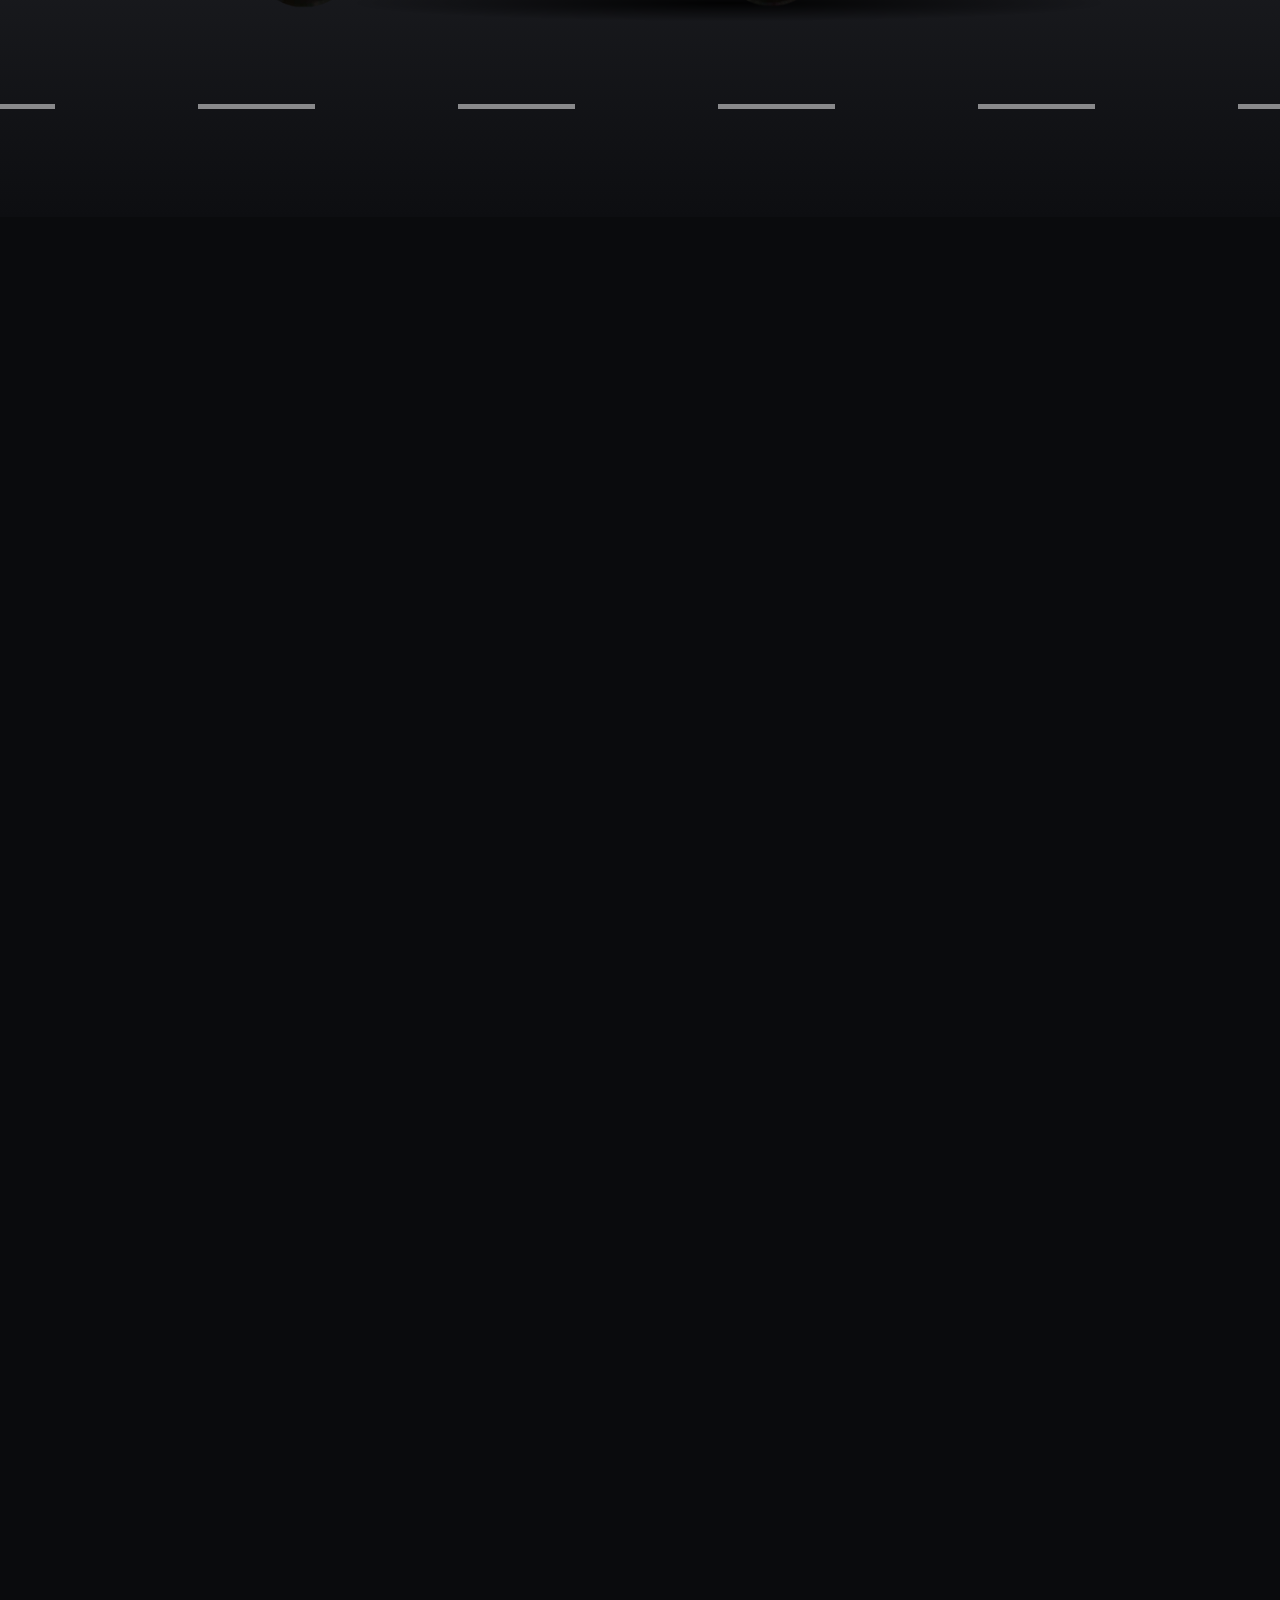
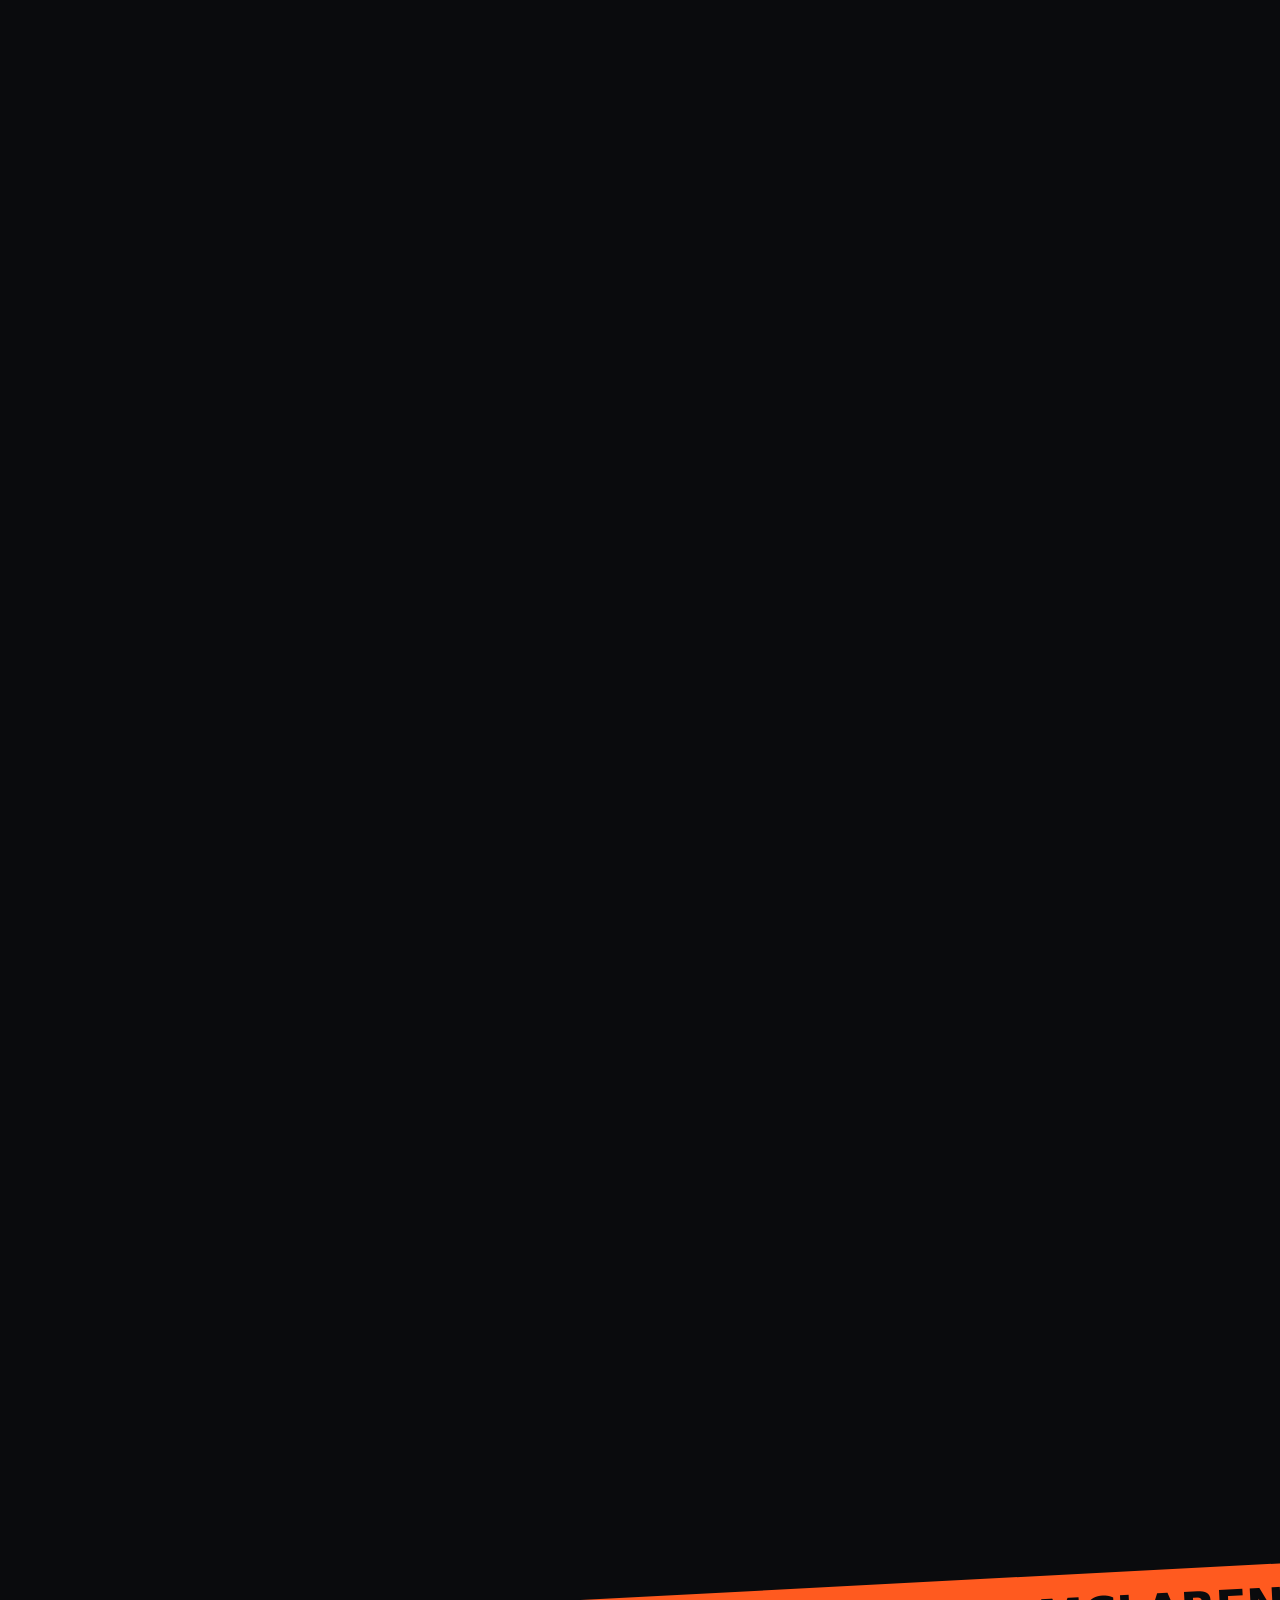
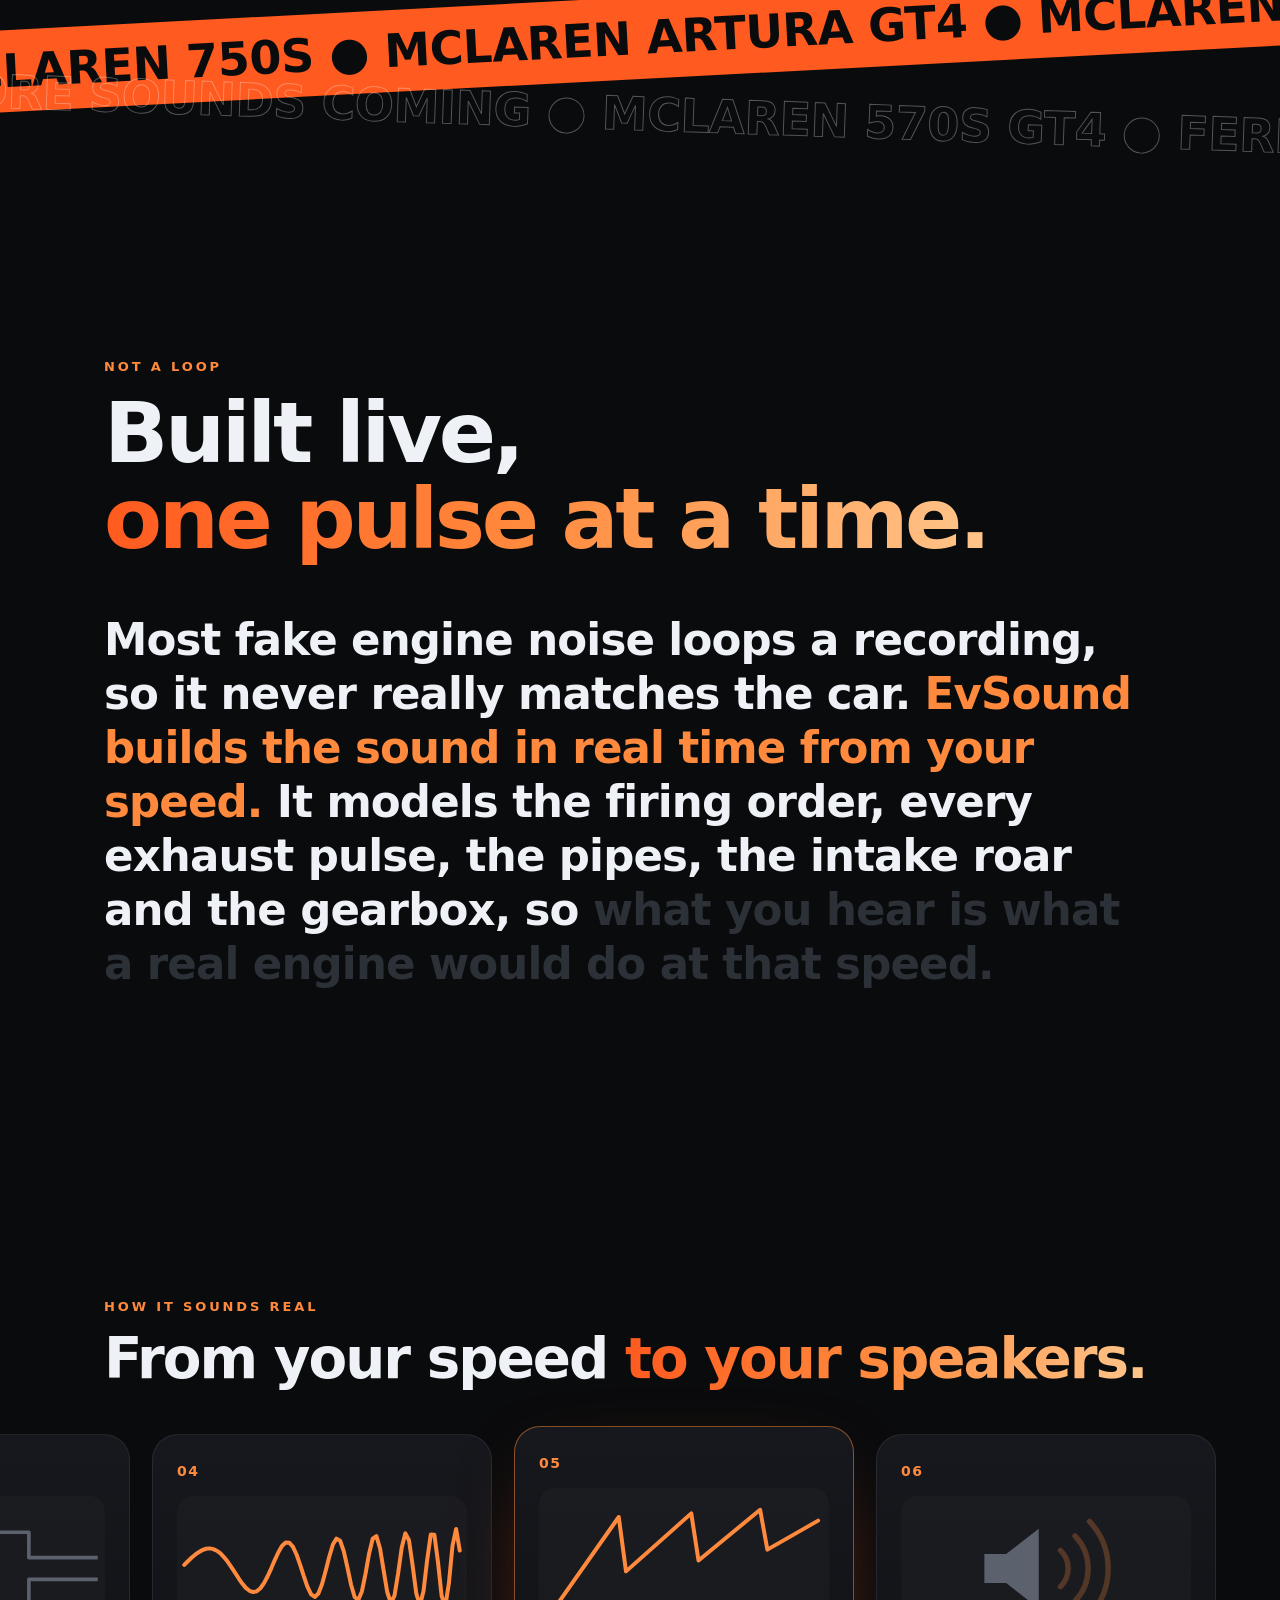
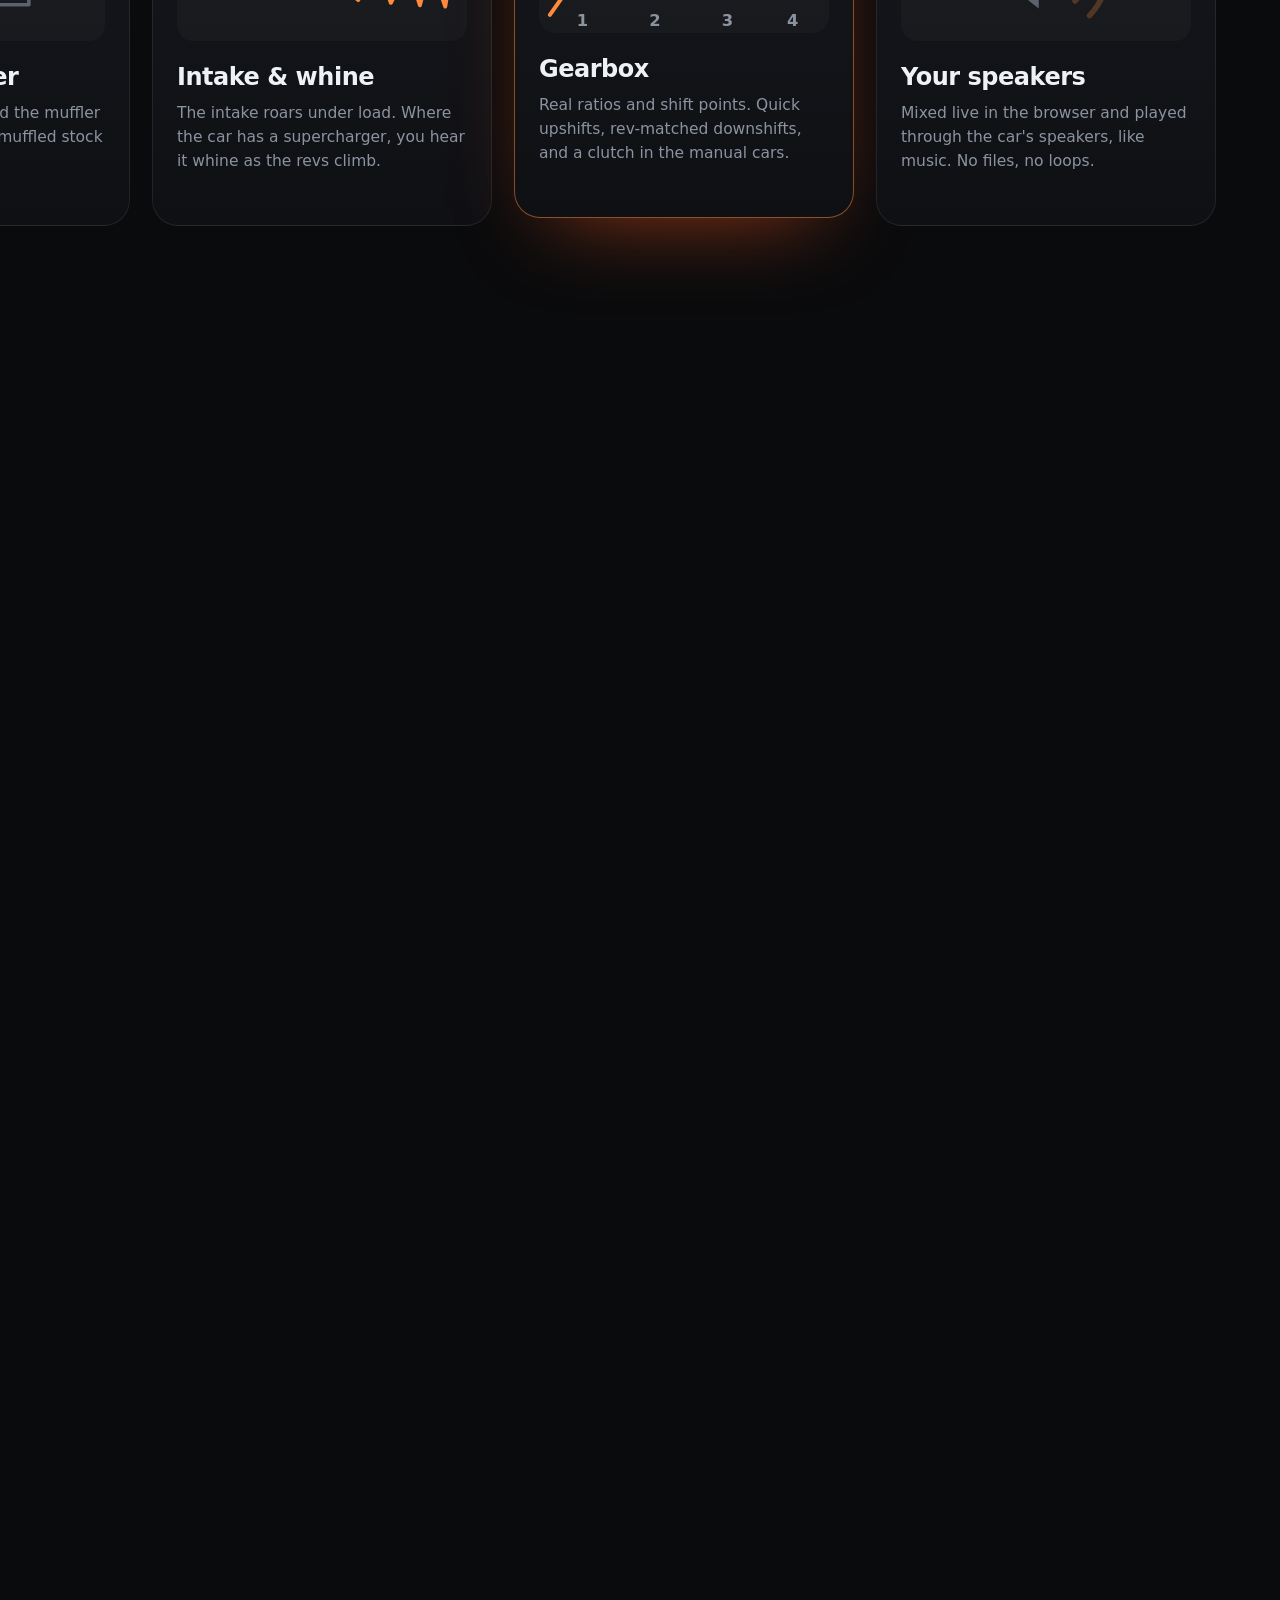
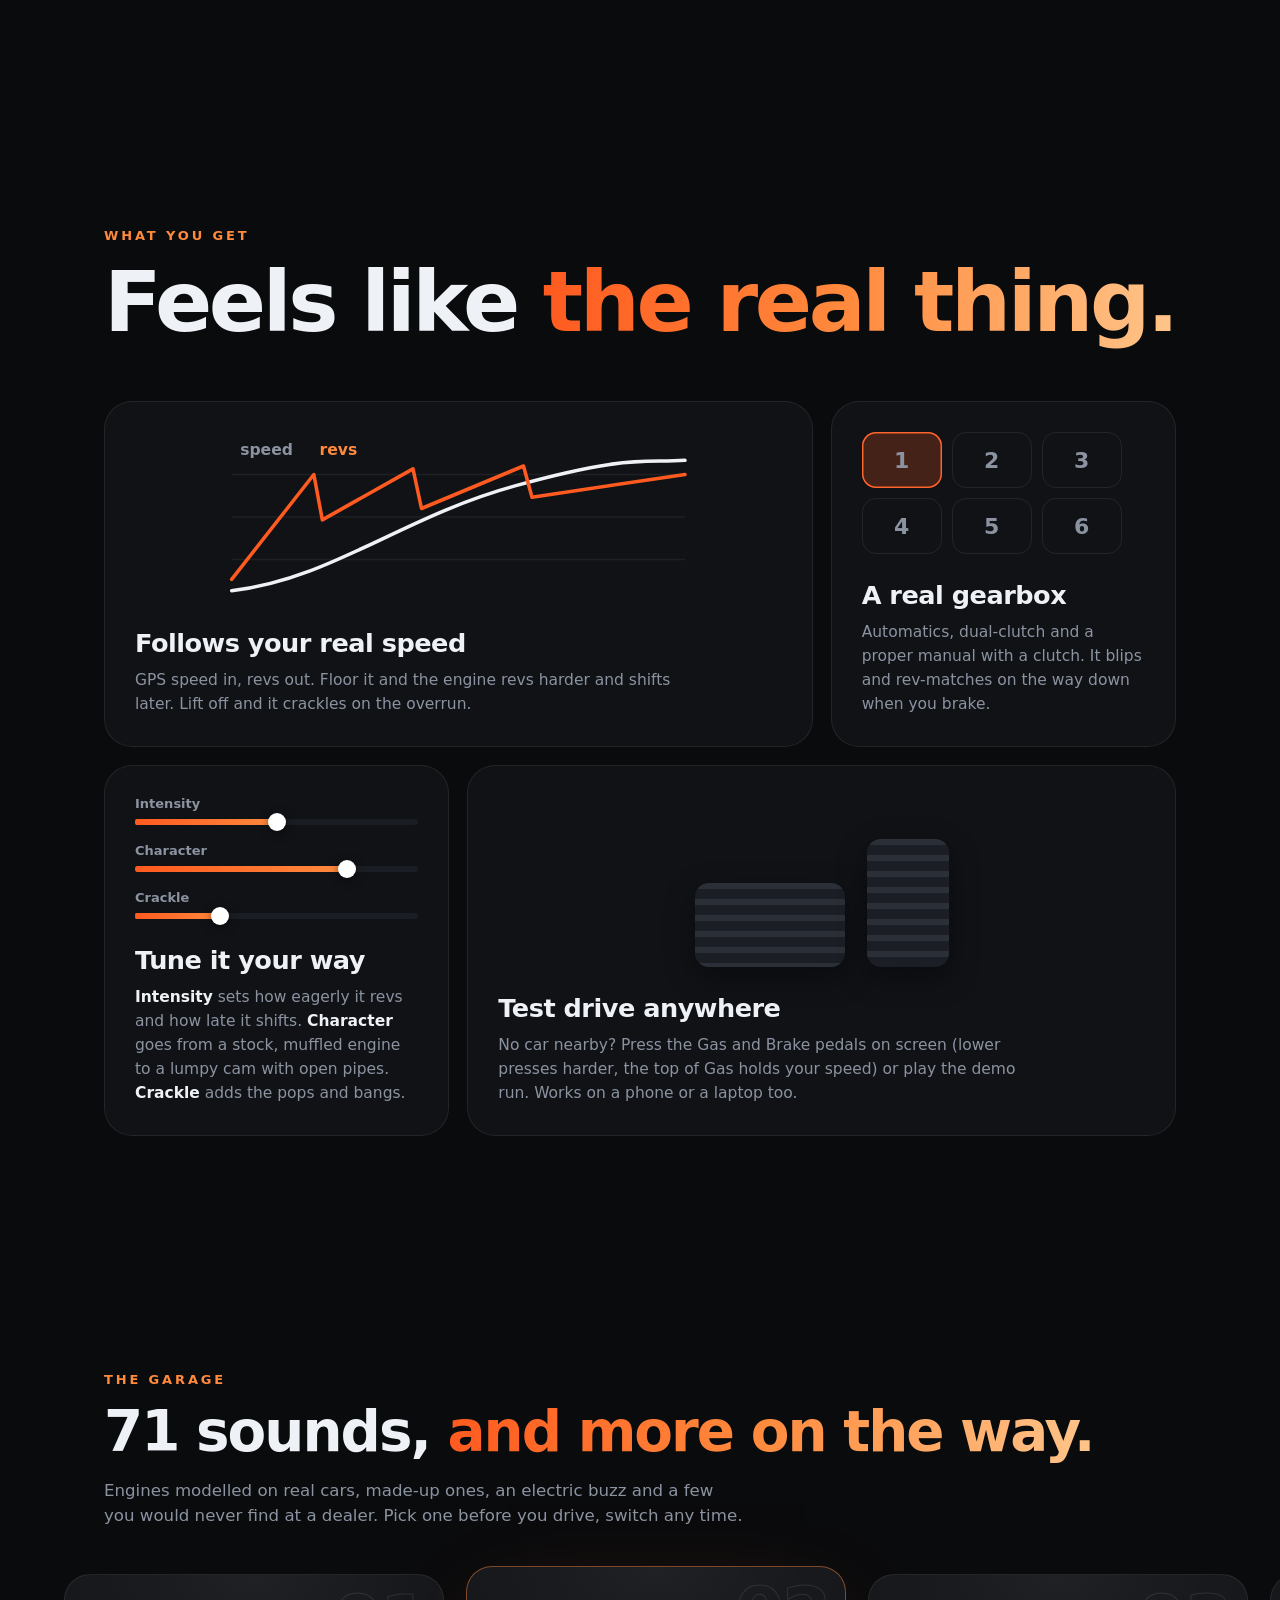
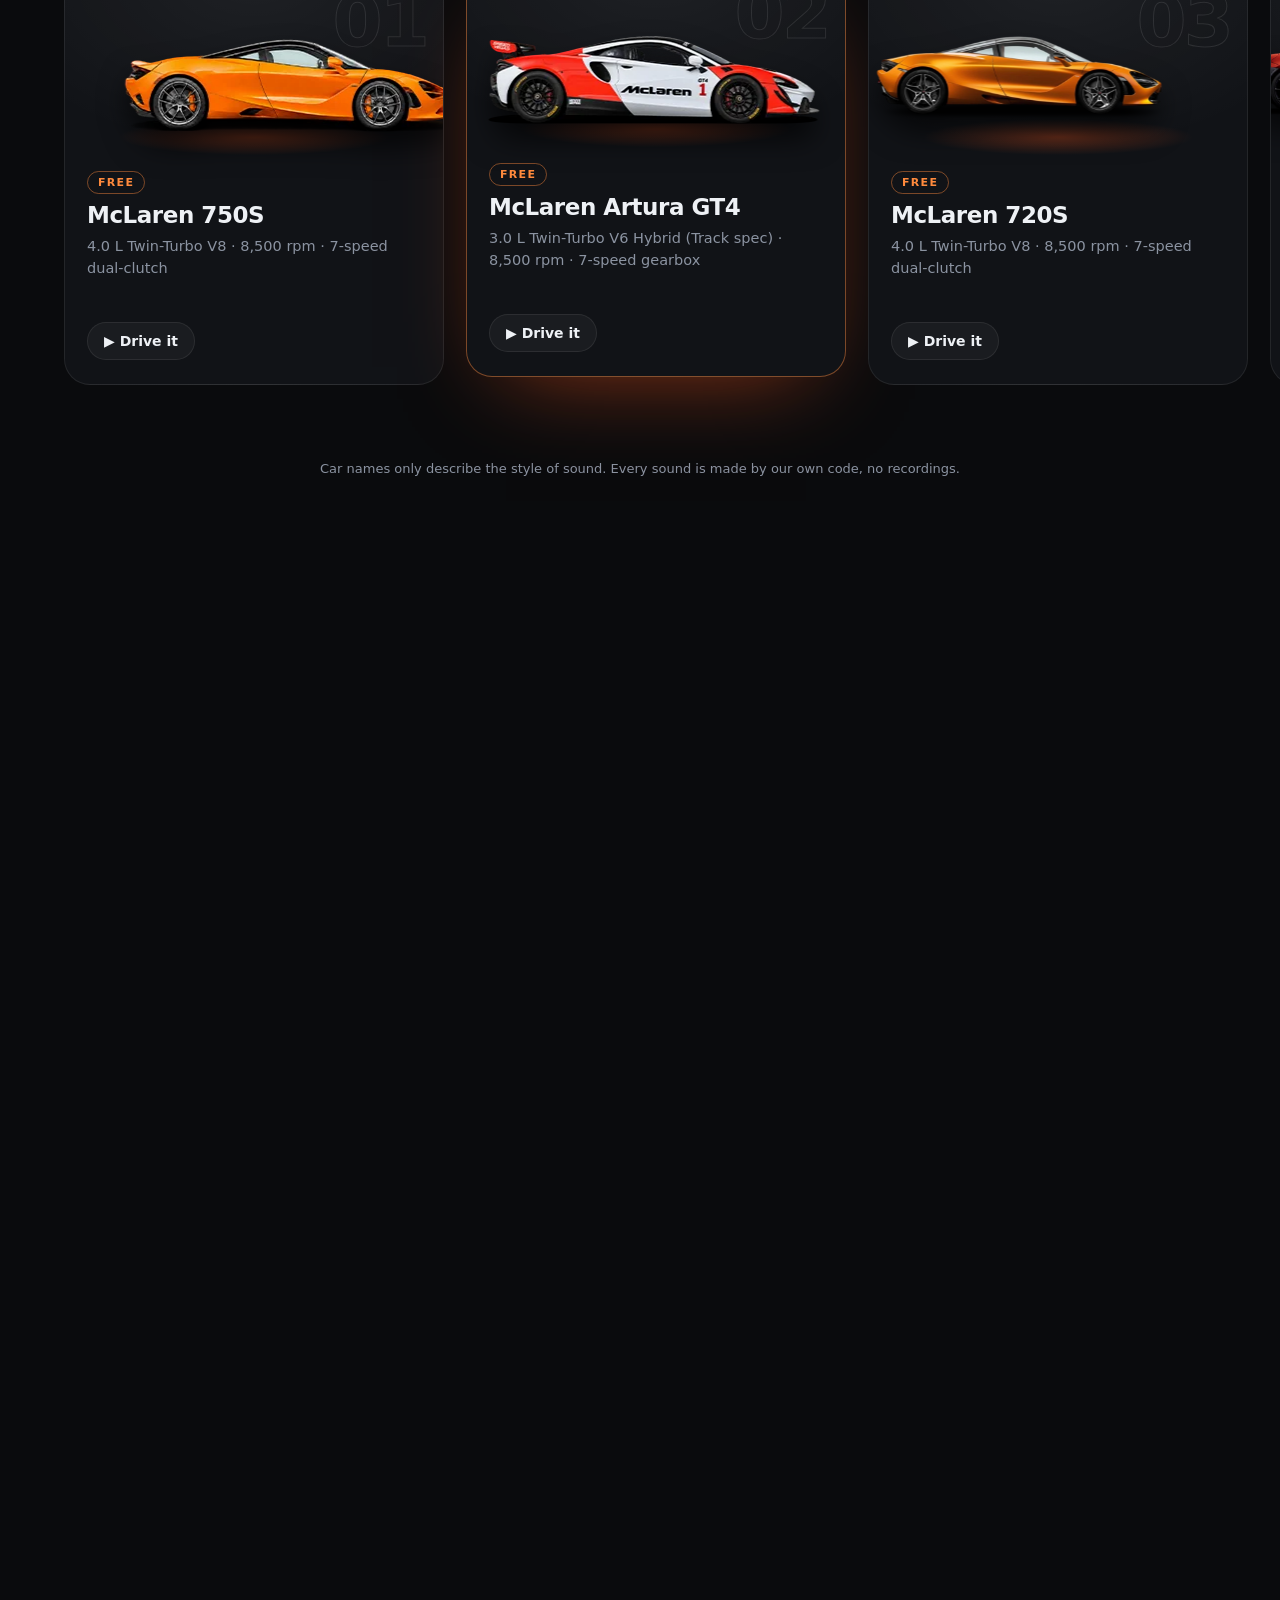
==== commit e7c1c4e2: "Update comment code" ====
--- a/explore.html
+++ b/explore.html
@@ -1,4 +1,9 @@
 <!DOCTYPE html><html lang="en"><head>
+<!--
+description: EvSound feature showcase and scroll-driven car story.
+createdDate: 2026-11-17
+maintainer: Truong Lai
+-->
   <meta charset="utf-8">
   <meta name="viewport" content="width=device-width, initial-scale=1, viewport-fit=cover">
   <meta name="theme-color" content="#0a0b0d">
--- a/css/style-exp.css
+++ b/css/style-exp.css
@@ -1,3 +1,8 @@
+/*
+ * description: Experimental styles for the EvSound simulator interface.
+ * createdDate: 2026-11-17
+ * maintainer: Truong Lai
+ */
 :root {
   --bg: #0a0b0d;
   --panel: #131519;
--- a/css/story-exp.css
+++ b/css/story-exp.css
@@ -1,3 +1,8 @@
+/*
+ * description: Experimental styles for the scroll-driven EvSound story.
+ * createdDate: 2026-11-17
+ * maintainer: Truong Lai
+ */
 /*
  * story.css — the scroll-driven story page (explore.html, js/story.js).
  *
